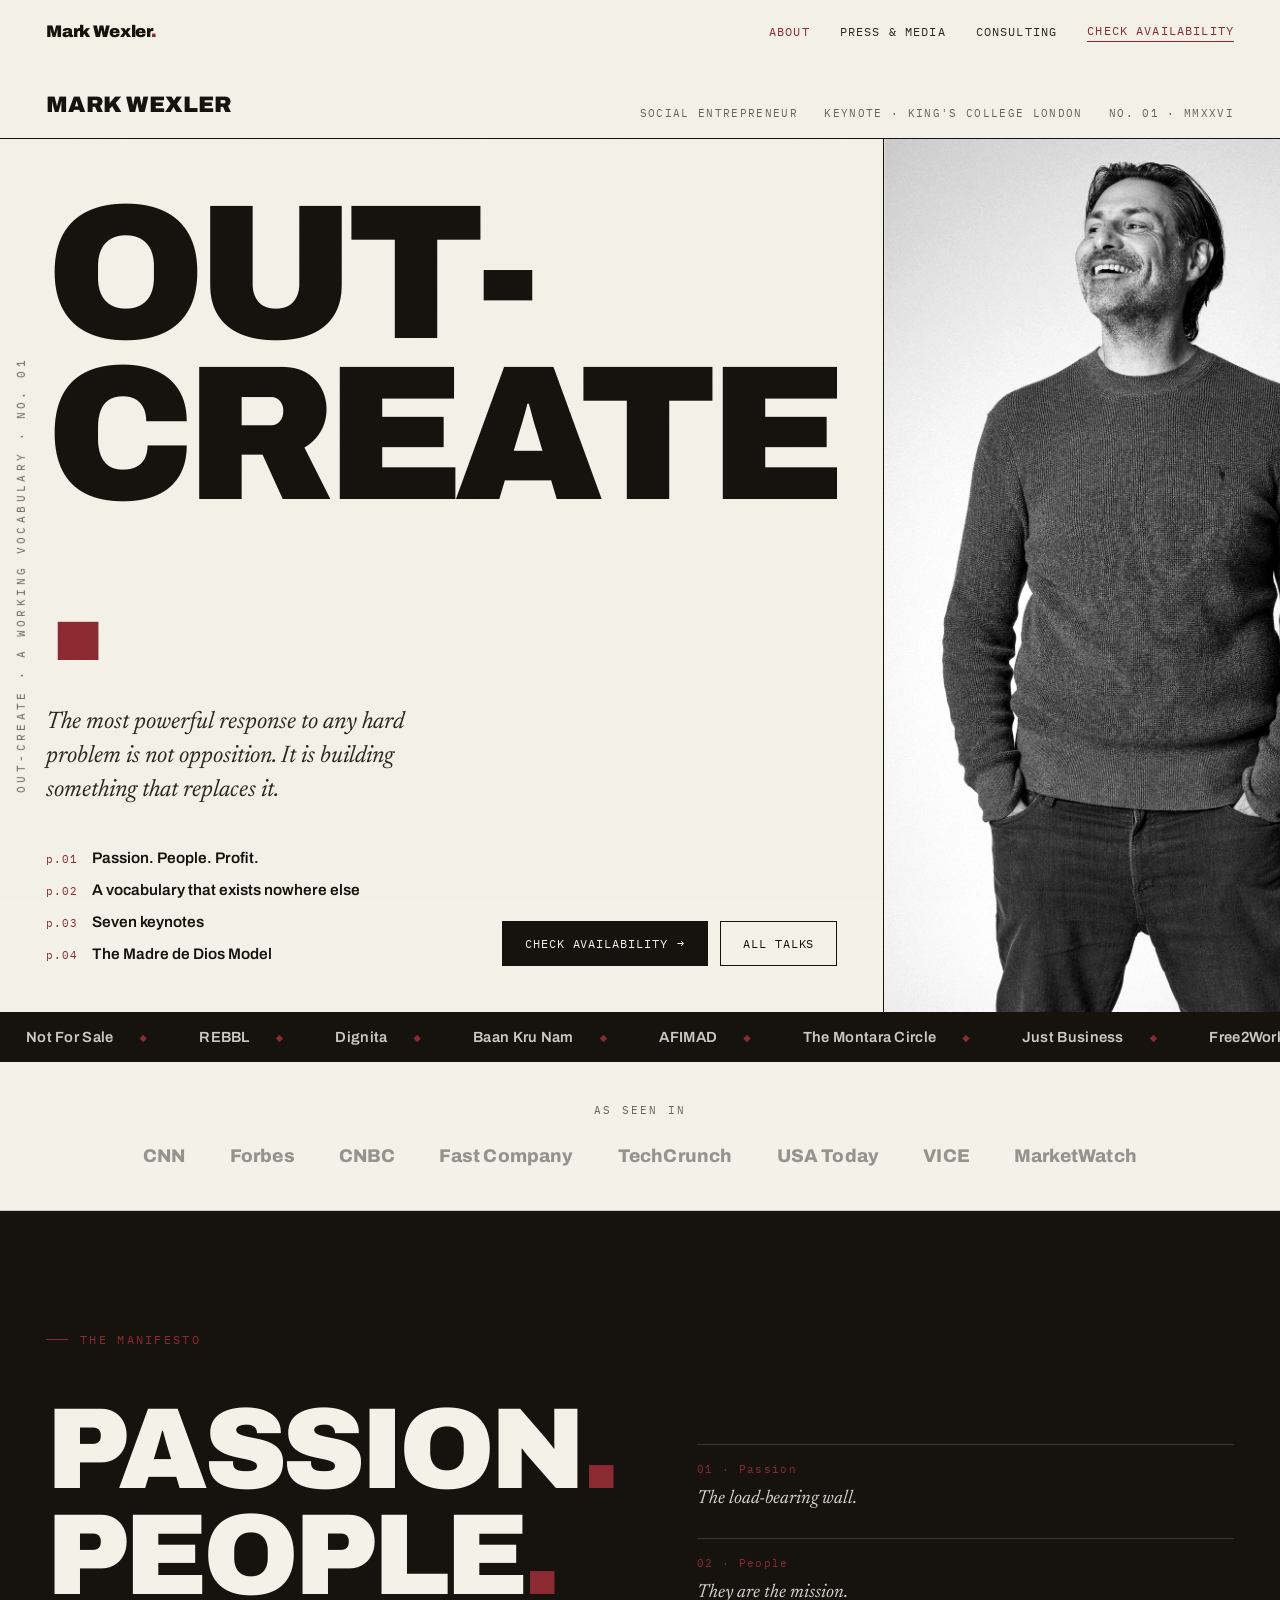
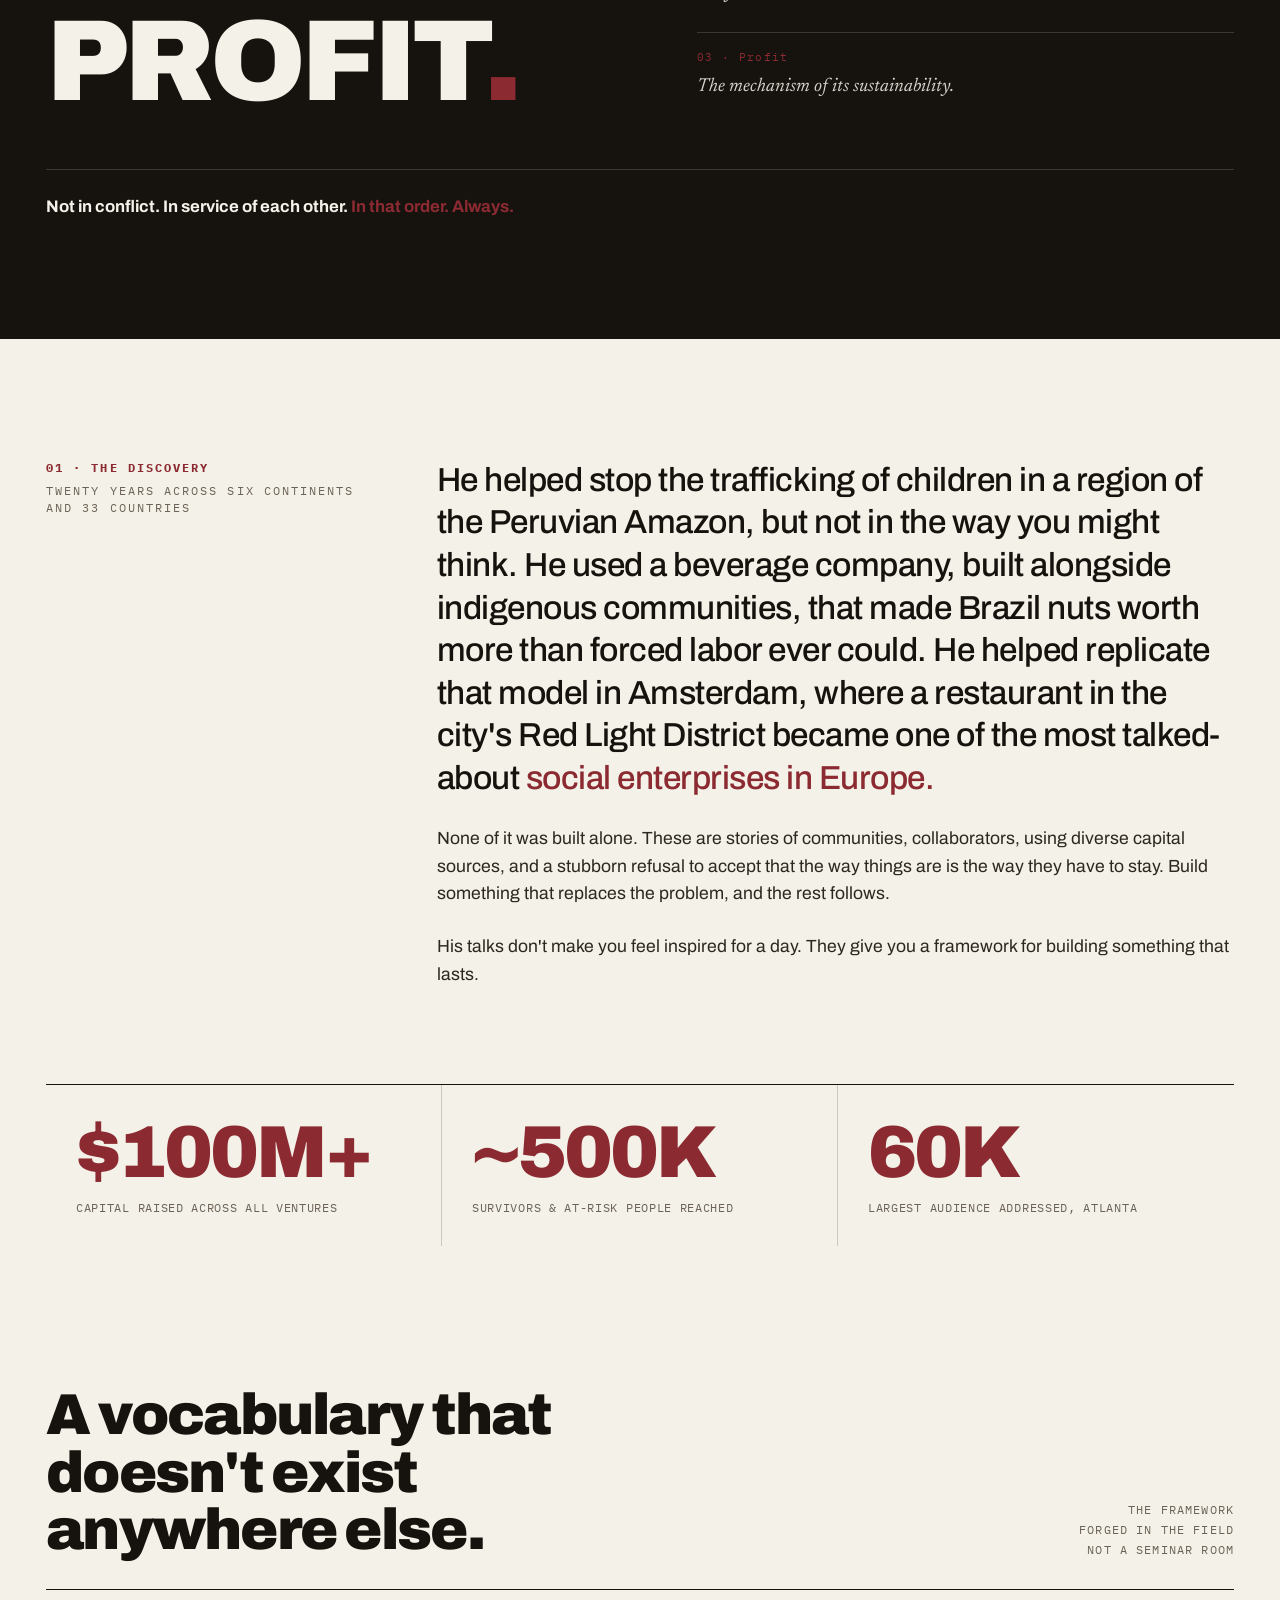
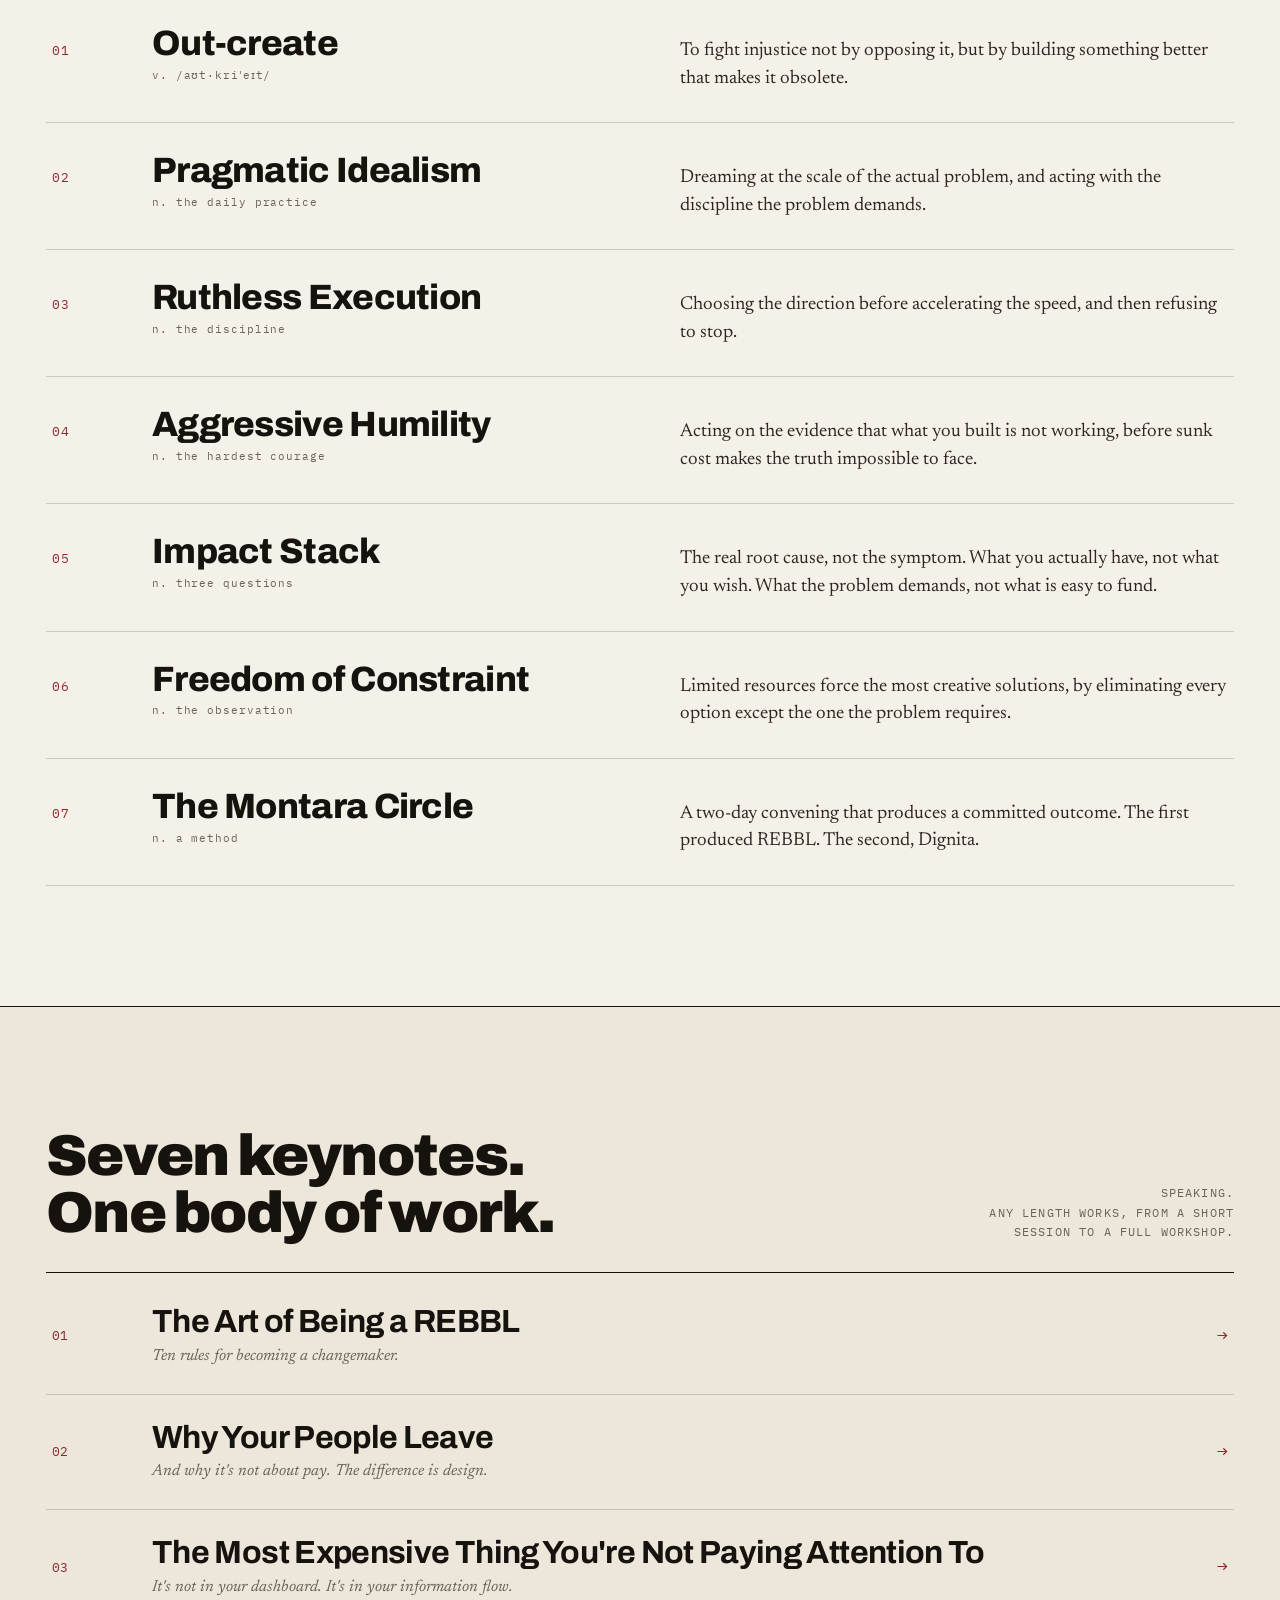
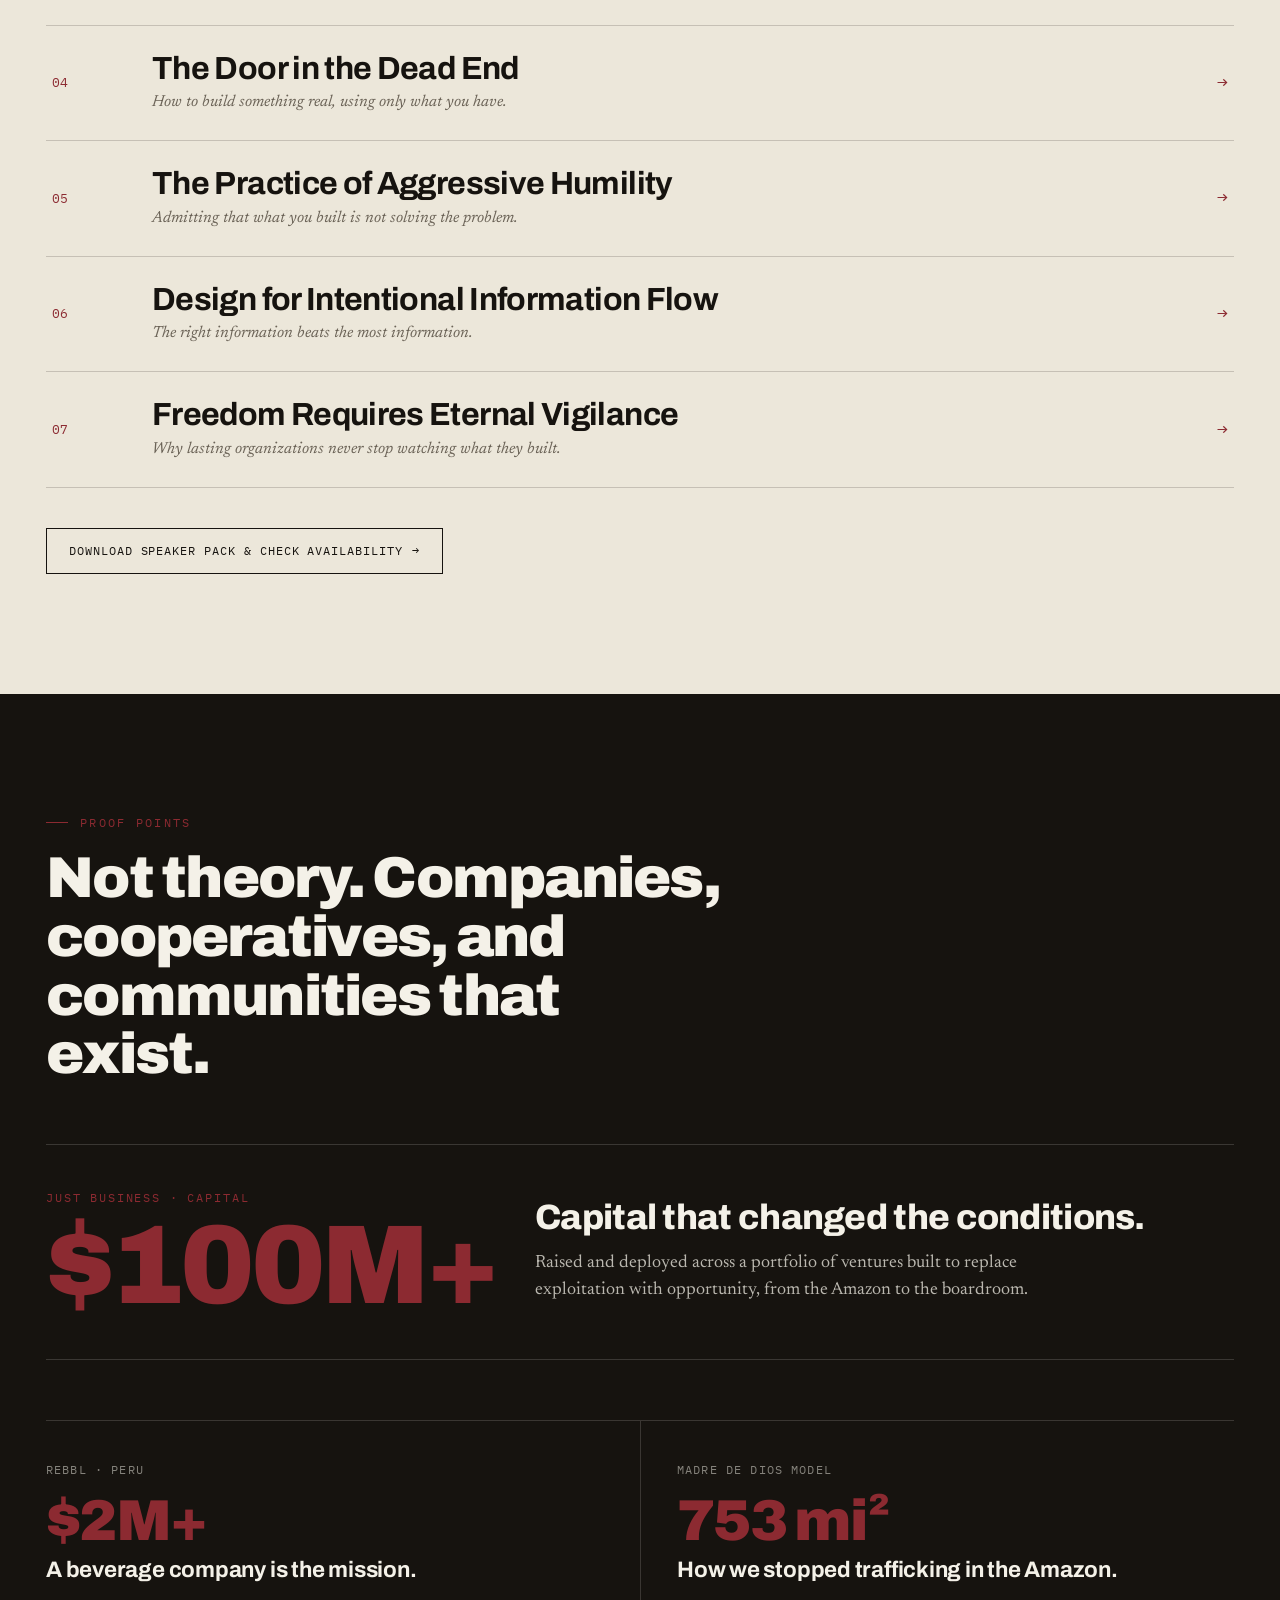
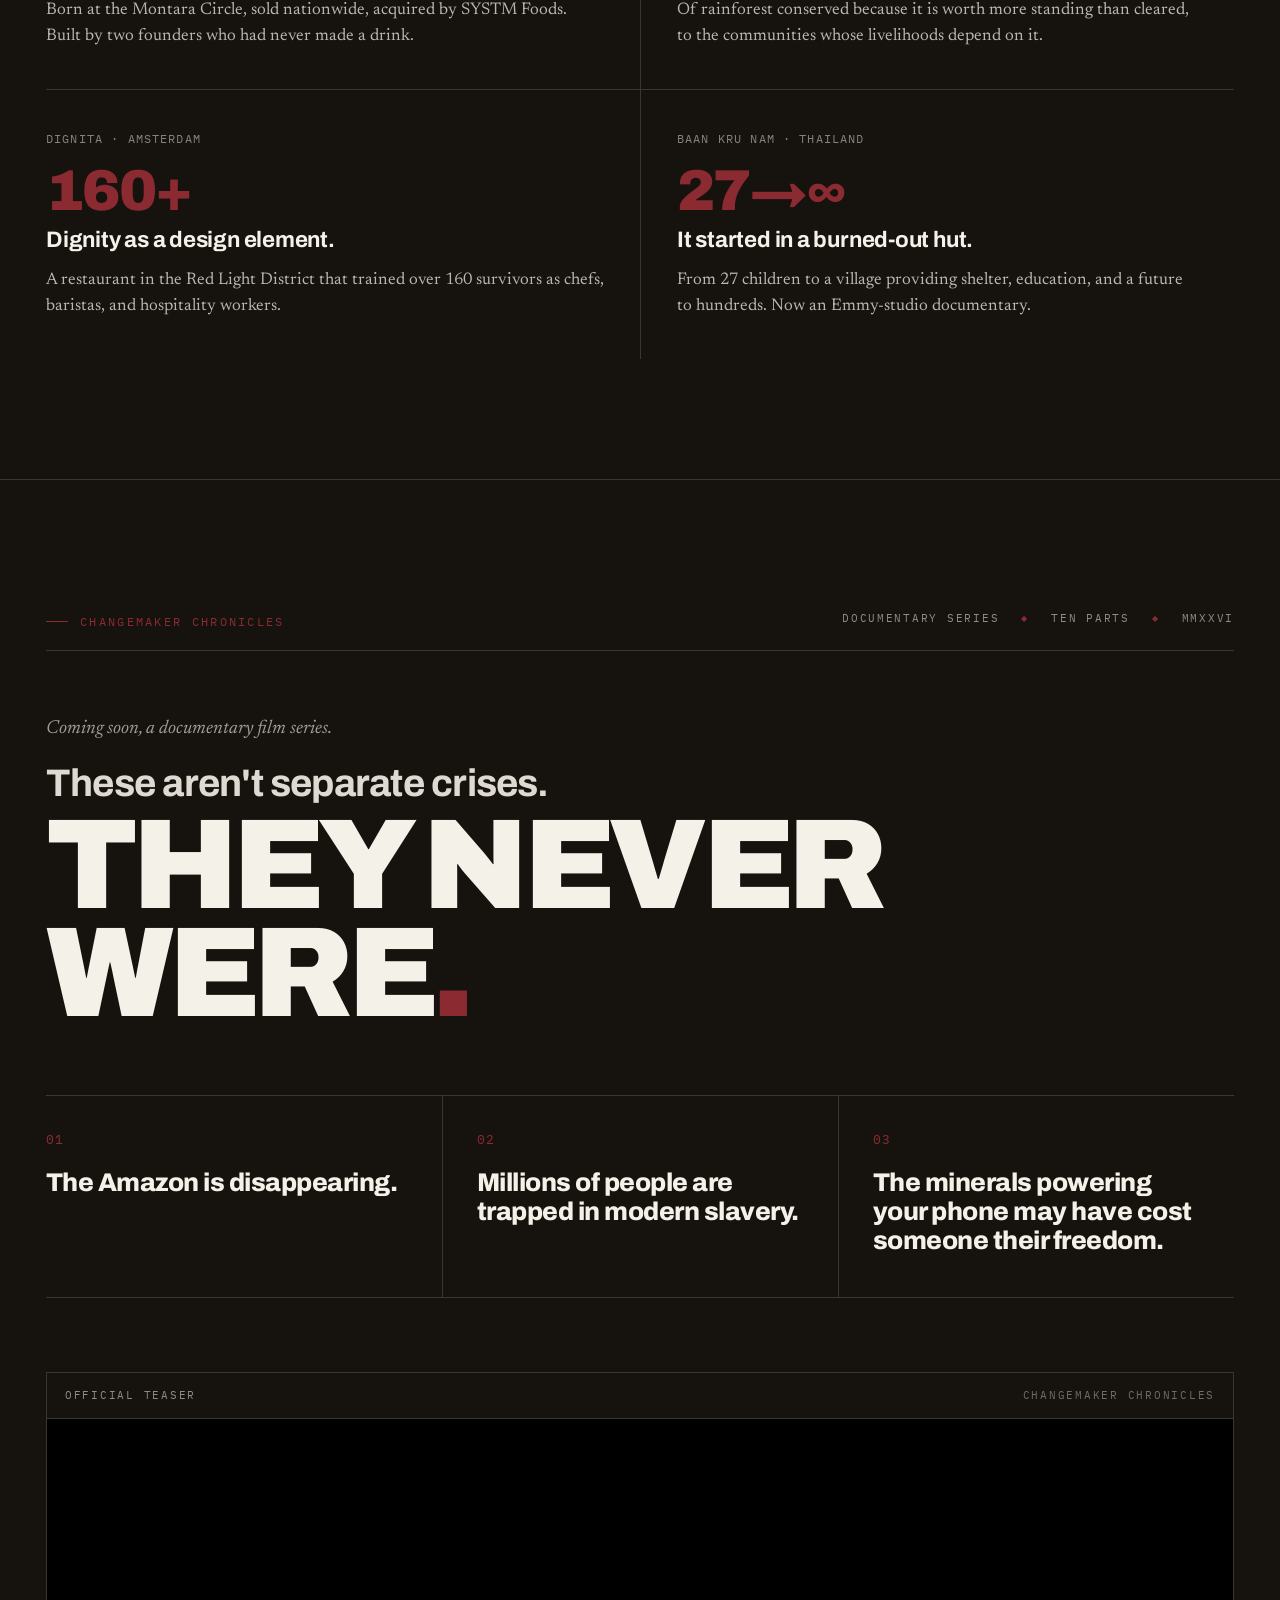
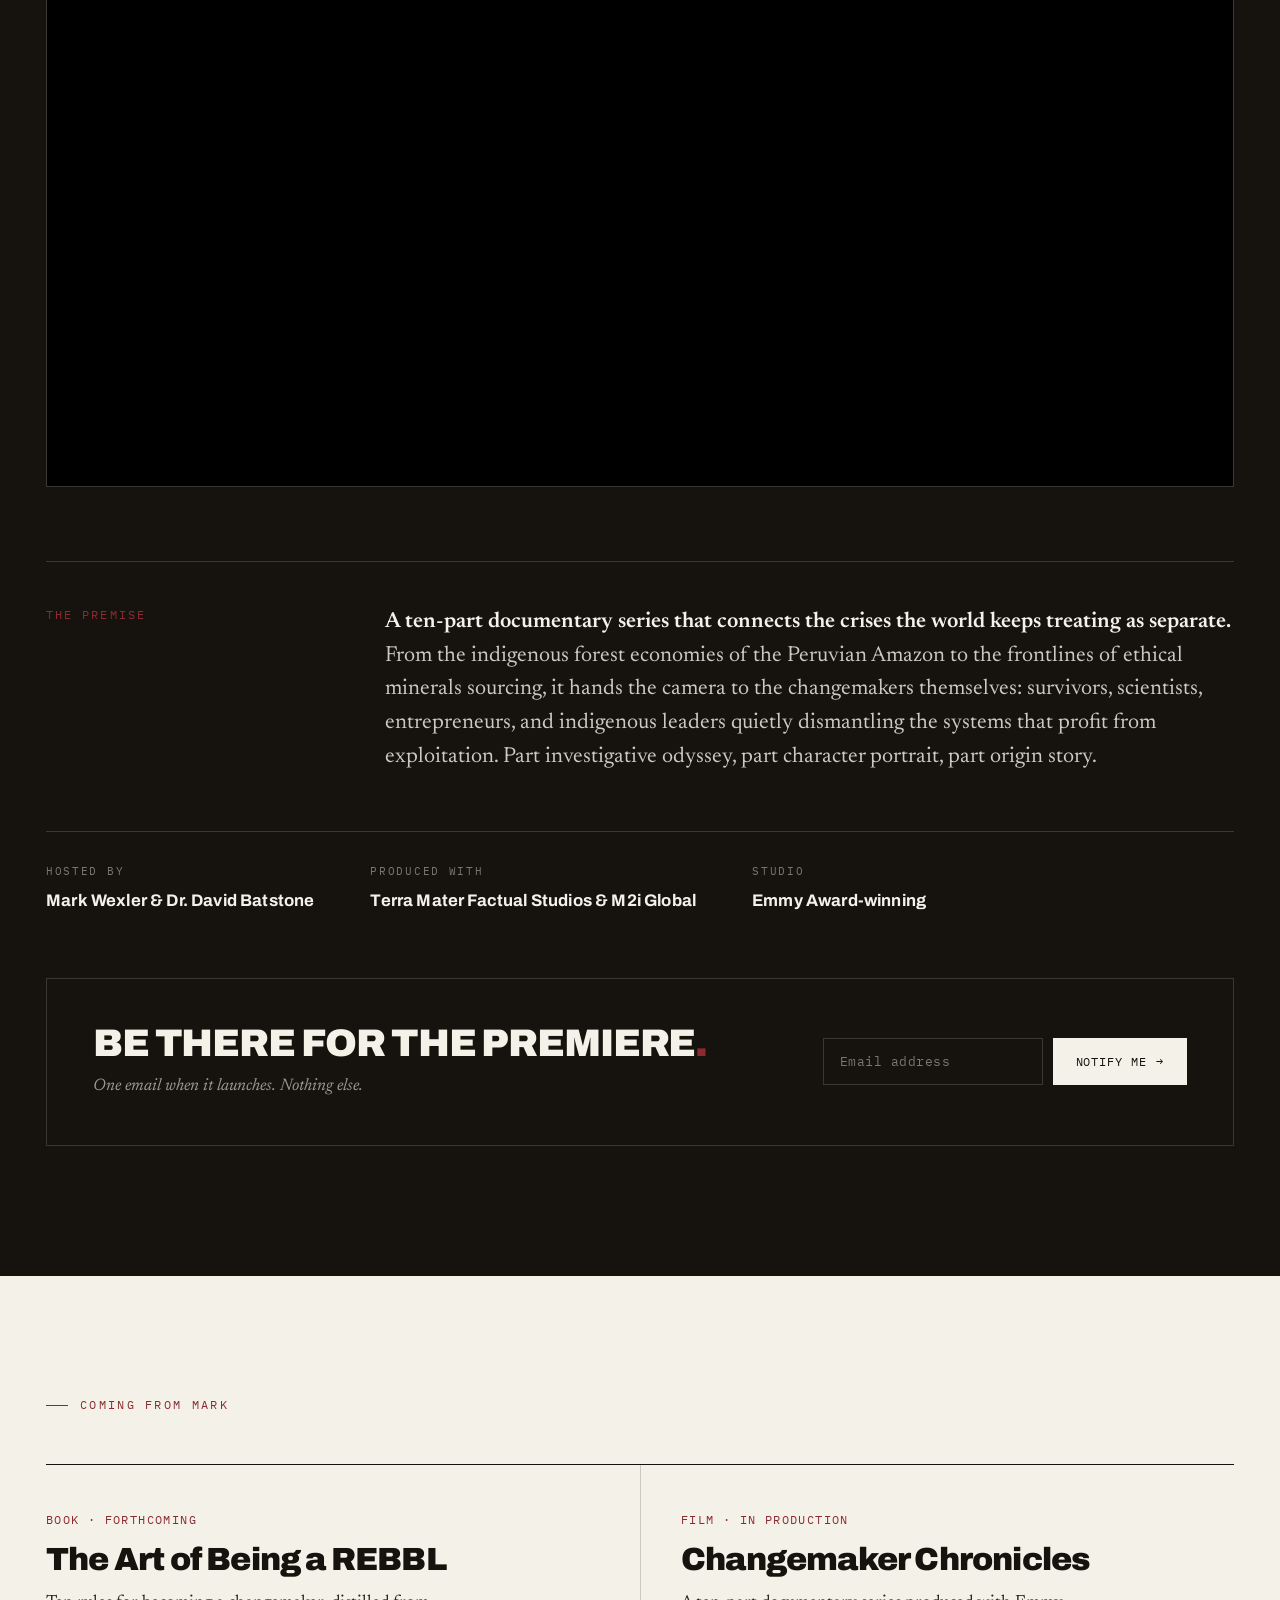
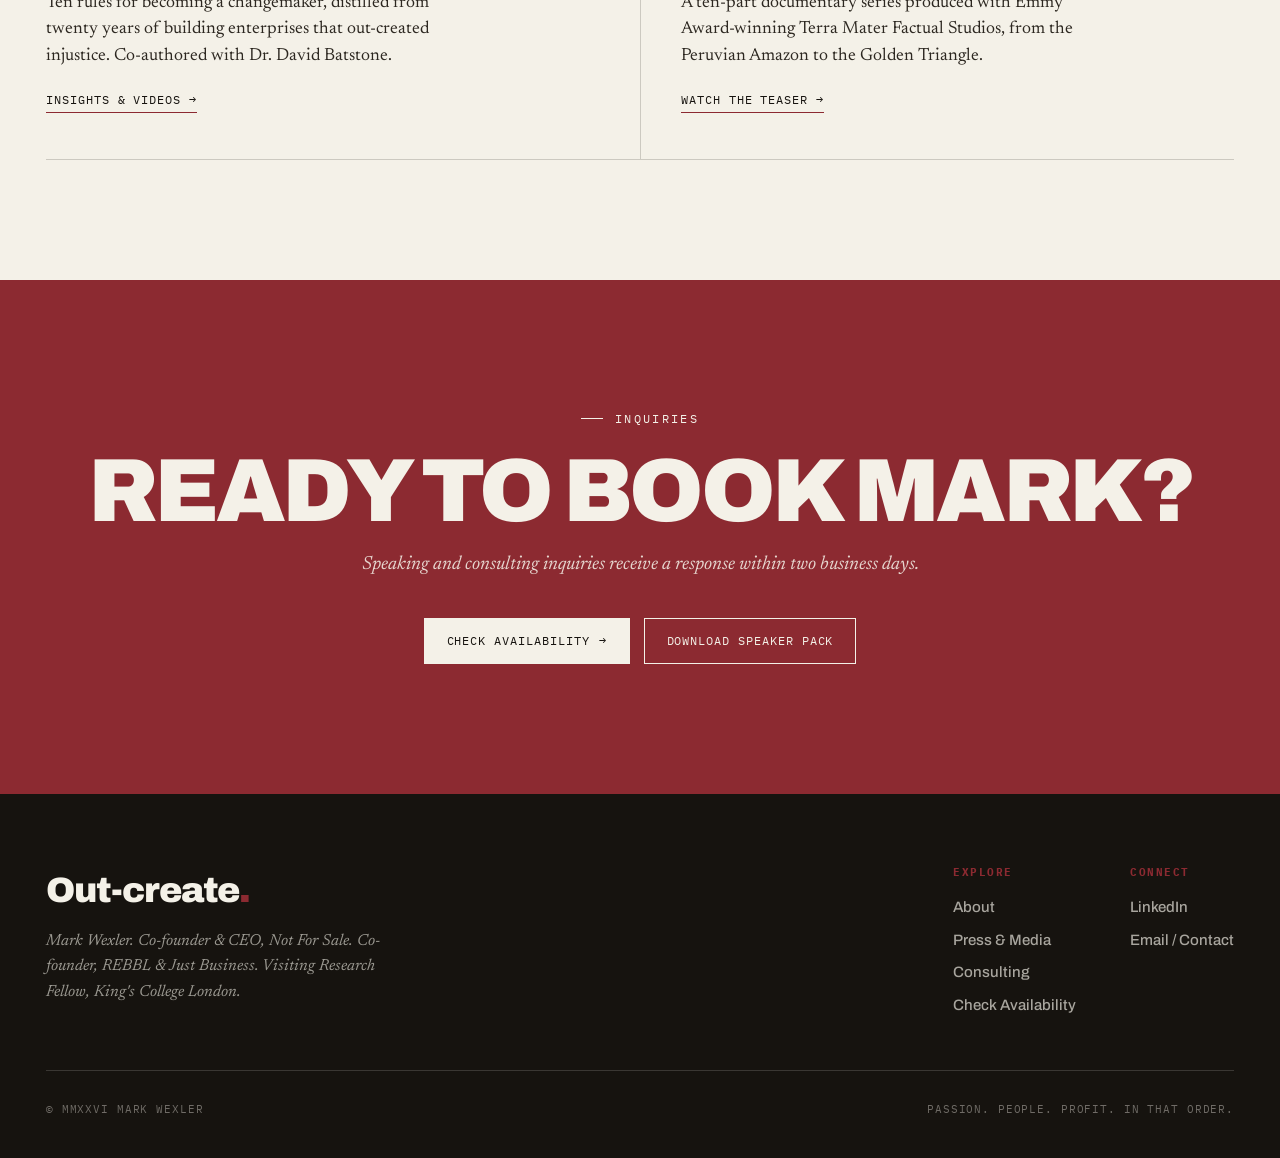
==== index.html @ 6dd274fd "Hover polish, cinematic Changemaker Chronicles redesign, remove em dashes - Lexicon entries + Speaki" ====
<!doctype html>
<html lang="en">
<head>
<meta charset="utf-8" />
<meta name="viewport" content="width=device-width, initial-scale=1" />
<title>Mark Wexler · Out-create. / No. 01</title>
<meta name="description" content="Mark Wexler, social entrepreneur, keynote speaker, and Visiting Research Fellow at King's College London. Not just opposing what's broken. Building what replaces it." />
<link rel="preconnect" href="https://fonts.googleapis.com">
<link rel="preconnect" href="https://fonts.gstatic.com" crossorigin>
<link href="https://fonts.googleapis.com/css2?family=Archivo:ital,wght@0,400;0,500;0,600;0,700;0,800;0,900;1,600&family=Newsreader:ital,opsz,wght@1,6..72,300;1,6..72,400;0,6..72,400;0,6..72,500&family=IBM+Plex+Mono:wght@400;500&display=swap" rel="stylesheet">
<link rel="stylesheet" href="assets/site.css">
</head>
<body>

<header id="hdr">
  <div class="wrap nav">
    <a class="brand" href="index.html">Mark Wexler<span class="d">.</span></a>
    <nav class="nav-links">
      <a href="index.html" class="active">About</a>
      <a href="press.html">Press &amp; Media</a>
      <a href="consulting.html">Consulting</a>
      <a href="contact.html" class="nav-cta">Check availability</a>
    </nav>
  </div>
</header>

<!-- COVER -->
<section class="cover">
  <div class="masthead">
    <div class="title-mast">MARK WEXLER</div>
    <div class="meta">
      <span>Social Entrepreneur</span>
      <span>Keynote · King's College London</span>
      <span>No. 01 · MMXXVI</span>
    </div>
  </div>
  <div class="cover-body">
    <div class="cover-left">
      <div class="spine">Out-create · A Working Vocabulary · No. 01</div>
      <div>
        <h1 class="cover-title">
          <span class="ln"><span>Out-</span></span>
          <span class="ln"><span>create<span class="dot">.</span></span></span>
        </h1>
        <p class="cover-dek">The most powerful response to any hard problem is not opposition. It is building something that replaces it.</p>
      </div>
      <div class="cover-foot">
        <div class="issue-list">
          <a class="il" href="#manifesto"><span class="p">p.01</span><span class="t">Passion. People. Profit.</span></a>
          <a class="il" href="#lexicon"><span class="p">p.02</span><span class="t">A vocabulary that exists nowhere else</span></a>
          <a class="il" href="#speaking"><span class="p">p.03</span><span class="t">Seven keynotes</span></a>
          <a class="il" href="#proof"><span class="p">p.04</span><span class="t">The Madre de Dios Model</span></a>
        </div>
        <div class="cover-cta">
          <a href="contact.html" class="btn btn-fill">Check availability <span class="ar">→</span></a>
          <a href="#speaking" class="btn btn-line">All talks</a>
        </div>
      </div>
    </div>
    <div class="cover-photo">
      <img src="assets/mark.jpg" alt="Mark Wexler" />
    </div>
  </div>
</section>

<!-- TICKER -->
<div class="ticker">
  <div class="ticker-row">
    <span>Not For Sale</span><span>REBBL</span><span>Dignita</span><span>Baan Kru Nam</span><span>AFIMAD</span><span>The Montara Circle</span><span>Just Business</span><span>Free2Work</span><span>Changemaker Chronicles</span>
    <span>Not For Sale</span><span>REBBL</span><span>Dignita</span><span>Baan Kru Nam</span><span>AFIMAD</span><span>The Montara Circle</span><span>Just Business</span><span>Free2Work</span><span>Changemaker Chronicles</span>
  </div>
</div>

<!-- AS SEEN IN -->
<section class="seenin">
  <div class="wrap">
    <div class="lab">As seen in</div>
    <div class="logo-bar">
      <a href="press.html">CNN</a>
      <a href="press.html">Forbes</a>
      <a href="press.html">CNBC</a>
      <a href="press.html">Fast Company</a>
      <a href="press.html">TechCrunch</a>
      <a href="press.html">USA Today</a>
      <a href="press.html">VICE</a>
      <a href="press.html">MarketWatch</a>
    </div>
  </div>
</section>

<!-- MANIFESTO -->
<section class="manifesto" id="manifesto">
  <div class="wrap">
    <div class="kick">The Manifesto</div>
    <div class="mani-grid">
      <div class="mani-words">
        <div class="w">Passion<span class="dot">.</span></div>
        <div class="w">People<span class="dot">.</span></div>
        <div class="w">Profit<span class="dot">.</span></div>
      </div>
      <div class="mani-defs">
        <div class="d"><div class="n">01 · Passion</div><p>The load-bearing wall.</p></div>
        <div class="d"><div class="n">02 · People</div><p>They are the mission.</p></div>
        <div class="d"><div class="n">03 · Profit</div><p>The mechanism of its sustainability.</p></div>
      </div>
    </div>
    <p class="mani-close"><b>Not in conflict. In service of each other.</b> <span class="red">In that order. Always.</span></p>
  </div>
</section>

<!-- LEDE + STATS -->
<section class="lede">
  <div class="wrap">
    <div class="lede-grid">
      <div class="lab"><b>01 · The Discovery</b>Twenty years across six continents and 33 countries</div>
      <div class="lede-body reveal">
        <p>He helped stop the trafficking of children in a region of the Peruvian Amazon, but not in the way you might think. He used a beverage company, built alongside indigenous communities, that made Brazil nuts worth more than forced labor ever could. He helped replicate that model in Amsterdam, where a restaurant in the city's Red Light District became one of the most talked-about <span class="ox">social enterprises in Europe.</span></p>
        <p class="small">None of it was built alone. These are stories of communities, collaborators, using diverse capital sources, and a stubborn refusal to accept that the way things are is the way they have to stay. Build something that replaces the problem, and the rest follows.</p>
        <p class="small">His talks don't make you feel inspired for a day. They give you a framework for building something that lasts.</p>
      </div>
    </div>
    <div class="stats">
      <div class="stat"><div class="n" data-to="100" data-suffix="M+" data-prefix="$">$0</div><div class="l">Capital raised across all ventures</div></div>
      <div class="stat"><div class="n" data-to="500" data-suffix="K" data-prefix="~">0</div><div class="l">Survivors &amp; at-risk people reached</div></div>
      <div class="stat"><div class="n" data-to="60" data-suffix="K">0</div><div class="l">Largest audience addressed, Atlanta</div></div>
    </div>
  </div>
</section>

<!-- LEXICON -->
<section class="lexicon" id="lexicon">
  <div class="wrap">
    <div class="lex-head reveal">
      <h2>A vocabulary that doesn't exist anywhere else.</h2>
      <div class="r">The Framework<br>Forged in the field<br>Not a seminar room</div>
    </div>
    <div class="entry reveal"><div class="num">01</div><div class="term">Out-create<span class="pos">v. /aʊt·kriˈeɪt/</span></div><div class="def">To fight injustice not by opposing it, but by building something better that makes it obsolete.</div></div>
    <div class="entry reveal"><div class="num">02</div><div class="term">Pragmatic Idealism<span class="pos">n. the daily practice</span></div><div class="def">Dreaming at the scale of the actual problem, and acting with the discipline the problem demands.</div></div>
    <div class="entry reveal"><div class="num">03</div><div class="term">Ruthless Execution<span class="pos">n. the discipline</span></div><div class="def">Choosing the direction before accelerating the speed, and then refusing to stop.</div></div>
    <div class="entry reveal"><div class="num">04</div><div class="term">Aggressive Humility<span class="pos">n. the hardest courage</span></div><div class="def">Acting on the evidence that what you built is not working, before sunk cost makes the truth impossible to face.</div></div>
    <div class="entry reveal"><div class="num">05</div><div class="term">Impact Stack<span class="pos">n. three questions</span></div><div class="def">The real root cause, not the symptom. What you actually have, not what you wish. What the problem demands, not what is easy to fund.</div></div>
    <div class="entry reveal"><div class="num">06</div><div class="term">Freedom of Constraint<span class="pos">n. the observation</span></div><div class="def">Limited resources force the most creative solutions, by eliminating every option except the one the problem requires.</div></div>
    <div class="entry reveal"><div class="num">07</div><div class="term">The Montara Circle<span class="pos">n. a method</span></div><div class="def">A two-day convening that produces a committed outcome. The first produced REBBL. The second, Dignita.</div></div>
  </div>
</section>

<!-- SPEAKING -->
<section class="speaking" id="speaking">
  <div class="wrap">
    <div class="lex-head reveal" style="border-color:var(--ink)">
      <h2>Seven keynotes.<br>One body of work.</h2>
      <div class="r">Speaking.<br>Any length works, from a short<br>session to a full workshop.</div>
    </div>
    <div class="talk reveal"><span class="num">01</span><div><h3>The Art of Being a REBBL</h3><div class="dk">Ten rules for becoming a changemaker.</div></div><span class="go">→</span></div>
    <div class="talk reveal"><span class="num">02</span><div><h3>Why Your People Leave</h3><div class="dk">And why it's not about pay. The difference is design.</div></div><span class="go">→</span></div>
    <div class="talk reveal"><span class="num">03</span><div><h3>The Most Expensive Thing You're Not Paying Attention To</h3><div class="dk">It's not in your dashboard. It's in your information flow.</div></div><span class="go">→</span></div>
    <div class="talk reveal"><span class="num">04</span><div><h3>The Door in the Dead End</h3><div class="dk">How to build something real, using only what you have.</div></div><span class="go">→</span></div>
    <div class="talk reveal"><span class="num">05</span><div><h3>The Practice of Aggressive Humility</h3><div class="dk">Admitting that what you built is not solving the problem.</div></div><span class="go">→</span></div>
    <div class="talk reveal"><span class="num">06</span><div><h3>Design for Intentional Information Flow</h3><div class="dk">The right information beats the most information.</div></div><span class="go">→</span></div>
    <div class="talk reveal"><span class="num">07</span><div><h3>Freedom Requires Eternal Vigilance</h3><div class="dk">Why lasting organizations never stop watching what they built.</div></div><span class="go">→</span></div>
    <div style="margin-top:40px"><a href="contact.html" class="btn btn-line">Download speaker pack &amp; check availability <span class="ar">→</span></a></div>
  </div>
</section>

<!-- PROOF POINTS -->
<section class="stories" id="proof">
  <div class="wrap">
    <div class="kick">Proof Points</div>
    <h2>Not theory. Companies, cooperatives, and communities that exist.</h2>

    <div class="capital reveal">
      <div>
        <div class="sn">Just Business · Capital</div>
        <div class="fig">$100M+</div>
      </div>
      <div>
        <h3>Capital that changed the conditions.</h3>
        <p>Raised and deployed across a portfolio of ventures built to replace exploitation with opportunity, from the Amazon to the boardroom.</p>
      </div>
    </div>

    <div class="story-grid">
      <div class="story reveal"><div class="sn">REBBL · Peru</div><div class="big">$2M+</div><h3>A beverage company is the mission.</h3><p>Born at the Montara Circle, sold nationwide, acquired by SYSTM Foods. Built by two founders who had never made a drink.</p></div>
      <div class="story reveal"><div class="sn">Madre de Dios Model</div><div class="big">753 mi²</div><h3>How we stopped trafficking in the Amazon.</h3><p>Of rainforest conserved because it is worth more standing than cleared, to the communities whose livelihoods depend on it.</p></div>
      <div class="story reveal"><div class="sn">Dignita · Amsterdam</div><div class="big">160+</div><h3>Dignity as a design element.</h3><p>A restaurant in the Red Light District that trained over 160 survivors as chefs, baristas, and hospitality workers.</p></div>
      <div class="story reveal"><div class="sn">Baan Kru Nam · Thailand</div><div class="big">27→∞</div><h3>It started in a burned-out hut.</h3><p>From 27 children to a village providing shelter, education, and a future to hundreds. Now an Emmy-studio documentary.</p></div>
    </div>
  </div>
</section>

<!-- CHANGEMAKER CHRONICLES -->
<section class="chronicles" id="chronicles">
  <div class="wrap">
    <div class="chron-mast">
      <div class="kick">Changemaker Chronicles</div>
      <div class="chron-bill"><span>Documentary series</span><span>Ten parts</span><span>MMXXVI</span></div>
    </div>

    <div class="chron-hero reveal">
      <div class="chron-eye">Coming soon, a documentary film series.</div>
      <div class="chron-lead">These aren't separate crises.</div>
      <h2 class="chron-title">They never were<span class="ox">.</span></h2>
    </div>

    <div class="chron-tri">
      <div class="chron-crisis reveal"><span class="cn">01</span><p>The Amazon is disappearing.</p></div>
      <div class="chron-crisis reveal"><span class="cn">02</span><p>Millions of people are trapped in modern slavery.</p></div>
      <div class="chron-crisis reveal"><span class="cn">03</span><p>The minerals powering your phone may have cost someone their freedom.</p></div>
    </div>

    <div class="chron-feature reveal">
      <div class="chron-flabel"><span>Official teaser</span><span class="r">Changemaker Chronicles</span></div>
      <div class="chron-frame">
        <div class="video">
          <iframe src="https://www.youtube.com/embed/AP_944IYNvU" title="Changemaker Chronicles, official teaser" loading="lazy" allow="accelerometer; autoplay; clipboard-write; encrypted-media; gyroscope; picture-in-picture; web-share" allowfullscreen></iframe>
        </div>
      </div>
    </div>

    <div class="chron-syn reveal">
      <div class="lab">The premise</div>
      <p><b>A ten-part documentary series that connects the crises the world keeps treating as separate.</b> From the indigenous forest economies of the Peruvian Amazon to the frontlines of ethical minerals sourcing, it hands the camera to the changemakers themselves: survivors, scientists, entrepreneurs, and indigenous leaders quietly dismantling the systems that profit from exploitation. Part investigative odyssey, part character portrait, part origin story.</p>
    </div>

    <div class="chron-sign reveal">
      <div class="blk"><div class="l">Hosted by</div><div class="v">Mark Wexler &amp; Dr. David Batstone</div></div>
      <div class="blk"><div class="l">Produced with</div><div class="v">Terra Mater Factual Studios &amp; M2i Global</div></div>
      <div class="blk"><div class="l">Studio</div><div class="v">Emmy Award-winning</div></div>
    </div>

    <div class="chron-cap reveal">
      <div class="row">
        <div>
          <h3>Be there for the premiere<span class="ox">.</span></h3>
          <div class="subline">One email when it launches. Nothing else.</div>
        </div>
        <form class="capture" novalidate>
          <input type="email" name="email" placeholder="Email address" aria-label="Email address" required>
          <button type="submit" class="btn btn-fill">Notify me <span class="ar">→</span></button>
        </form>
      </div>
    </div>
  </div>
</section>

<!-- COMING -->
<section class="coming">
  <div class="wrap">
    <div class="kick">Coming from Mark</div>
    <div class="coming-grid">
      <div class="ccard reveal">
        <div class="k">Book · Forthcoming</div>
        <h3>The Art of Being a REBBL</h3>
        <p>Ten rules for becoming a changemaker, distilled from twenty years of building enterprises that out-created injustice. Co-authored with Dr. David Batstone.</p>
        <a href="insights.html">Insights &amp; videos →</a>
      </div>
      <div class="ccard reveal">
        <div class="k">Film · In production</div>
        <h3>Changemaker Chronicles</h3>
        <p>A ten-part documentary series produced with Emmy Award-winning Terra Mater Factual Studios, from the Peruvian Amazon to the Golden Triangle.</p>
        <a href="#chronicles">Watch the teaser →</a>
      </div>
    </div>
  </div>
</section>

<!-- CTA -->
<section class="cta" id="cta">
  <div class="wrap">
    <div class="kick">Inquiries</div>
    <h2>Ready to book Mark?</h2>
    <p>Speaking and consulting inquiries receive a response within two business days.</p>
    <div class="cta-row">
      <a href="contact.html" class="btn btn-fill">Check availability <span class="ar">→</span></a>
      <a href="assets/Mark_Wexler_Speaker_Pack.pdf" class="btn btn-line" download>Download speaker pack</a>
    </div>
  </div>
</section>

<!-- FOOTER -->
<footer>
  <div class="wrap">
    <div class="colophon">
      <div>
        <div class="b">Out-create<span class="d">.</span></div>
        <p class="ident">Mark Wexler. Co-founder &amp; CEO, Not For Sale. Co-founder, REBBL &amp; Just Business. Visiting Research Fellow, King's College London.</p>
      </div>
      <div class="foot-links">
        <div class="foot-col"><h4>Explore</h4><a href="index.html">About</a><a href="press.html">Press &amp; Media</a><a href="consulting.html">Consulting</a><a href="contact.html">Check Availability</a></div>
        <div class="foot-col"><h4>Connect</h4><a href="https://www.linkedin.com/in/mark-wexler" target="_blank" rel="noopener">LinkedIn</a><a href="contact.html">Email / Contact</a></div>
      </div>
    </div>
    <div class="foot-bot">
      <p>© MMXXVI Mark Wexler</p>
      <p>Passion. People. Profit. In that order.</p>
    </div>
  </div>
</footer>

<script src="assets/app.js"></script>
</body>
</html>
---- assets/site.css ----
/* ============================================================
   Mark Wexler, Out-create.  |  Shared site styles
   Editorial (Lexicon) direction. Paper, ink, oxblood.
   ============================================================ */

:root{
  --paper:#f4f1e8;
  --paper-2:#ece7da;
  --ink:#16130f;
  --ink-2:#2c2720;
  --grey:#6b6357;
  --ox:#8c2a31;
  --ox-2:#6f1e24;
  --line:rgba(22,19,15,.18);
  --line-soft:rgba(22,19,15,.10);
  --line-d:rgba(244,241,232,.16);
  --disp:"Archivo",system-ui,sans-serif;
  --serif:"Newsreader",Georgia,serif;
  --mono:"IBM Plex Mono",monospace;
  --body:"Archivo",system-ui,sans-serif;
}
*{box-sizing:border-box;margin:0;padding:0}
html{scroll-behavior:smooth}
body{background:var(--paper);color:var(--ink);font-family:var(--body);line-height:1.5;-webkit-font-smoothing:antialiased;overflow-x:hidden}
body::after{content:"";position:fixed;inset:0;z-index:9000;pointer-events:none;opacity:.03;mix-blend-mode:multiply;
  background-image:url("data:image/svg+xml,%3Csvg xmlns='http://www.w3.org/2000/svg' width='180' height='180'%3E%3Cfilter id='n'%3E%3CfeTurbulence type='fractalNoise' baseFrequency='.8' numOctaves='3'/%3E%3C/filter%3E%3Crect width='100%25' height='100%25' filter='url(%23n)'/%3E%3C/svg%3E")}
::selection{background:var(--ox);color:var(--paper)}
img{max-width:100%;display:block}
a{color:inherit}

.wrap{max-width:1340px;margin:0 auto;padding:0 46px}
@media(max-width:640px){.wrap{padding:0 22px}}
.mono{font-family:var(--mono);font-size:.72rem;letter-spacing:.14em;text-transform:uppercase}
.kick{font-family:var(--mono);font-size:.72rem;letter-spacing:.2em;text-transform:uppercase;color:var(--ox);display:flex;align-items:center;gap:12px}
.kick::before{content:"";width:22px;height:1px;background:var(--ox)}

/* ---------- NAV / MASTHEAD ---------- */
header{position:fixed;top:0;left:0;right:0;z-index:1000;transition:.4s;border-bottom:1px solid transparent}
header.scrolled{background:rgba(244,241,232,.92);backdrop-filter:blur(12px);border-bottom:1px solid var(--line)}
header.solid{background:rgba(244,241,232,.92);backdrop-filter:blur(12px);border-bottom:1px solid var(--line)}
.nav{display:flex;align-items:center;justify-content:space-between;height:64px}
.nav .brand{font-family:var(--disp);font-weight:900;font-size:1.05rem;letter-spacing:-.01em;text-decoration:none;color:var(--ink);opacity:0;transition:opacity .4s}
header.scrolled .nav .brand,header.solid .nav .brand{opacity:1}
.nav .brand .d{color:var(--ox)}
.nav-links{display:flex;gap:30px;align-items:center}
.nav-links a{font-family:var(--mono);font-size:.72rem;letter-spacing:.1em;text-transform:uppercase;color:var(--ink-2);text-decoration:none;transition:color .3s}
.nav-links a:hover,.nav-links a.active{color:var(--ox)}
.nav-cta{color:var(--ox)!important;border-bottom:1px solid var(--ox);padding-bottom:2px}
@media(max-width:880px){.nav-links a:not(.nav-cta){display:none}}

/* ---------- BUTTONS ---------- */
.btn{display:inline-flex;align-items:center;gap:9px;font-family:var(--mono);font-size:.74rem;letter-spacing:.08em;text-transform:uppercase;
  text-decoration:none;padding:13px 22px;transition:.25s;border:1px solid var(--ink);cursor:pointer;background:none}
.btn-fill{background:var(--ink);color:var(--paper)}
.btn-fill:hover{background:var(--ox);border-color:var(--ox)}
.btn-line{color:var(--ink)}
.btn-line:hover{background:var(--ink);color:var(--paper)}
.btn .ar{transition:transform .25s}.btn:hover .ar{transform:translateX(4px)}

/* ---------- HERO COVER (homepage) ---------- */
.cover{position:relative;min-height:100vh;display:flex;flex-direction:column;border-bottom:1px solid var(--ink)}
.masthead{display:flex;justify-content:space-between;align-items:flex-end;padding:88px 46px 16px;border-bottom:1px solid var(--ink);position:relative;z-index:5}
.masthead .title-mast{font-family:var(--disp);font-weight:900;font-size:clamp(1.1rem,2vw,1.4rem);letter-spacing:.02em}
.masthead .meta{display:flex;gap:26px}
.masthead .meta span{font-family:var(--mono);font-size:.7rem;letter-spacing:.12em;text-transform:uppercase;color:var(--grey)}
@media(max-width:640px){.masthead{padding:80px 22px 14px}.masthead .meta span:nth-child(2){display:none}}
.cover-body{flex:1;position:relative;display:grid;grid-template-columns:1fr 40%;align-items:stretch}
.cover-photo{position:relative;border-left:1px solid var(--ink);overflow:hidden}
.cover-photo img{position:absolute;inset:0;width:100%;height:100%;object-fit:cover;object-position:50% 18%;
  filter:grayscale(1) contrast(1.05);clip-path:inset(0 0 100% 0);animation:reveal 1.2s .5s cubic-bezier(.7,0,.2,1) forwards}
.cover-left{padding:54px 46px 46px;display:flex;flex-direction:column;justify-content:space-between;position:relative}
.cover-title{font-family:var(--disp);font-weight:900;line-height:.84;letter-spacing:-.05em;font-size:clamp(4.6rem,15vw,14rem);text-transform:uppercase}
.cover-title .ln{display:block;overflow:hidden}
.cover-title .ln span{display:block;transform:translateY(105%);animation:rise 1s forwards cubic-bezier(.2,.8,.2,1)}
.cover-title .ln:nth-child(2) span{animation-delay:.12s}
.cover-title .dot{color:var(--ox)}
.cover-dek{font-family:var(--serif);font-style:italic;font-weight:400;font-size:clamp(1.15rem,1.9vw,1.5rem);line-height:1.4;max-width:30ch;margin-top:30px;color:var(--ink-2);opacity:0;animation:fade 1s .55s forwards}
.cover-foot{display:flex;justify-content:space-between;align-items:flex-end;gap:30px;margin-top:40px;opacity:0;animation:fade 1s .8s forwards}
.issue-list{display:flex;flex-direction:column;gap:9px}
.issue-list .il{display:flex;gap:14px;align-items:baseline;text-decoration:none;color:var(--ink);transition:color .3s}
.issue-list .il:hover{color:var(--ox)}
.issue-list .il .p{font-family:var(--mono);font-size:.68rem;color:var(--ox);letter-spacing:.1em}
.issue-list .il .t{font-family:var(--disp);font-weight:600;font-size:.96rem}
.cover-cta{display:flex;gap:12px;flex-wrap:wrap}
.spine{position:absolute;left:14px;top:50%;transform:translateY(-50%) rotate(180deg);writing-mode:vertical-rl;font-family:var(--mono);font-size:.66rem;letter-spacing:.32em;text-transform:uppercase;color:var(--grey);z-index:6}
@media(max-width:880px){
  .cover-body{grid-template-columns:1fr}
  .cover-photo{order:-1;border-left:0;border-bottom:1px solid var(--ink);height:54vh}
  .cover-photo img{position:relative}
  .spine{display:none}
  .cover-foot{flex-direction:column;align-items:flex-start}
}

/* ---------- SUB-PAGE HEAD ---------- */
.pagehead{border-bottom:1px solid var(--ink);padding:150px 0 60px;position:relative}
.pagehead .kick{margin-bottom:26px}
.pagehead h1{font-family:var(--disp);font-weight:900;font-size:clamp(3rem,8vw,7rem);line-height:.9;letter-spacing:-.04em;text-transform:uppercase;max-width:16ch}
.pagehead h1 .dot{color:var(--ox)}
.pagehead .lead{font-family:var(--serif);font-style:italic;font-size:clamp(1.2rem,2vw,1.6rem);line-height:1.42;color:var(--ink-2);max-width:52ch;margin-top:28px}
.pagehead .meta{display:flex;gap:26px;margin-top:34px;flex-wrap:wrap}
.pagehead .meta span{font-family:var(--mono);font-size:.7rem;letter-spacing:.12em;text-transform:uppercase;color:var(--grey)}

.prose{max-width:64ch}
.prose p{font-family:var(--serif);font-size:1.16rem;line-height:1.62;color:var(--ink-2);margin-bottom:22px}
.prose p .ox{color:var(--ox)}
.section{padding:100px 0}
.section-tight{padding:70px 0}
.divide{border-top:1px solid var(--ink)}

/* ---------- TICKER ---------- */
.ticker{background:var(--ink);color:var(--paper);overflow:hidden;padding:13px 0;border-bottom:1px solid var(--ink)}
.ticker-row{display:flex;width:max-content;animation:scroll 34s linear infinite}
.ticker-row:hover{animation-play-state:paused}
.ticker-row span{font-family:var(--disp);font-weight:600;font-size:.92rem;letter-spacing:.02em;padding:0 26px;white-space:nowrap;color:rgba(244,241,232,.82)}
.ticker-row span::after{content:"◆";color:var(--ox);margin-left:26px;font-size:.6rem;vertical-align:middle}

/* ---------- AS SEEN IN (press logo bar) ---------- */
.seenin{border-bottom:1px solid var(--line);padding:40px 0}
.seenin .lab{font-family:var(--mono);font-size:.68rem;letter-spacing:.2em;text-transform:uppercase;color:var(--grey);text-align:center;margin-bottom:24px}
.logo-bar{display:flex;flex-wrap:wrap;align-items:center;justify-content:center;gap:18px 44px}
.logo-bar a{font-family:var(--disp);font-weight:800;font-size:1.15rem;letter-spacing:.01em;color:var(--ink);text-decoration:none;opacity:.42;filter:grayscale(1);transition:opacity .3s,color .3s}
.logo-bar a:hover{opacity:1;color:var(--ox)}
@media(max-width:640px){.logo-bar{gap:14px 26px}.logo-bar a{font-size:1rem}}

/* ---------- MANIFESTO (dark) ---------- */
.manifesto{background:var(--ink);color:var(--paper);padding:120px 0}
.manifesto .kick{margin-bottom:48px}
.mani-grid{display:grid;grid-template-columns:1.1fr 1fr;gap:60px;align-items:end}
@media(max-width:880px){.mani-grid{grid-template-columns:1fr;gap:40px}}
.mani-words .w{font-family:var(--disp);font-weight:900;font-size:clamp(3.2rem,9vw,8rem);line-height:.92;letter-spacing:-.04em;text-transform:uppercase}
.mani-words .w .dot{color:var(--ox)}
.mani-defs{display:flex;flex-direction:column;gap:26px;padding-bottom:14px}
.mani-defs .d{border-top:1px solid var(--line-d);padding-top:16px}
.mani-defs .d .n{font-family:var(--mono);font-size:.7rem;color:var(--ox);letter-spacing:.12em}
.mani-defs .d p{font-family:var(--serif);font-style:italic;font-size:1.18rem;line-height:1.4;color:rgba(244,241,232,.86);margin-top:8px}
.mani-close{margin-top:54px;font-family:var(--disp);font-weight:500;font-size:1.05rem;color:rgba(244,241,232,.6);border-top:1px solid var(--line-d);padding-top:24px}
.mani-close b{color:var(--paper);font-weight:700}
.mani-close .red{color:var(--ox);font-weight:700}

/* ---------- LEDE + STATS ---------- */
.lede{padding:120px 0 110px}
.lede-grid{display:grid;grid-template-columns:0.42fr 1fr;gap:56px}
@media(max-width:880px){.lede-grid{grid-template-columns:1fr;gap:30px}}
.lede-grid .lab{font-family:var(--mono);font-size:.72rem;letter-spacing:.18em;text-transform:uppercase;color:var(--grey);position:sticky;top:100px;height:fit-content}
.lede-grid .lab b{color:var(--ox);display:block;margin-bottom:6px}
.lede-body p{font-family:var(--disp);font-weight:500;font-size:clamp(1.5rem,2.6vw,2.15rem);line-height:1.28;letter-spacing:-.015em;margin-bottom:26px}
.lede-body p .ox{color:var(--ox)}
.lede-body .small{font-family:var(--body);font-weight:400;font-size:1.1rem;line-height:1.55;color:var(--ink-2);letter-spacing:0}
.stats{display:grid;grid-template-columns:repeat(3,1fr);border-top:1px solid var(--ink);margin-top:70px}
@media(max-width:680px){.stats{grid-template-columns:1fr}}
.stat{padding:34px 30px 30px;border-right:1px solid var(--line)}
.stat:last-child{border-right:0}
@media(max-width:680px){.stat{border-right:0;border-bottom:1px solid var(--line)}}
.stat .n{font-family:var(--disp);font-weight:900;font-size:clamp(3rem,6vw,4.6rem);line-height:.9;letter-spacing:-.04em;color:var(--ox)}
.stat .l{font-family:var(--mono);font-size:.72rem;letter-spacing:.06em;text-transform:uppercase;color:var(--grey);margin-top:14px;line-height:1.5}

/* ---------- LEXICON ---------- */
.lexicon{padding:30px 0 120px}
.lex-head{display:flex;justify-content:space-between;align-items:flex-end;gap:30px;border-bottom:1px solid var(--ink);padding-bottom:30px;margin-bottom:6px}
.lex-head h2{font-family:var(--disp);font-weight:900;font-size:clamp(2.2rem,4.6vw,3.6rem);line-height:1;letter-spacing:-.03em;max-width:16ch}
.lex-head .r{font-family:var(--mono);font-size:.72rem;letter-spacing:.1em;text-transform:uppercase;color:var(--grey);text-align:right;line-height:1.7}
.entry{display:grid;grid-template-columns:70px 1fr 1.1fr;gap:30px;padding:30px 6px;border-bottom:1px solid var(--line);align-items:baseline;text-decoration:none;color:var(--ink);transition:background .35s}
.entry:hover{background:var(--paper-2)}
.entry .num{font-family:var(--mono);font-size:.82rem;color:var(--ox);letter-spacing:.06em}
.entry .term{font-family:var(--disp);font-weight:800;font-size:clamp(1.5rem,2.8vw,2.2rem);letter-spacing:-.02em;line-height:1.02}
.entry .term .pos{display:block;font-family:var(--mono);font-weight:400;font-size:.7rem;letter-spacing:.08em;color:var(--grey);text-transform:none;margin-top:8px}
.entry .def{font-family:var(--serif);font-size:1.18rem;line-height:1.46;color:var(--ink-2)}
.entry:hover .term{color:var(--ox)}
@media(max-width:780px){.entry{grid-template-columns:40px 1fr;gap:14px}.entry .def{grid-column:1/-1;padding-left:54px}}

/* ---------- SPEAKING INDEX ---------- */
.speaking{background:var(--paper-2);padding:120px 0;border-top:1px solid var(--ink)}
.talk{display:grid;grid-template-columns:70px 1fr auto;gap:30px;align-items:center;padding:26px 6px;border-bottom:1px solid var(--line);text-decoration:none;color:var(--ink)}
.talk:first-of-type{border-top:1px solid var(--ink)}
.talk .num{font-family:var(--mono);font-size:.82rem;color:var(--ox)}
.talk h3{font-family:var(--disp);font-weight:700;font-size:clamp(1.3rem,2.6vw,2rem);letter-spacing:-.02em;line-height:1.05;transition:color .3s}
.talk:hover h3{color:var(--ox)}
.talk .dk{font-family:var(--serif);font-style:italic;font-size:1rem;color:var(--grey);margin-top:5px}
.talk .go{font-family:var(--mono);font-size:1.1rem;color:var(--ox);transition:transform .3s}
.talk:hover .go{transform:translateX(6px)}
@media(max-width:680px){.talk{grid-template-columns:40px 1fr auto;gap:14px}.talk .dk{display:none}}

/* ---------- PROOF POINTS (dark) ---------- */
.stories{background:var(--ink);color:var(--paper);padding:120px 0}
.stories .kick{margin-bottom:18px}
.stories h2{font-family:var(--disp);font-weight:900;font-size:clamp(2.2rem,4.6vw,3.6rem);letter-spacing:-.03em;margin-bottom:60px;max-width:18ch;line-height:1.02}
/* Just Business capital feature */
.capital{display:grid;grid-template-columns:auto 1fr;gap:40px;align-items:center;border-top:1px solid var(--line-d);border-bottom:1px solid var(--line-d);padding:44px 0;margin-bottom:60px}
.capital .sn{font-family:var(--mono);font-size:.72rem;letter-spacing:.16em;text-transform:uppercase;color:var(--ox);margin-bottom:12px}
.capital .fig{font-family:var(--disp);font-weight:900;font-size:clamp(3.6rem,10vw,7rem);line-height:.86;letter-spacing:-.04em;color:var(--ox)}
.capital h3{font-family:var(--disp);font-weight:800;font-size:clamp(1.5rem,3vw,2.2rem);letter-spacing:-.02em;margin-bottom:14px;line-height:1.05}
.capital p{font-family:var(--serif);font-size:1.12rem;line-height:1.5;color:rgba(244,241,232,.74);max-width:52ch}
@media(max-width:780px){.capital{grid-template-columns:1fr;gap:22px}}
.story-grid{display:grid;grid-template-columns:1fr 1fr;gap:0}
@media(max-width:780px){.story-grid{grid-template-columns:1fr}}
.story{border-top:1px solid var(--line-d);padding:40px 36px 40px 0;position:relative;transition:padding .35s}
.story:nth-child(even){padding-left:36px;border-left:1px solid var(--line-d)}
.story:hover{padding-top:30px}
.story .sn{font-family:var(--mono);font-size:.72rem;letter-spacing:.1em;text-transform:uppercase;color:rgba(244,241,232,.5)}
.story .big{font-family:var(--disp);font-weight:900;font-size:clamp(2.4rem,5vw,3.6rem);color:var(--ox);letter-spacing:-.03em;margin:16px 0 6px;line-height:.92}
.story h3{font-family:var(--disp);font-weight:700;font-size:1.4rem;letter-spacing:-.01em;margin-bottom:12px}
.story p{font-family:var(--serif);font-size:1.06rem;line-height:1.5;color:rgba(244,241,232,.74)}

/* ---------- CHANGEMAKER CHRONICLES MODULE ---------- */
.chronicles{background:var(--ink);color:var(--paper);padding:130px 0;border-top:1px solid var(--line-d);position:relative;overflow:hidden}
/* masthead / billing block */
.chron-mast{display:flex;justify-content:space-between;align-items:baseline;gap:20px;border-bottom:1px solid var(--line-d);padding-bottom:20px;flex-wrap:wrap}
.chron-mast .kick{color:var(--ox);margin:0}
.chron-bill{display:flex;gap:22px;font-family:var(--mono);font-size:.68rem;letter-spacing:.16em;text-transform:uppercase;color:rgba(244,241,232,.55)}
.chron-bill span{display:flex;align-items:center;gap:22px}
.chron-bill span:not(:first-child)::before{content:"\25C6";color:var(--ox);font-size:.5rem}
@media(max-width:640px){.chron-bill span:nth-child(n+2){display:none}}
/* hero title */
.chron-hero{padding:64px 0 24px}
.chron-eye{font-family:var(--serif);font-style:italic;font-size:1.18rem;color:rgba(244,241,232,.62);margin-bottom:20px}
.chron-lead{font-family:var(--disp);font-weight:700;font-size:clamp(1.4rem,3.2vw,2.4rem);letter-spacing:-.02em;color:rgba(244,241,232,.9);line-height:1.06}
.chron-title{font-family:var(--disp);font-weight:900;font-size:clamp(3.2rem,10vw,8.4rem);line-height:.84;letter-spacing:-.05em;text-transform:uppercase;margin-top:8px}
.chron-title .ox{color:var(--ox)}
/* three crises triptych */
.chron-tri{display:grid;grid-template-columns:repeat(3,1fr);gap:0;border-top:1px solid var(--line-d);margin-top:44px}
@media(max-width:780px){.chron-tri{grid-template-columns:1fr}}
.chron-crisis{padding:34px 34px 42px 0;border-bottom:1px solid var(--line-d)}
.chron-crisis:not(:first-child){border-left:1px solid var(--line-d);padding-left:34px}
@media(max-width:780px){.chron-crisis:not(:first-child){border-left:0;padding-left:0}}
.chron-crisis .cn{font-family:var(--mono);font-size:.82rem;letter-spacing:.1em;color:var(--ox);display:block;margin-bottom:18px}
.chron-crisis p{font-family:var(--disp);font-weight:800;font-size:clamp(1.3rem,2vw,1.7rem);line-height:1.14;letter-spacing:-.02em;color:var(--paper)}
/* framed feature video */
.chron-feature{margin-top:74px}
.chron-flabel{display:flex;justify-content:space-between;align-items:center;font-family:var(--mono);font-size:.68rem;letter-spacing:.16em;text-transform:uppercase;color:rgba(244,241,232,.55);border:1px solid var(--line-d);border-bottom:0;padding:14px 18px}
.chron-flabel .r{color:rgba(244,241,232,.4)}
.chron-frame{border:1px solid var(--line-d)}
.chron-frame .video{margin-top:0;border:0}
/* synopsis */
.chron-syn{display:grid;grid-template-columns:0.34fr 1fr;gap:50px;margin-top:74px;border-top:1px solid var(--line-d);padding-top:44px}
@media(max-width:780px){.chron-syn{grid-template-columns:1fr;gap:18px}}
.chron-syn .lab{font-family:var(--mono);font-size:.72rem;letter-spacing:.18em;text-transform:uppercase;color:var(--ox)}
.chron-syn p{font-family:var(--serif);font-size:clamp(1.15rem,1.7vw,1.42rem);line-height:1.55;color:rgba(244,241,232,.82)}
.chron-syn p b{color:var(--paper);font-weight:600}
/* billing / credits */
.chron-sign{display:flex;gap:56px;flex-wrap:wrap;margin-top:56px;border-top:1px solid var(--line-d);padding-top:32px}
.chron-sign .blk .l{font-family:var(--mono);font-size:.66rem;letter-spacing:.16em;text-transform:uppercase;color:rgba(244,241,232,.45);margin-bottom:9px}
.chron-sign .blk .v{font-family:var(--disp);font-weight:700;font-size:1.05rem;letter-spacing:.01em;color:var(--paper)}
/* subscribe strip */
.chron-cap{margin-top:64px;border:1px solid var(--line-d);padding:46px}
@media(max-width:780px){.chron-cap{padding:30px}}
.chron-cap .row{display:grid;grid-template-columns:1fr auto;gap:40px;align-items:center}
@media(max-width:820px){.chron-cap .row{grid-template-columns:1fr;gap:26px}}
.chron-cap h3{font-family:var(--disp);font-weight:900;font-size:clamp(1.7rem,3vw,2.6rem);letter-spacing:-.03em;line-height:.98;text-transform:uppercase}
.chron-cap h3 .ox{color:var(--ox)}
.chron-cap .subline{font-family:var(--serif);font-style:italic;font-size:1.05rem;color:rgba(244,241,232,.6);margin-top:12px}
.chron-cap .capture{margin-top:0}

/* Responsive video embed */
.video{position:relative;width:100%;aspect-ratio:16/9;background:#000;border:1px solid var(--line-d);overflow:hidden;margin-top:12px}
.video iframe{position:absolute;inset:0;width:100%;height:100%;border:0}

/* Email capture */
.capture{display:flex;gap:10px;flex-wrap:wrap;margin-top:34px;max-width:520px}
.capture input{flex:1;min-width:220px;font-family:var(--mono);font-size:.8rem;letter-spacing:.04em;padding:14px 16px;background:transparent;border:1px solid var(--line-d);color:var(--paper)}
.capture input::placeholder{color:rgba(244,241,232,.45)}
.capture input:focus{outline:none;border-color:var(--ox)}
.capture .btn{border-color:var(--paper)}
.capture .btn-fill{background:var(--paper);color:var(--ink)}
.capture .btn-fill:hover{background:var(--ox);color:var(--paper);border-color:var(--ox)}

/* ---------- COMING ---------- */
.coming{padding:120px 0}
.coming .kick{margin-bottom:50px}
.coming-grid{display:grid;grid-template-columns:1fr 1fr;gap:0;border-top:1px solid var(--ink)}
@media(max-width:780px){.coming-grid{grid-template-columns:1fr}}
.ccard{padding:46px 40px 46px 0;border-bottom:1px solid var(--line)}
.ccard:nth-child(2){padding-left:40px;border-left:1px solid var(--line)}
@media(max-width:780px){.ccard:nth-child(2){padding-left:0;border-left:0}}
.ccard .k{font-family:var(--mono);font-size:.72rem;letter-spacing:.12em;text-transform:uppercase;color:var(--ox)}
.ccard h3{font-family:var(--disp);font-weight:900;font-size:2rem;letter-spacing:-.025em;margin:16px 0 14px;line-height:1}
.ccard p{font-family:var(--serif);font-size:1.1rem;line-height:1.5;color:var(--ink-2);max-width:42ch}
.ccard a{font-family:var(--mono);font-size:.74rem;letter-spacing:.08em;text-transform:uppercase;color:var(--ink);text-decoration:none;border-bottom:1px solid var(--ox);padding-bottom:3px;display:inline-block;margin-top:22px;transition:color .3s}
.ccard a:hover{color:var(--ox)}

/* ---------- CTA ---------- */
.cta{background:var(--ox);color:var(--paper);text-align:center;padding:130px 0}
.cta .kick{justify-content:center;color:var(--paper)}
.cta .kick::before{background:var(--paper)}
.cta h2{font-family:var(--disp);font-weight:900;font-size:clamp(2.8rem,7vw,6rem);letter-spacing:-.04em;line-height:.94;margin:22px 0 18px;text-transform:uppercase}
.cta p{font-family:var(--serif);font-style:italic;font-size:1.2rem;color:rgba(244,241,232,.86);margin-bottom:38px}
.cta-row{display:flex;gap:14px;justify-content:center;flex-wrap:wrap}
.cta .btn{border-color:var(--paper)}
.cta .btn-fill{background:var(--paper);color:var(--ink)}
.cta .btn-fill:hover{background:var(--ink);color:var(--paper);border-color:var(--ink)}
.cta .btn-line{color:var(--paper)}
.cta .btn-line:hover{background:var(--paper);color:var(--ox)}

/* ---------- VIDEOS (insights) ---------- */
.videos-grid{display:grid;grid-template-columns:repeat(2,1fr);gap:56px 40px;margin-top:20px}
@media(max-width:780px){.videos-grid{grid-template-columns:1fr;gap:44px}}
.vcard .num{font-family:var(--mono);font-size:.72rem;letter-spacing:.1em;color:var(--ox)}
.vcard h3{font-family:var(--disp);font-weight:800;font-size:1.35rem;letter-spacing:-.02em;line-height:1.12;margin:16px 0 8px}
.vcard .dk{font-family:var(--serif);font-style:italic;font-size:1.02rem;color:var(--grey);margin-bottom:6px}

/* ---------- PRESS LIST ---------- */
.press-item{display:grid;grid-template-columns:180px 1fr auto;gap:30px;align-items:baseline;padding:30px 6px;border-bottom:1px solid var(--line);text-decoration:none;color:var(--ink);transition:background .35s}
.press-item:first-of-type{border-top:1px solid var(--ink)}
.press-item:hover{background:var(--paper-2)}
.press-item .outlet{font-family:var(--disp);font-weight:800;font-size:1.05rem;letter-spacing:.01em;color:var(--ink)}
.press-item .outlet .yr{display:block;font-family:var(--mono);font-weight:400;font-size:.68rem;letter-spacing:.1em;color:var(--grey);margin-top:6px}
.press-item h3{font-family:var(--serif);font-size:1.24rem;line-height:1.35;color:var(--ink-2);font-weight:400}
.press-item:hover .outlet{color:var(--ox)}
.press-item .go{font-family:var(--mono);font-size:1.1rem;color:var(--ox);transition:transform .3s;align-self:center}
.press-item:hover .go{transform:translateX(6px)}
@media(max-width:780px){.press-item{grid-template-columns:1fr;gap:8px}.press-item .go{display:none}}

.awards{display:grid;grid-template-columns:repeat(2,1fr);gap:0;border-top:1px solid var(--ink);margin-top:10px}
@media(max-width:640px){.awards{grid-template-columns:1fr}}
.award{padding:30px 24px 30px 0;border-bottom:1px solid var(--line)}
.award:nth-child(even){padding-left:24px;border-left:1px solid var(--line)}
@media(max-width:640px){.award:nth-child(even){padding-left:0;border-left:0}}
.award .yr{font-family:var(--mono);font-size:.72rem;letter-spacing:.1em;color:var(--ox)}
.award h3{font-family:var(--disp);font-weight:800;font-size:1.15rem;letter-spacing:-.01em;margin:10px 0 4px}
.award p{font-family:var(--serif);font-size:1rem;color:var(--grey)}

/* ---------- CONSULTING (montara circle) ---------- */
.step-grid{display:grid;grid-template-columns:repeat(3,1fr);gap:0;border-top:1px solid var(--ink);margin-top:20px}
@media(max-width:780px){.step-grid{grid-template-columns:1fr}}
.step{padding:38px 30px 34px 0;border-bottom:1px solid var(--line)}
.step:not(:first-child){border-left:1px solid var(--line);padding-left:30px}
@media(max-width:780px){.step:not(:first-child){border-left:0;padding-left:0}}
.step .n{font-family:var(--disp);font-weight:900;font-size:2.4rem;color:var(--ox);letter-spacing:-.03em;line-height:1}
.step h3{font-family:var(--disp);font-weight:700;font-size:1.2rem;letter-spacing:-.01em;margin:16px 0 10px}
.step p{font-family:var(--serif);font-size:1.04rem;line-height:1.5;color:var(--ink-2)}
.services{display:flex;flex-direction:column;border-top:1px solid var(--ink);margin-top:20px}
.service{display:grid;grid-template-columns:70px 1fr;gap:30px;padding:34px 6px;border-bottom:1px solid var(--line)}
.service .num{font-family:var(--mono);font-size:.82rem;color:var(--ox)}
.service h3{font-family:var(--disp);font-weight:800;font-size:1.5rem;letter-spacing:-.02em;margin-bottom:10px}
.service p{font-family:var(--serif);font-size:1.1rem;line-height:1.5;color:var(--ink-2);max-width:64ch}
@media(max-width:680px){.service{grid-template-columns:40px 1fr;gap:14px}}
.pullquote{font-family:var(--disp);font-weight:500;font-size:clamp(1.6rem,3.4vw,2.6rem);line-height:1.2;letter-spacing:-.02em;max-width:22ch;margin:0 auto;text-align:center}
.pullquote .ox{color:var(--ox)}

/* ---------- CONTACT FORM ---------- */
.contact-grid{display:grid;grid-template-columns:1fr 0.55fr;gap:64px;align-items:start}
@media(max-width:880px){.contact-grid{grid-template-columns:1fr;gap:44px}}
.form{display:grid;grid-template-columns:1fr 1fr;gap:22px}
.form .full{grid-column:1/-1}
.field label{display:block;font-family:var(--mono);font-size:.68rem;letter-spacing:.12em;text-transform:uppercase;color:var(--grey);margin-bottom:9px}
.field input,.field select,.field textarea{width:100%;font-family:var(--body);font-size:1rem;padding:13px 14px;background:var(--paper);border:1px solid var(--line);color:var(--ink);transition:border-color .25s}
.field input:focus,.field select:focus,.field textarea:focus{outline:none;border-color:var(--ox)}
.field textarea{min-height:130px;resize:vertical}
.form .btn{grid-column:1/-1;justify-content:center}
.form-note{font-family:var(--mono);font-size:.68rem;letter-spacing:.08em;text-transform:uppercase;color:var(--grey);margin-top:16px;grid-column:1/-1}
@media(max-width:520px){.form{grid-template-columns:1fr}}
.contact-side .block{border-top:1px solid var(--ink);padding:26px 0}
.contact-side h4{font-family:var(--mono);font-size:.7rem;letter-spacing:.14em;text-transform:uppercase;color:var(--ox);margin-bottom:12px}
.contact-side p{font-family:var(--serif);font-size:1.08rem;line-height:1.55;color:var(--ink-2)}
.contact-side a{color:var(--ink);text-decoration:none;border-bottom:1px solid var(--ox);transition:color .25s}
.contact-side a:hover{color:var(--ox)}
.form-success{background:var(--ink);color:var(--paper);padding:30px 34px;font-family:var(--serif);font-size:1.15rem;line-height:1.5;grid-column:1/-1;display:none}
.form-success.show{display:block}

/* ---------- FOOTER / COLOPHON ---------- */
footer{background:var(--ink);color:var(--paper);padding:70px 0 40px}
.colophon{display:flex;justify-content:space-between;gap:40px;flex-wrap:wrap;border-bottom:1px solid var(--line-d);padding-bottom:44px}
.colophon .b{font-family:var(--disp);font-weight:900;font-size:2.2rem;letter-spacing:-.03em}
.colophon .b .d{color:var(--ox)}
.colophon .ident{font-family:var(--serif);font-style:italic;color:rgba(244,241,232,.6);margin-top:12px;max-width:38ch;line-height:1.6}
.foot-links{display:flex;gap:54px;flex-wrap:wrap}
.foot-col h4{font-family:var(--mono);font-size:.68rem;letter-spacing:.14em;text-transform:uppercase;color:var(--ox);margin-bottom:16px}
.foot-col a{display:block;font-family:var(--disp);font-weight:500;color:rgba(244,241,232,.66);text-decoration:none;font-size:.94rem;margin-bottom:10px;transition:color .3s}
.foot-col a:hover{color:var(--paper)}
.foot-bot{display:flex;justify-content:space-between;flex-wrap:wrap;gap:10px;margin-top:30px}
.foot-bot p{font-family:var(--mono);font-size:.68rem;letter-spacing:.08em;text-transform:uppercase;color:rgba(244,241,232,.4)}

/* ---------- REVEAL / MOTION ---------- */
.reveal{opacity:0;transform:translateY(28px);transition:opacity .9s cubic-bezier(.2,.7,.2,1),transform .9s cubic-bezier(.2,.7,.2,1)}
.reveal.in{opacity:1;transform:none}
@keyframes rise{to{transform:translateY(0)}}
@keyframes fade{to{opacity:1}}
@keyframes reveal{to{clip-path:inset(0 0 0 0)}}
@keyframes scroll{to{transform:translateX(-50%)}}
@media(prefers-reduced-motion:reduce){
  *{animation-duration:.001s!important;animation-delay:0s!important}
  .reveal{opacity:1;transform:none}
  .cover-photo img{clip-path:none}
  .cover-title .ln span{transform:none}
  .cover-dek,.cover-foot{opacity:1}
}
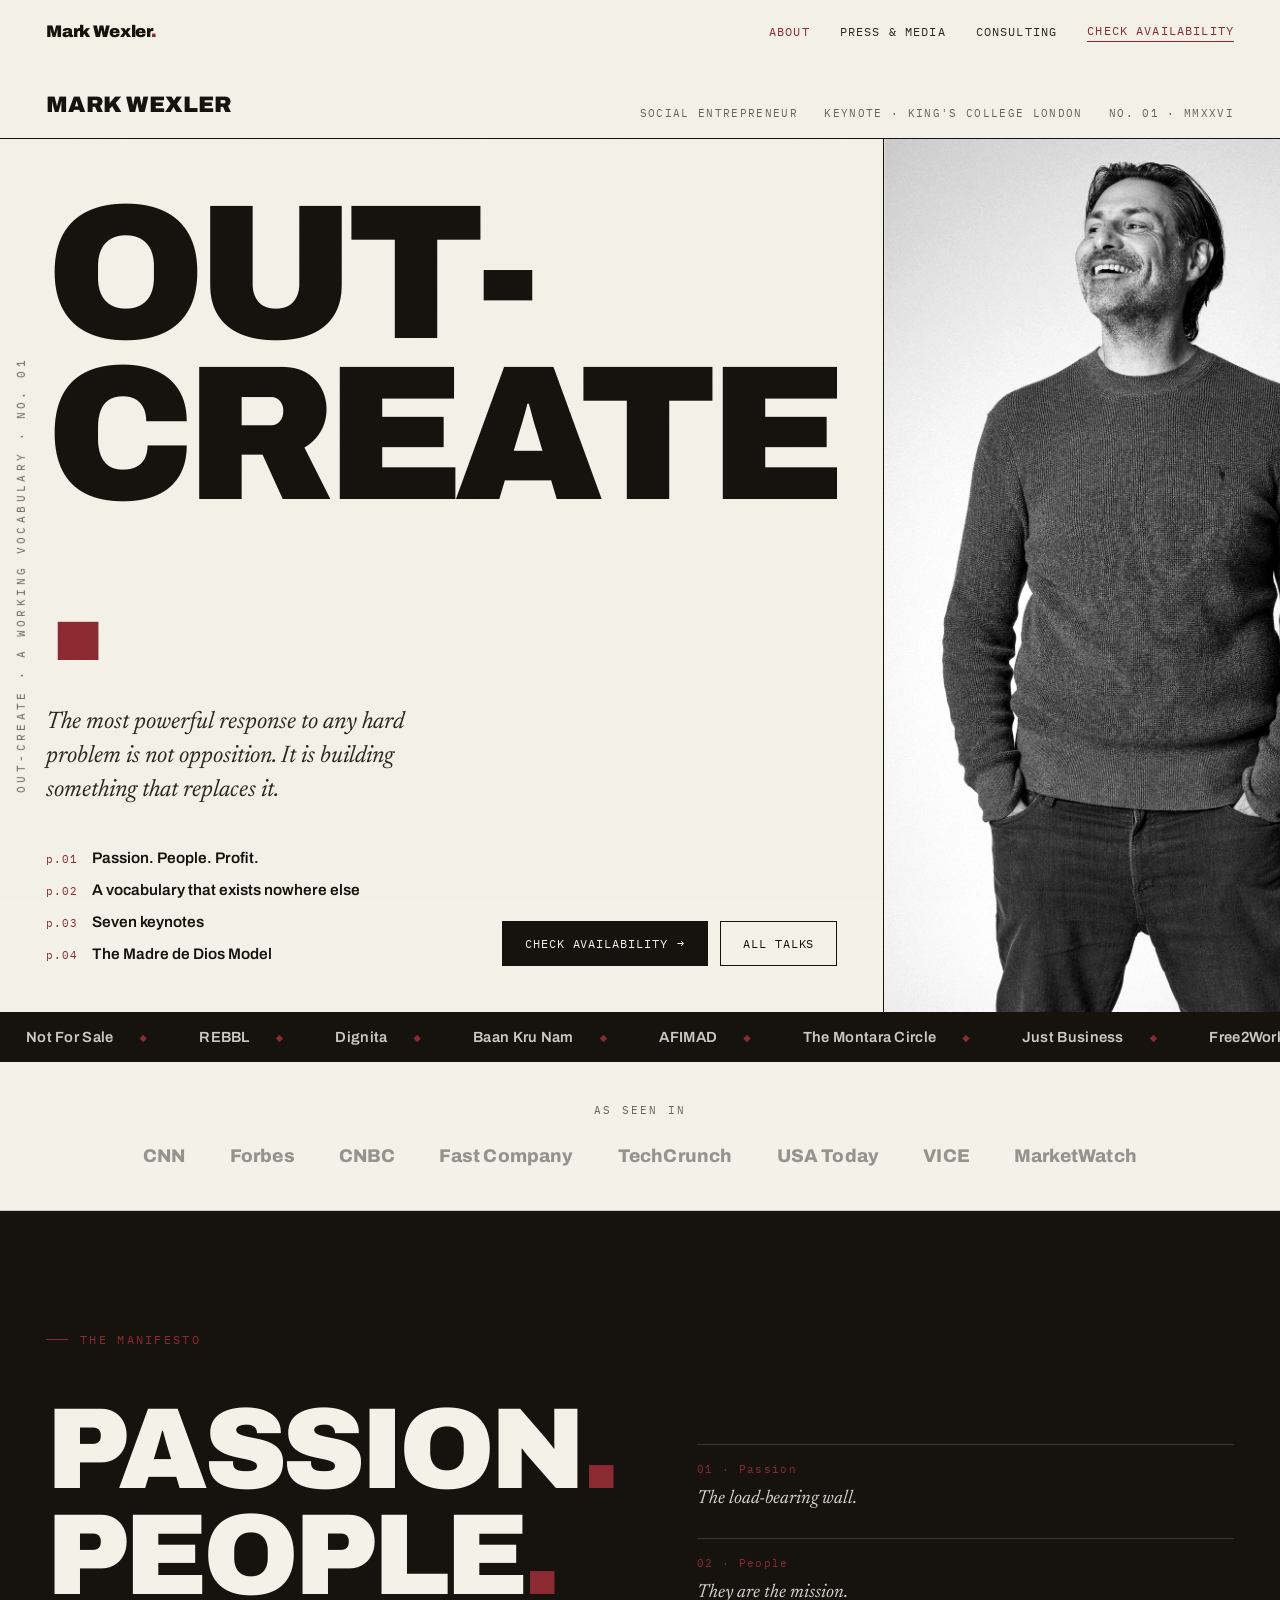
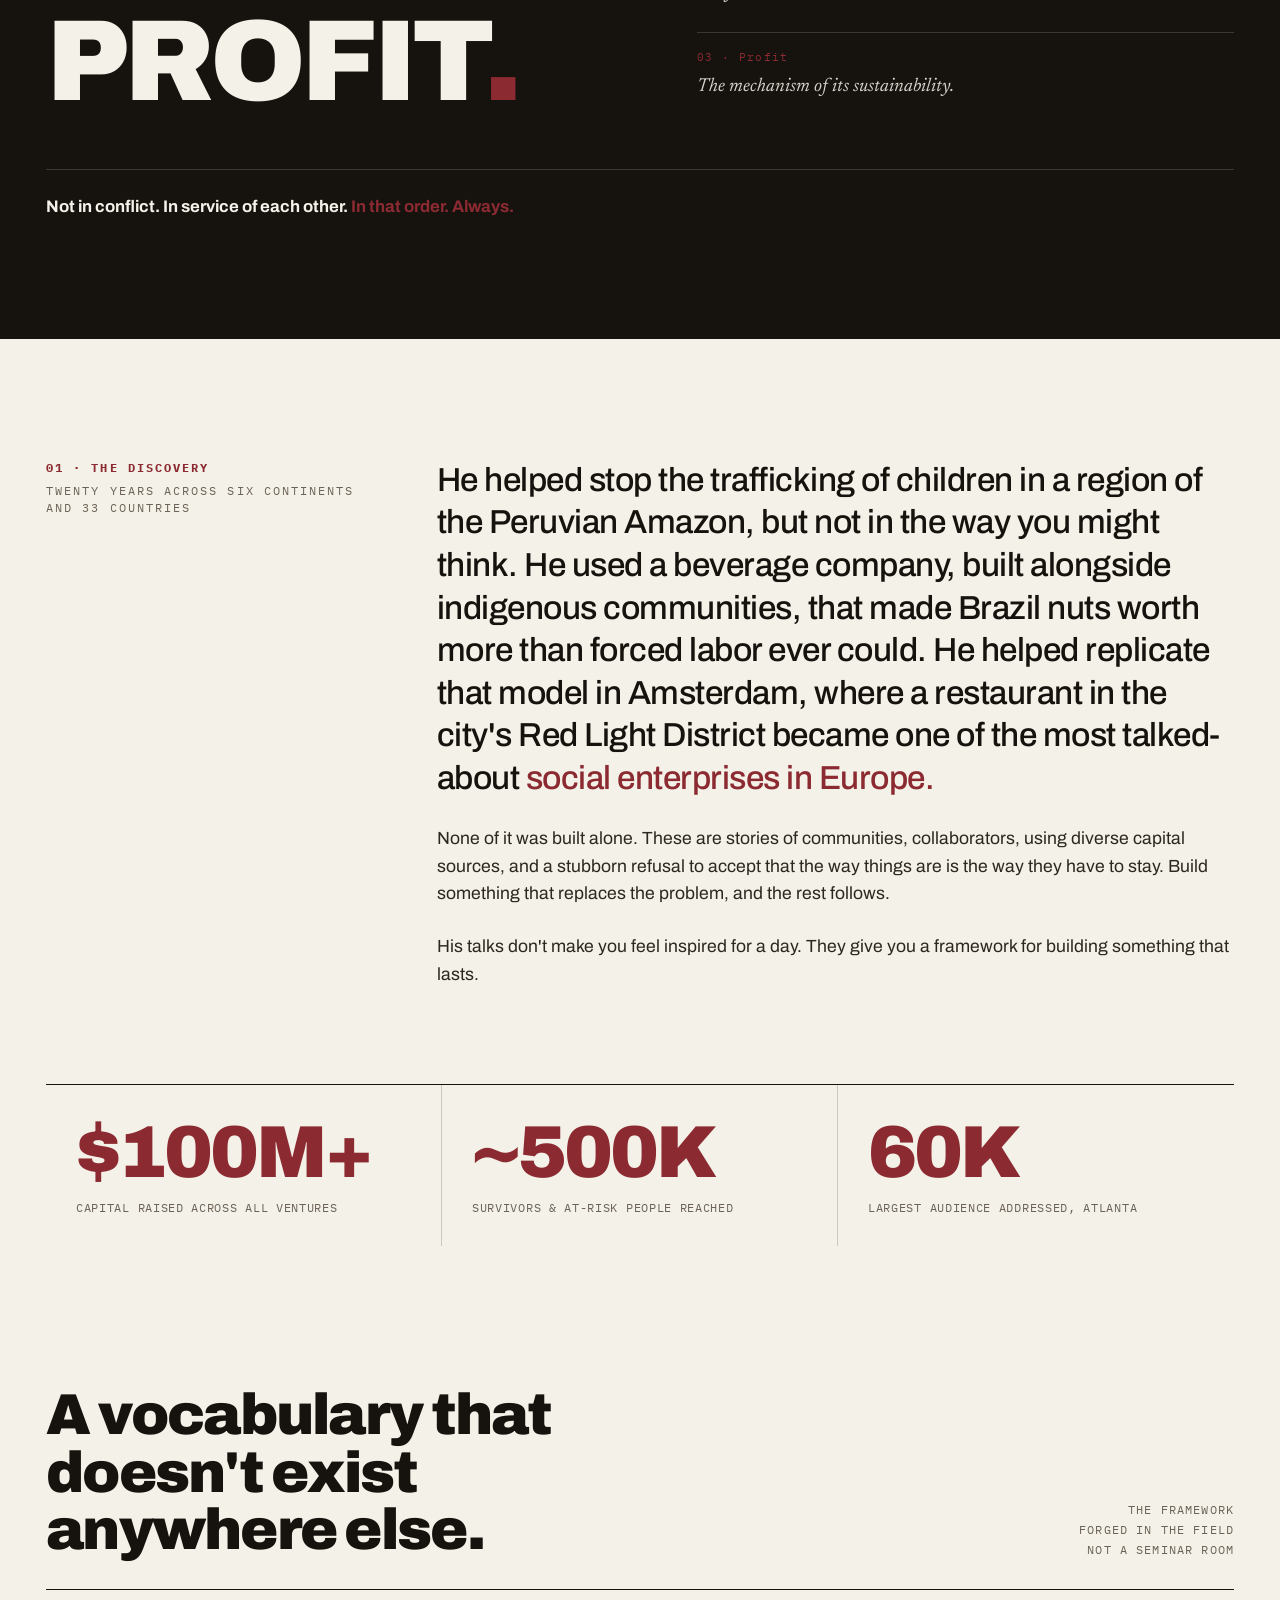
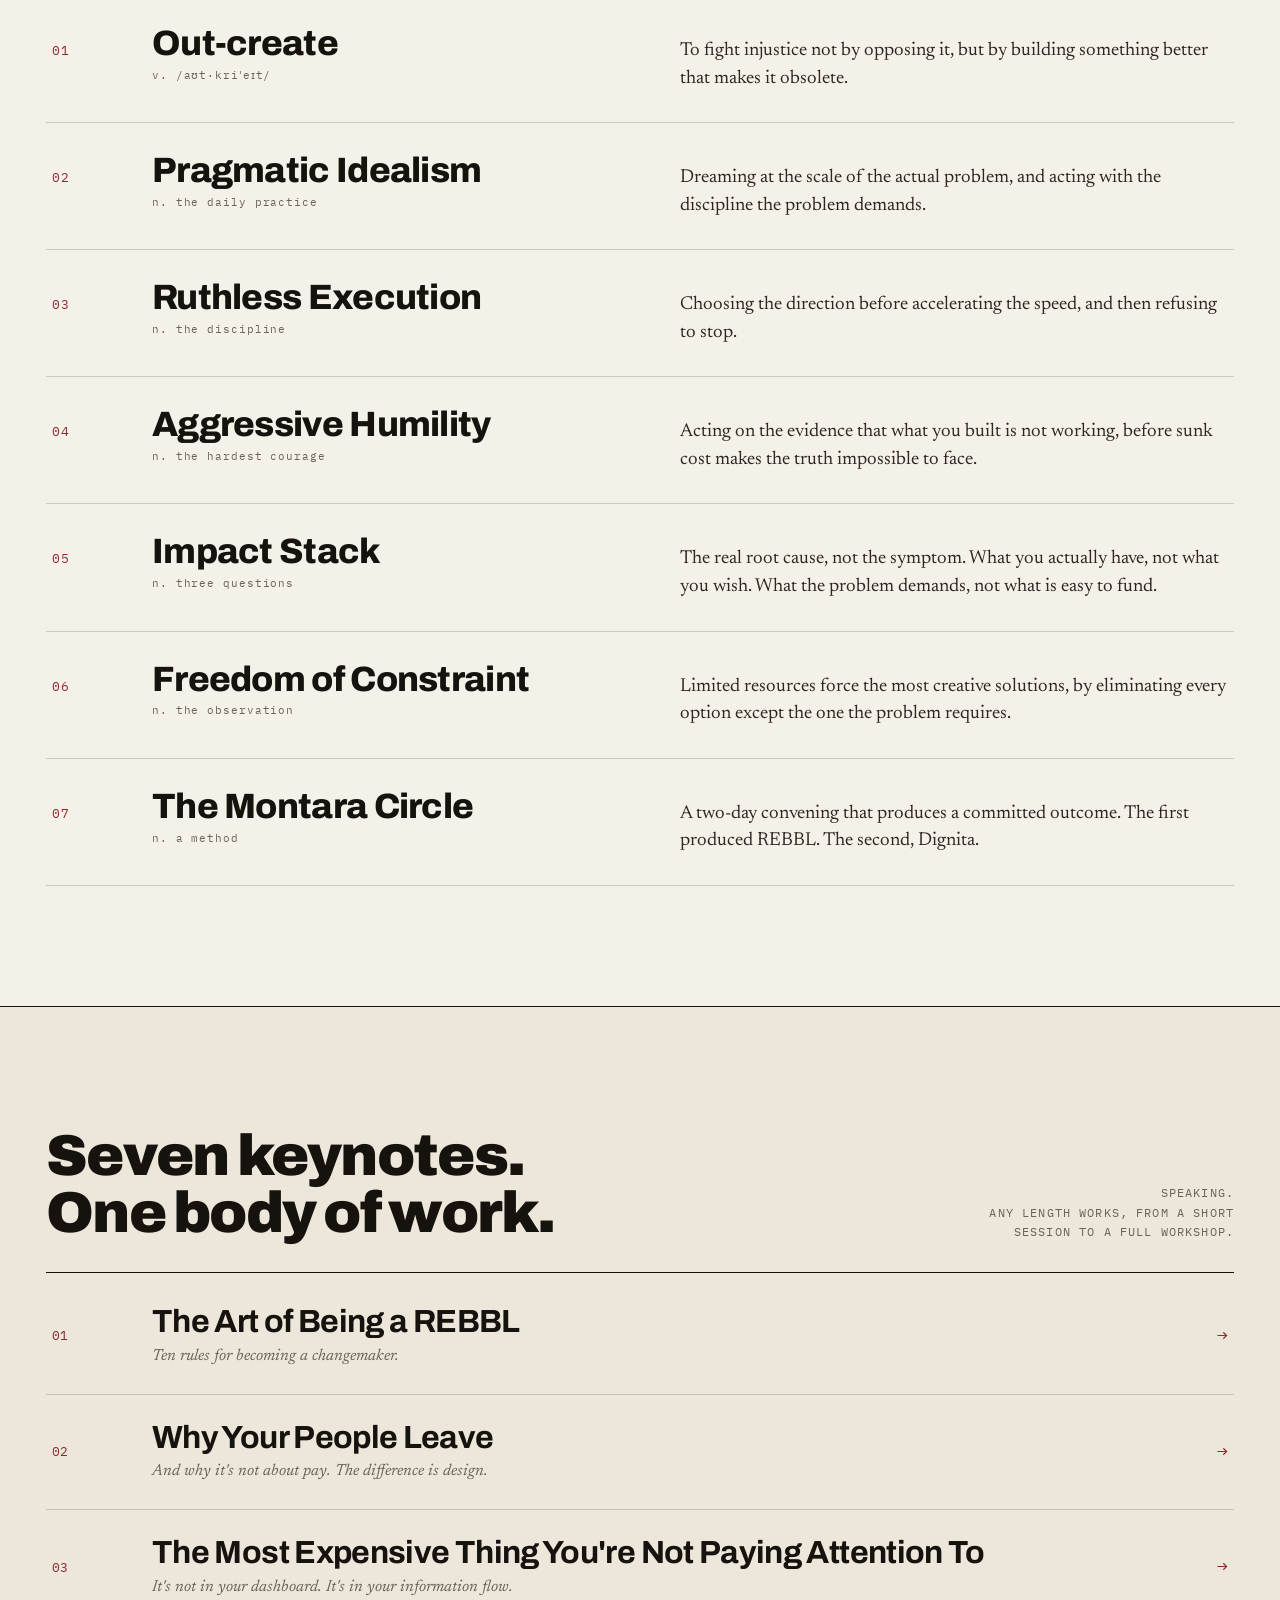
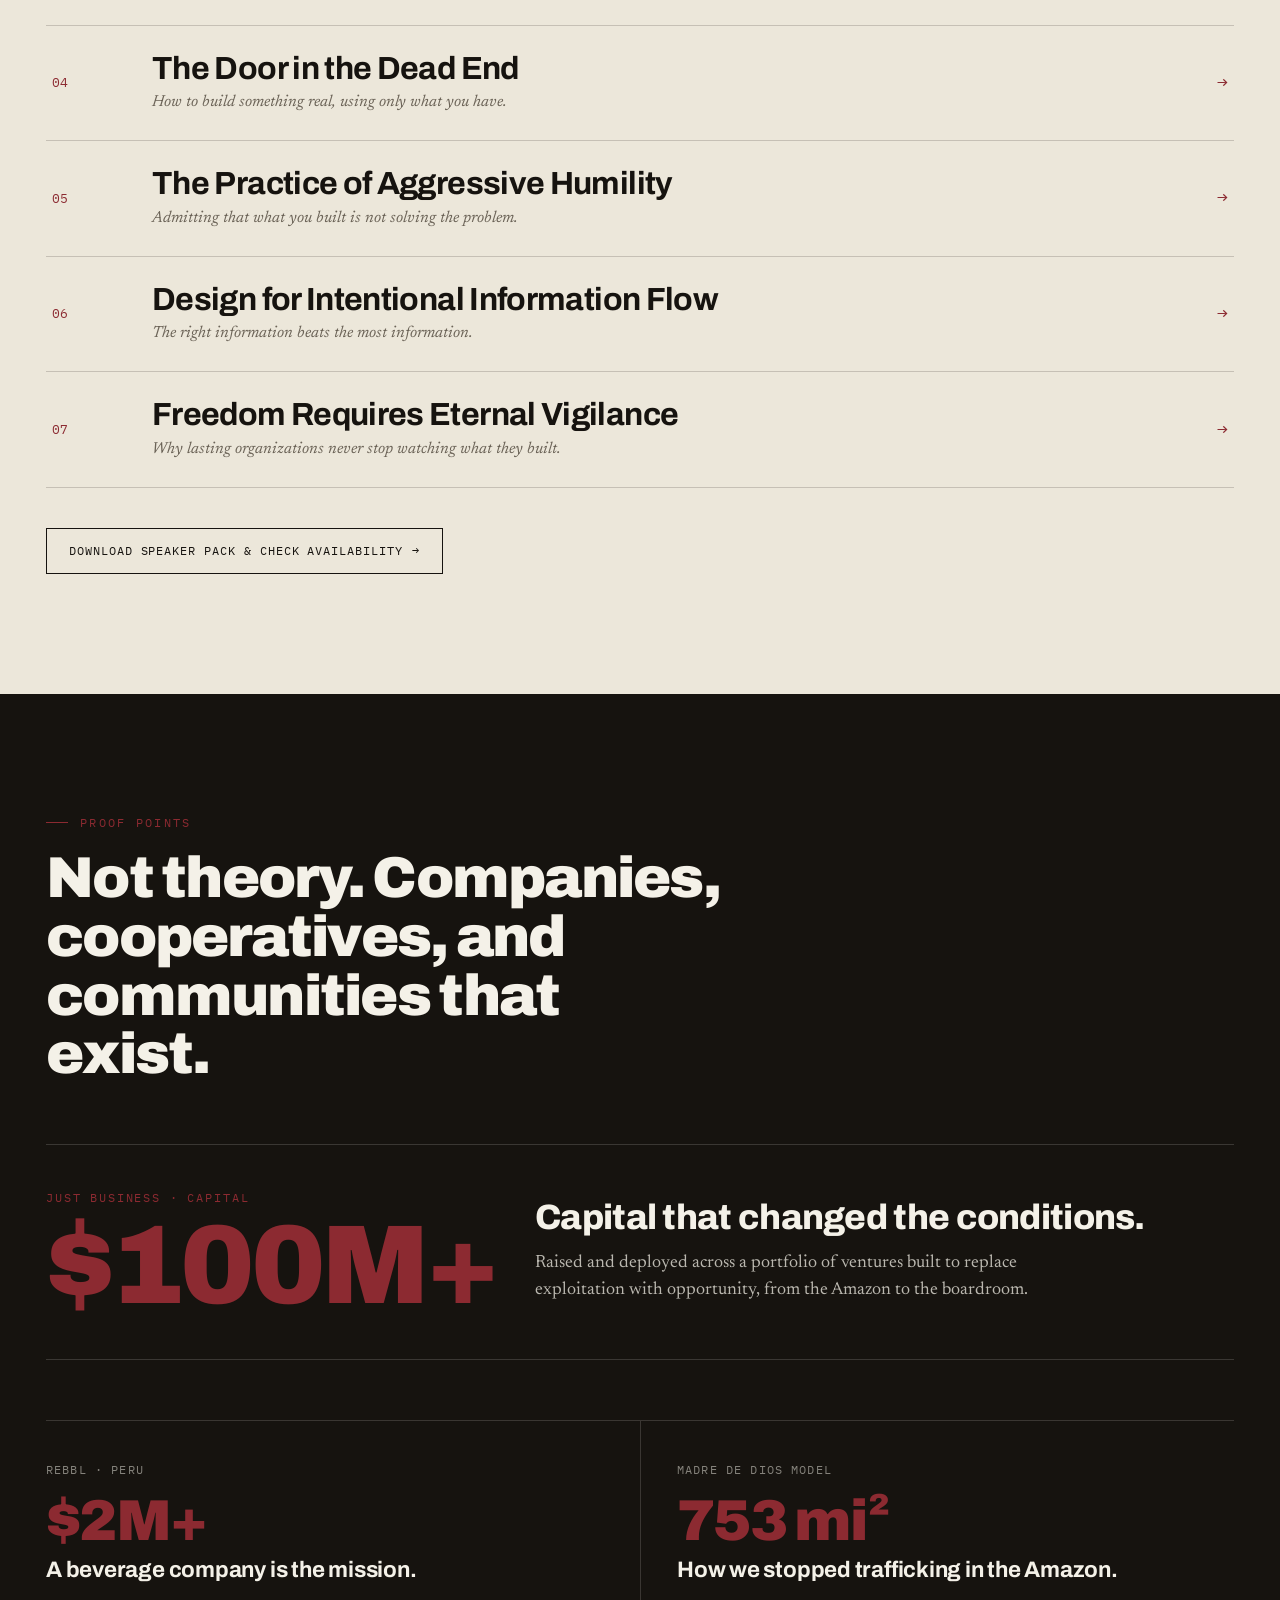
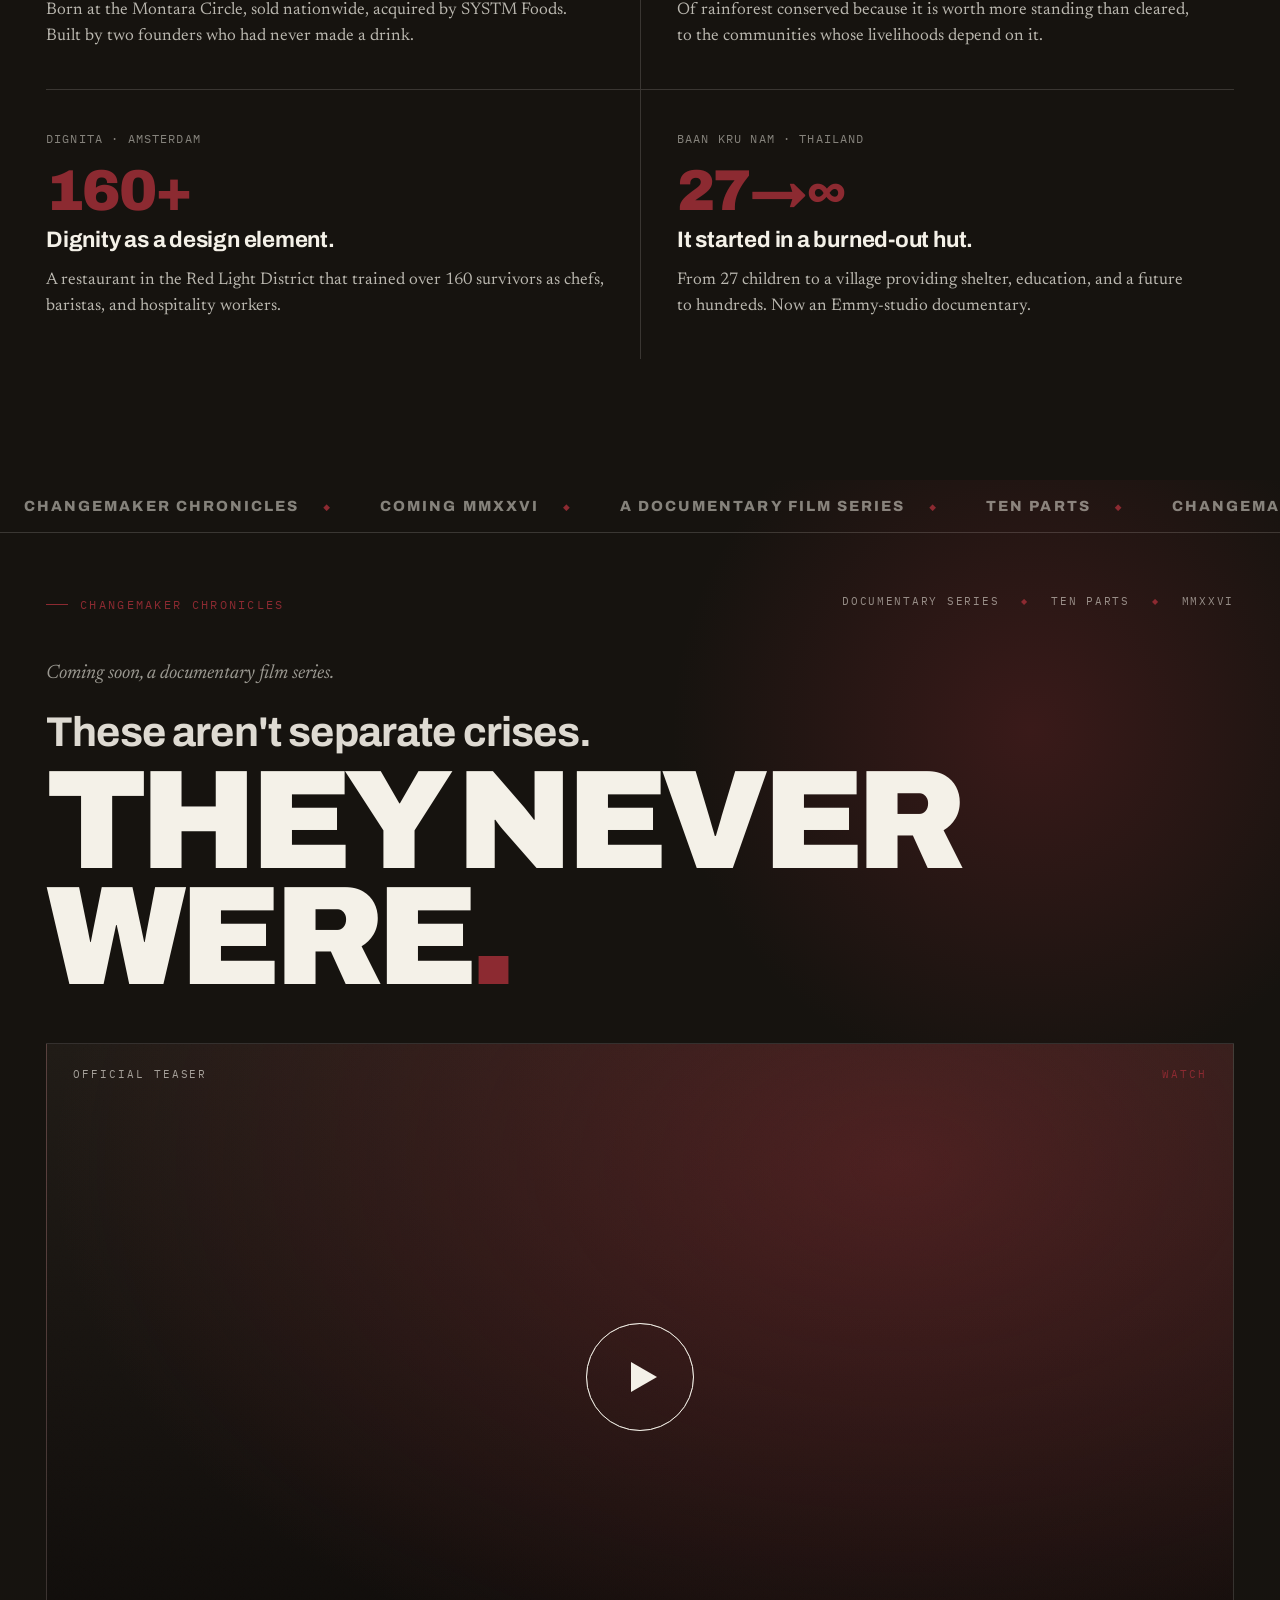
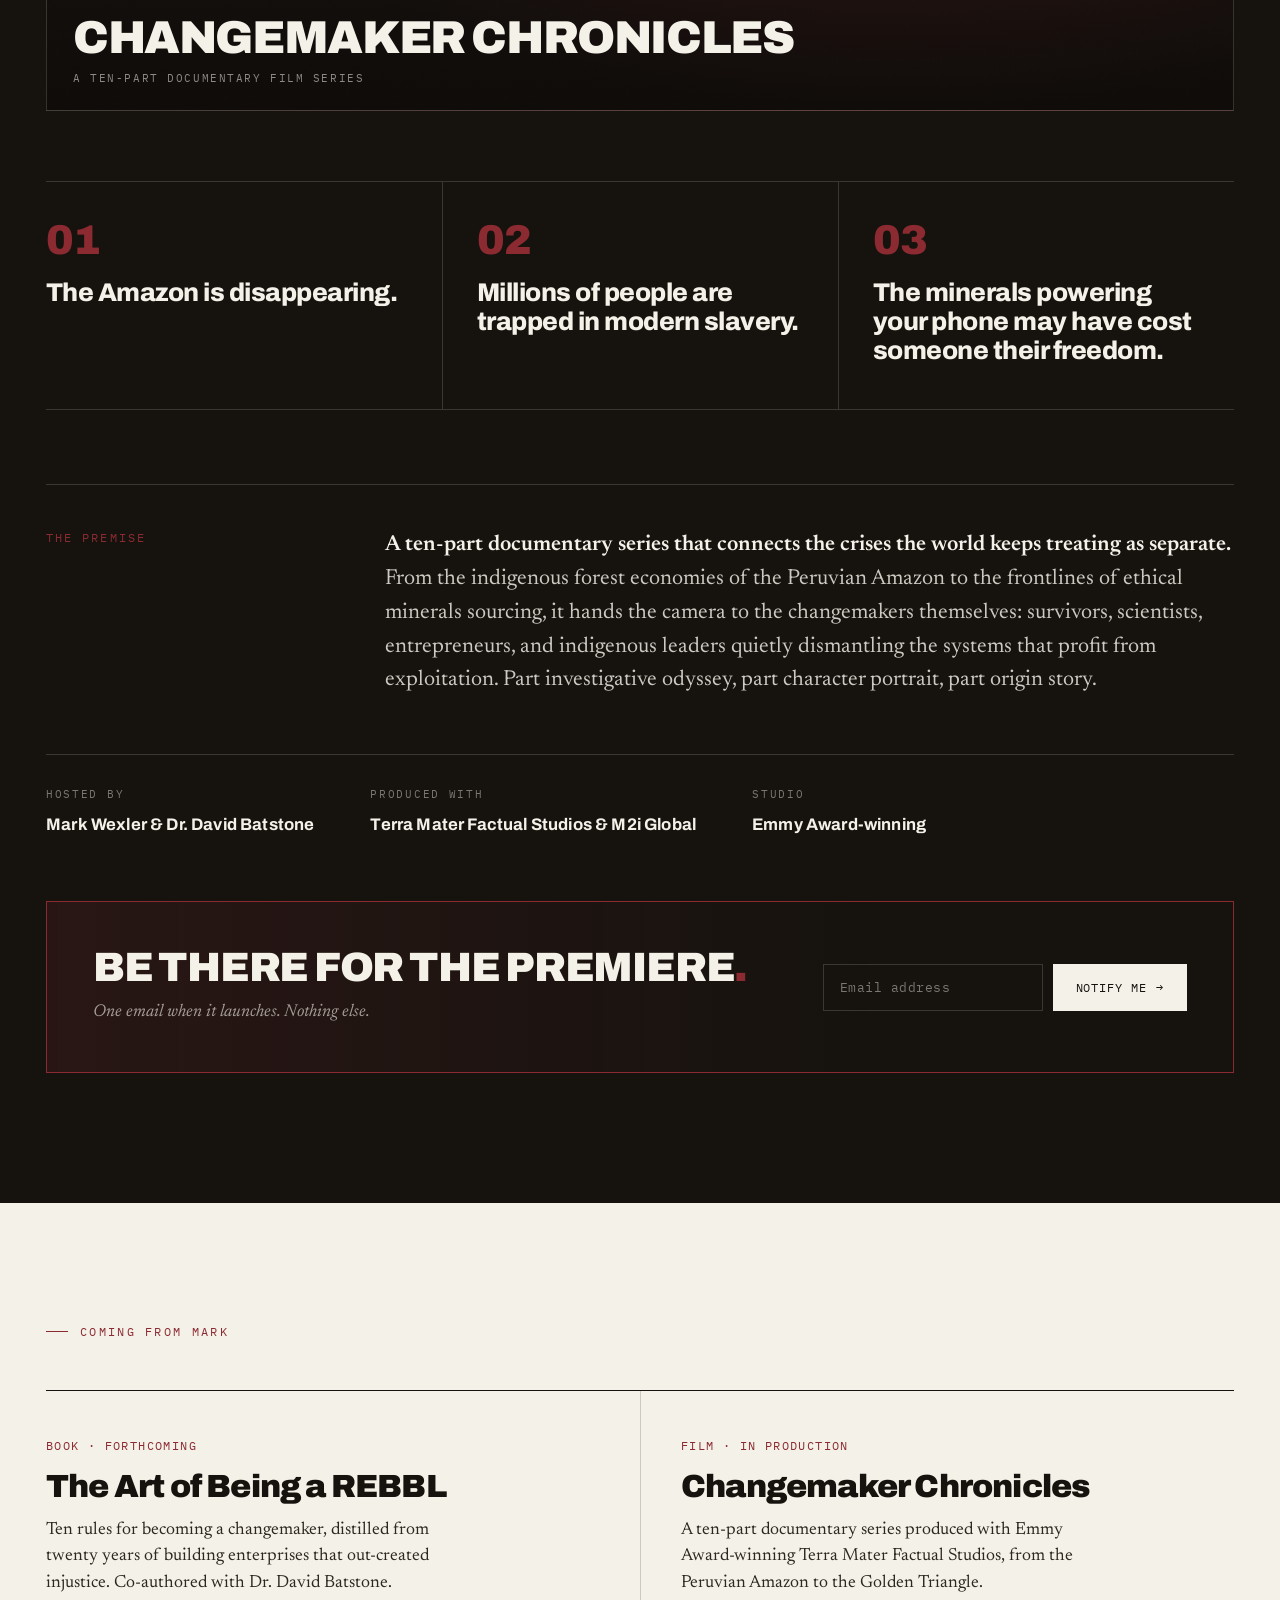
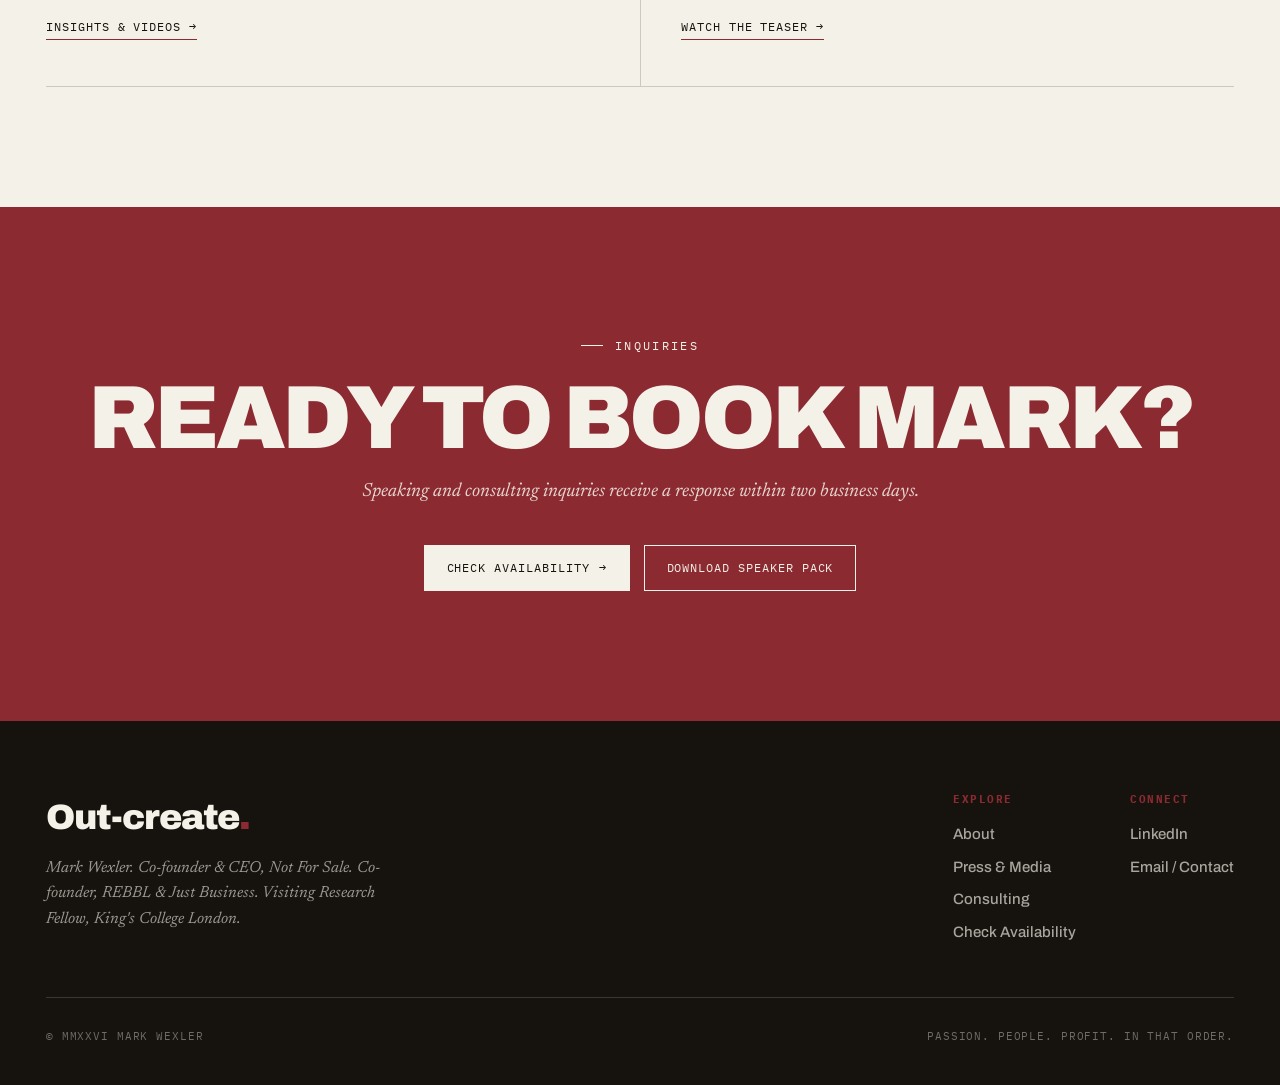
==== commit f3776976: "Changemaker Chronicles: cinematic redesign (marquee, film poster, glow) Reworked from stacked text i" ====
--- a/index.html
+++ b/index.html
@@ -190,6 +190,11 @@
 
 <!-- CHANGEMAKER CHRONICLES -->
 <section class="chronicles" id="chronicles">
+  <div class="chron-marquee">
+    <div class="row">
+      <span>Changemaker Chronicles</span><span>Coming MMXXVI</span><span>A documentary film series</span><span>Ten parts</span><span>Changemaker Chronicles</span><span>Coming MMXXVI</span><span>A documentary film series</span><span>Ten parts</span>
+    </div>
+  </div>
   <div class="wrap">
     <div class="chron-mast">
       <div class="kick">Changemaker Chronicles</div>
@@ -202,19 +207,22 @@
       <h2 class="chron-title">They never were<span class="ox">.</span></h2>
     </div>
 
+    <div class="chron-feature reveal">
+      <div class="chron-player" data-embed="https://www.youtube.com/embed/AP_944IYNvU?autoplay=1&amp;rel=0" role="button" tabindex="0" aria-label="Play the Changemaker Chronicles teaser">
+        <div class="chron-play-pulse"></div>
+        <div class="pcorner"><span>Official teaser</span><span class="r">Watch</span></div>
+        <div class="chron-play"></div>
+        <div class="pfoot">
+          <div class="pt">Changemaker Chronicles</div>
+          <div class="pm">A ten-part documentary film series</div>
+        </div>
+      </div>
+    </div>
+
     <div class="chron-tri">
       <div class="chron-crisis reveal"><span class="cn">01</span><p>The Amazon is disappearing.</p></div>
       <div class="chron-crisis reveal"><span class="cn">02</span><p>Millions of people are trapped in modern slavery.</p></div>
       <div class="chron-crisis reveal"><span class="cn">03</span><p>The minerals powering your phone may have cost someone their freedom.</p></div>
-    </div>
-
-    <div class="chron-feature reveal">
-      <div class="chron-flabel"><span>Official teaser</span><span class="r">Changemaker Chronicles</span></div>
-      <div class="chron-frame">
-        <div class="video">
-          <iframe src="https://www.youtube.com/embed/AP_944IYNvU" title="Changemaker Chronicles, official teaser" loading="lazy" allow="accelerometer; autoplay; clipboard-write; encrypted-media; gyroscope; picture-in-picture; web-share" allowfullscreen></iframe>
-        </div>
-      </div>
     </div>
 
     <div class="chron-syn reveal">
--- a/assets/site.css
+++ b/assets/site.css
@@ -201,35 +201,60 @@
 .story h3{font-family:var(--disp);font-weight:700;font-size:1.4rem;letter-spacing:-.01em;margin-bottom:12px}
 .story p{font-family:var(--serif);font-size:1.06rem;line-height:1.5;color:rgba(244,241,232,.74)}
 
-/* ---------- CHANGEMAKER CHRONICLES MODULE ---------- */
-.chronicles{background:var(--ink);color:var(--paper);padding:130px 0;border-top:1px solid var(--line-d);position:relative;overflow:hidden}
-/* masthead / billing block */
-.chron-mast{display:flex;justify-content:space-between;align-items:baseline;gap:20px;border-bottom:1px solid var(--line-d);padding-bottom:20px;flex-wrap:wrap}
+/* ---------- CHANGEMAKER CHRONICLES (cinematic) ---------- */
+.chronicles{background:var(--ink);color:var(--paper);padding:0 0 130px;border-top:1px solid var(--ink);position:relative;overflow:hidden}
+.chronicles::before{content:"";position:absolute;top:-160px;right:-160px;width:64vw;height:64vw;max-width:820px;max-height:820px;
+  background:radial-gradient(circle,rgba(140,42,49,.30),transparent 62%);pointer-events:none;z-index:0}
+.chronicles .wrap{position:relative;z-index:1}
+/* series marquee */
+.chron-marquee{border-bottom:1px solid var(--line-d);overflow:hidden;padding:15px 0;position:relative;z-index:1}
+.chron-marquee .row{display:flex;width:max-content;animation:scroll 32s linear infinite}
+.chron-marquee:hover .row{animation-play-state:paused}
+.chron-marquee span{font-family:var(--disp);font-weight:800;font-size:.92rem;letter-spacing:.14em;text-transform:uppercase;color:rgba(244,241,232,.5);padding:0 24px;white-space:nowrap}
+.chron-marquee span::after{content:"\25C6";color:var(--ox);margin-left:24px;font-size:.55rem;vertical-align:middle}
+/* masthead */
+.chron-mast{display:flex;justify-content:space-between;align-items:baseline;gap:20px;padding-top:60px;flex-wrap:wrap}
 .chron-mast .kick{color:var(--ox);margin:0}
 .chron-bill{display:flex;gap:22px;font-family:var(--mono);font-size:.68rem;letter-spacing:.16em;text-transform:uppercase;color:rgba(244,241,232,.55)}
 .chron-bill span{display:flex;align-items:center;gap:22px}
 .chron-bill span:not(:first-child)::before{content:"\25C6";color:var(--ox);font-size:.5rem}
 @media(max-width:640px){.chron-bill span:nth-child(n+2){display:none}}
 /* hero title */
-.chron-hero{padding:64px 0 24px}
-.chron-eye{font-family:var(--serif);font-style:italic;font-size:1.18rem;color:rgba(244,241,232,.62);margin-bottom:20px}
-.chron-lead{font-family:var(--disp);font-weight:700;font-size:clamp(1.4rem,3.2vw,2.4rem);letter-spacing:-.02em;color:rgba(244,241,232,.9);line-height:1.06}
-.chron-title{font-family:var(--disp);font-weight:900;font-size:clamp(3.2rem,10vw,8.4rem);line-height:.84;letter-spacing:-.05em;text-transform:uppercase;margin-top:8px}
+.chron-hero{padding:46px 0 36px}
+.chron-eye{font-family:var(--serif);font-style:italic;font-size:1.22rem;color:rgba(244,241,232,.6);margin-bottom:22px}
+.chron-lead{font-family:var(--disp);font-weight:700;font-size:clamp(1.5rem,3.4vw,2.6rem);letter-spacing:-.02em;color:rgba(244,241,232,.9);line-height:1.05}
+.chron-title{font-family:var(--disp);font-weight:900;font-size:clamp(3.4rem,11vw,9rem);line-height:.82;letter-spacing:-.055em;text-transform:uppercase;margin-top:10px}
 .chron-title .ox{color:var(--ox)}
+/* cinematic click-to-play poster */
+.chron-feature{margin-top:12px}
+.chron-player{position:relative;aspect-ratio:16/9;border:1px solid var(--line-d);overflow:hidden;cursor:pointer;
+  background:radial-gradient(130% 150% at 72% 18%,rgba(140,42,49,.42),rgba(22,19,15,0) 55%),linear-gradient(180deg,#201b16,#0e0b09)}
+.chron-player::after{content:"";position:absolute;inset:0;opacity:.05;mix-blend-mode:overlay;pointer-events:none;
+  background-image:url("data:image/svg+xml,%3Csvg xmlns='http://www.w3.org/2000/svg' width='140' height='140'%3E%3Cfilter id='n'%3E%3CfeTurbulence type='fractalNoise' baseFrequency='.9' numOctaves='2'/%3E%3C/filter%3E%3Crect width='100%25' height='100%25' filter='url(%23n)'/%3E%3C/svg%3E")}
+.chron-player .pcorner{position:absolute;top:22px;left:26px;right:26px;display:flex;justify-content:space-between;
+  font-family:var(--mono);font-size:.68rem;letter-spacing:.18em;text-transform:uppercase;color:rgba(244,241,232,.62);z-index:3}
+.chron-player .pcorner .r{color:var(--ox)}
+.chron-play-pulse{position:absolute;top:50%;left:50%;width:108px;height:108px;border-radius:50%;border:1px solid rgba(244,241,232,.35);
+  transform:translate(-50%,-50%);animation:cpulse 2.6s ease-out infinite;z-index:2}
+@keyframes cpulse{0%{opacity:.6;transform:translate(-50%,-50%) scale(1)}100%{opacity:0;transform:translate(-50%,-50%) scale(1.85)}}
+.chron-play{position:absolute;top:50%;left:50%;width:108px;height:108px;border-radius:50%;border:1.5px solid var(--paper);
+  transform:translate(-50%,-50%);display:flex;align-items:center;justify-content:center;transition:.3s;z-index:3}
+.chron-play::before{content:"";width:0;height:0;border-style:solid;border-width:15px 0 15px 26px;
+  border-color:transparent transparent transparent var(--paper);margin-left:7px;transition:.3s}
+.chron-player:hover .chron-play{background:var(--ox);border-color:var(--ox);transform:translate(-50%,-50%) scale(1.07)}
+.chron-player .pfoot{position:absolute;left:26px;right:26px;bottom:24px;z-index:3}
+.chron-player .pfoot .pt{font-family:var(--disp);font-weight:900;font-size:clamp(1.5rem,3.6vw,3rem);letter-spacing:-.03em;line-height:.92;text-transform:uppercase}
+.chron-player .pfoot .pm{font-family:var(--mono);font-size:.7rem;letter-spacing:.14em;text-transform:uppercase;color:rgba(244,241,232,.55);margin-top:10px}
+.chron-player iframe{position:absolute;inset:0;width:100%;height:100%;border:0;z-index:4}
+@media(max-width:520px){.chron-play,.chron-play-pulse{width:76px;height:76px}.chron-play::before{border-width:11px 0 11px 18px}}
 /* three crises triptych */
-.chron-tri{display:grid;grid-template-columns:repeat(3,1fr);gap:0;border-top:1px solid var(--line-d);margin-top:44px}
+.chron-tri{display:grid;grid-template-columns:repeat(3,1fr);gap:0;border-top:1px solid var(--line-d);margin-top:70px}
 @media(max-width:780px){.chron-tri{grid-template-columns:1fr}}
-.chron-crisis{padding:34px 34px 42px 0;border-bottom:1px solid var(--line-d)}
+.chron-crisis{position:relative;padding:38px 34px 44px 0;border-bottom:1px solid var(--line-d)}
 .chron-crisis:not(:first-child){border-left:1px solid var(--line-d);padding-left:34px}
 @media(max-width:780px){.chron-crisis:not(:first-child){border-left:0;padding-left:0}}
-.chron-crisis .cn{font-family:var(--mono);font-size:.82rem;letter-spacing:.1em;color:var(--ox);display:block;margin-bottom:18px}
-.chron-crisis p{font-family:var(--disp);font-weight:800;font-size:clamp(1.3rem,2vw,1.7rem);line-height:1.14;letter-spacing:-.02em;color:var(--paper)}
-/* framed feature video */
-.chron-feature{margin-top:74px}
-.chron-flabel{display:flex;justify-content:space-between;align-items:center;font-family:var(--mono);font-size:.68rem;letter-spacing:.16em;text-transform:uppercase;color:rgba(244,241,232,.55);border:1px solid var(--line-d);border-bottom:0;padding:14px 18px}
-.chron-flabel .r{color:rgba(244,241,232,.4)}
-.chron-frame{border:1px solid var(--line-d)}
-.chron-frame .video{margin-top:0;border:0}
+.chron-crisis .cn{font-family:var(--disp);font-weight:900;font-size:2.6rem;color:var(--ox);line-height:1;letter-spacing:-.03em;display:block;margin-bottom:16px}
+.chron-crisis p{font-family:var(--disp);font-weight:800;font-size:clamp(1.3rem,2vw,1.72rem);line-height:1.14;letter-spacing:-.02em;color:var(--paper)}
 /* synopsis */
 .chron-syn{display:grid;grid-template-columns:0.34fr 1fr;gap:50px;margin-top:74px;border-top:1px solid var(--line-d);padding-top:44px}
 @media(max-width:780px){.chron-syn{grid-template-columns:1fr;gap:18px}}
@@ -241,13 +266,13 @@
 .chron-sign .blk .l{font-family:var(--mono);font-size:.66rem;letter-spacing:.16em;text-transform:uppercase;color:rgba(244,241,232,.45);margin-bottom:9px}
 .chron-sign .blk .v{font-family:var(--disp);font-weight:700;font-size:1.05rem;letter-spacing:.01em;color:var(--paper)}
 /* subscribe strip */
-.chron-cap{margin-top:64px;border:1px solid var(--line-d);padding:46px}
+.chron-cap{margin-top:64px;border:1px solid var(--ox);padding:46px;background:linear-gradient(90deg,rgba(140,42,49,.16),transparent 70%)}
 @media(max-width:780px){.chron-cap{padding:30px}}
 .chron-cap .row{display:grid;grid-template-columns:1fr auto;gap:40px;align-items:center}
 @media(max-width:820px){.chron-cap .row{grid-template-columns:1fr;gap:26px}}
-.chron-cap h3{font-family:var(--disp);font-weight:900;font-size:clamp(1.7rem,3vw,2.6rem);letter-spacing:-.03em;line-height:.98;text-transform:uppercase}
+.chron-cap h3{font-family:var(--disp);font-weight:900;font-size:clamp(1.8rem,3.2vw,2.8rem);letter-spacing:-.03em;line-height:.98;text-transform:uppercase}
 .chron-cap h3 .ox{color:var(--ox)}
-.chron-cap .subline{font-family:var(--serif);font-style:italic;font-size:1.05rem;color:rgba(244,241,232,.6);margin-top:12px}
+.chron-cap .subline{font-family:var(--serif);font-style:italic;font-size:1.08rem;color:rgba(244,241,232,.62);margin-top:12px}
 .chron-cap .capture{margin-top:0}
 
 /* Responsive video embed */
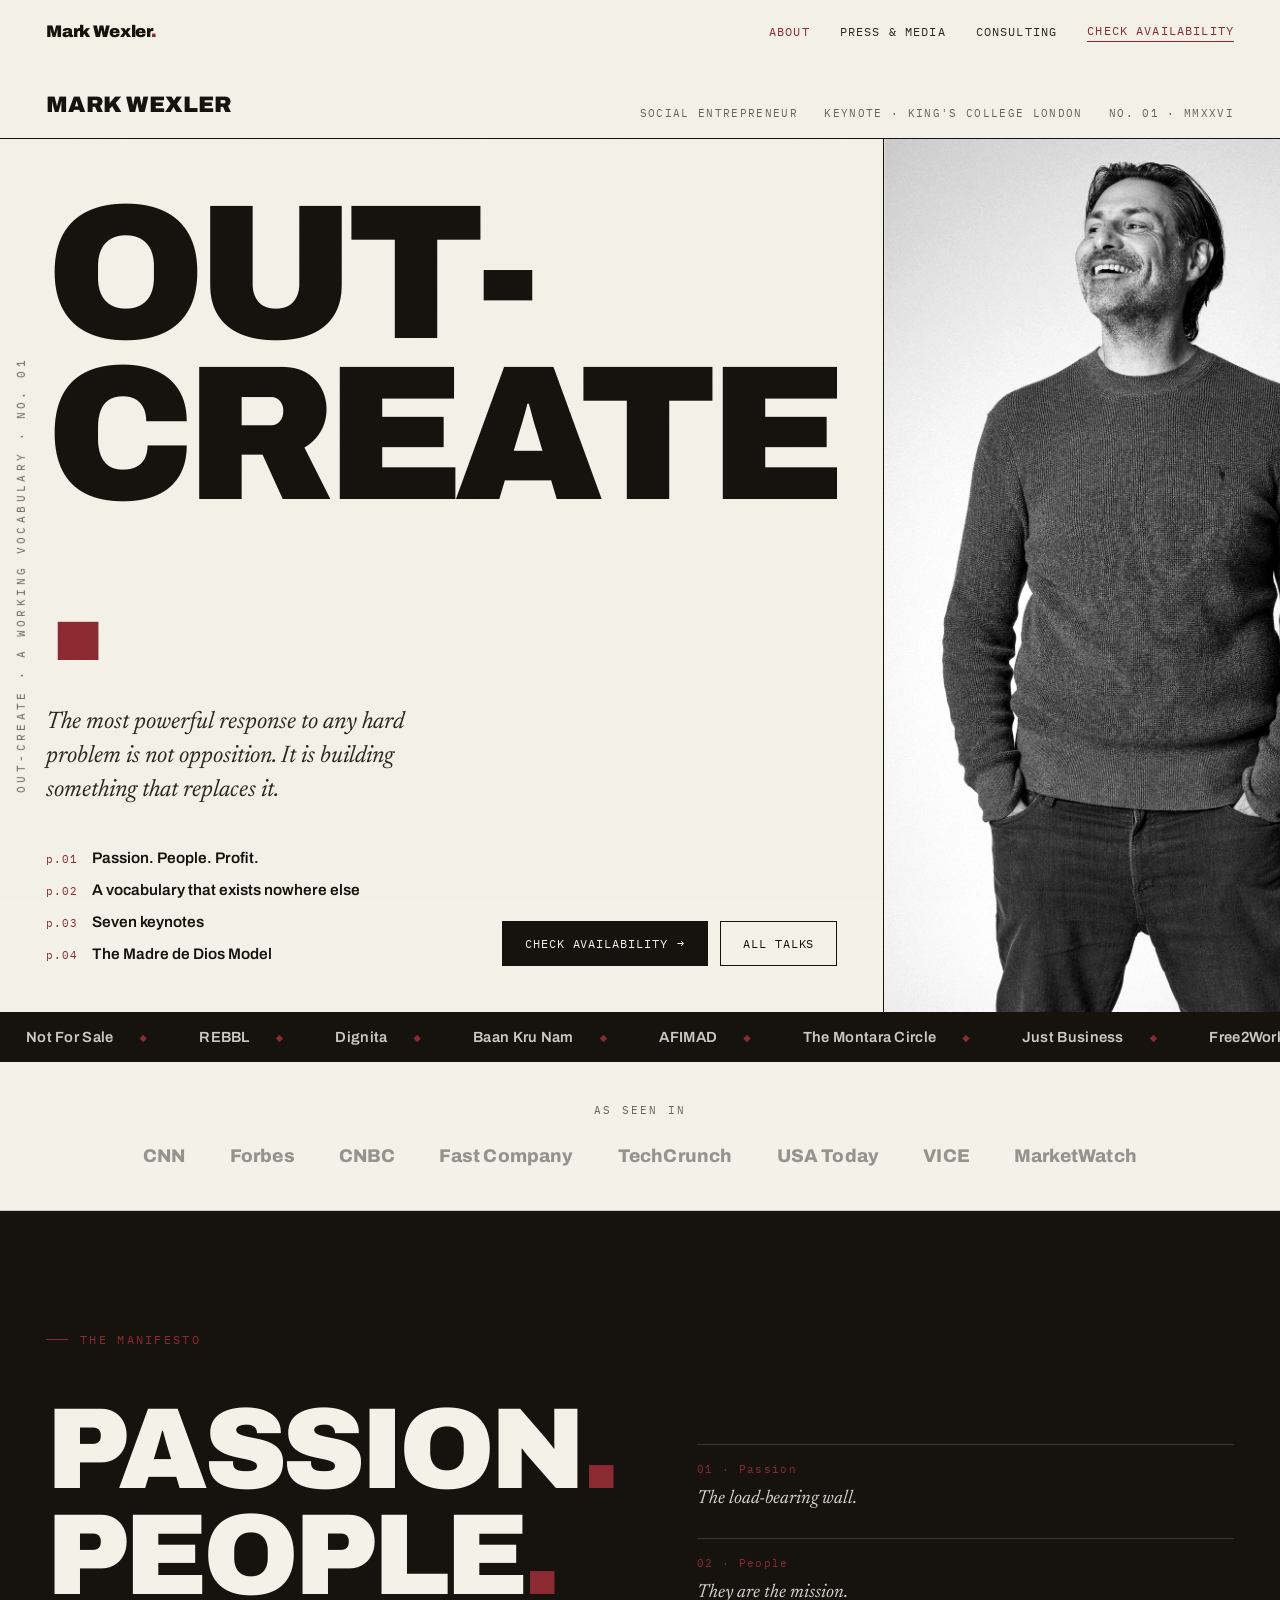
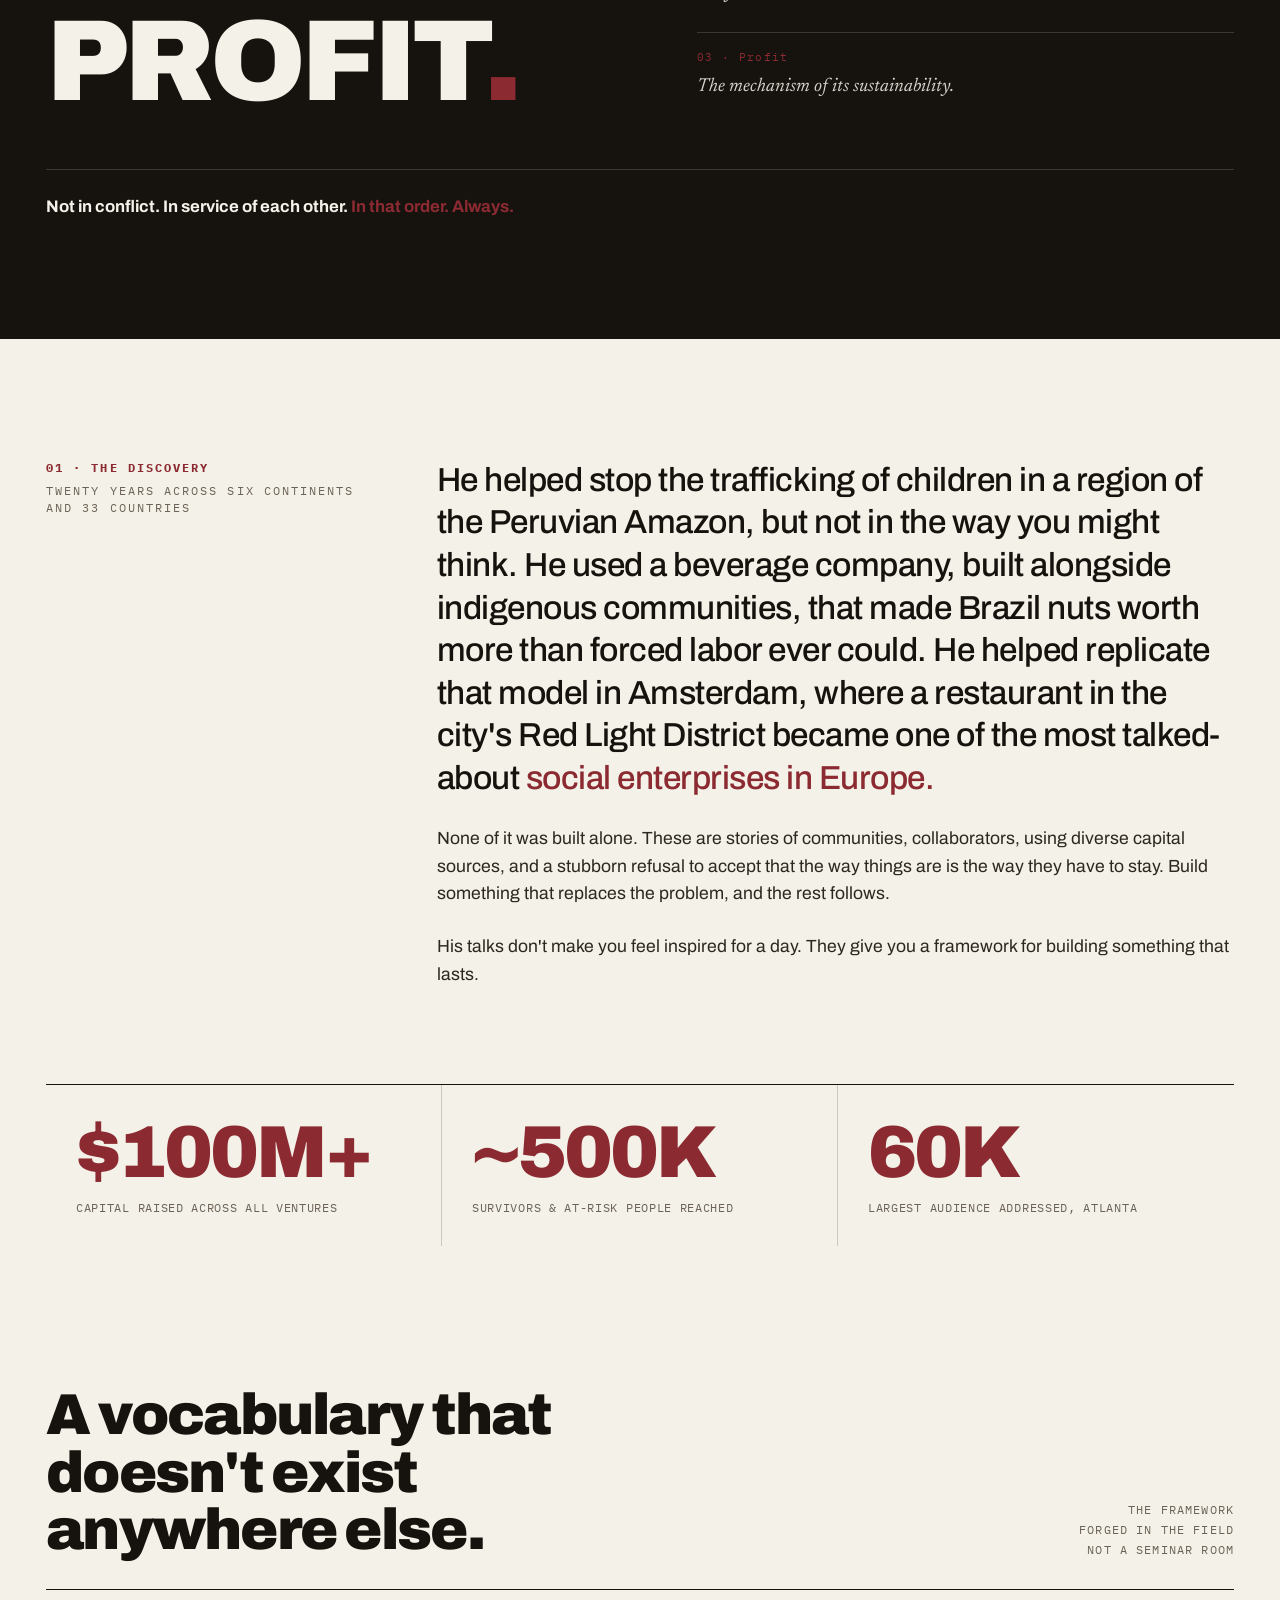
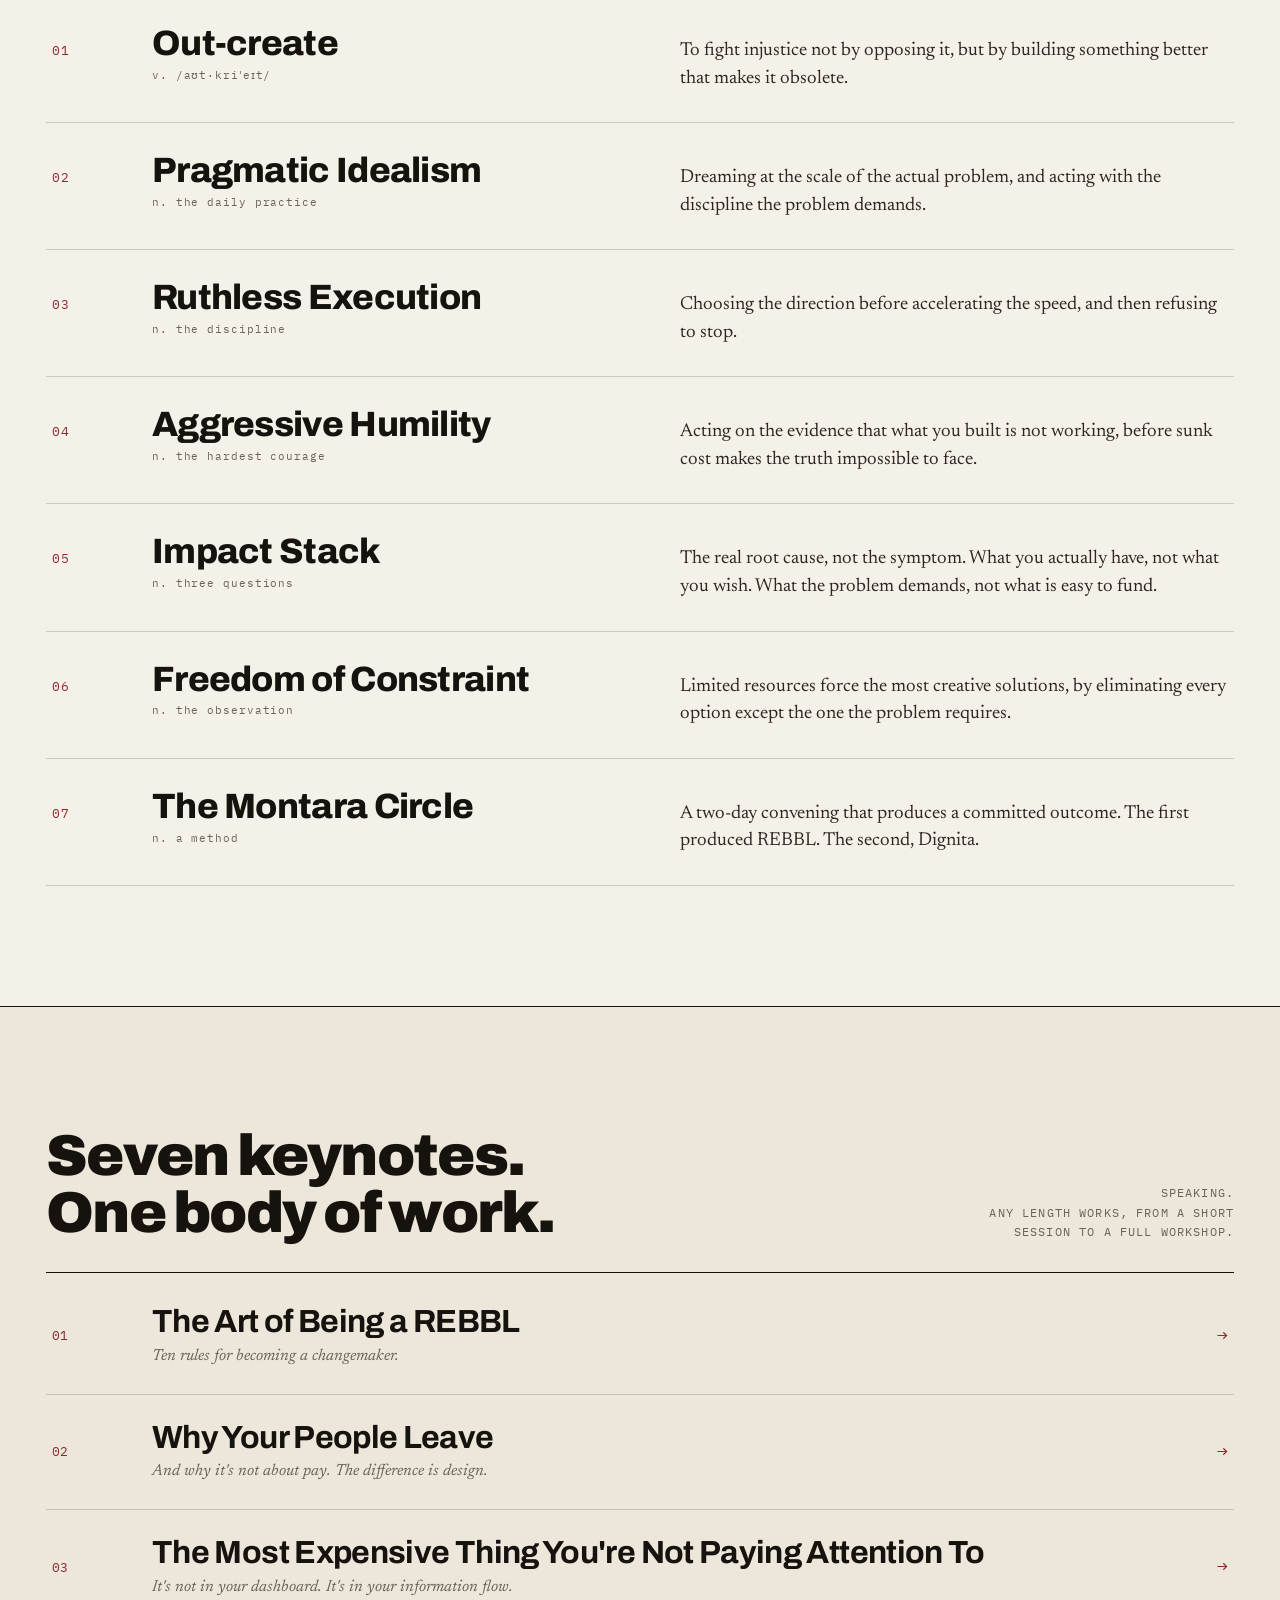
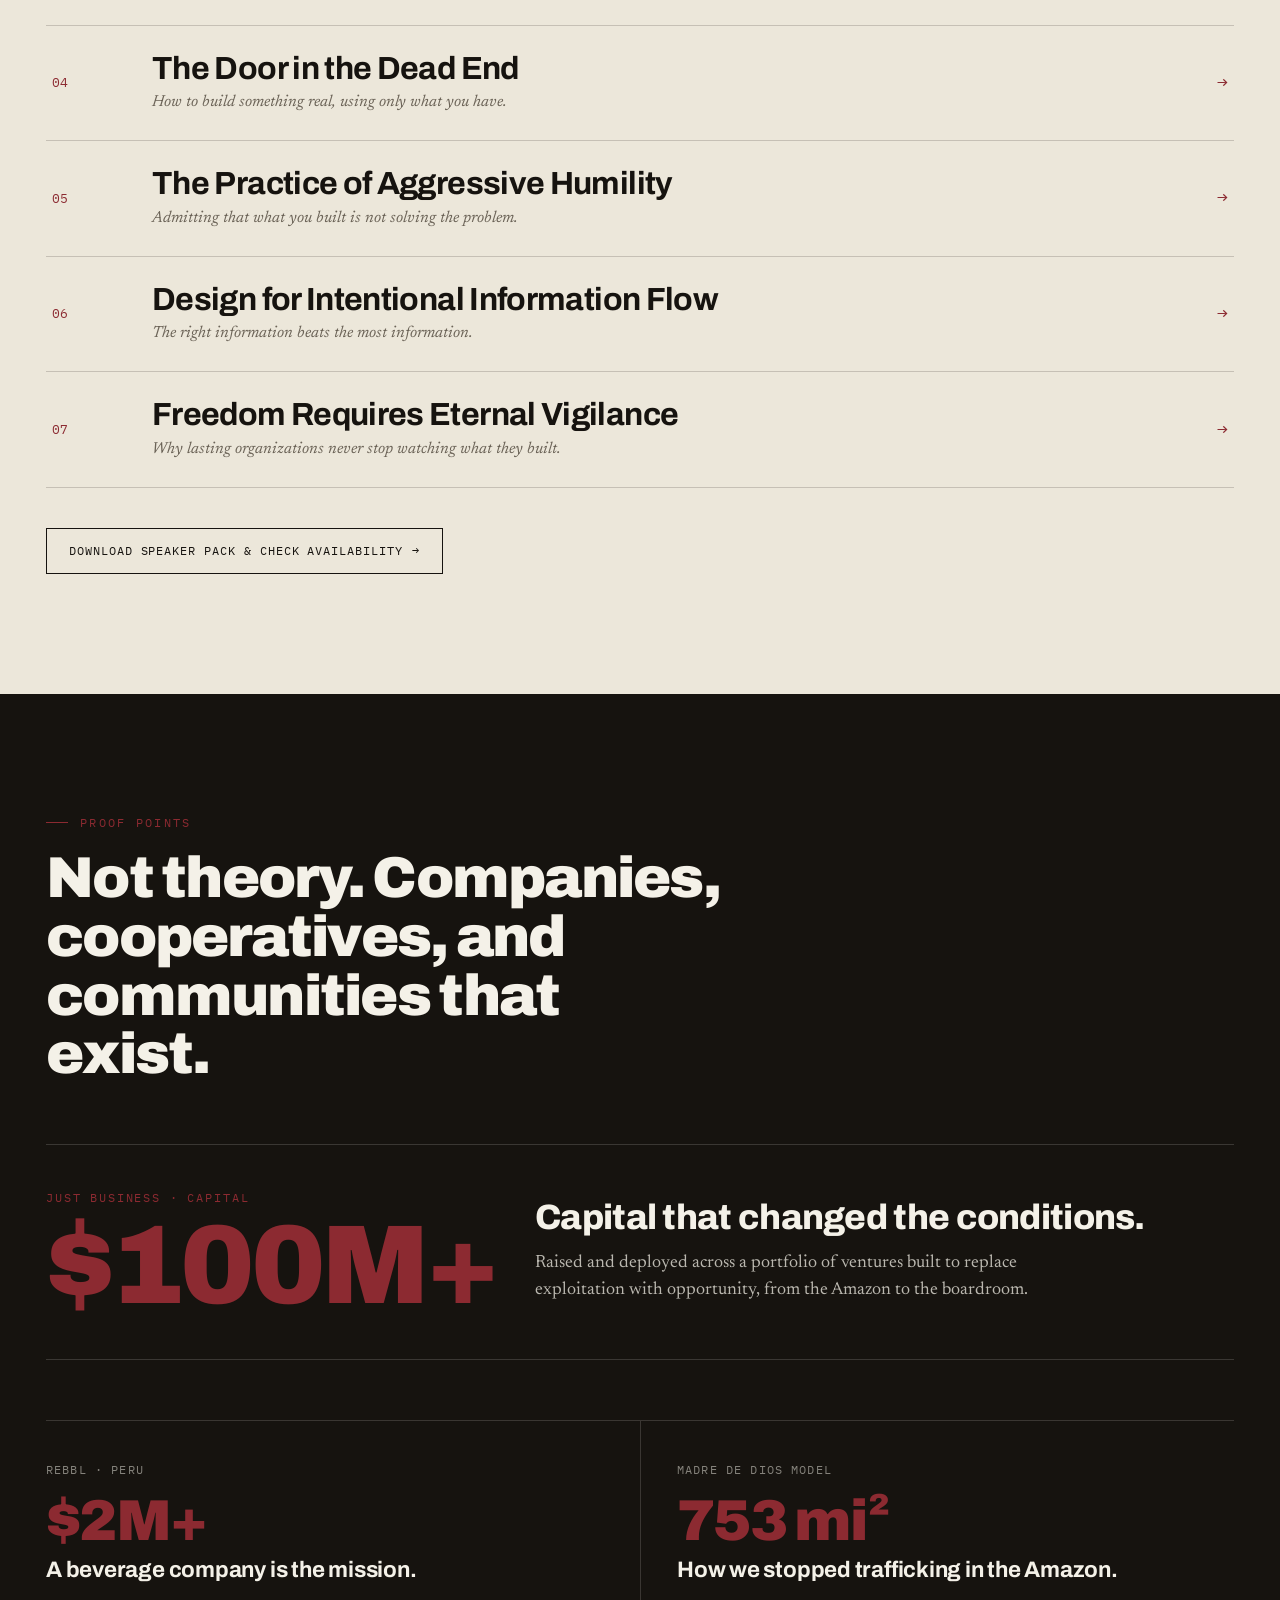
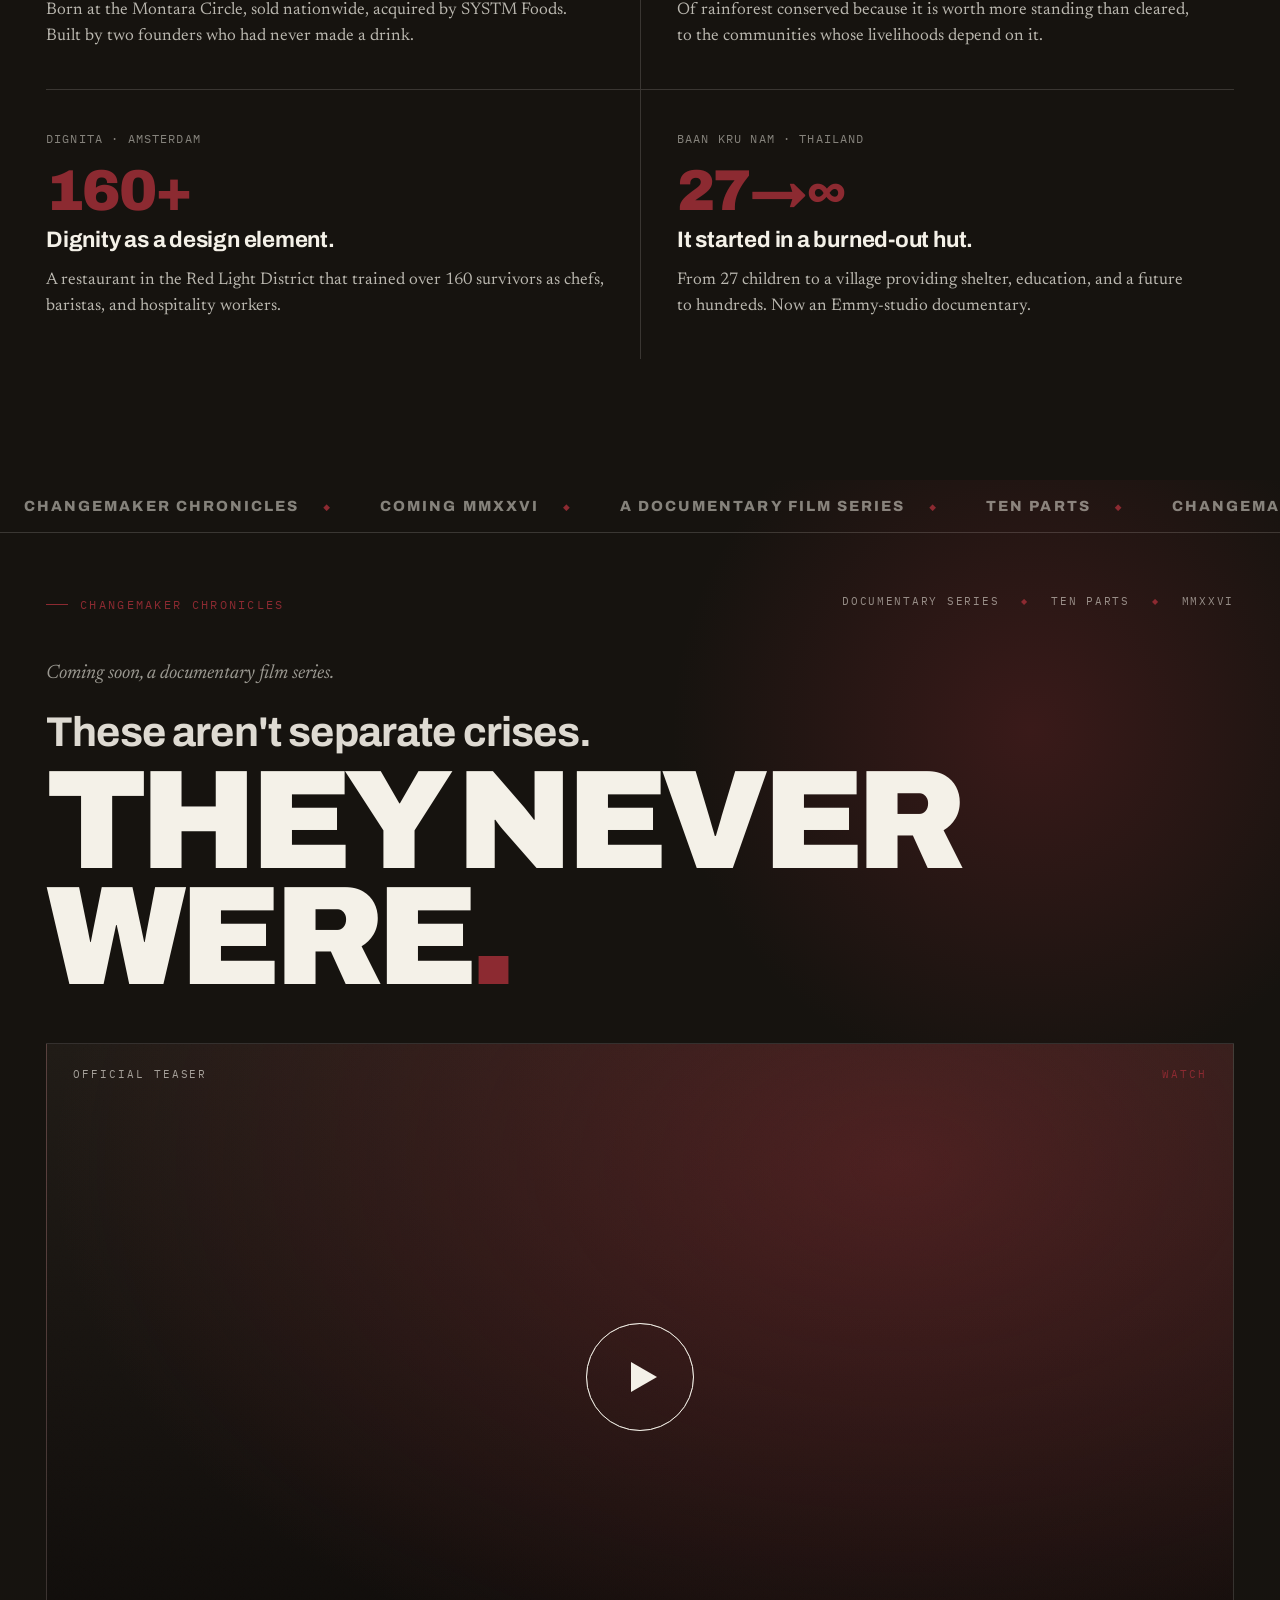
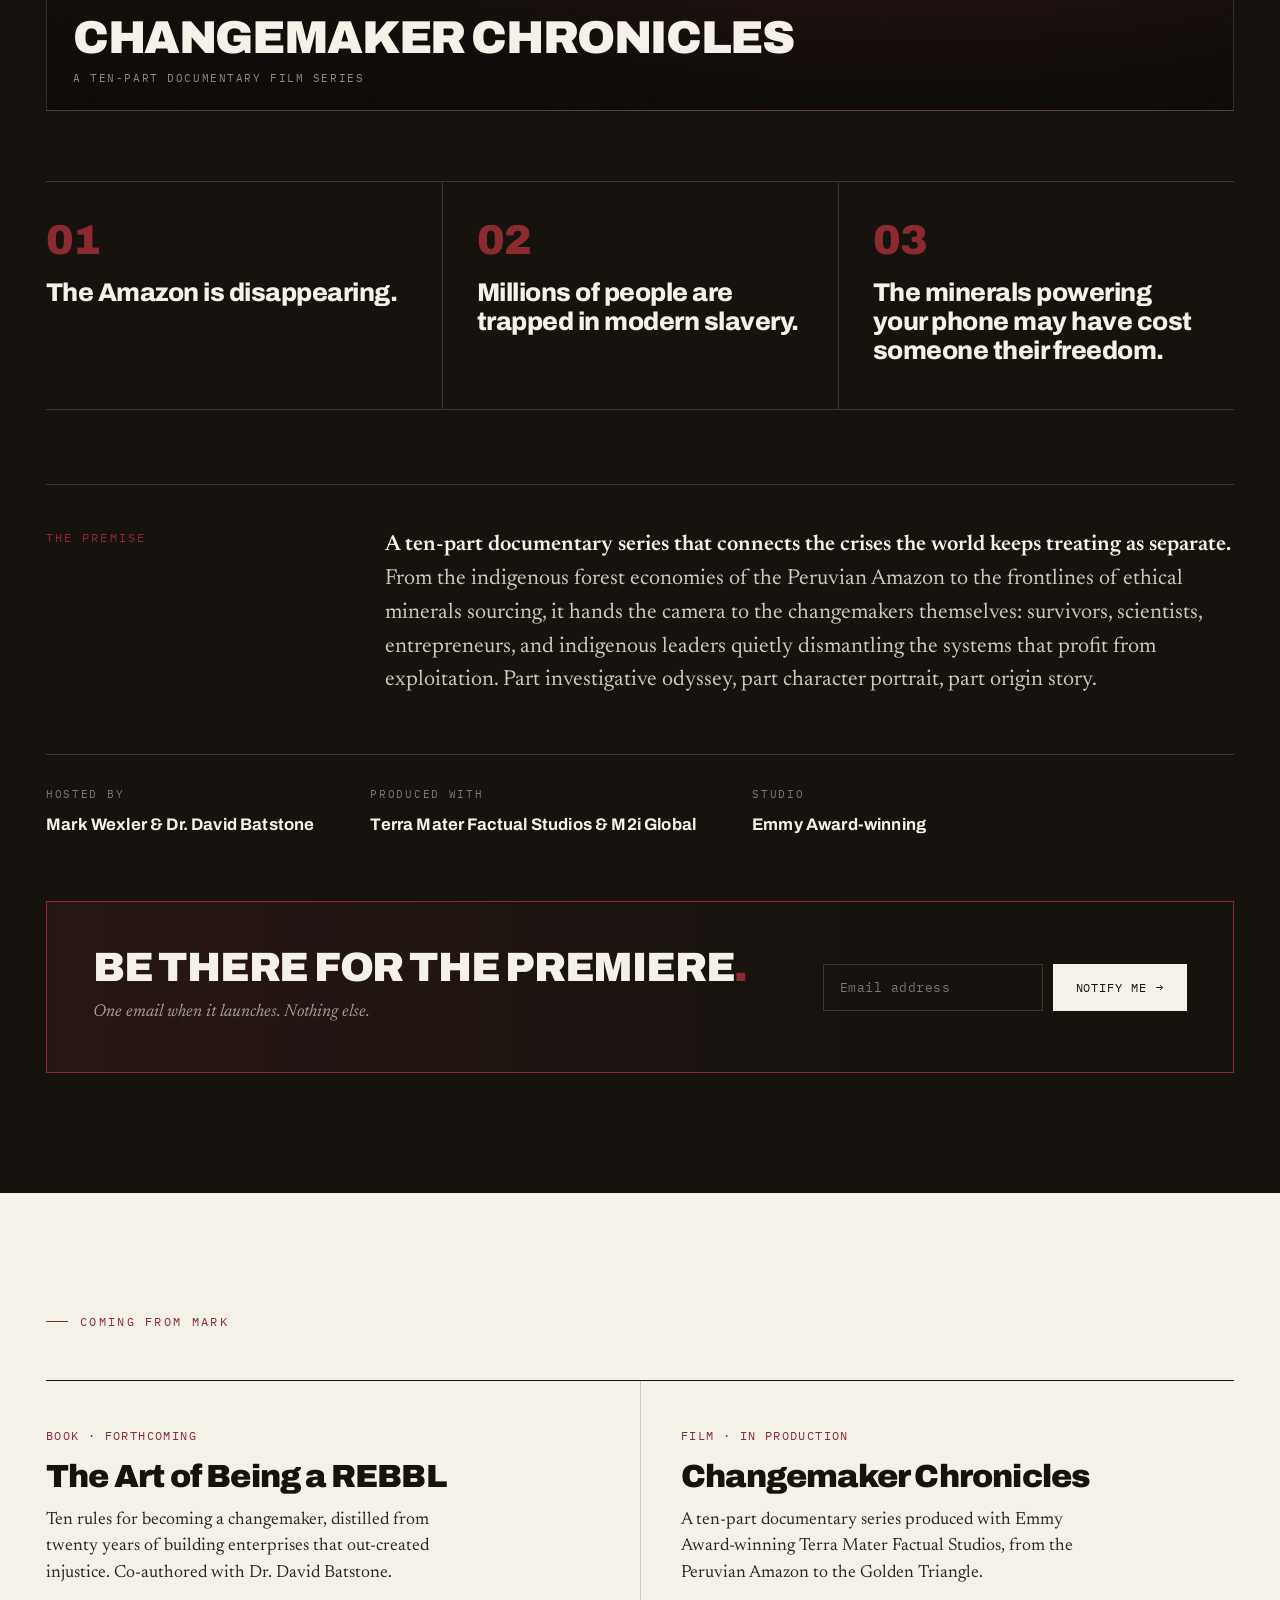
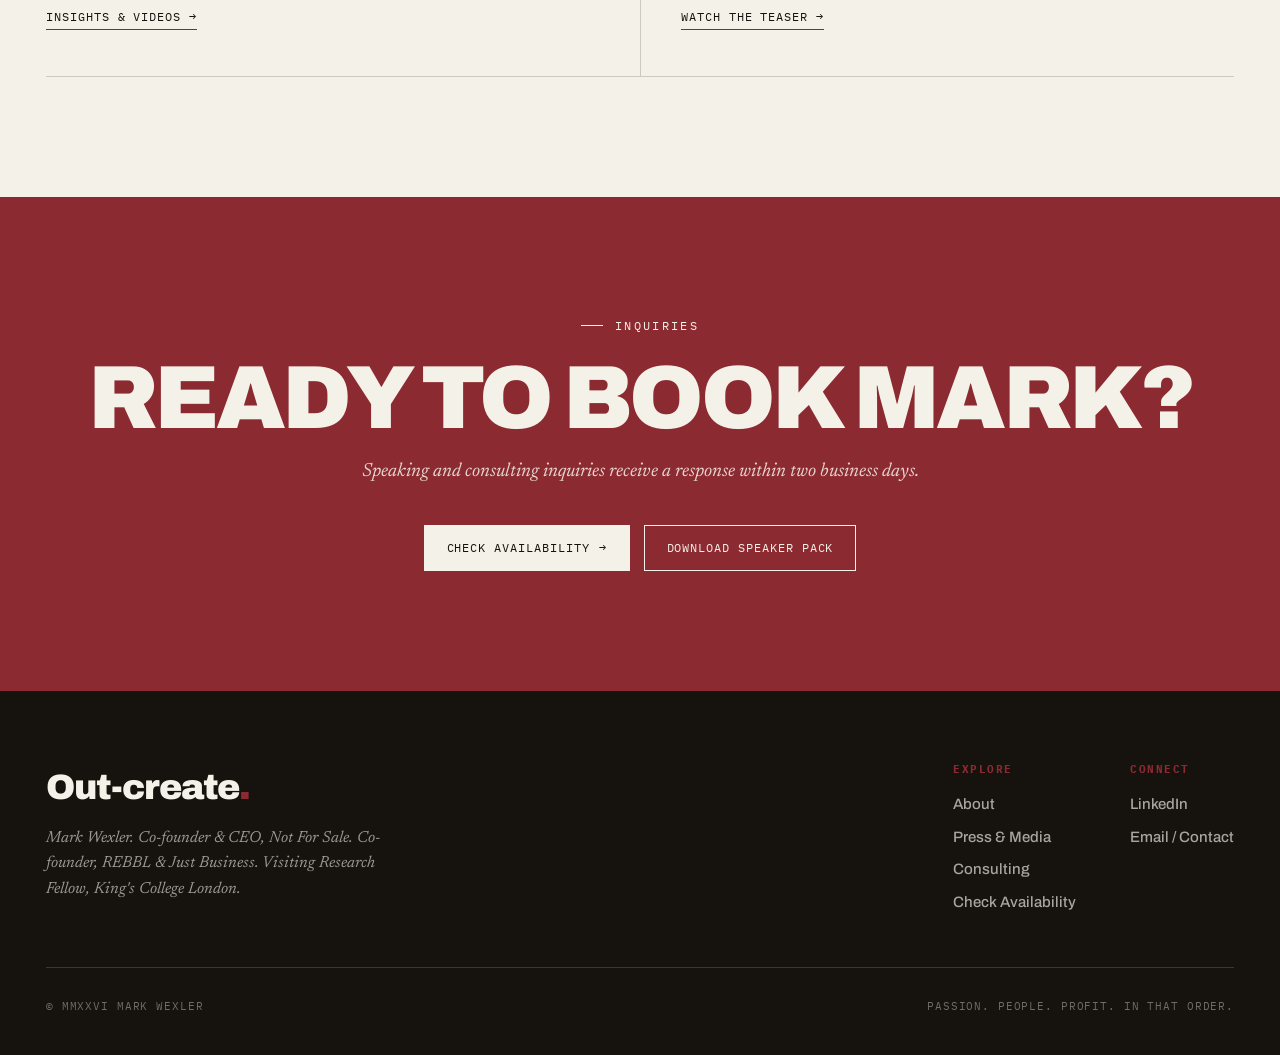
==== commit 3cdfc2f1: "Back-to-top button, accessible focus states, spacing consistency pass - Back-to-top button on all pa" ====
--- a/index.html
+++ b/index.html
@@ -305,6 +305,7 @@
   </div>
 </footer>
 
+<button class="totop" id="totop" aria-label="Back to top" title="Back to top"><svg viewBox="0 0 24 24" fill="none" stroke="currentColor" stroke-width="2" stroke-linecap="round" stroke-linejoin="round" aria-hidden="true"><path d="M12 19V5M5 12l7-7 7 7"/></svg></button>
 <script src="assets/app.js"></script>
 </body>
 </html>
--- a/assets/site.css
+++ b/assets/site.css
@@ -202,7 +202,7 @@
 .story p{font-family:var(--serif);font-size:1.06rem;line-height:1.5;color:rgba(244,241,232,.74)}
 
 /* ---------- CHANGEMAKER CHRONICLES (cinematic) ---------- */
-.chronicles{background:var(--ink);color:var(--paper);padding:0 0 130px;border-top:1px solid var(--ink);position:relative;overflow:hidden}
+.chronicles{background:var(--ink);color:var(--paper);padding:0 0 120px;border-top:1px solid var(--ink);position:relative;overflow:hidden}
 .chronicles::before{content:"";position:absolute;top:-160px;right:-160px;width:64vw;height:64vw;max-width:820px;max-height:820px;
   background:radial-gradient(circle,rgba(140,42,49,.30),transparent 62%);pointer-events:none;z-index:0}
 .chronicles .wrap{position:relative;z-index:1}
@@ -303,7 +303,7 @@
 .ccard a:hover{color:var(--ox)}
 
 /* ---------- CTA ---------- */
-.cta{background:var(--ox);color:var(--paper);text-align:center;padding:130px 0}
+.cta{background:var(--ox);color:var(--paper);text-align:center;padding:120px 0}
 .cta .kick{justify-content:center;color:var(--paper)}
 .cta .kick::before{background:var(--paper)}
 .cta h2{font-family:var(--disp);font-weight:900;font-size:clamp(2.8rem,7vw,6rem);letter-spacing:-.04em;line-height:.94;margin:22px 0 18px;text-transform:uppercase}
@@ -394,6 +394,27 @@
 .foot-bot{display:flex;justify-content:space-between;flex-wrap:wrap;gap:10px;margin-top:30px}
 .foot-bot p{font-family:var(--mono);font-size:.68rem;letter-spacing:.08em;text-transform:uppercase;color:rgba(244,241,232,.4)}
 
+/* ---------- BACK TO TOP ---------- */
+.totop{position:fixed;right:24px;bottom:24px;z-index:900;width:48px;height:48px;display:flex;align-items:center;justify-content:center;
+  background:var(--paper);color:var(--ink);border:1px solid var(--ink);cursor:pointer;opacity:0;transform:translateY(10px);pointer-events:none;
+  transition:opacity .3s,transform .3s,background .25s,color .25s,border-color .25s}
+.totop.show{opacity:1;transform:none;pointer-events:auto}
+.totop:hover{background:var(--ox);color:var(--paper);border-color:var(--ox)}
+.totop svg{width:17px;height:17px;display:block}
+@media(max-width:640px){.totop{right:16px;bottom:16px;width:44px;height:44px}}
+
+/* ---------- reCAPTCHA attribution (badge hidden per Google terms) ---------- */
+.grecaptcha-badge{visibility:hidden!important}
+.mw-recaptcha-note{font-family:var(--mono);font-size:.62rem;letter-spacing:.06em;line-height:1.7;color:var(--grey);margin-top:18px;max-width:56ch}
+.mw-recaptcha-note a{color:var(--ox);text-decoration:none;border-bottom:1px solid var(--line)}
+.mw-recaptcha-note a:hover{color:var(--ink)}
+.chronicles .mw-recaptcha-note{color:rgba(244,241,232,.45)}
+.chronicles .mw-recaptcha-note a{color:var(--paper);border-bottom-color:var(--line-d)}
+
+/* ---------- FOCUS (accessibility, on-brand) ---------- */
+a:focus-visible,button:focus-visible,input:focus-visible,select:focus-visible,textarea:focus-visible,.entry:focus-visible,.chron-player:focus-visible,[tabindex]:focus-visible{
+  outline:2px solid var(--ox);outline-offset:3px}
+
 /* ---------- REVEAL / MOTION ---------- */
 .reveal{opacity:0;transform:translateY(28px);transition:opacity .9s cubic-bezier(.2,.7,.2,1),transform .9s cubic-bezier(.2,.7,.2,1)}
 .reveal.in{opacity:1;transform:none}
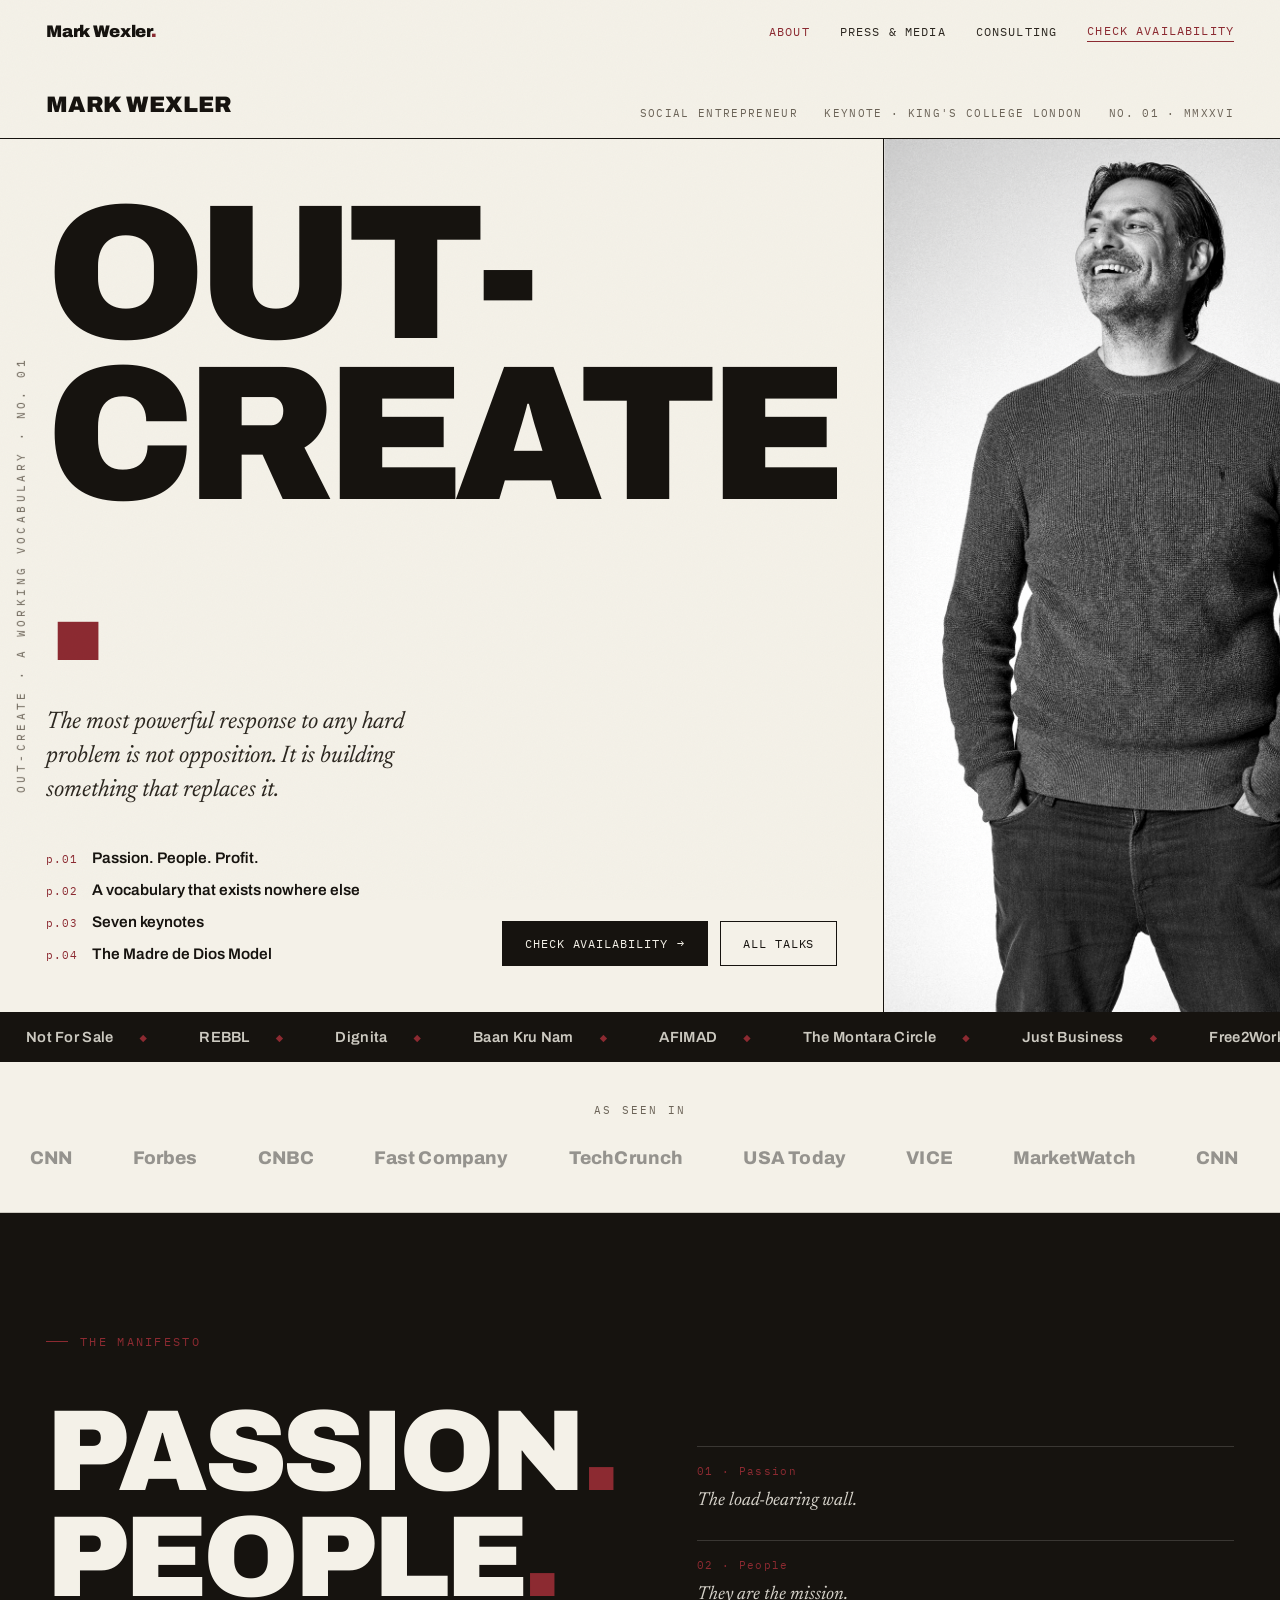
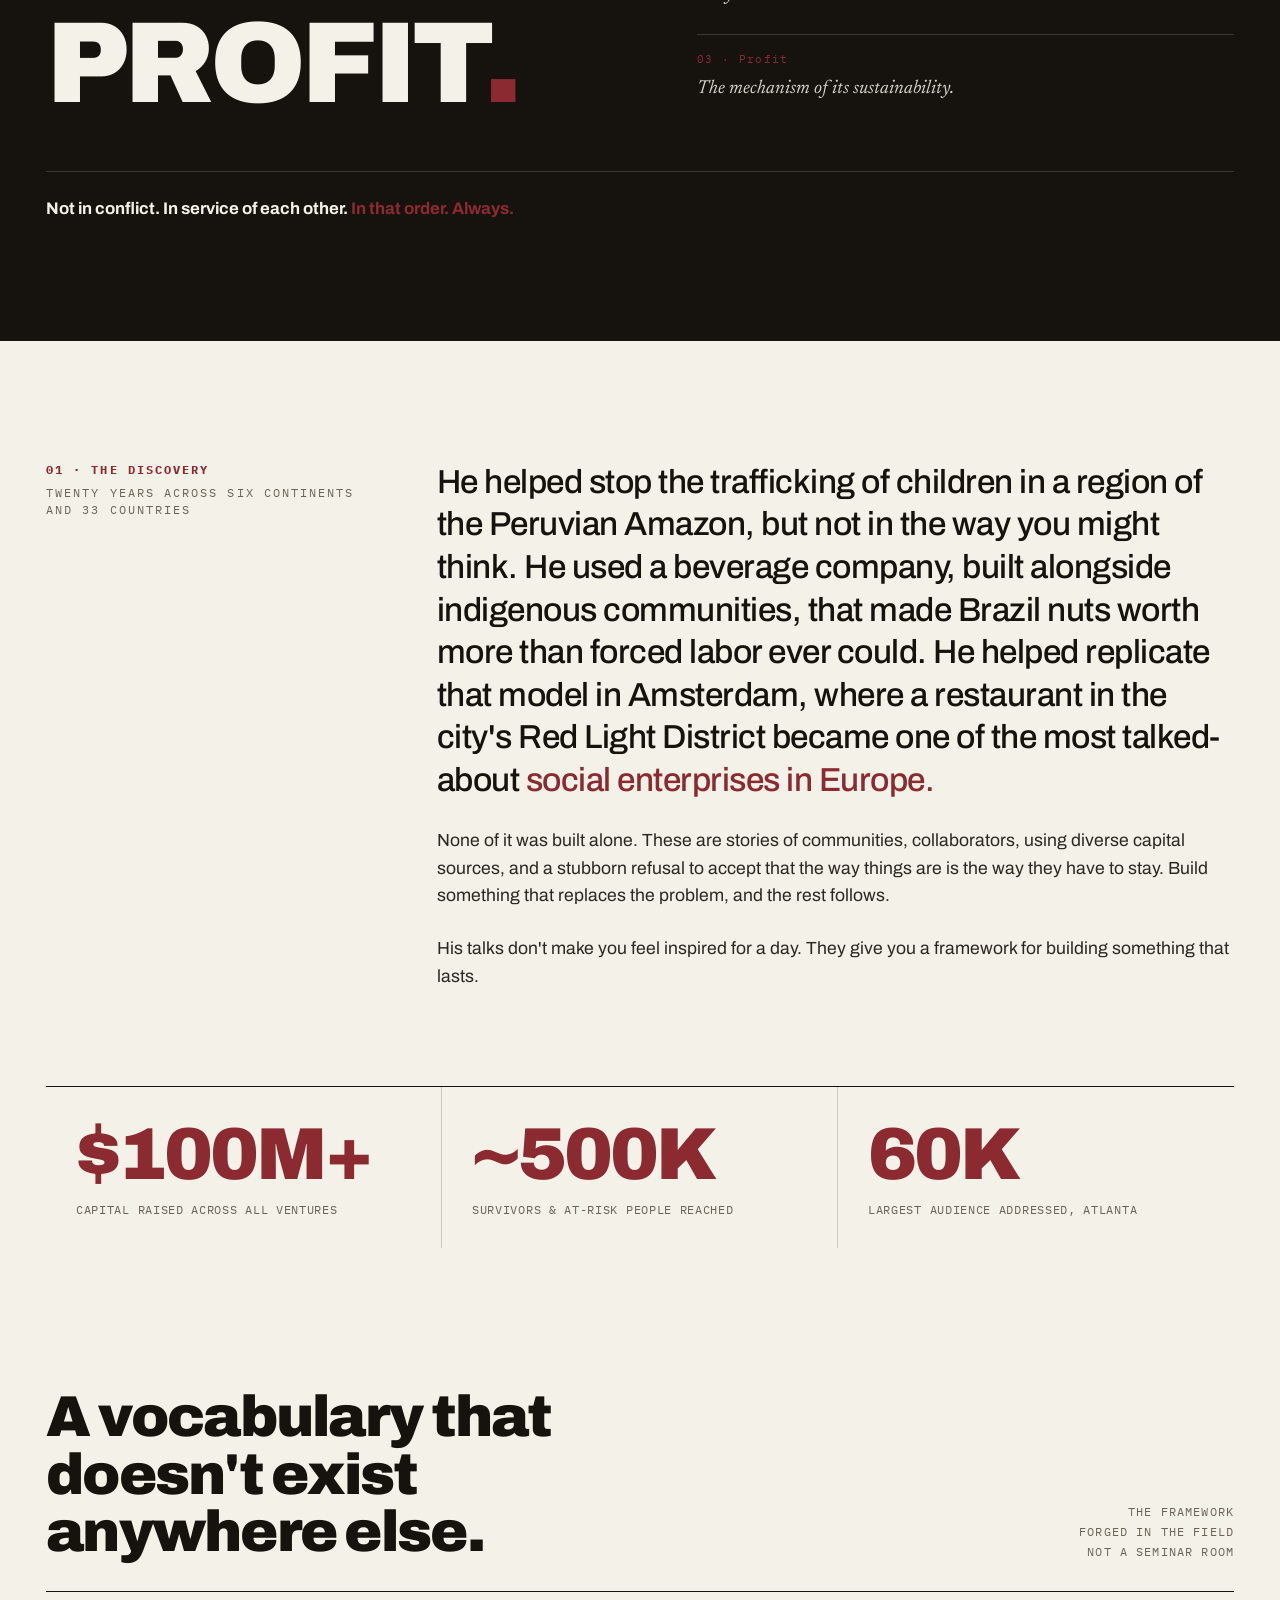
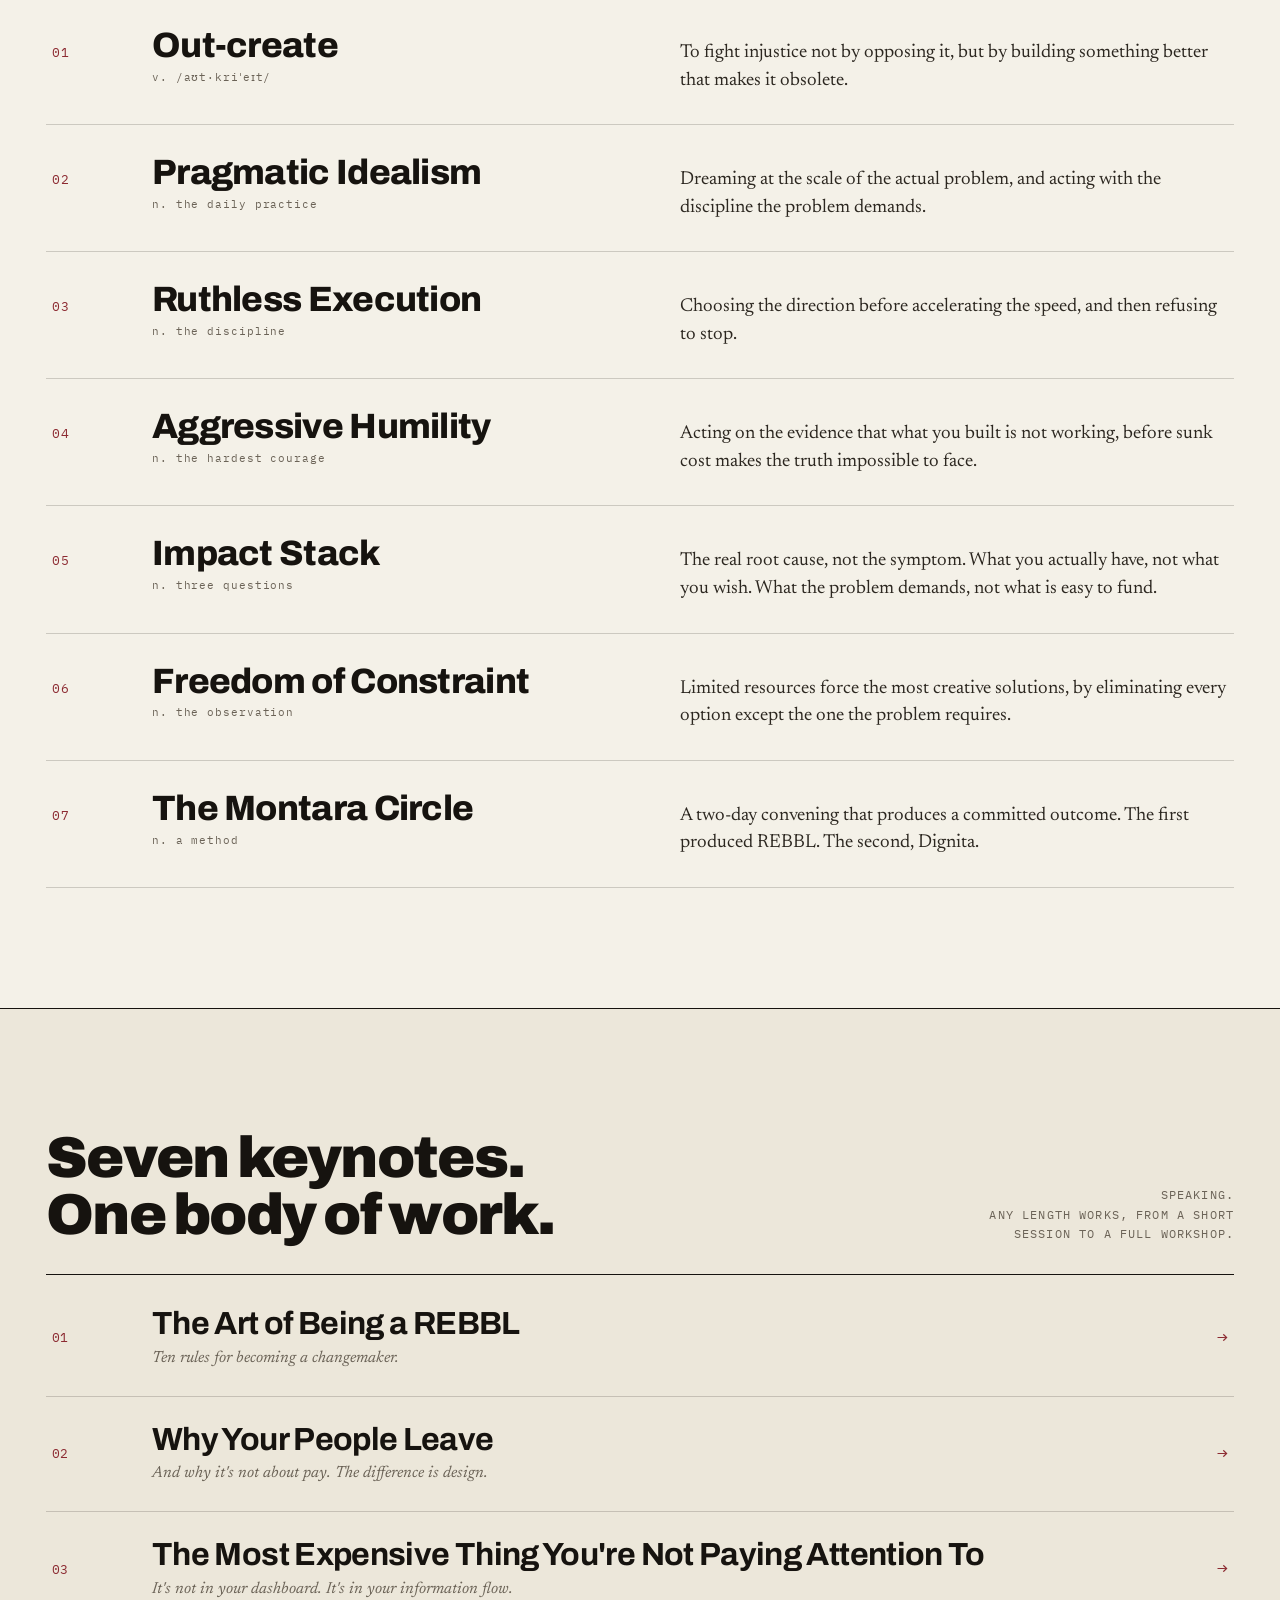
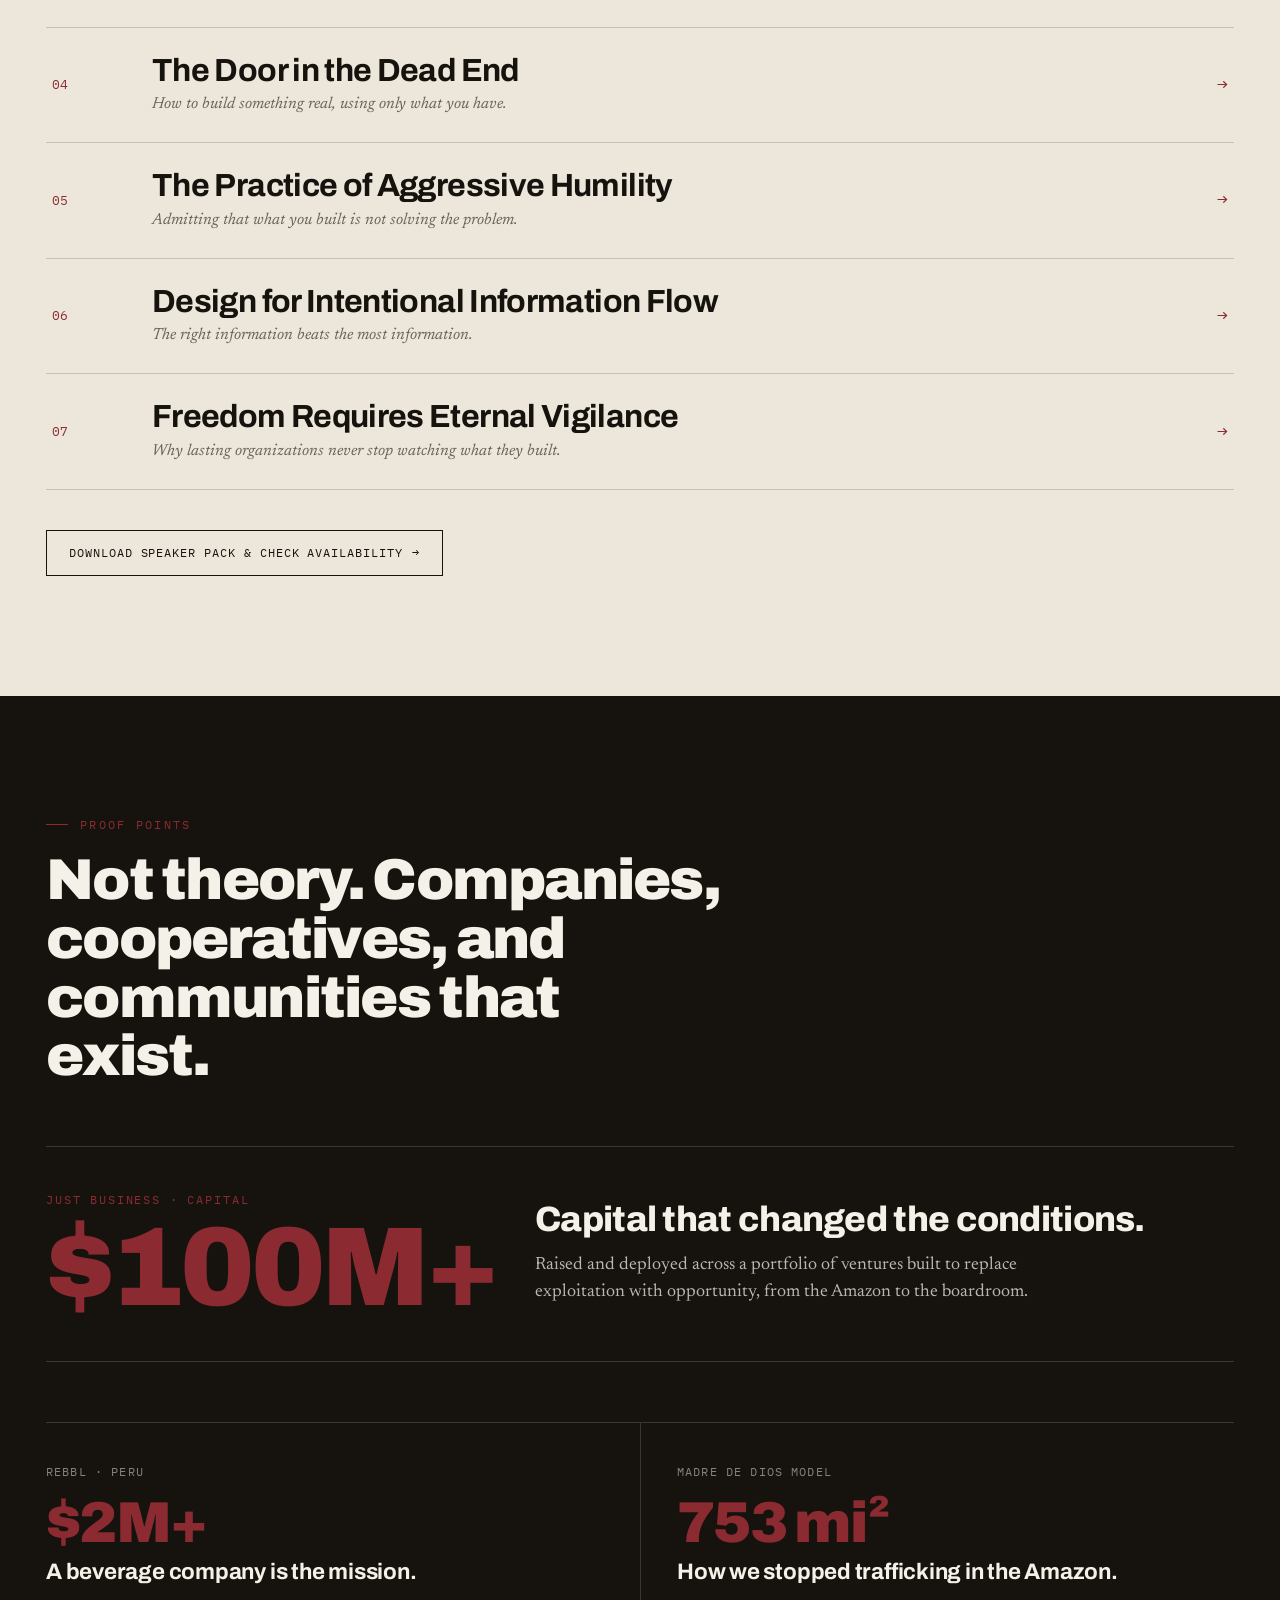
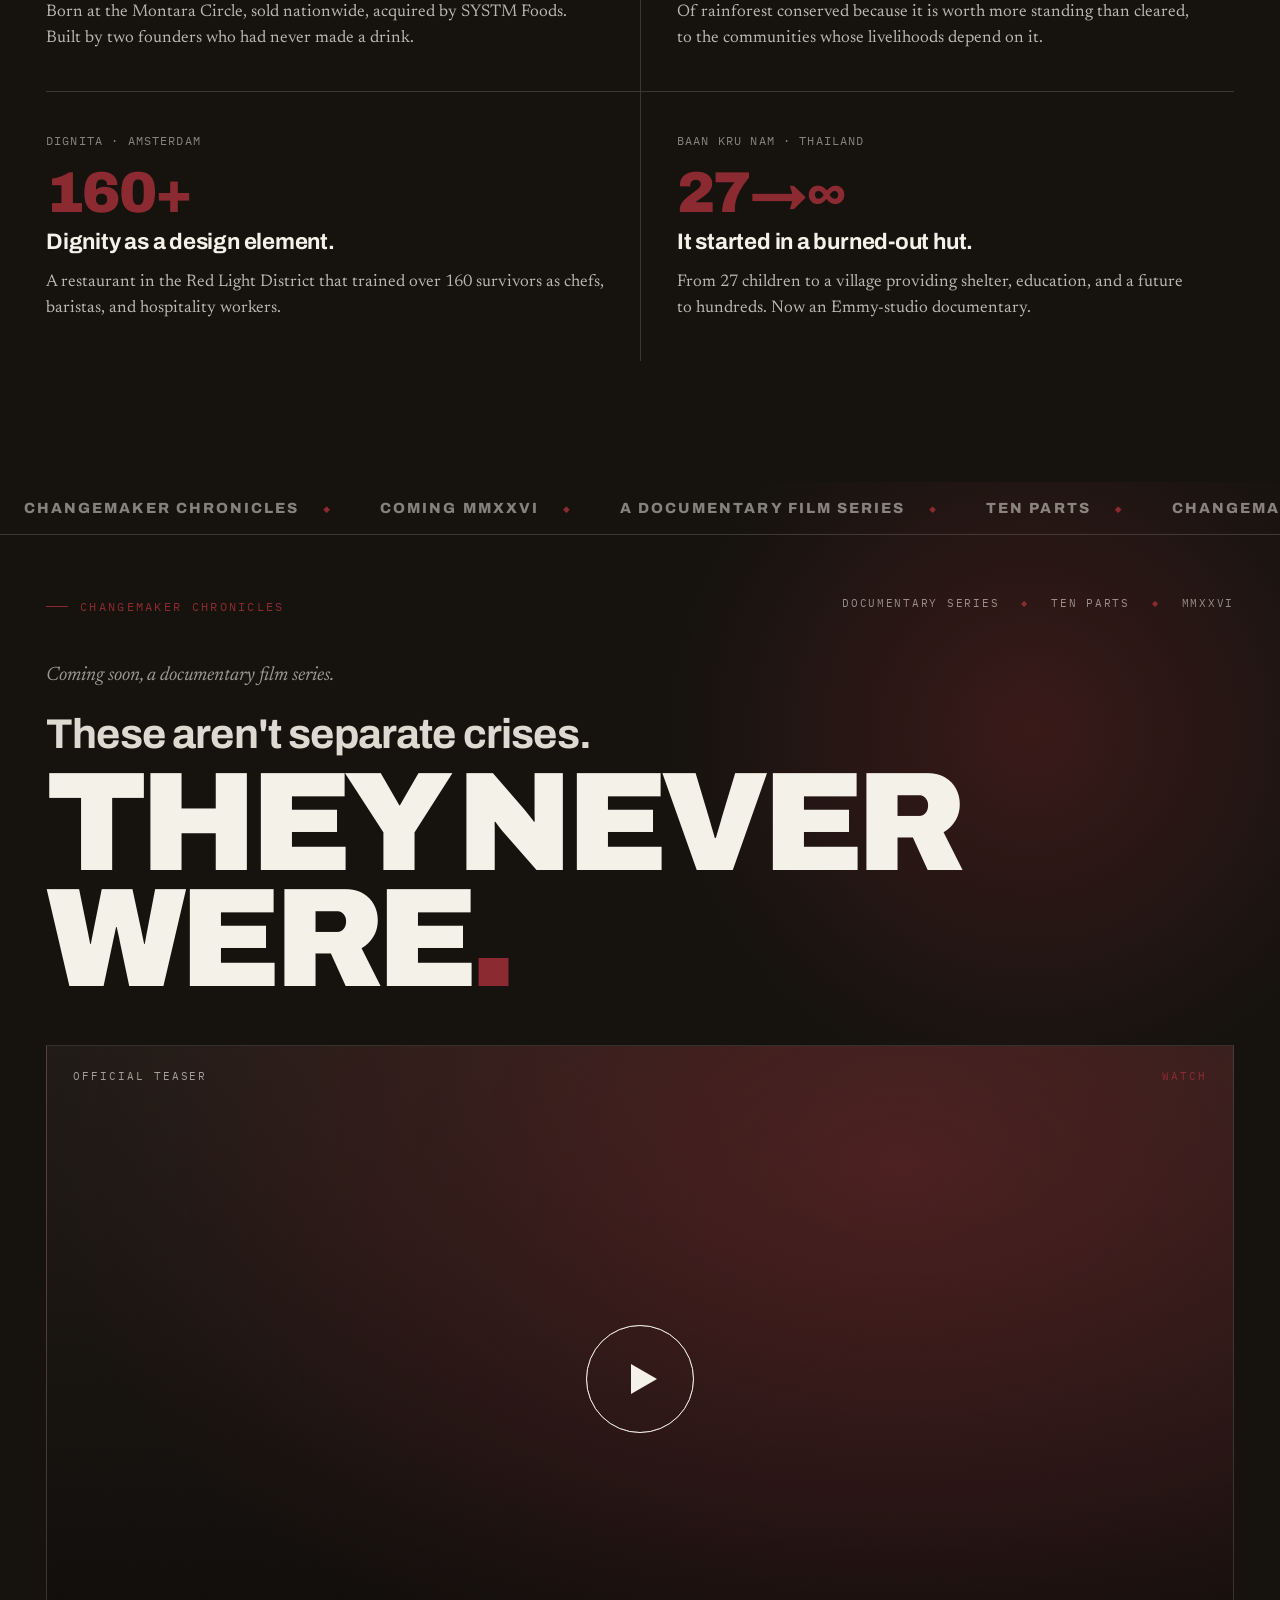
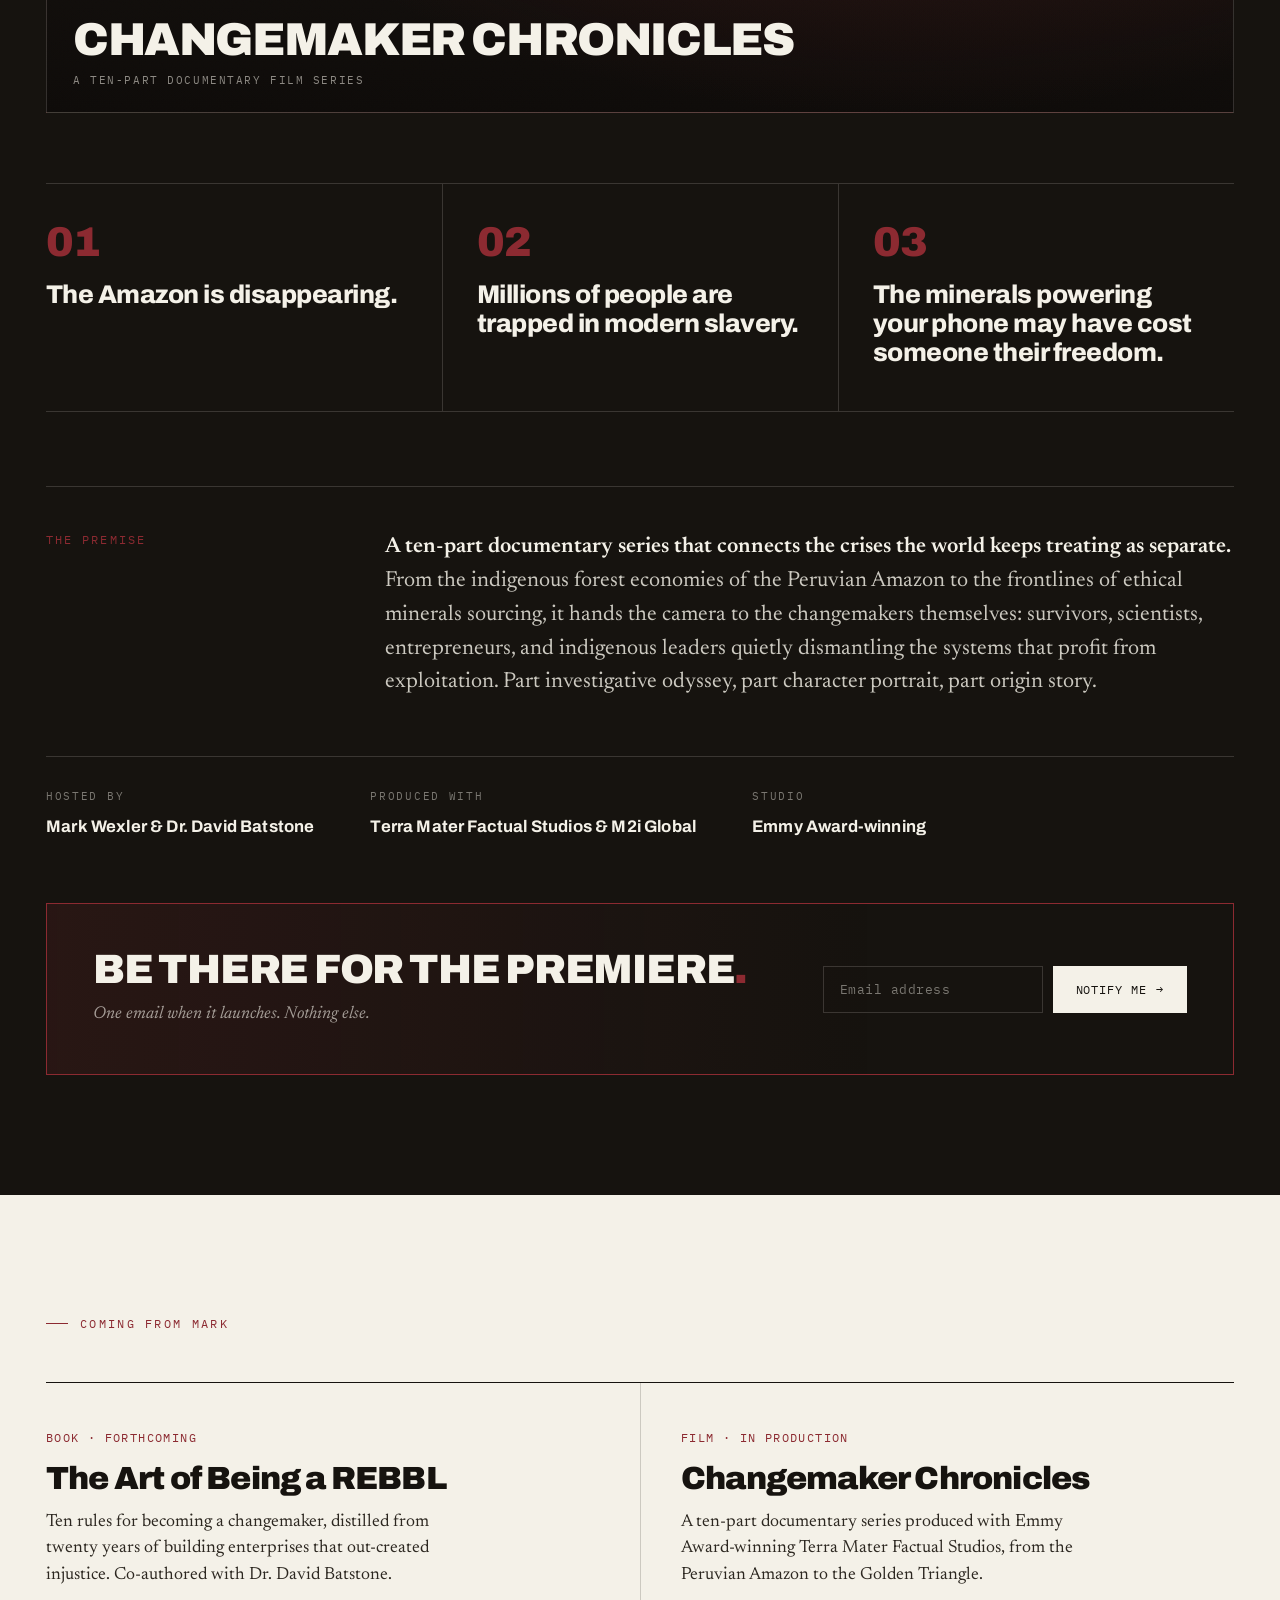
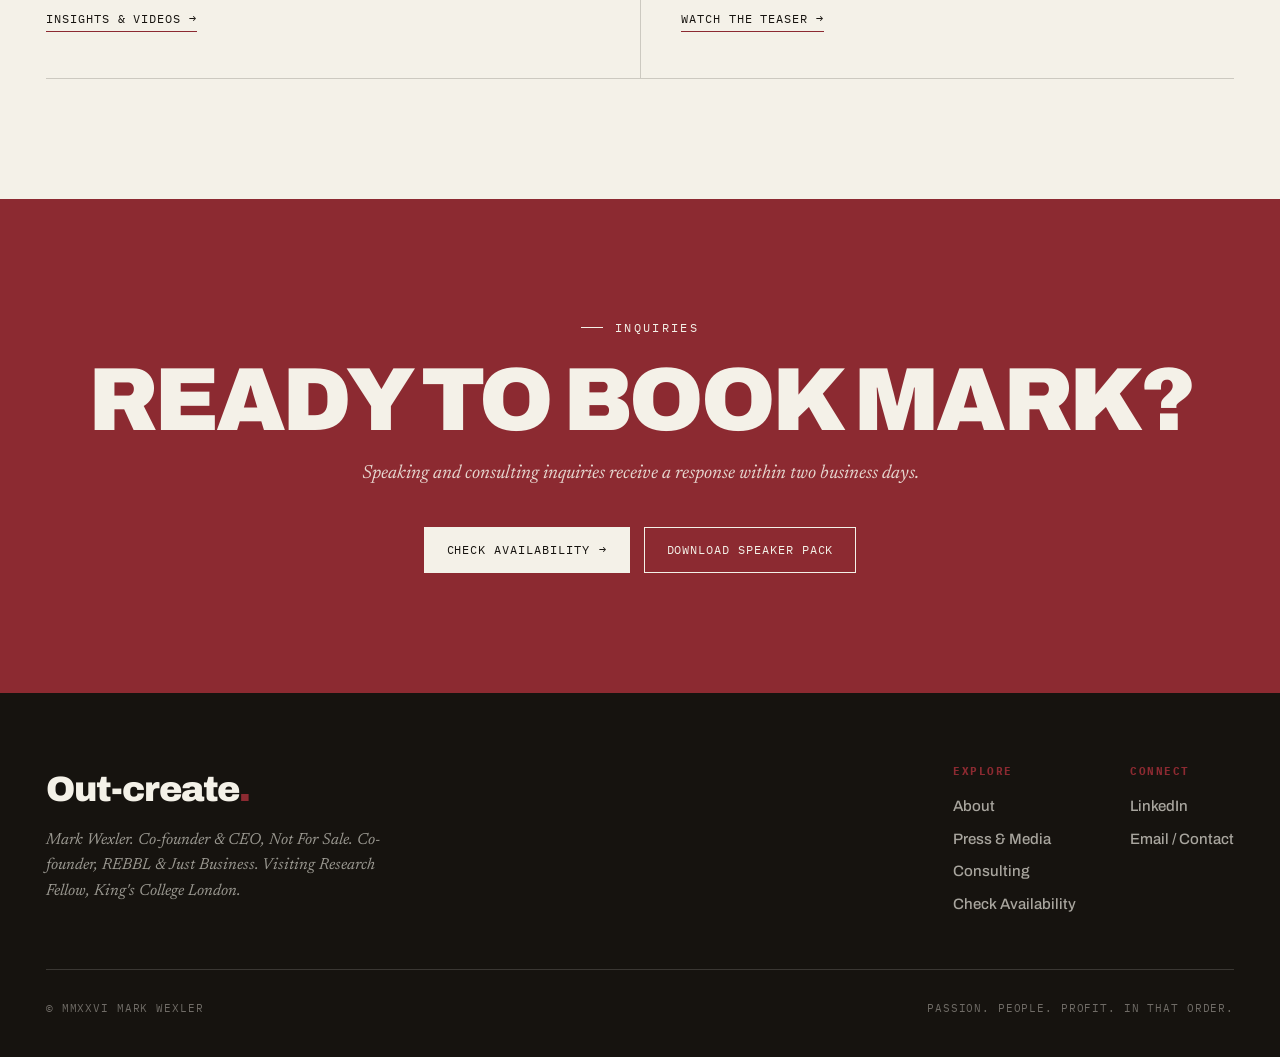
==== commit d0f78b2e: "Favicon, mobile hamburger menu, logo marquee, click-to-play video posters - Favicon 'MW.' in all pag" ====
--- a/index.html
+++ b/index.html
@@ -3,6 +3,7 @@
 <head>
 <meta charset="utf-8" />
 <meta name="viewport" content="width=device-width, initial-scale=1" />
+<link rel="icon" href="data:image/svg+xml,<svg xmlns='http://www.w3.org/2000/svg' viewBox='0 0 100 100'><rect width='100' height='100' fill='%2316130f'/><text x='9' y='70' font-family='Archivo,Helvetica,Arial,sans-serif' font-weight='900' font-size='44' fill='%23f4f1e8'>MW<tspan fill='%238c2a31'>.</tspan></text></svg>" />
 <title>Mark Wexler · Out-create. / No. 01</title>
 <meta name="description" content="Mark Wexler, social entrepreneur, keynote speaker, and Visiting Research Fellow at King's College London. Not just opposing what's broken. Building what replaces it." />
 <link rel="preconnect" href="https://fonts.googleapis.com">
@@ -21,6 +22,7 @@
       <a href="consulting.html">Consulting</a>
       <a href="contact.html" class="nav-cta">Check availability</a>
     </nav>
+    <button class="navtoggle" aria-label="Menu" aria-expanded="false"><i></i></button>
   </div>
 </header>
 
@@ -75,16 +77,24 @@
 <section class="seenin">
   <div class="wrap">
     <div class="lab">As seen in</div>
-    <div class="logo-bar">
-      <a href="press.html">CNN</a>
-      <a href="press.html">Forbes</a>
-      <a href="press.html">CNBC</a>
-      <a href="press.html">Fast Company</a>
-      <a href="press.html">TechCrunch</a>
-      <a href="press.html">USA Today</a>
-      <a href="press.html">VICE</a>
-      <a href="press.html">MarketWatch</a>
-    </div>
+  </div>
+  <div class="logo-track">
+    <a href="press.html">CNN</a>
+    <a href="press.html">Forbes</a>
+    <a href="press.html">CNBC</a>
+    <a href="press.html">Fast Company</a>
+    <a href="press.html">TechCrunch</a>
+    <a href="press.html">USA Today</a>
+    <a href="press.html">VICE</a>
+    <a href="press.html">MarketWatch</a>
+    <a href="press.html">CNN</a>
+    <a href="press.html">Forbes</a>
+    <a href="press.html">CNBC</a>
+    <a href="press.html">Fast Company</a>
+    <a href="press.html">TechCrunch</a>
+    <a href="press.html">USA Today</a>
+    <a href="press.html">VICE</a>
+    <a href="press.html">MarketWatch</a>
   </div>
 </section>
 
--- a/assets/site.css
+++ b/assets/site.css
@@ -46,7 +46,24 @@
 .nav-links a{font-family:var(--mono);font-size:.72rem;letter-spacing:.1em;text-transform:uppercase;color:var(--ink-2);text-decoration:none;transition:color .3s}
 .nav-links a:hover,.nav-links a.active{color:var(--ox)}
 .nav-cta{color:var(--ox)!important;border-bottom:1px solid var(--ox);padding-bottom:2px}
-@media(max-width:880px){.nav-links a:not(.nav-cta){display:none}}
+/* hamburger + mobile menu */
+.navtoggle{display:none;width:44px;height:44px;background:none;border:0;cursor:pointer;padding:0;color:var(--ink);align-items:center;justify-content:center;z-index:1002}
+.navtoggle i{position:relative;display:block;width:24px;height:2px;background:currentColor;transition:background .2s}
+.navtoggle i::before,.navtoggle i::after{content:"";position:absolute;left:0;width:24px;height:2px;background:currentColor;transition:transform .3s,top .3s}
+.navtoggle i::before{top:-7px}
+.navtoggle i::after{top:7px}
+header.nav-open .navtoggle i{background:transparent}
+header.nav-open .navtoggle i::before{top:0;transform:rotate(45deg)}
+header.nav-open .navtoggle i::after{top:0;transform:rotate(-45deg)}
+@media(max-width:880px){
+  .navtoggle{display:flex}
+  header.nav-open{background:rgba(244,241,232,.98);backdrop-filter:blur(12px);border-bottom:1px solid var(--line)}
+  .nav-links{position:fixed;top:64px;left:0;right:0;background:var(--paper);border-bottom:1px solid var(--ink);flex-direction:column;align-items:stretch;gap:0;padding:6px 0 10px;
+    transform:translateY(-14px);opacity:0;pointer-events:none;transition:opacity .3s,transform .3s;max-height:calc(100vh - 64px);overflow:auto}
+  header.nav-open .nav-links{opacity:1;transform:none;pointer-events:auto}
+  .nav-links a{display:block;padding:18px 22px;font-size:.84rem;border-top:1px solid var(--line-soft)}
+  .nav-cta{border-bottom:0}
+}
 
 /* ---------- BUTTONS ---------- */
 .btn{display:inline-flex;align-items:center;gap:9px;font-family:var(--mono);font-size:.74rem;letter-spacing:.08em;text-transform:uppercase;
@@ -115,12 +132,19 @@
 .ticker-row span::after{content:"◆";color:var(--ox);margin-left:26px;font-size:.6rem;vertical-align:middle}
 
 /* ---------- AS SEEN IN (press logo bar) ---------- */
-.seenin{border-bottom:1px solid var(--line);padding:40px 0}
-.seenin .lab{font-family:var(--mono);font-size:.68rem;letter-spacing:.2em;text-transform:uppercase;color:var(--grey);text-align:center;margin-bottom:24px}
+.seenin{border-bottom:1px solid var(--line);padding:40px 0;overflow:hidden}
+.seenin .lab{font-family:var(--mono);font-size:.68rem;letter-spacing:.2em;text-transform:uppercase;color:var(--grey);text-align:center;margin-bottom:26px}
+/* homepage: smooth infinite marquee */
+.logo-track{display:flex;width:max-content;align-items:center;animation:scroll 42s linear infinite}
+.seenin:hover .logo-track{animation-play-state:paused}
+.logo-track a{font-family:var(--disp);font-weight:800;font-size:1.15rem;letter-spacing:.01em;color:var(--ink);text-decoration:none;opacity:.42;filter:grayscale(1);transition:opacity .3s,color .3s;padding:0 30px;white-space:nowrap;flex:none}
+.logo-track a:hover{opacity:1;color:var(--ox)}
+@media(max-width:640px){.logo-track a{font-size:1rem;padding:0 20px}}
+/* press page: static wordmark bar */
 .logo-bar{display:flex;flex-wrap:wrap;align-items:center;justify-content:center;gap:18px 44px}
-.logo-bar a{font-family:var(--disp);font-weight:800;font-size:1.15rem;letter-spacing:.01em;color:var(--ink);text-decoration:none;opacity:.42;filter:grayscale(1);transition:opacity .3s,color .3s}
+.logo-bar a,.logo-bar span{font-family:var(--disp);font-weight:800;font-size:1.15rem;letter-spacing:.01em;color:var(--ink);text-decoration:none;opacity:.42;filter:grayscale(1);transition:opacity .3s,color .3s}
 .logo-bar a:hover{opacity:1;color:var(--ox)}
-@media(max-width:640px){.logo-bar{gap:14px 26px}.logo-bar a{font-size:1rem}}
+@media(max-width:640px){.logo-bar{gap:14px 26px}.logo-bar a,.logo-bar span{font-size:1rem}}
 
 /* ---------- MANIFESTO (dark) ---------- */
 .manifesto{background:var(--ink);color:var(--paper);padding:120px 0}
@@ -277,6 +301,15 @@
 
 /* Responsive video embed */
 .video{position:relative;width:100%;aspect-ratio:16/9;background:#000;border:1px solid var(--line-d);overflow:hidden;margin-top:12px}
+/* click-to-play video facade (poster + play button, loads the embed on demand) */
+.vfacade{cursor:pointer;background:linear-gradient(180deg,#201b16,#0e0b09)}
+.vfacade .vposter{position:absolute;inset:0;width:100%;height:100%;object-fit:cover;filter:grayscale(.12) contrast(1.02) brightness(.82);transition:filter .3s,transform .4s}
+.vfacade:hover .vposter{filter:grayscale(0) brightness(.92);transform:scale(1.03)}
+.vfacade .vplay{position:absolute;top:50%;left:50%;transform:translate(-50%,-50%);width:74px;height:74px;border-radius:50%;border:1.5px solid var(--paper);display:flex;align-items:center;justify-content:center;background:rgba(22,19,15,.28);transition:.3s;z-index:2}
+.vfacade .vplay::before{content:"";border-style:solid;border-width:10px 0 10px 17px;border-color:transparent transparent transparent var(--paper);margin-left:5px;transition:.3s}
+.vfacade:hover .vplay{background:var(--ox);border-color:var(--ox);transform:translate(-50%,-50%) scale(1.06)}
+.vfacade iframe{position:absolute;inset:0;width:100%;height:100%;border:0;z-index:3}
+@media(max-width:520px){.vfacade .vplay{width:58px;height:58px}.vfacade .vplay::before{border-width:8px 0 8px 13px}}
 .video iframe{position:absolute;inset:0;width:100%;height:100%;border:0}
 
 /* Email capture */
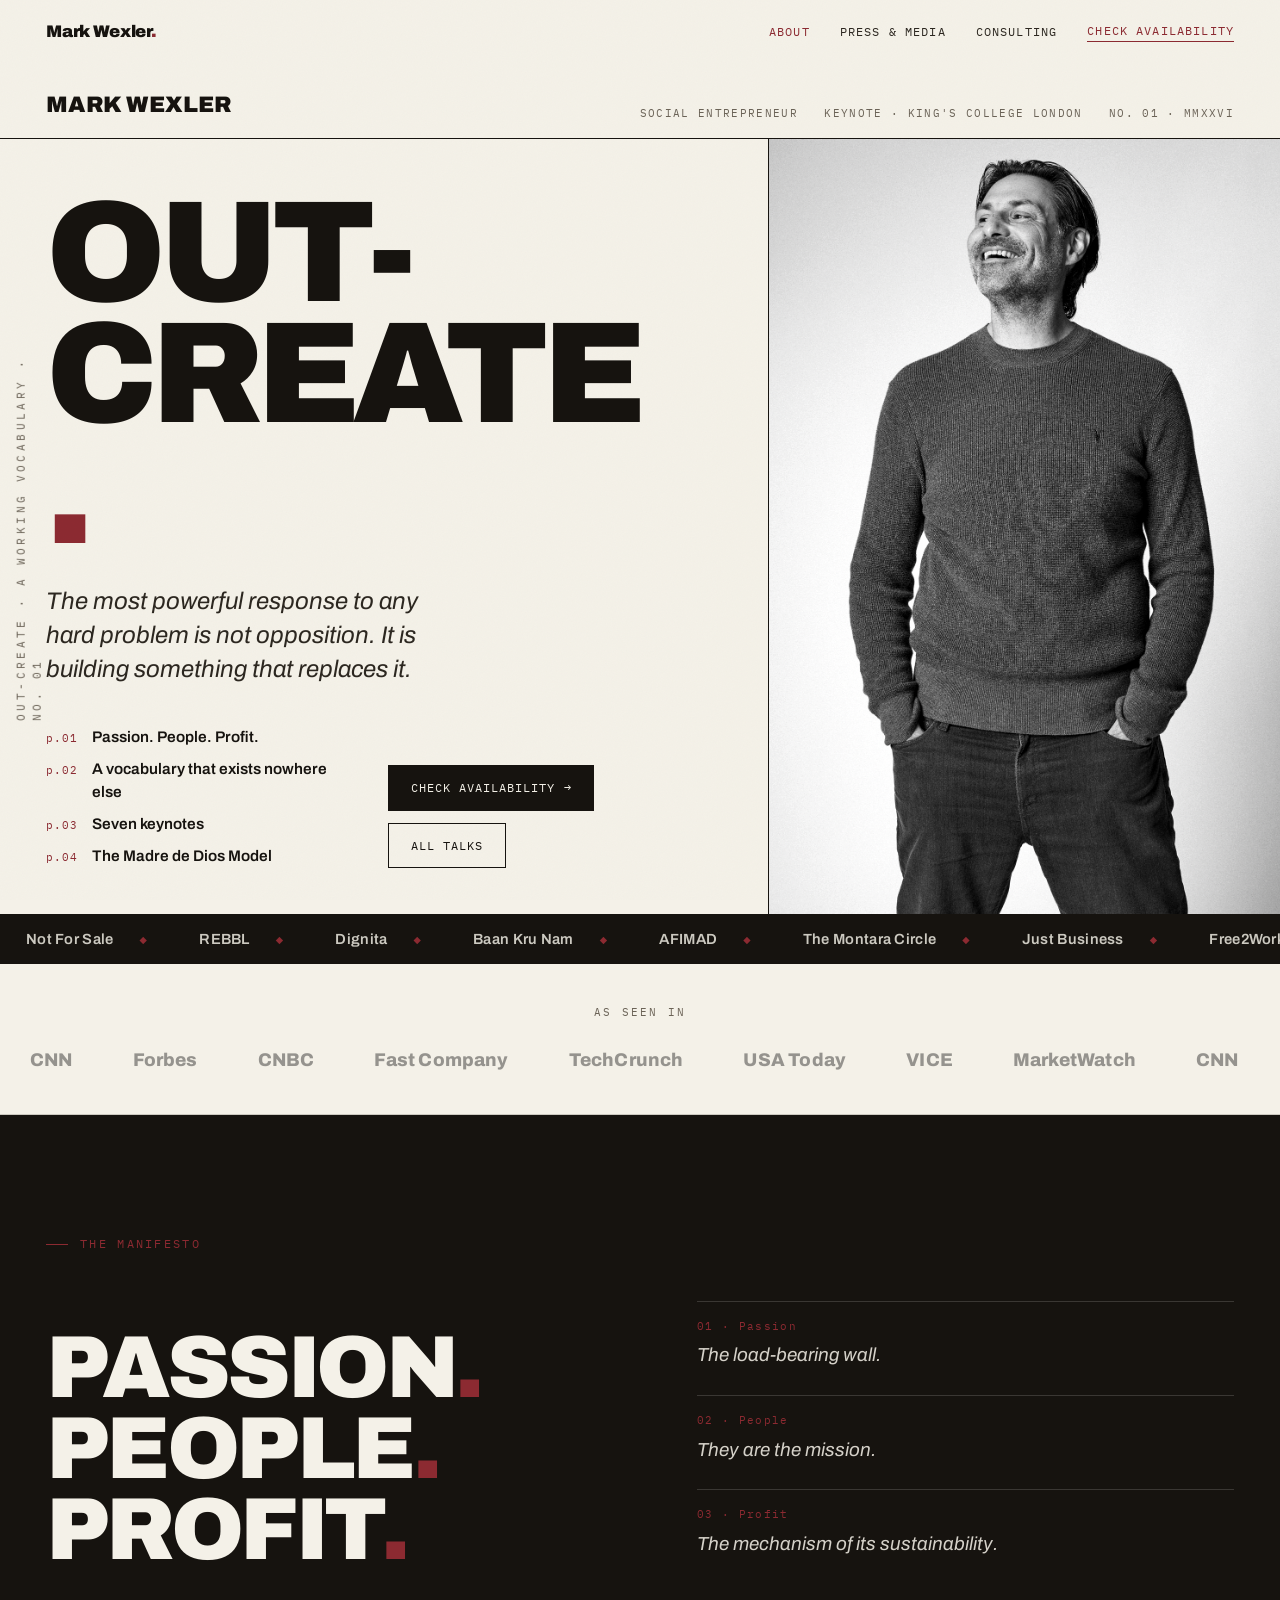
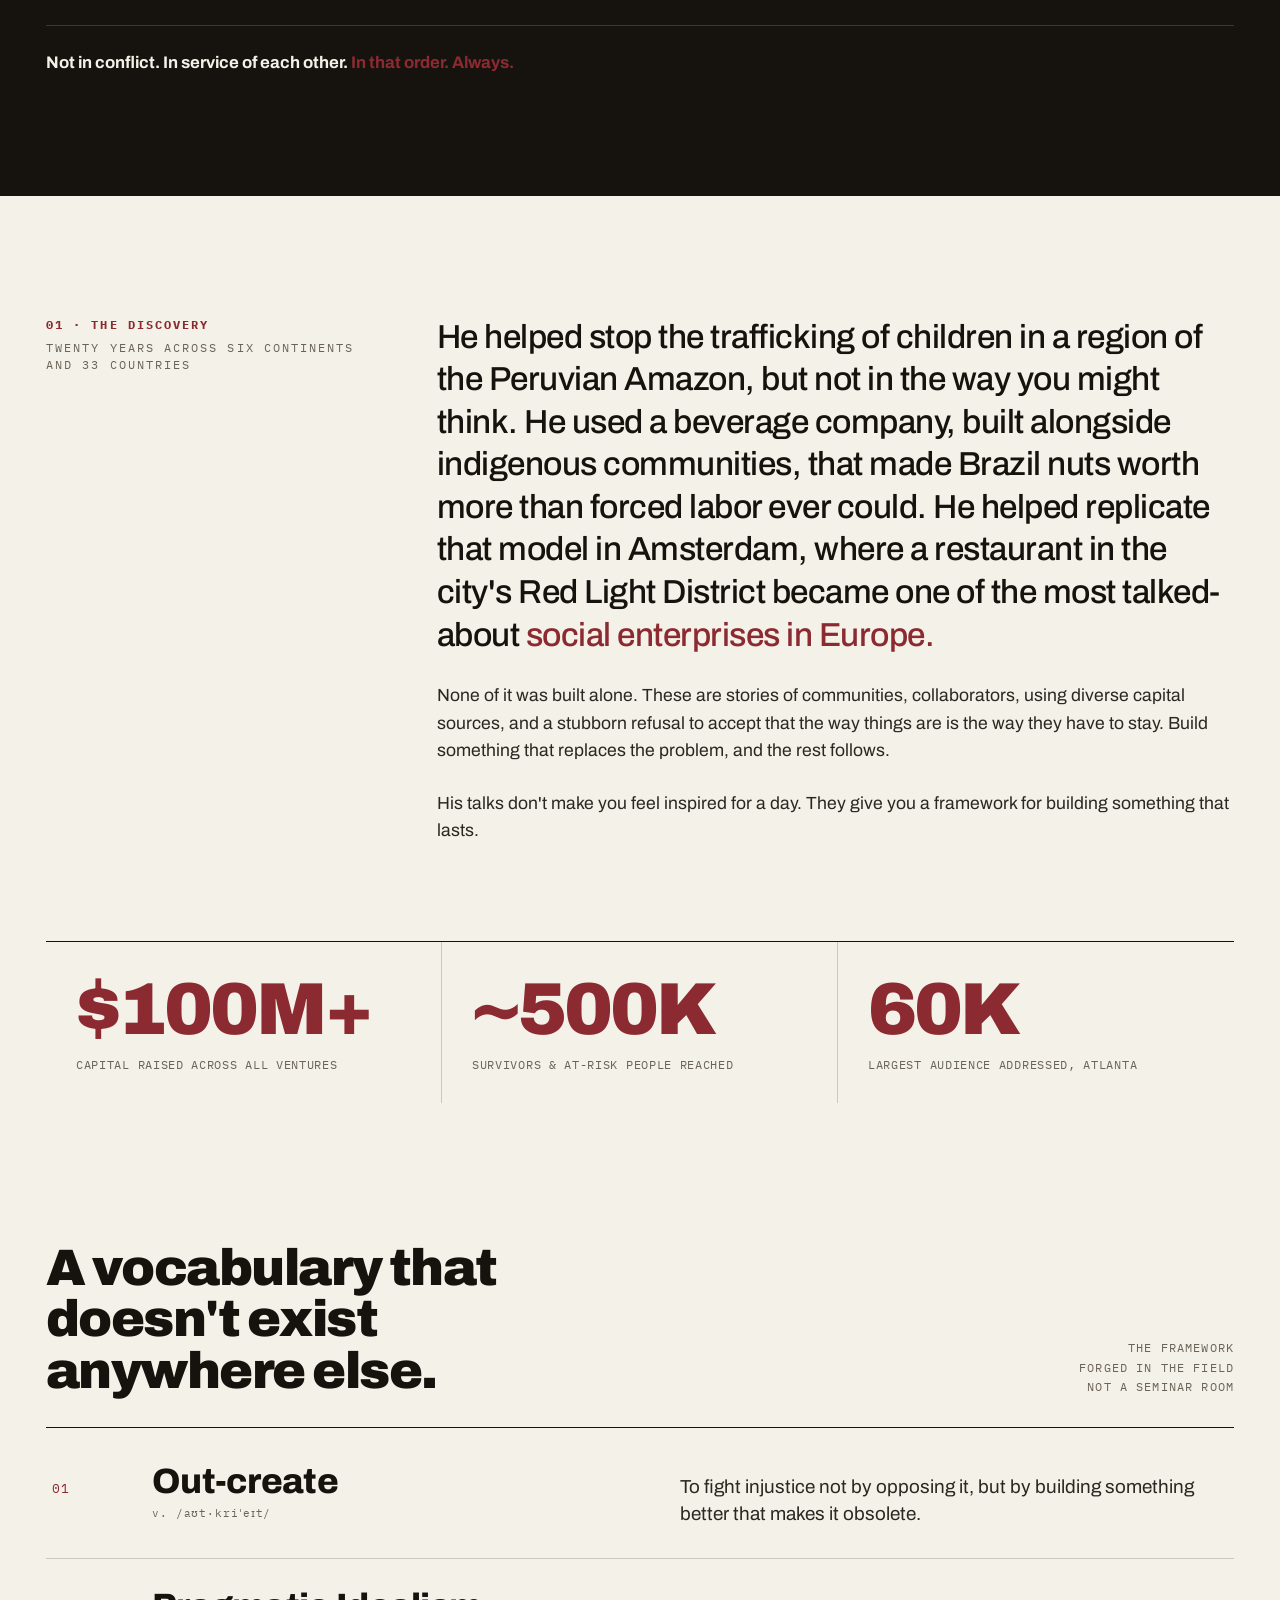
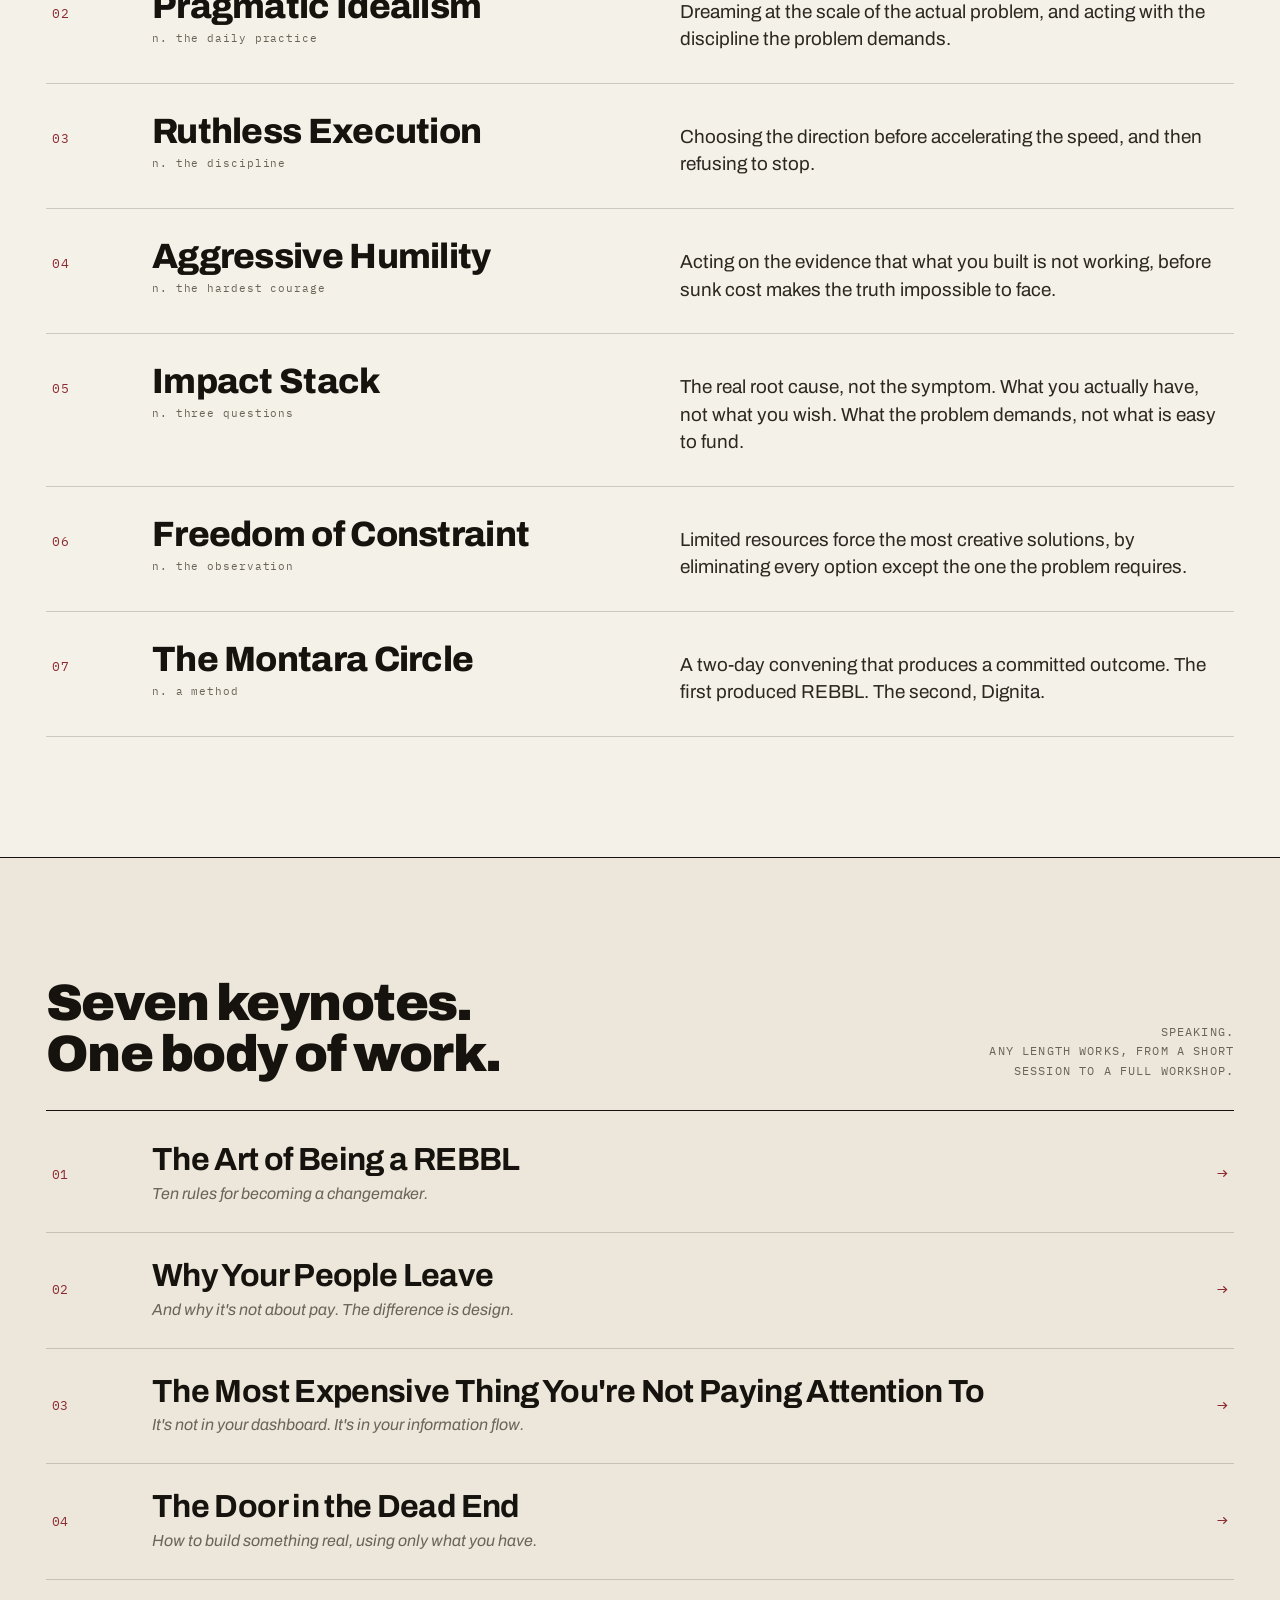
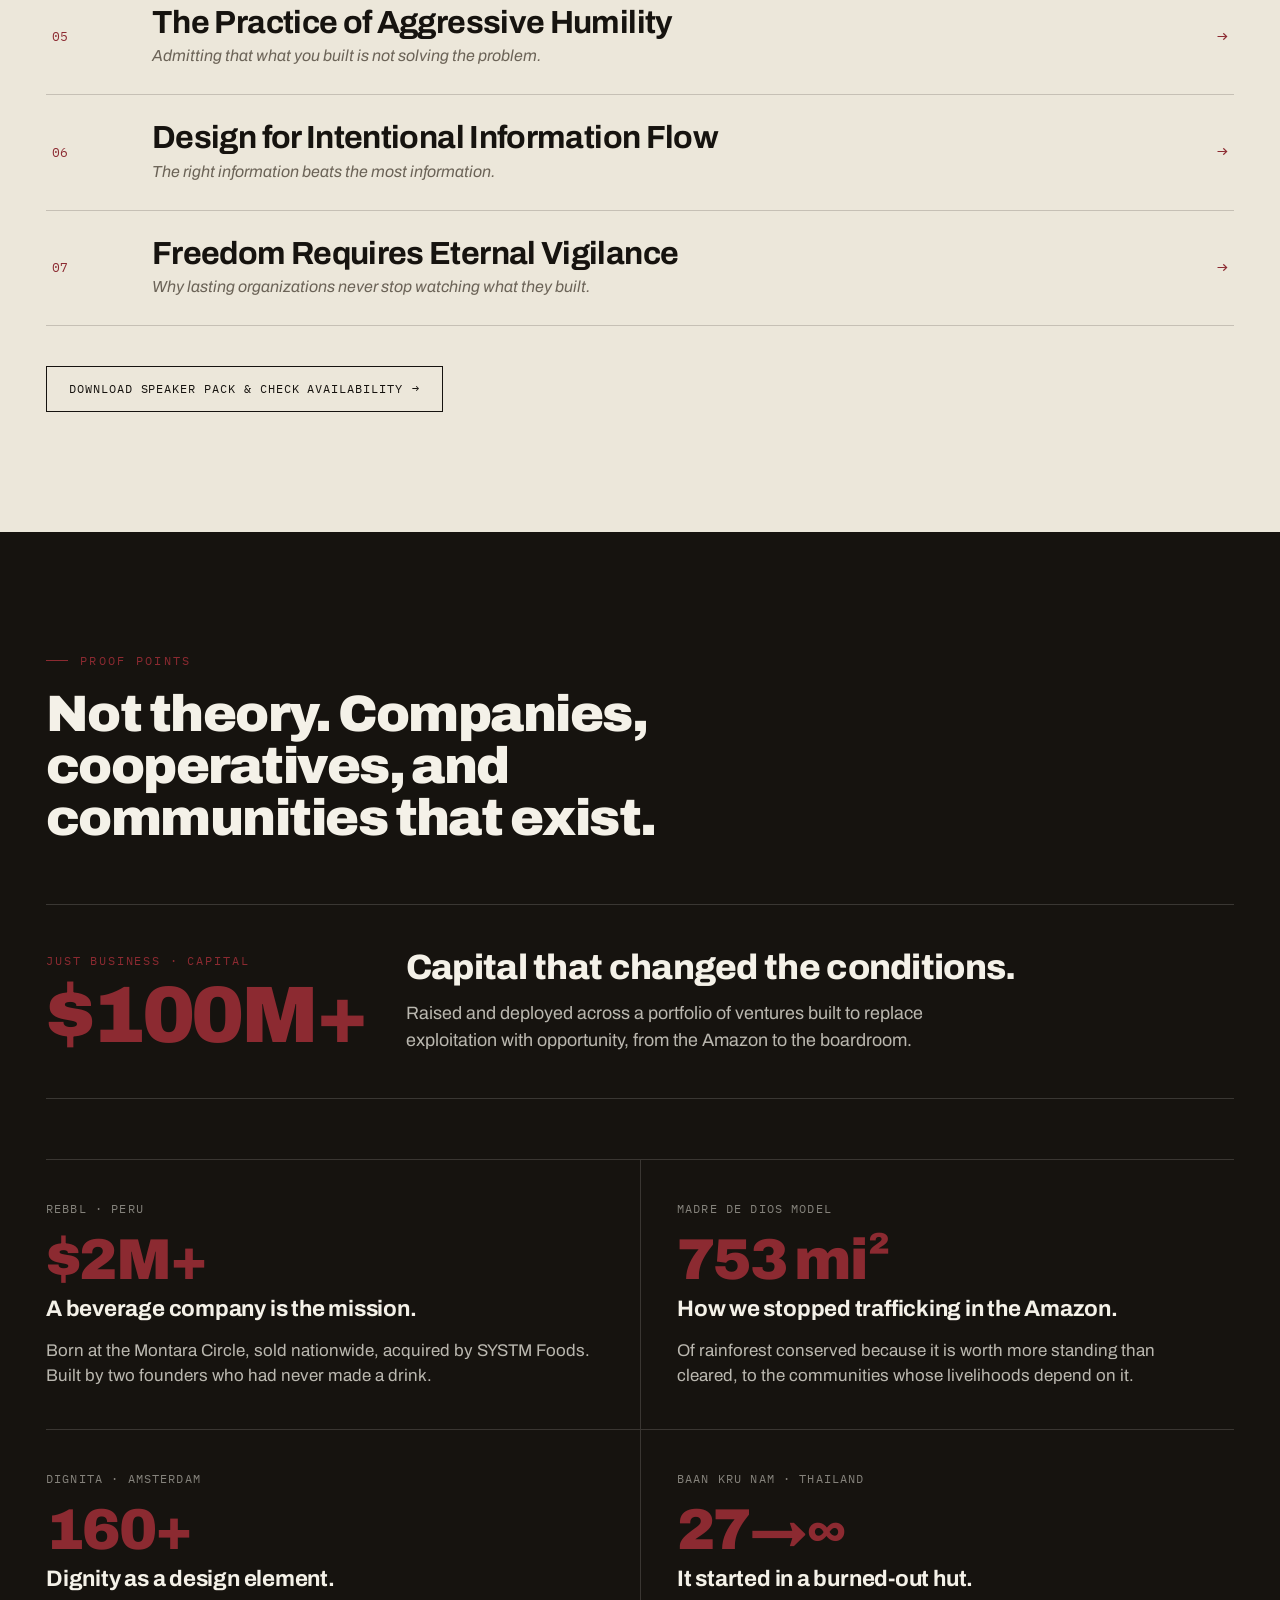
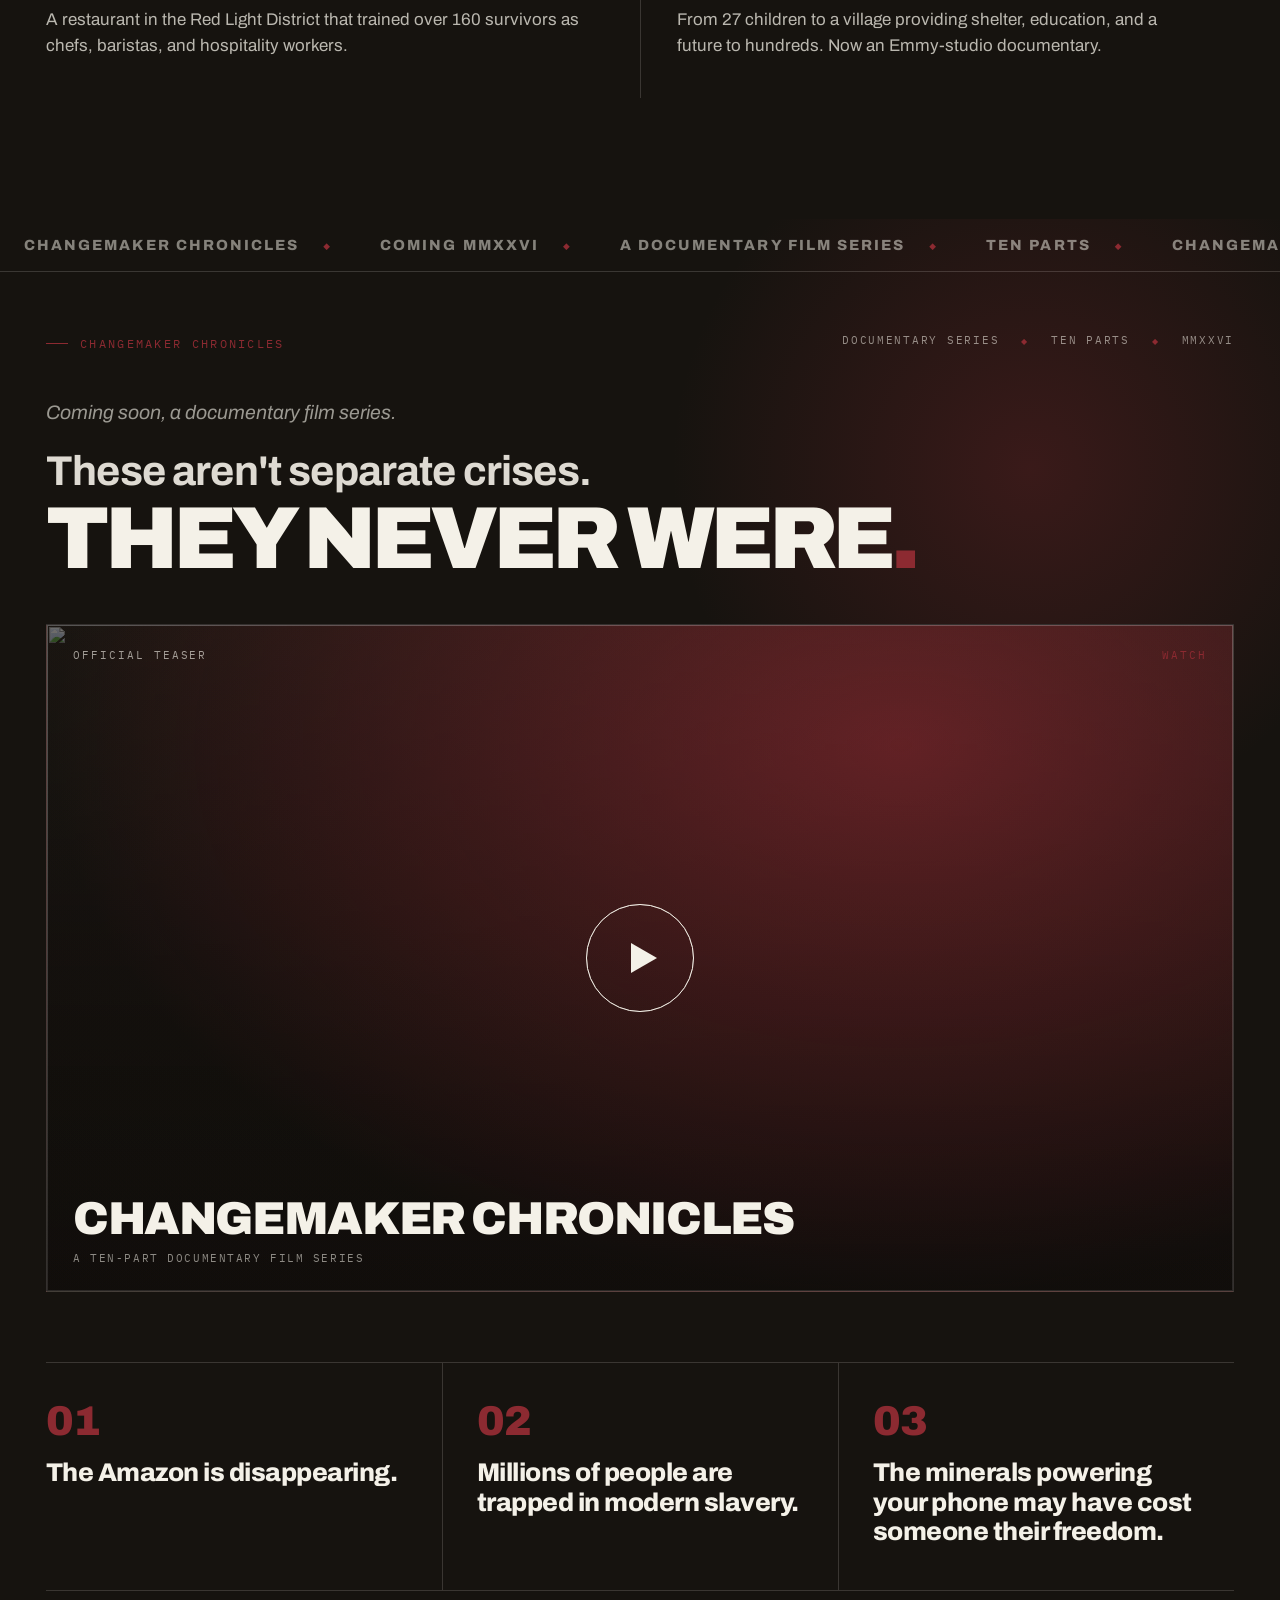
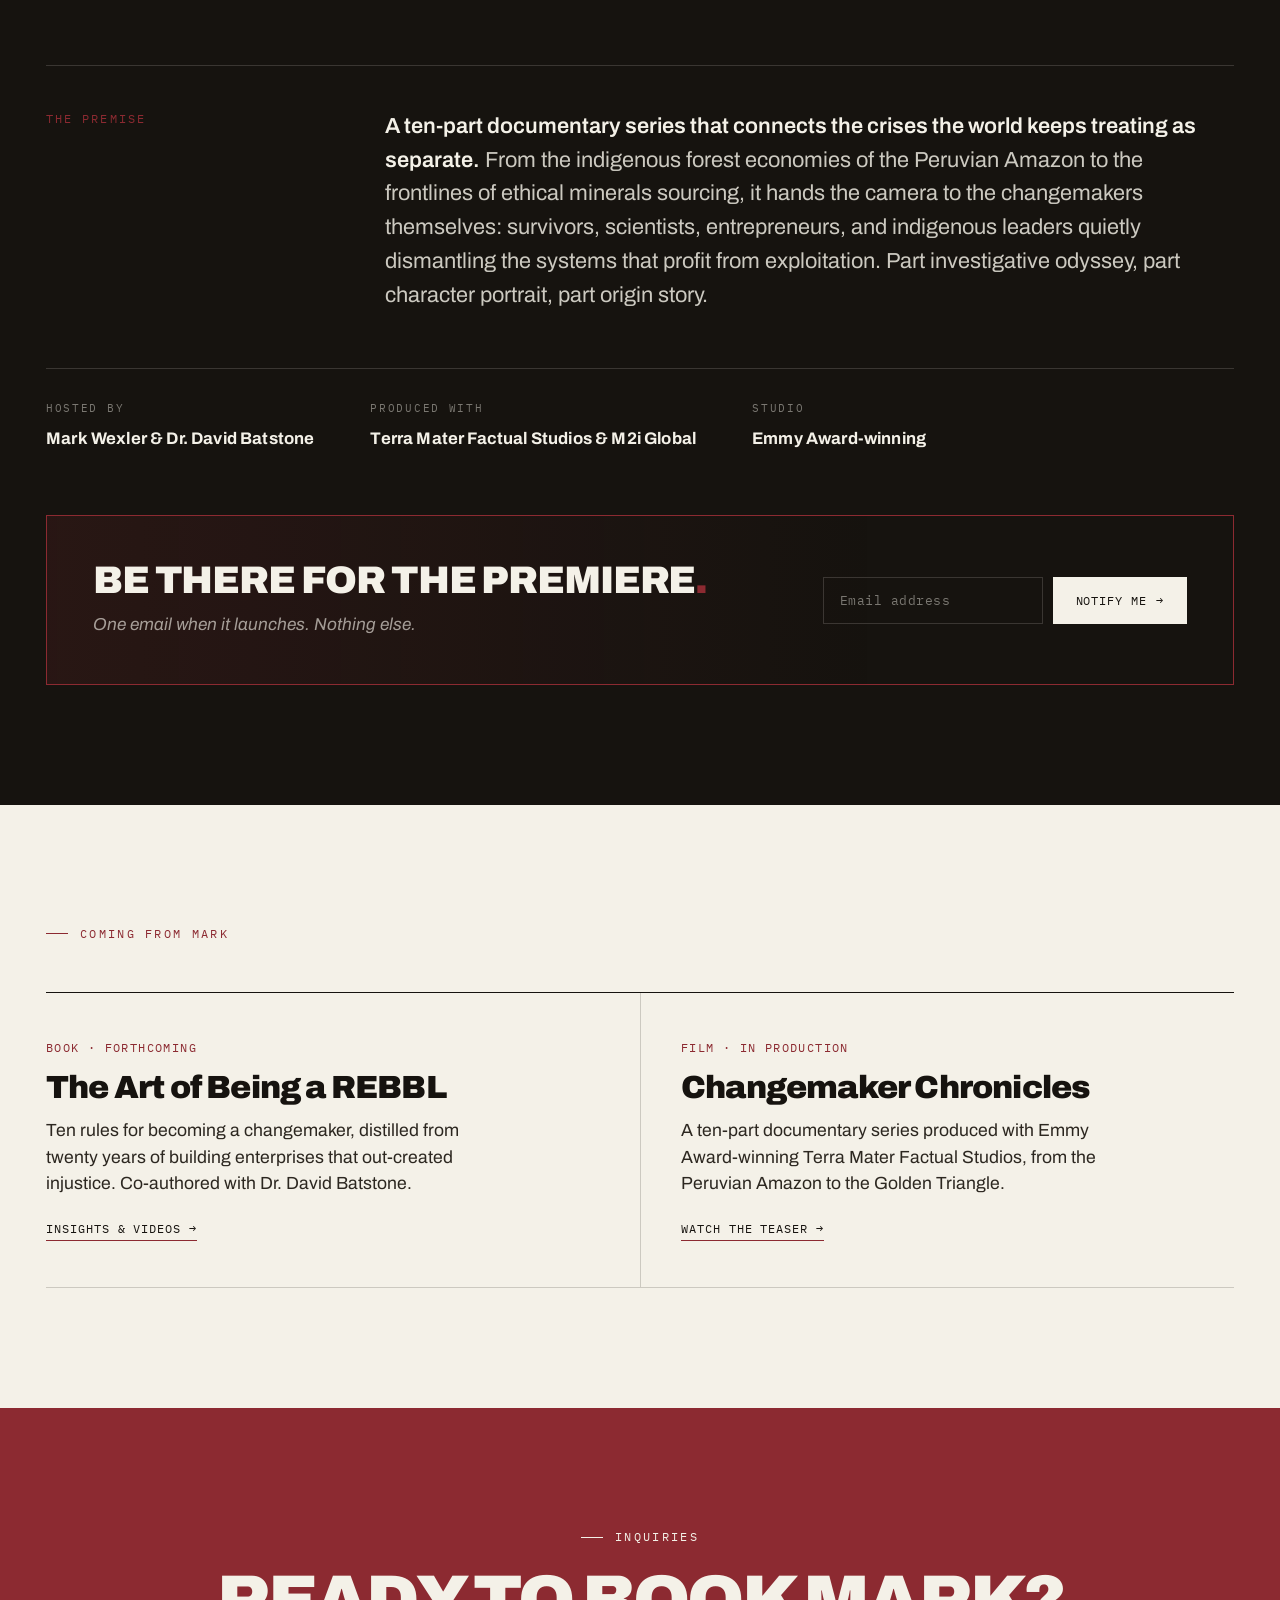
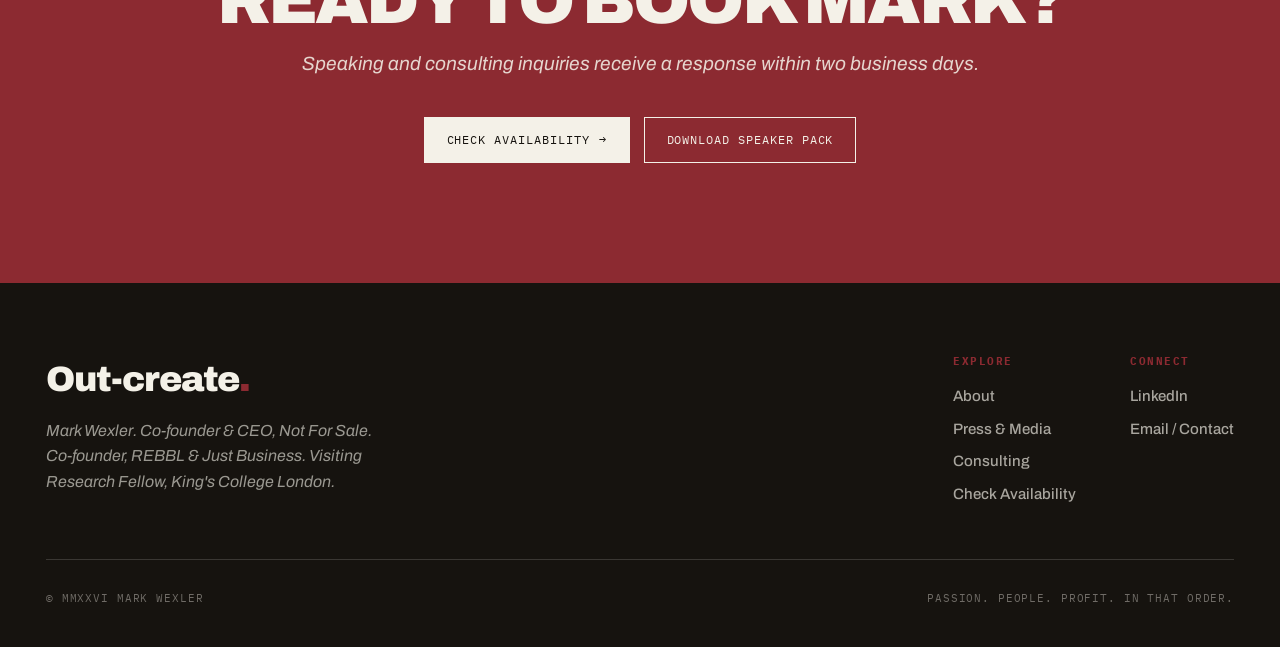
==== commit a1cc525f: "Type system: one family (Archivo + italic), standardized heading scale, Chronicles featured image - " ====
--- a/index.html
+++ b/index.html
@@ -8,7 +8,7 @@
 <meta name="description" content="Mark Wexler, social entrepreneur, keynote speaker, and Visiting Research Fellow at King's College London. Not just opposing what's broken. Building what replaces it." />
 <link rel="preconnect" href="https://fonts.googleapis.com">
 <link rel="preconnect" href="https://fonts.gstatic.com" crossorigin>
-<link href="https://fonts.googleapis.com/css2?family=Archivo:ital,wght@0,400;0,500;0,600;0,700;0,800;0,900;1,600&family=Newsreader:ital,opsz,wght@1,6..72,300;1,6..72,400;0,6..72,400;0,6..72,500&family=IBM+Plex+Mono:wght@400;500&display=swap" rel="stylesheet">
+<link href="https://fonts.googleapis.com/css2?family=Archivo:ital,wght@0,400;0,500;0,600;0,700;0,800;0,900;1,400;1,500;1,600&family=IBM+Plex+Mono:wght@400;500&display=swap" rel="stylesheet">
 <link rel="stylesheet" href="assets/site.css">
 </head>
 <body>
@@ -219,6 +219,7 @@
 
     <div class="chron-feature reveal">
       <div class="chron-player" data-embed="https://www.youtube.com/embed/AP_944IYNvU?autoplay=1&amp;rel=0" role="button" tabindex="0" aria-label="Play the Changemaker Chronicles teaser">
+        <img class="chron-poster" src="https://i.ytimg.com/vi/AP_944IYNvU/maxresdefault.jpg" onerror="this.onerror=null;this.src='https://i.ytimg.com/vi/AP_944IYNvU/hqdefault.jpg'" alt="" loading="lazy">
         <div class="chron-play-pulse"></div>
         <div class="pcorner"><span>Official teaser</span><span class="r">Watch</span></div>
         <div class="chron-play"></div>
--- a/assets/site.css
+++ b/assets/site.css
@@ -15,7 +15,7 @@
   --line-soft:rgba(22,19,15,.10);
   --line-d:rgba(244,241,232,.16);
   --disp:"Archivo",system-ui,sans-serif;
-  --serif:"Newsreader",Georgia,serif;
+  --serif:"Archivo",system-ui,sans-serif;
   --mono:"IBM Plex Mono",monospace;
   --body:"Archivo",system-ui,sans-serif;
 }
@@ -86,7 +86,7 @@
 .cover-photo img{position:absolute;inset:0;width:100%;height:100%;object-fit:cover;object-position:50% 18%;
   filter:grayscale(1) contrast(1.05);clip-path:inset(0 0 100% 0);animation:reveal 1.2s .5s cubic-bezier(.7,0,.2,1) forwards}
 .cover-left{padding:54px 46px 46px;display:flex;flex-direction:column;justify-content:space-between;position:relative}
-.cover-title{font-family:var(--disp);font-weight:900;line-height:.84;letter-spacing:-.05em;font-size:clamp(4.6rem,15vw,14rem);text-transform:uppercase}
+.cover-title{font-family:var(--disp);font-weight:900;line-height:.84;letter-spacing:-.05em;font-size:clamp(3.4rem,12vw,9rem);text-transform:uppercase}
 .cover-title .ln{display:block;overflow:hidden}
 .cover-title .ln span{display:block;transform:translateY(105%);animation:rise 1s forwards cubic-bezier(.2,.8,.2,1)}
 .cover-title .ln:nth-child(2) span{animation-delay:.12s}
@@ -111,7 +111,7 @@
 /* ---------- SUB-PAGE HEAD ---------- */
 .pagehead{border-bottom:1px solid var(--ink);padding:150px 0 60px;position:relative}
 .pagehead .kick{margin-bottom:26px}
-.pagehead h1{font-family:var(--disp);font-weight:900;font-size:clamp(3rem,8vw,7rem);line-height:.9;letter-spacing:-.04em;text-transform:uppercase;max-width:16ch}
+.pagehead h1{font-family:var(--disp);font-weight:900;font-size:clamp(2.6rem,6.5vw,5rem);line-height:.9;letter-spacing:-.04em;text-transform:uppercase;max-width:16ch}
 .pagehead h1 .dot{color:var(--ox)}
 .pagehead .lead{font-family:var(--serif);font-style:italic;font-size:clamp(1.2rem,2vw,1.6rem);line-height:1.42;color:var(--ink-2);max-width:52ch;margin-top:28px}
 .pagehead .meta{display:flex;gap:26px;margin-top:34px;flex-wrap:wrap}
@@ -151,7 +151,7 @@
 .manifesto .kick{margin-bottom:48px}
 .mani-grid{display:grid;grid-template-columns:1.1fr 1fr;gap:60px;align-items:end}
 @media(max-width:880px){.mani-grid{grid-template-columns:1fr;gap:40px}}
-.mani-words .w{font-family:var(--disp);font-weight:900;font-size:clamp(3.2rem,9vw,8rem);line-height:.92;letter-spacing:-.04em;text-transform:uppercase}
+.mani-words .w{font-family:var(--disp);font-weight:900;font-size:clamp(2.8rem,7vw,5.5rem);line-height:.92;letter-spacing:-.04em;text-transform:uppercase}
 .mani-words .w .dot{color:var(--ox)}
 .mani-defs{display:flex;flex-direction:column;gap:26px;padding-bottom:14px}
 .mani-defs .d{border-top:1px solid var(--line-d);padding-top:16px}
@@ -167,6 +167,7 @@
 @media(max-width:880px){.lede-grid{grid-template-columns:1fr;gap:30px}}
 .lede-grid .lab{font-family:var(--mono);font-size:.72rem;letter-spacing:.18em;text-transform:uppercase;color:var(--grey);position:sticky;top:100px;height:fit-content}
 .lede-grid .lab b{color:var(--ox);display:block;margin-bottom:6px}
+@media(max-width:880px){.lede-grid .lab{position:static;top:auto}}
 .lede-body p{font-family:var(--disp);font-weight:500;font-size:clamp(1.5rem,2.6vw,2.15rem);line-height:1.28;letter-spacing:-.015em;margin-bottom:26px}
 .lede-body p .ox{color:var(--ox)}
 .lede-body .small{font-family:var(--body);font-weight:400;font-size:1.1rem;line-height:1.55;color:var(--ink-2);letter-spacing:0}
@@ -181,7 +182,7 @@
 /* ---------- LEXICON ---------- */
 .lexicon{padding:30px 0 120px}
 .lex-head{display:flex;justify-content:space-between;align-items:flex-end;gap:30px;border-bottom:1px solid var(--ink);padding-bottom:30px;margin-bottom:6px}
-.lex-head h2{font-family:var(--disp);font-weight:900;font-size:clamp(2.2rem,4.6vw,3.6rem);line-height:1;letter-spacing:-.03em;max-width:16ch}
+.lex-head h2{font-family:var(--disp);font-weight:900;font-size:clamp(2rem,4vw,3.2rem);line-height:1;letter-spacing:-.03em;max-width:16ch}
 .lex-head .r{font-family:var(--mono);font-size:.72rem;letter-spacing:.1em;text-transform:uppercase;color:var(--grey);text-align:right;line-height:1.7}
 .entry{display:grid;grid-template-columns:70px 1fr 1.1fr;gap:30px;padding:30px 6px;border-bottom:1px solid var(--line);align-items:baseline;text-decoration:none;color:var(--ink);transition:background .35s}
 .entry:hover{background:var(--paper-2)}
@@ -207,11 +208,11 @@
 /* ---------- PROOF POINTS (dark) ---------- */
 .stories{background:var(--ink);color:var(--paper);padding:120px 0}
 .stories .kick{margin-bottom:18px}
-.stories h2{font-family:var(--disp);font-weight:900;font-size:clamp(2.2rem,4.6vw,3.6rem);letter-spacing:-.03em;margin-bottom:60px;max-width:18ch;line-height:1.02}
+.stories h2{font-family:var(--disp);font-weight:900;font-size:clamp(2rem,4vw,3.2rem);letter-spacing:-.03em;margin-bottom:60px;max-width:18ch;line-height:1.02}
 /* Just Business capital feature */
 .capital{display:grid;grid-template-columns:auto 1fr;gap:40px;align-items:center;border-top:1px solid var(--line-d);border-bottom:1px solid var(--line-d);padding:44px 0;margin-bottom:60px}
 .capital .sn{font-family:var(--mono);font-size:.72rem;letter-spacing:.16em;text-transform:uppercase;color:var(--ox);margin-bottom:12px}
-.capital .fig{font-family:var(--disp);font-weight:900;font-size:clamp(3.6rem,10vw,7rem);line-height:.86;letter-spacing:-.04em;color:var(--ox)}
+.capital .fig{font-family:var(--disp);font-weight:900;font-size:clamp(2.8rem,7vw,5rem);line-height:.86;letter-spacing:-.04em;color:var(--ox)}
 .capital h3{font-family:var(--disp);font-weight:800;font-size:clamp(1.5rem,3vw,2.2rem);letter-spacing:-.02em;margin-bottom:14px;line-height:1.05}
 .capital p{font-family:var(--serif);font-size:1.12rem;line-height:1.5;color:rgba(244,241,232,.74);max-width:52ch}
 @media(max-width:780px){.capital{grid-template-columns:1fr;gap:22px}}
@@ -247,7 +248,7 @@
 .chron-hero{padding:46px 0 36px}
 .chron-eye{font-family:var(--serif);font-style:italic;font-size:1.22rem;color:rgba(244,241,232,.6);margin-bottom:22px}
 .chron-lead{font-family:var(--disp);font-weight:700;font-size:clamp(1.5rem,3.4vw,2.6rem);letter-spacing:-.02em;color:rgba(244,241,232,.9);line-height:1.05}
-.chron-title{font-family:var(--disp);font-weight:900;font-size:clamp(3.4rem,11vw,9rem);line-height:.82;letter-spacing:-.055em;text-transform:uppercase;margin-top:10px}
+.chron-title{font-family:var(--disp);font-weight:900;font-size:clamp(2.8rem,7vw,5.5rem);line-height:.82;letter-spacing:-.055em;text-transform:uppercase;margin-top:10px}
 .chron-title .ox{color:var(--ox)}
 /* cinematic click-to-play poster */
 .chron-feature{margin-top:12px}
@@ -270,6 +271,8 @@
 .chron-player .pfoot .pt{font-family:var(--disp);font-weight:900;font-size:clamp(1.5rem,3.6vw,3rem);letter-spacing:-.03em;line-height:.92;text-transform:uppercase}
 .chron-player .pfoot .pm{font-family:var(--mono);font-size:.7rem;letter-spacing:.14em;text-transform:uppercase;color:rgba(244,241,232,.55);margin-top:10px}
 .chron-player iframe{position:absolute;inset:0;width:100%;height:100%;border:0;z-index:4}
+.chron-player .chron-poster{position:absolute;inset:0;width:100%;height:100%;object-fit:cover;z-index:0;filter:grayscale(.15) contrast(1.02) brightness(.8)}
+.chron-player::before{content:"";position:absolute;inset:0;z-index:1;background:radial-gradient(130% 150% at 72% 18%,rgba(140,42,49,.5),rgba(22,19,15,.35) 55%),linear-gradient(180deg,rgba(14,11,9,.25),rgba(14,11,9,.72))}
 @media(max-width:520px){.chron-play,.chron-play-pulse{width:76px;height:76px}.chron-play::before{border-width:11px 0 11px 18px}}
 /* three crises triptych */
 .chron-tri{display:grid;grid-template-columns:repeat(3,1fr);gap:0;border-top:1px solid var(--line-d);margin-top:70px}
@@ -294,7 +297,7 @@
 @media(max-width:780px){.chron-cap{padding:30px}}
 .chron-cap .row{display:grid;grid-template-columns:1fr auto;gap:40px;align-items:center}
 @media(max-width:820px){.chron-cap .row{grid-template-columns:1fr;gap:26px}}
-.chron-cap h3{font-family:var(--disp);font-weight:900;font-size:clamp(1.8rem,3.2vw,2.8rem);letter-spacing:-.03em;line-height:.98;text-transform:uppercase}
+.chron-cap h3{font-family:var(--disp);font-weight:900;font-size:clamp(1.6rem,3vw,2.4rem);letter-spacing:-.03em;line-height:.98;text-transform:uppercase}
 .chron-cap h3 .ox{color:var(--ox)}
 .chron-cap .subline{font-family:var(--serif);font-style:italic;font-size:1.08rem;color:rgba(244,241,232,.62);margin-top:12px}
 .chron-cap .capture{margin-top:0}
@@ -339,7 +342,7 @@
 .cta{background:var(--ox);color:var(--paper);text-align:center;padding:120px 0}
 .cta .kick{justify-content:center;color:var(--paper)}
 .cta .kick::before{background:var(--paper)}
-.cta h2{font-family:var(--disp);font-weight:900;font-size:clamp(2.8rem,7vw,6rem);letter-spacing:-.04em;line-height:.94;margin:22px 0 18px;text-transform:uppercase}
+.cta h2{font-family:var(--disp);font-weight:900;font-size:clamp(2.4rem,5.5vw,4.3rem);letter-spacing:-.04em;line-height:.94;margin:22px 0 18px;text-transform:uppercase}
 .cta p{font-family:var(--serif);font-style:italic;font-size:1.2rem;color:rgba(244,241,232,.86);margin-bottom:38px}
 .cta-row{display:flex;gap:14px;justify-content:center;flex-wrap:wrap}
 .cta .btn{border-color:var(--paper)}
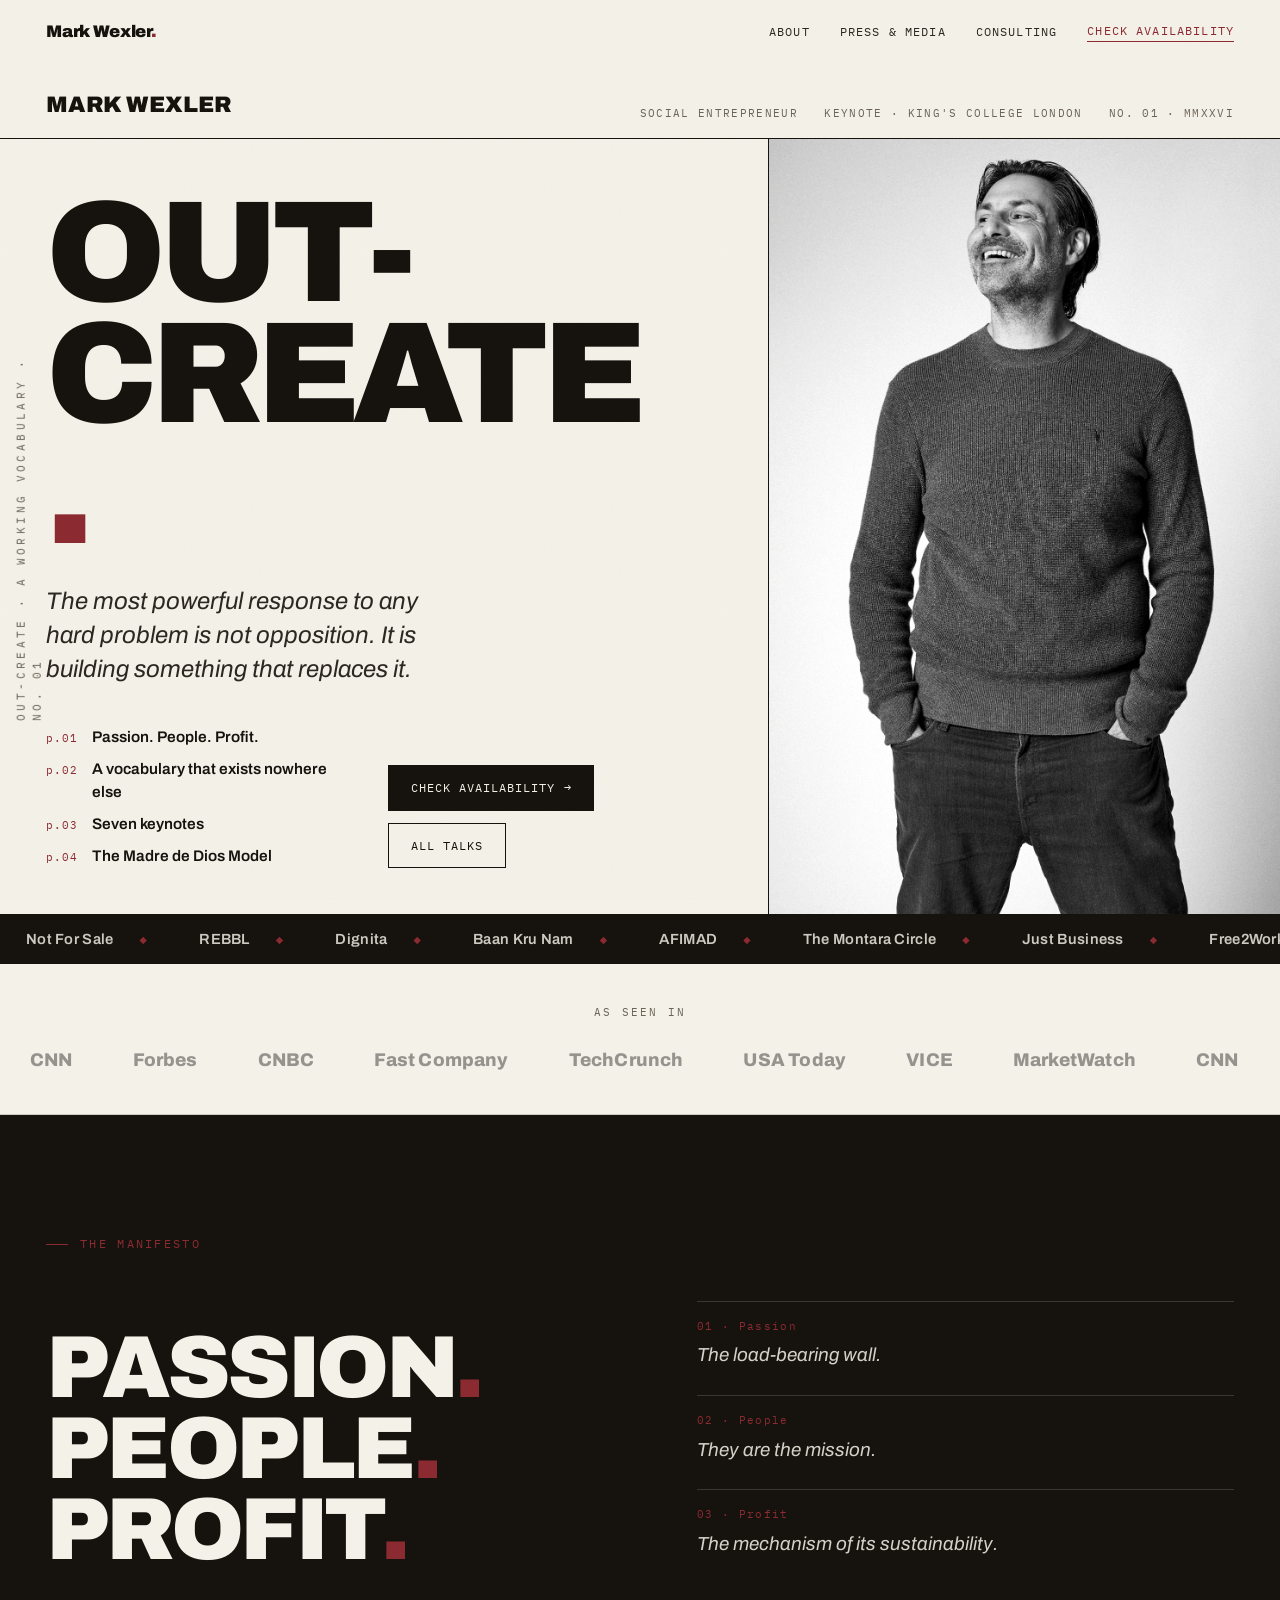
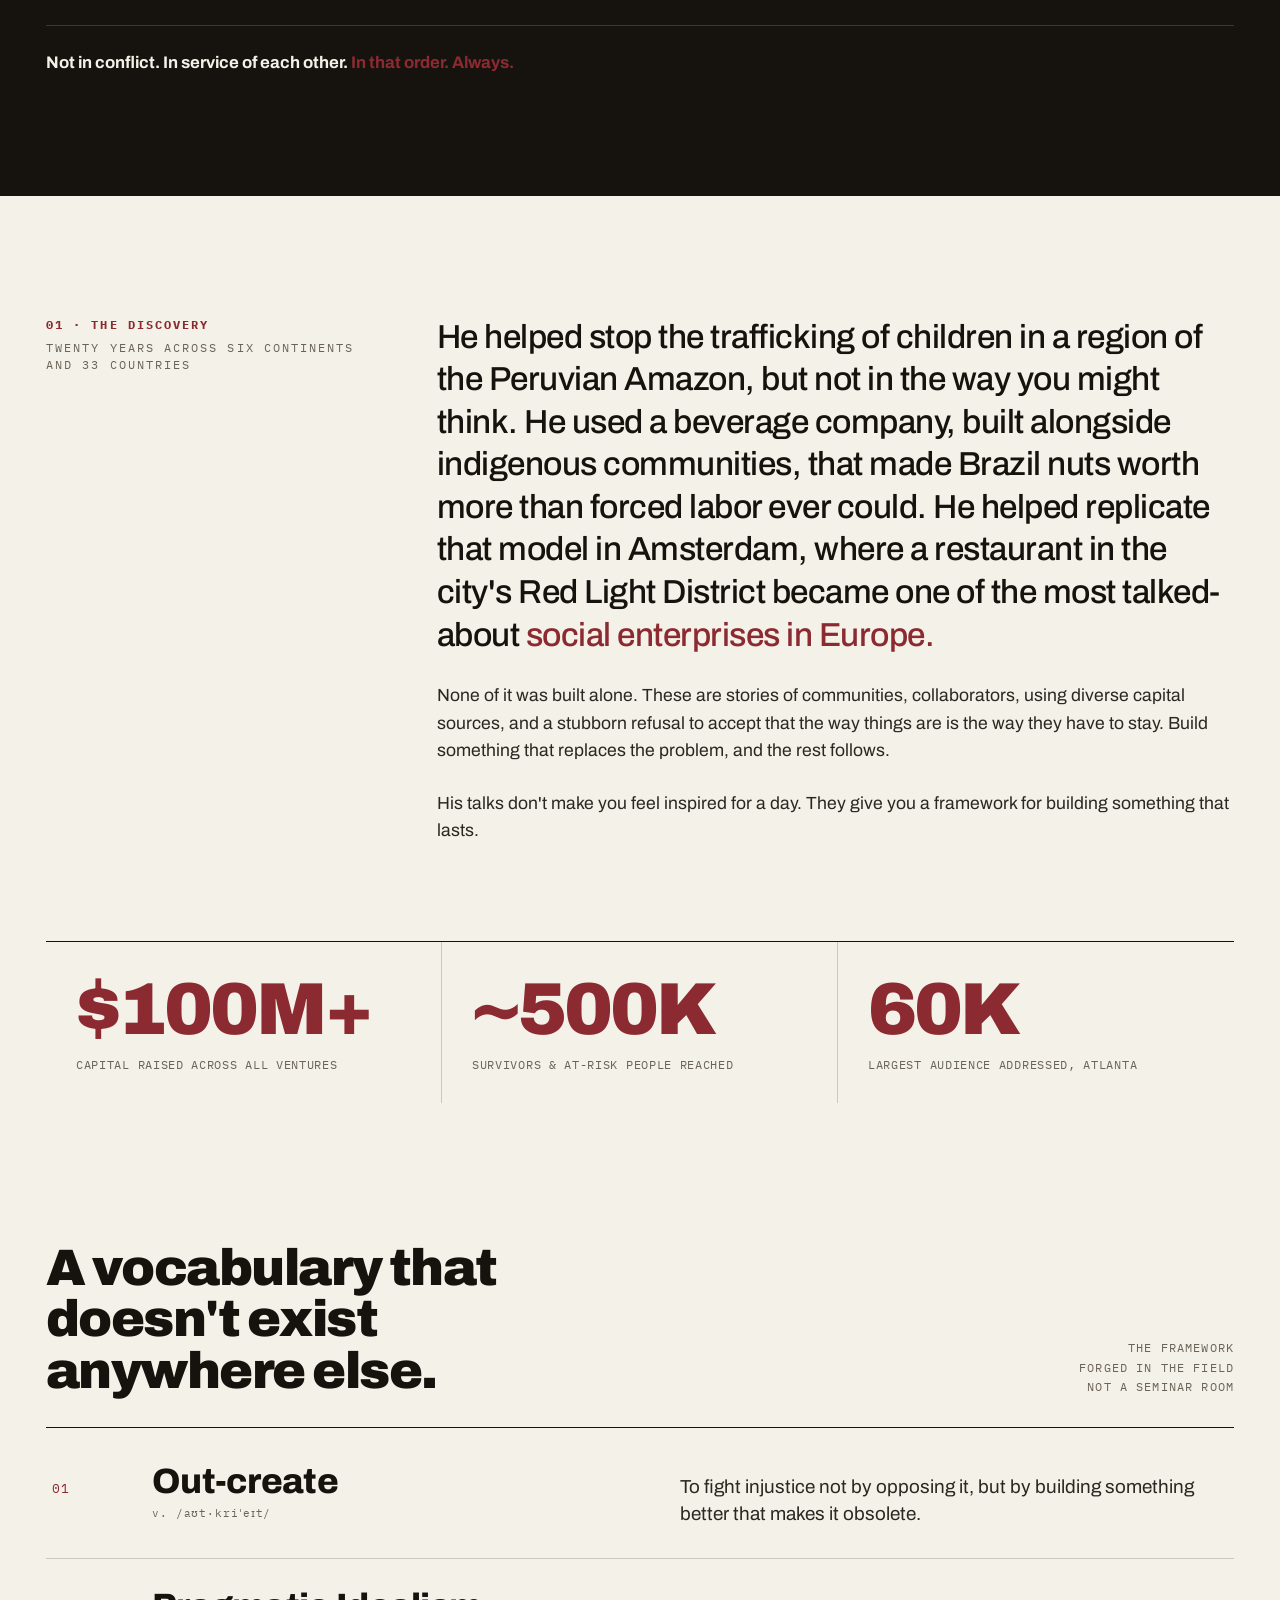
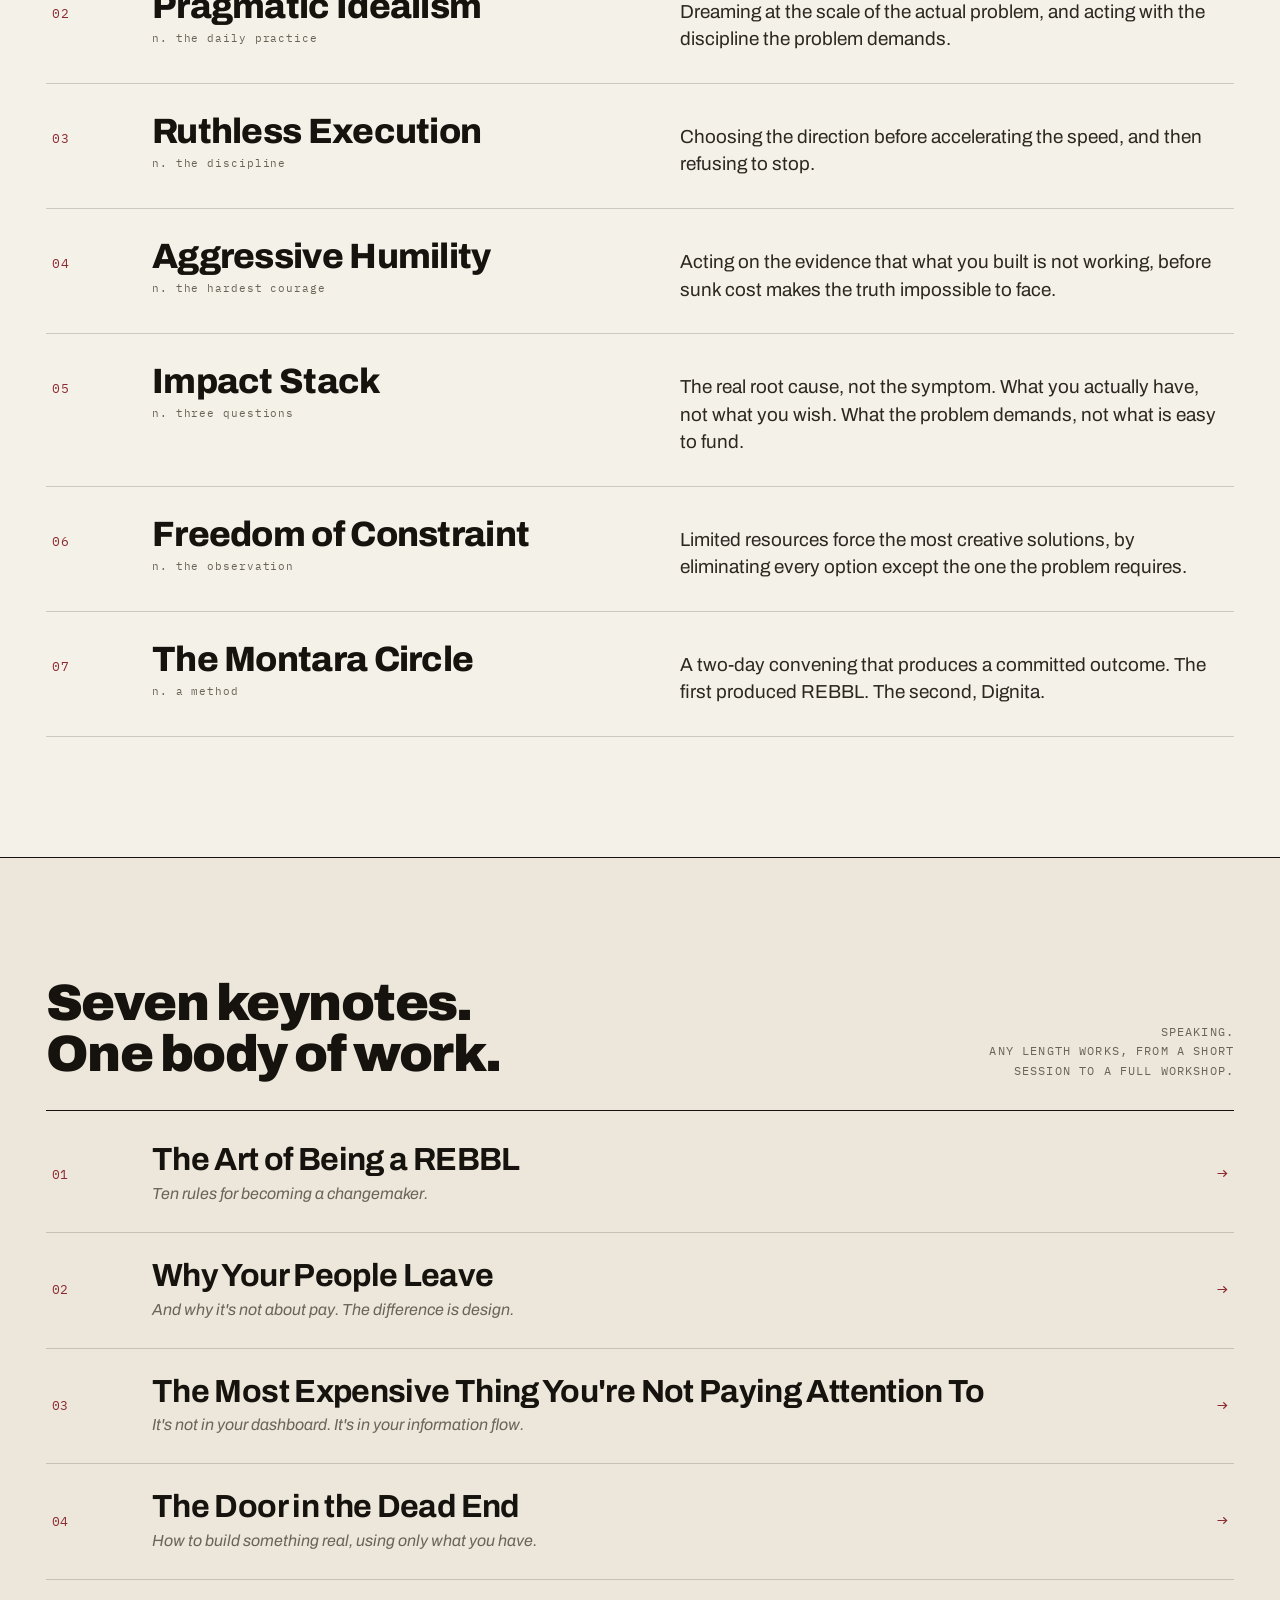
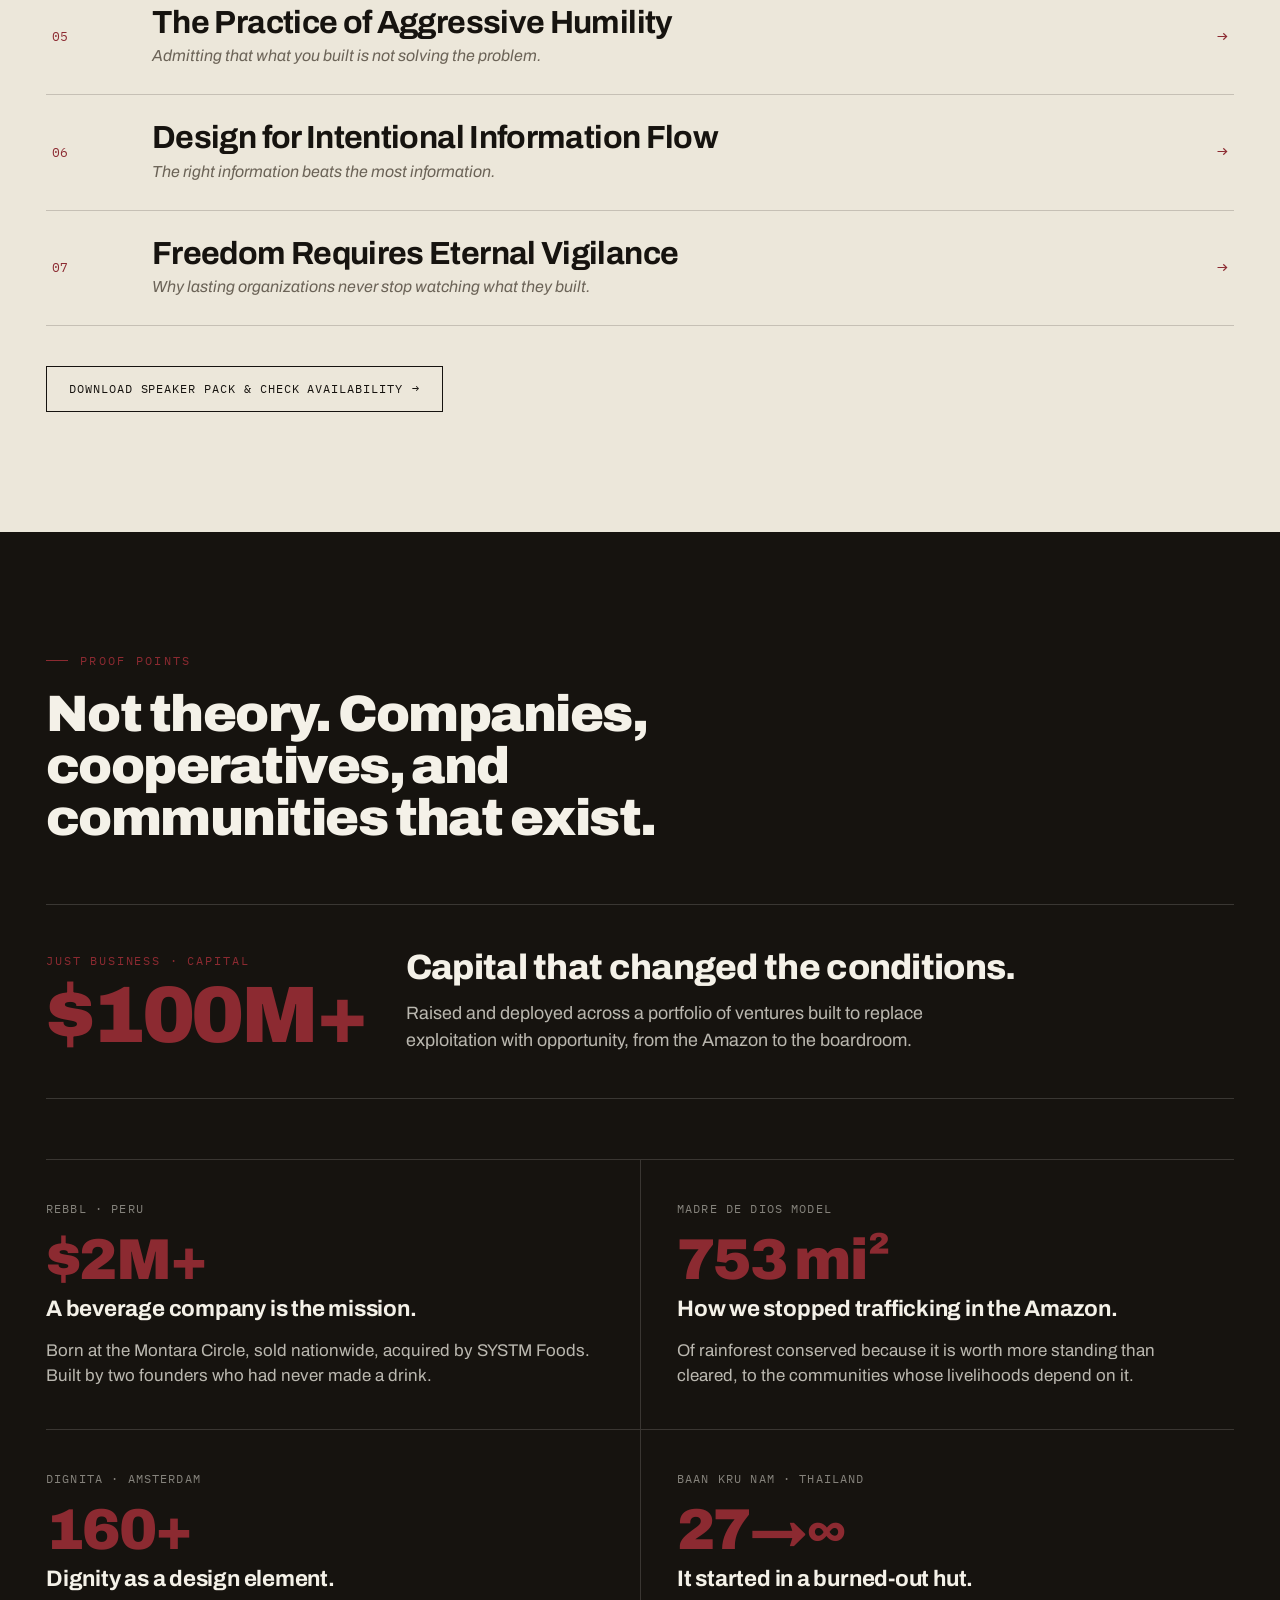
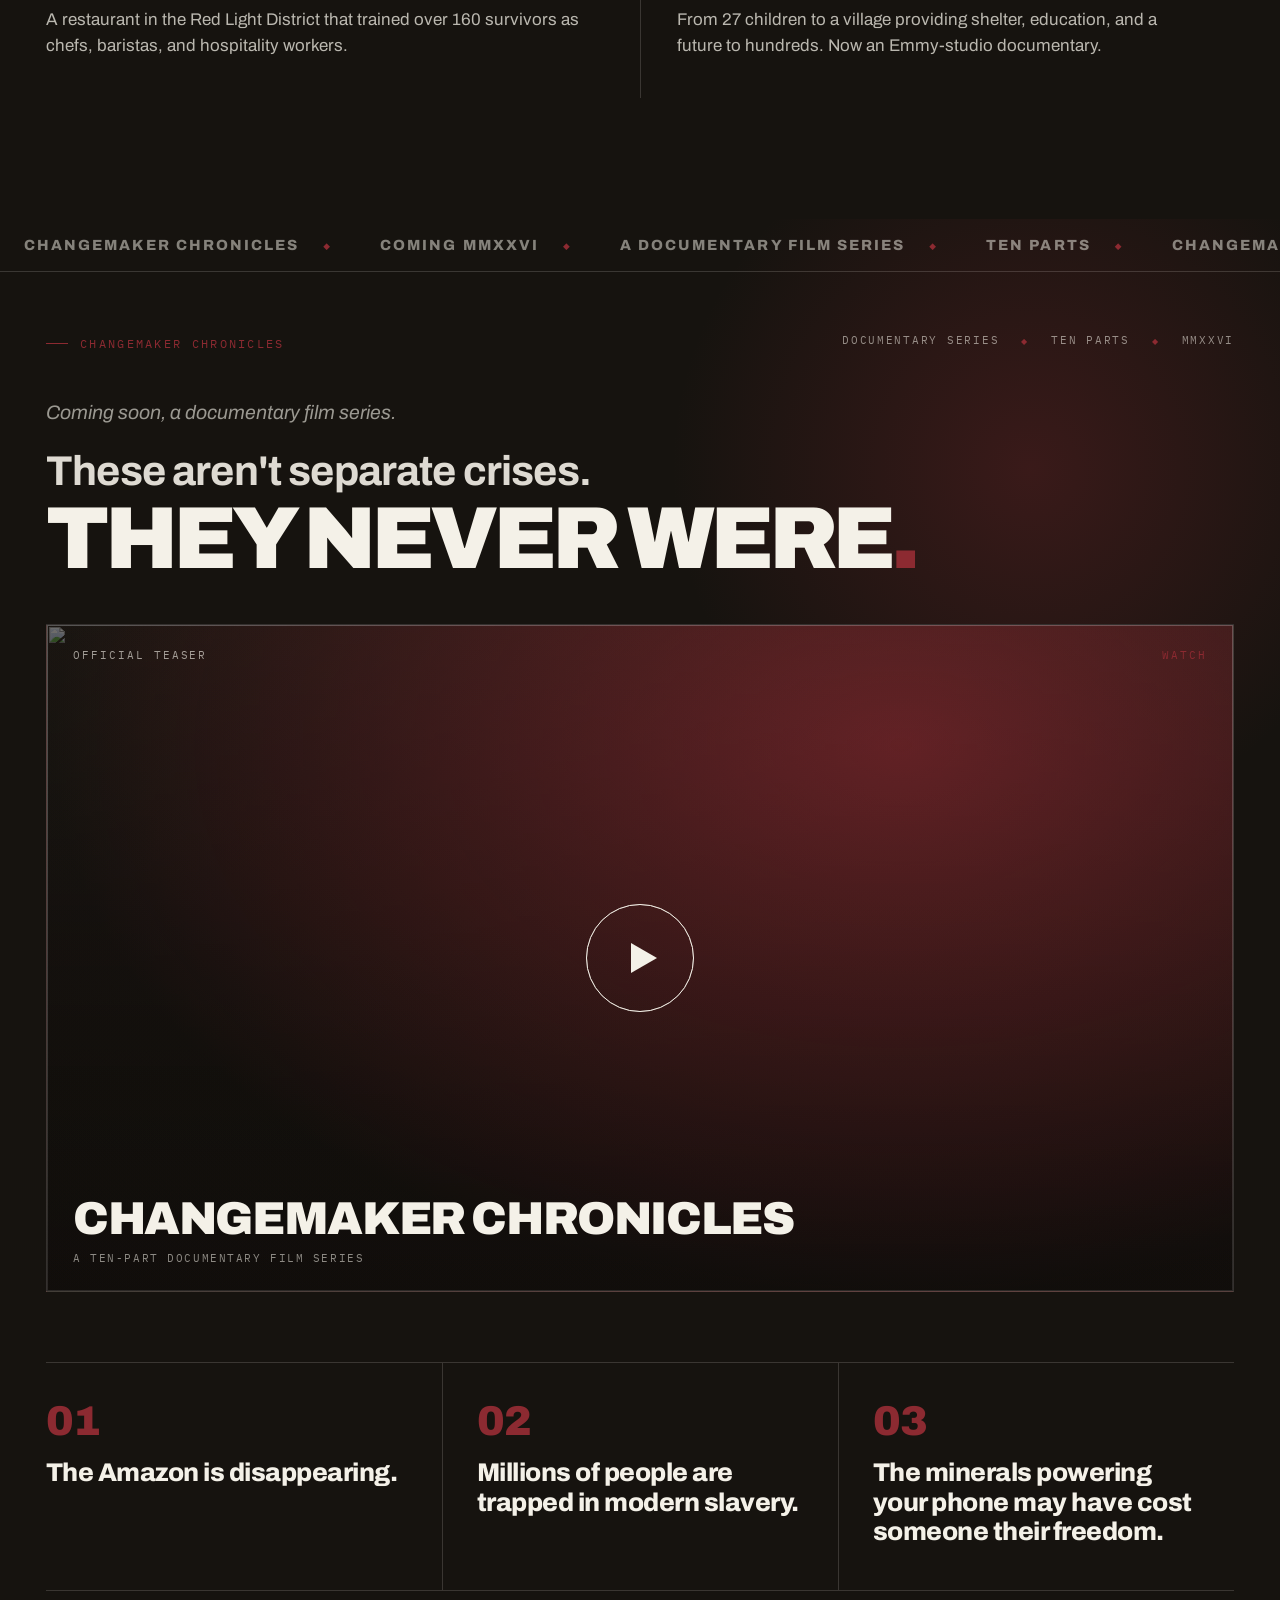
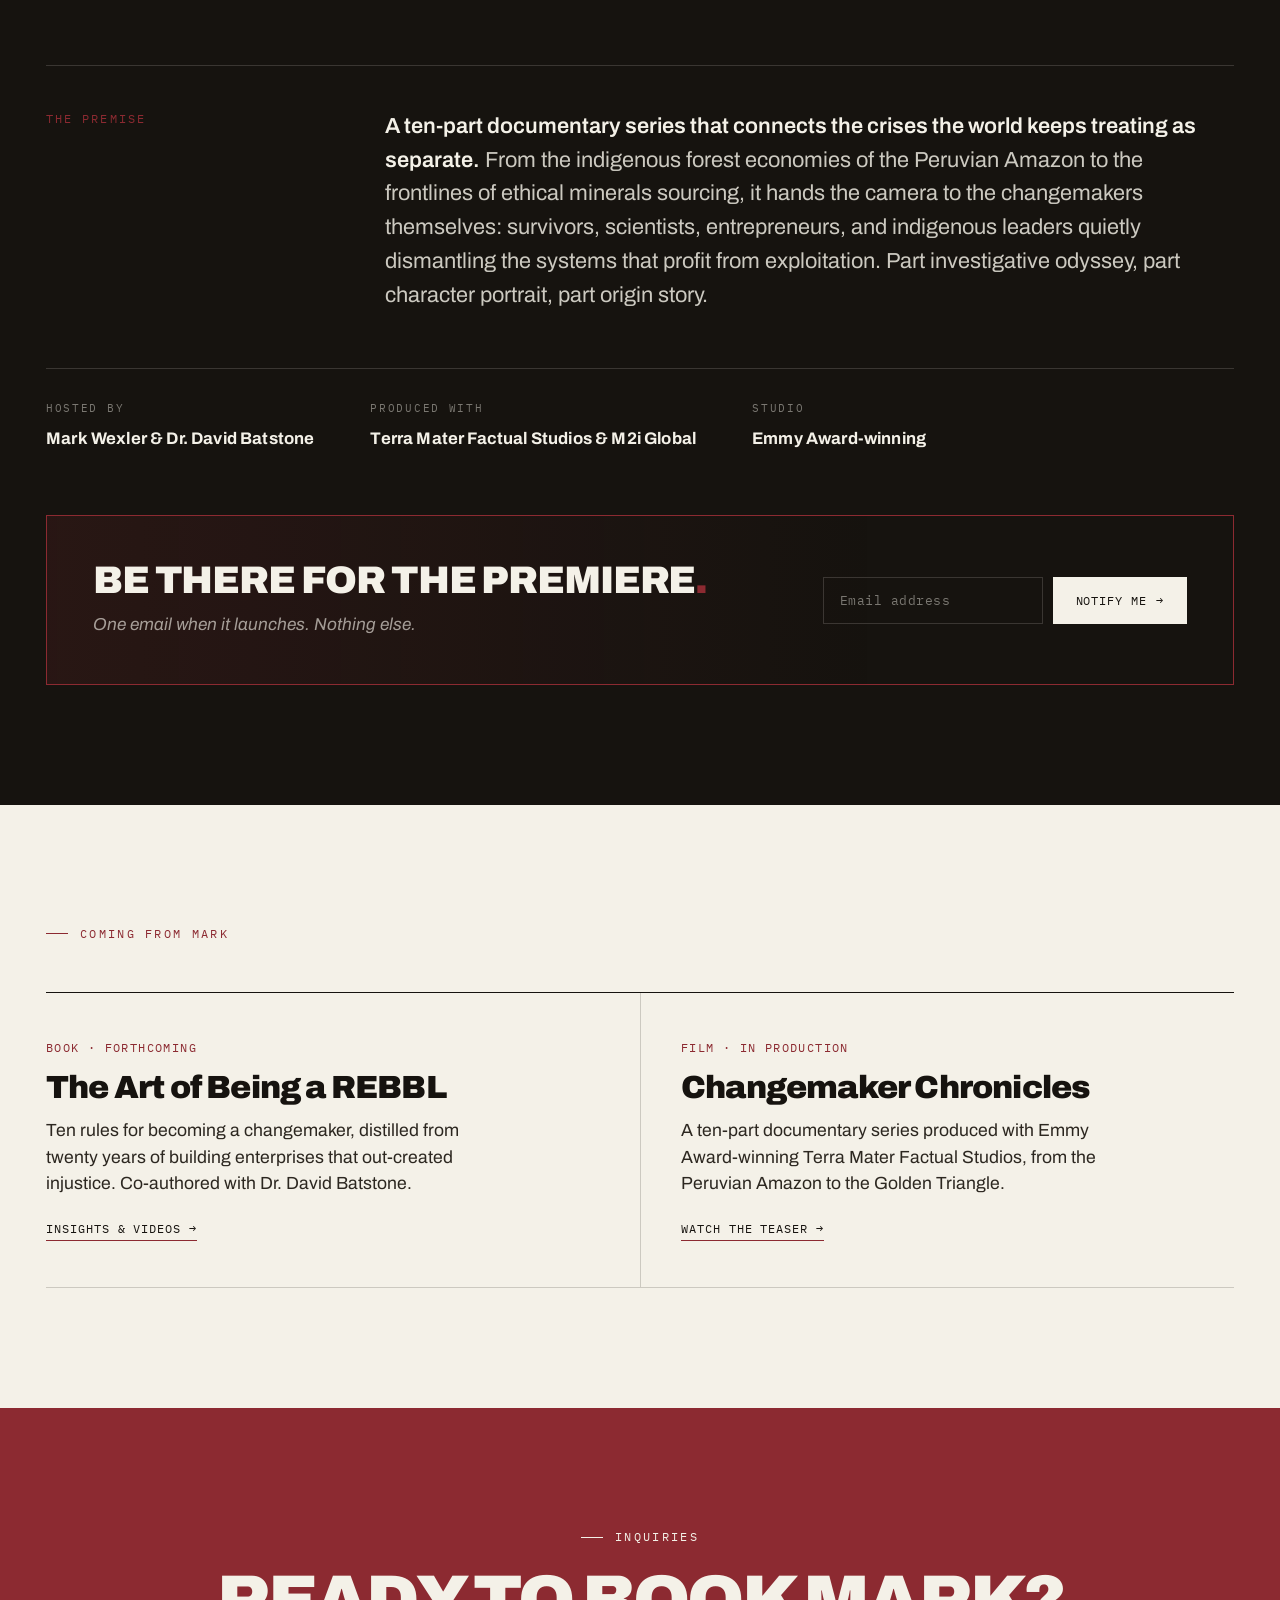
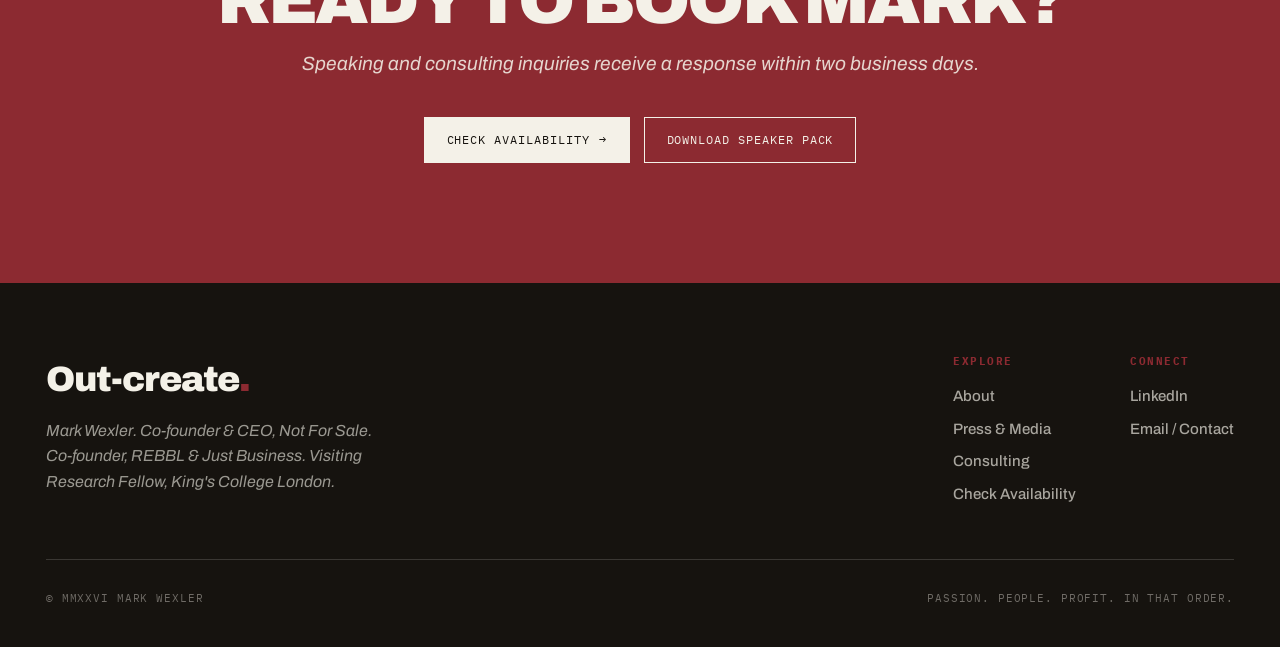
==== commit 83d106ef: "Add a real About page; nav 'About' points to it (not the homepage) Resolves the redundancy where 'Ab" ====
--- a/index.html
+++ b/index.html
@@ -17,7 +17,7 @@
   <div class="wrap nav">
     <a class="brand" href="index.html">Mark Wexler<span class="d">.</span></a>
     <nav class="nav-links">
-      <a href="index.html" class="active">About</a>
+      <a href="about.html">About</a>
       <a href="press.html">Press &amp; Media</a>
       <a href="consulting.html">Consulting</a>
       <a href="contact.html" class="nav-cta">Check availability</a>
@@ -305,7 +305,7 @@
         <p class="ident">Mark Wexler. Co-founder &amp; CEO, Not For Sale. Co-founder, REBBL &amp; Just Business. Visiting Research Fellow, King's College London.</p>
       </div>
       <div class="foot-links">
-        <div class="foot-col"><h4>Explore</h4><a href="index.html">About</a><a href="press.html">Press &amp; Media</a><a href="consulting.html">Consulting</a><a href="contact.html">Check Availability</a></div>
+        <div class="foot-col"><h4>Explore</h4><a href="about.html">About</a><a href="press.html">Press &amp; Media</a><a href="consulting.html">Consulting</a><a href="contact.html">Check Availability</a></div>
         <div class="foot-col"><h4>Connect</h4><a href="https://www.linkedin.com/in/mark-wexler" target="_blank" rel="noopener">LinkedIn</a><a href="contact.html">Email / Contact</a></div>
       </div>
     </div>
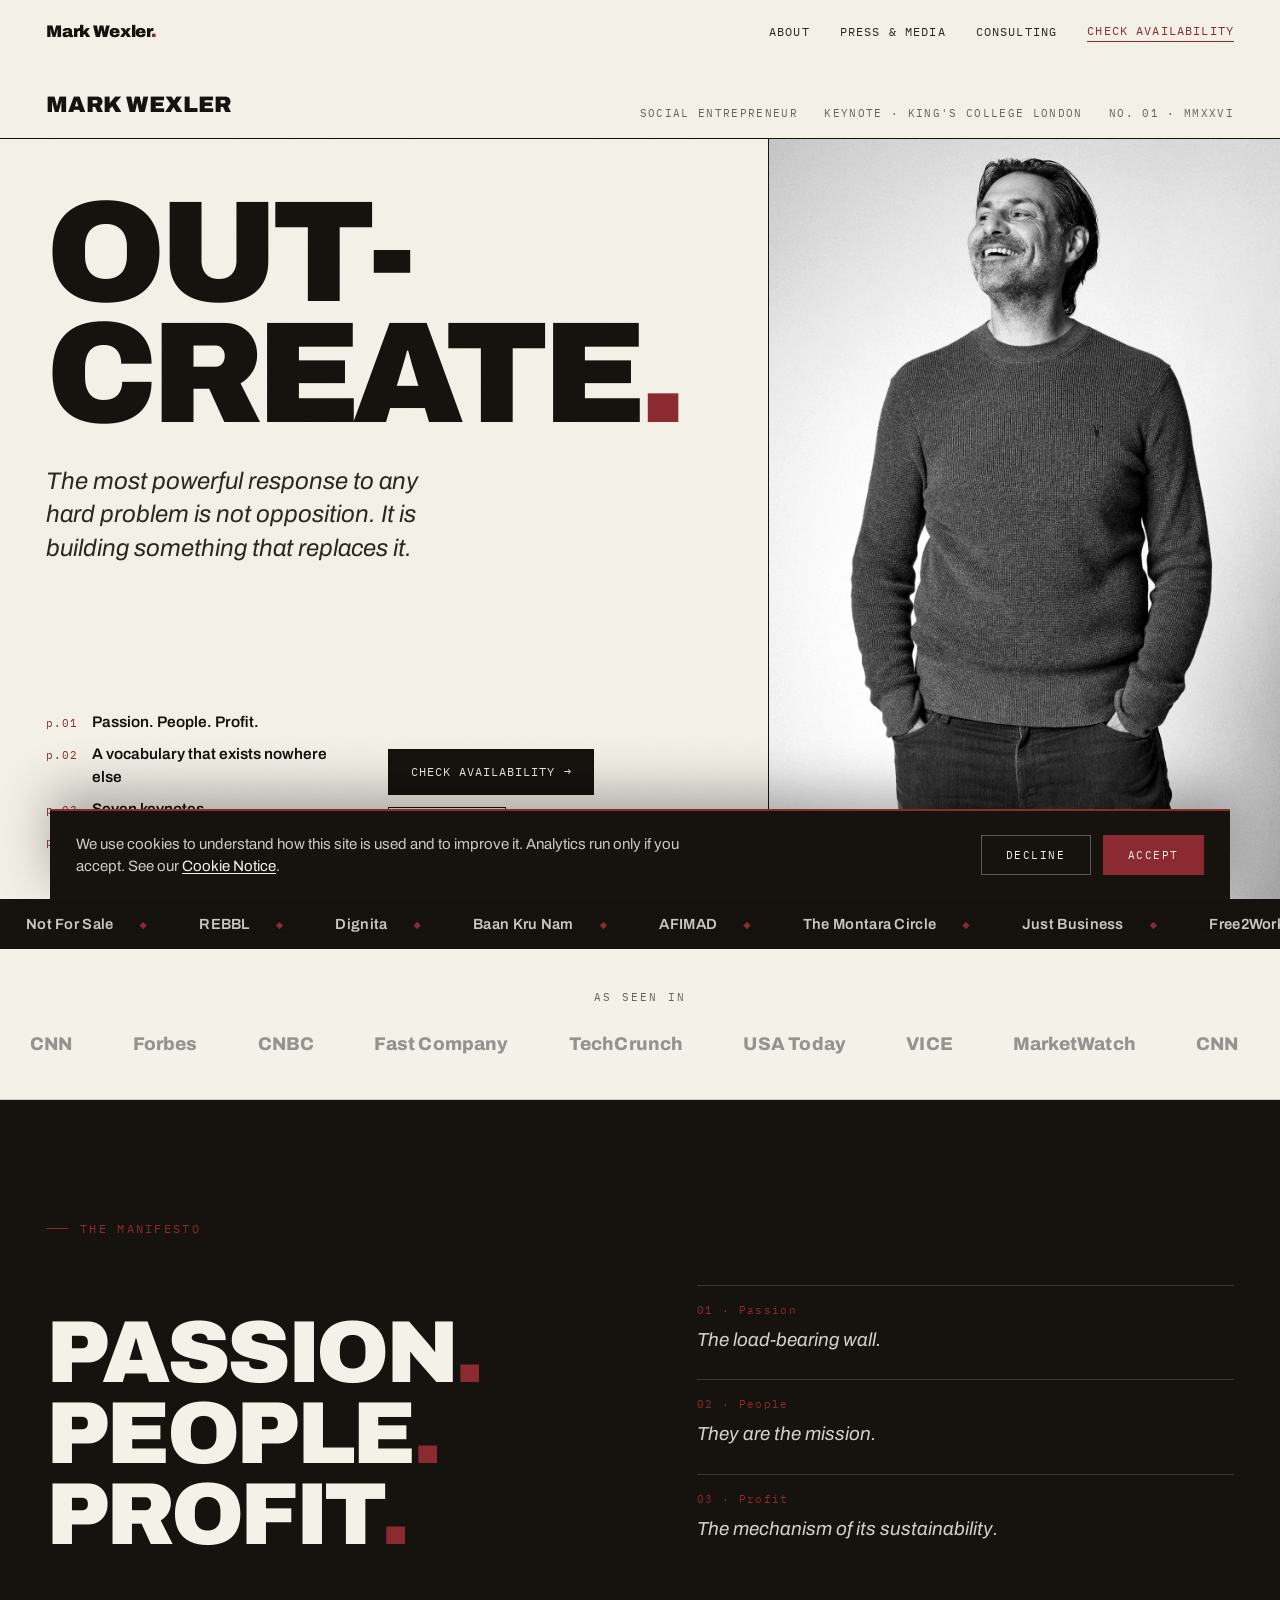
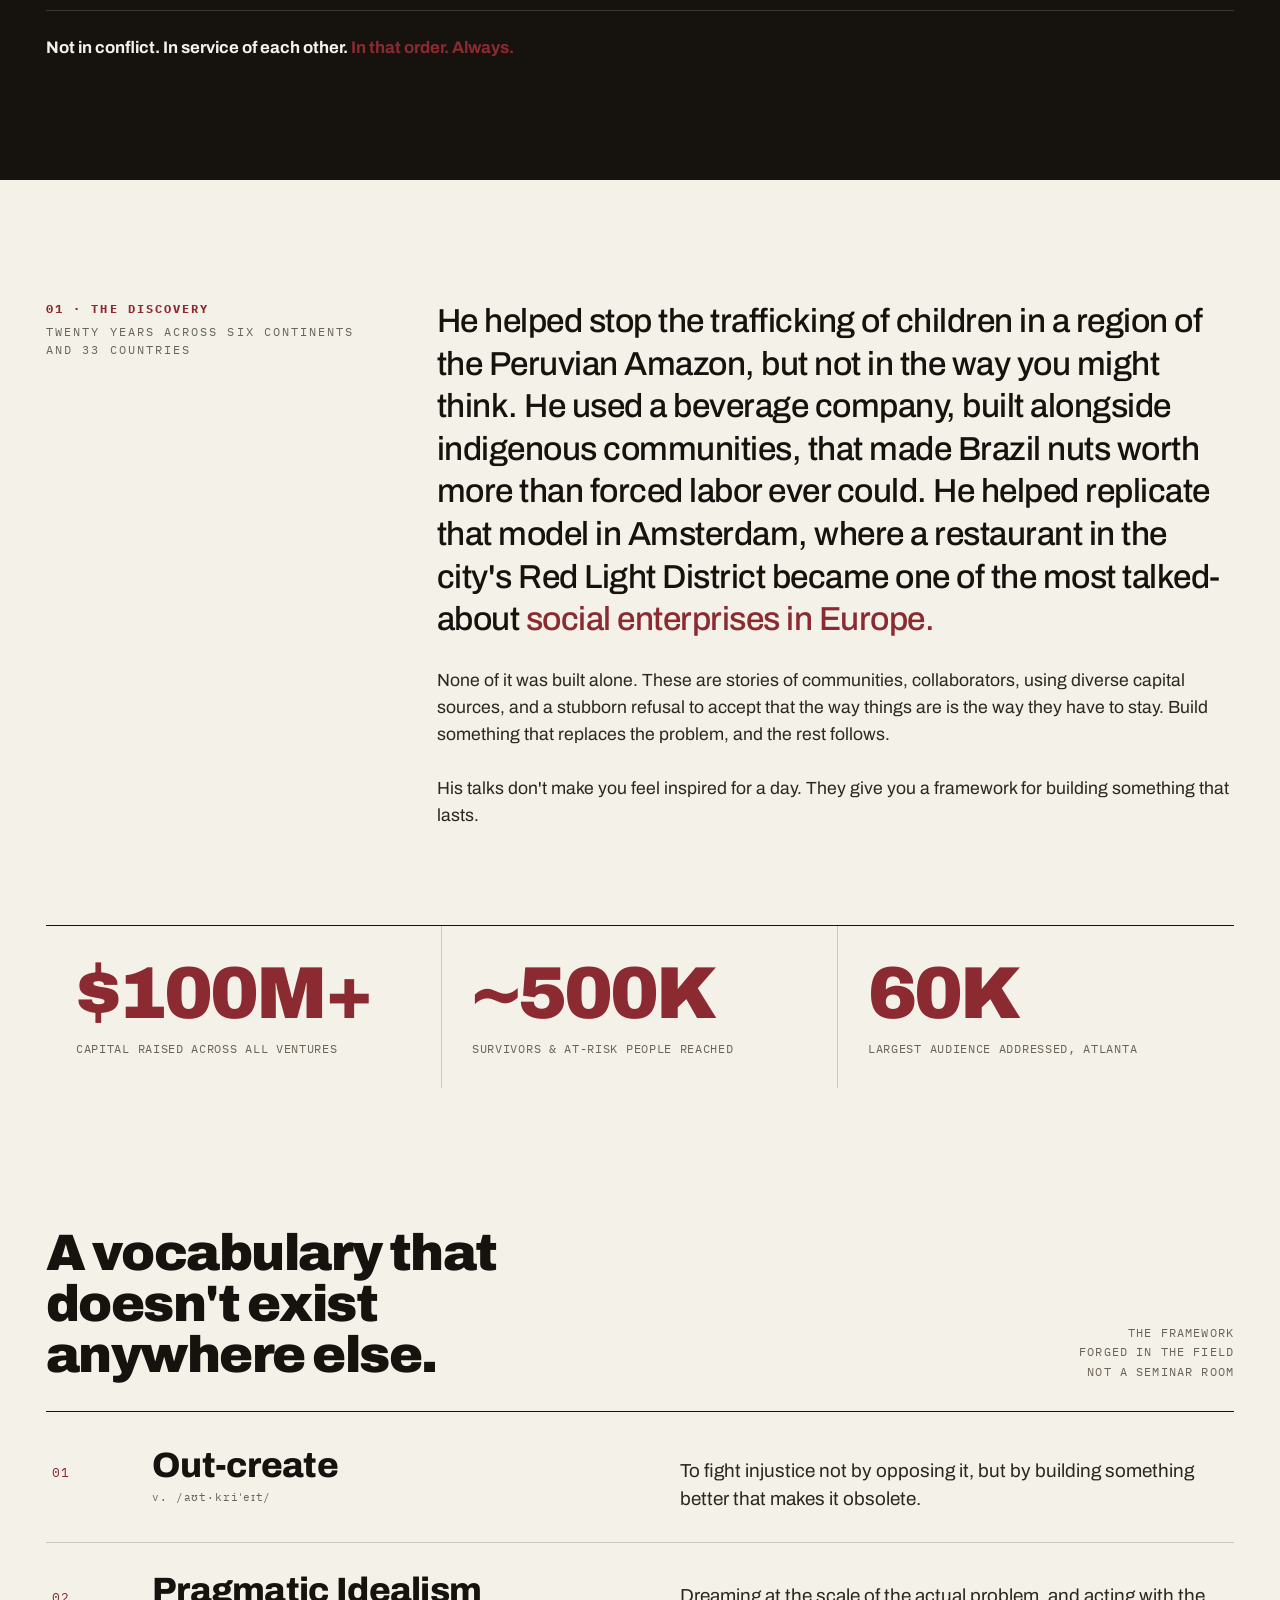
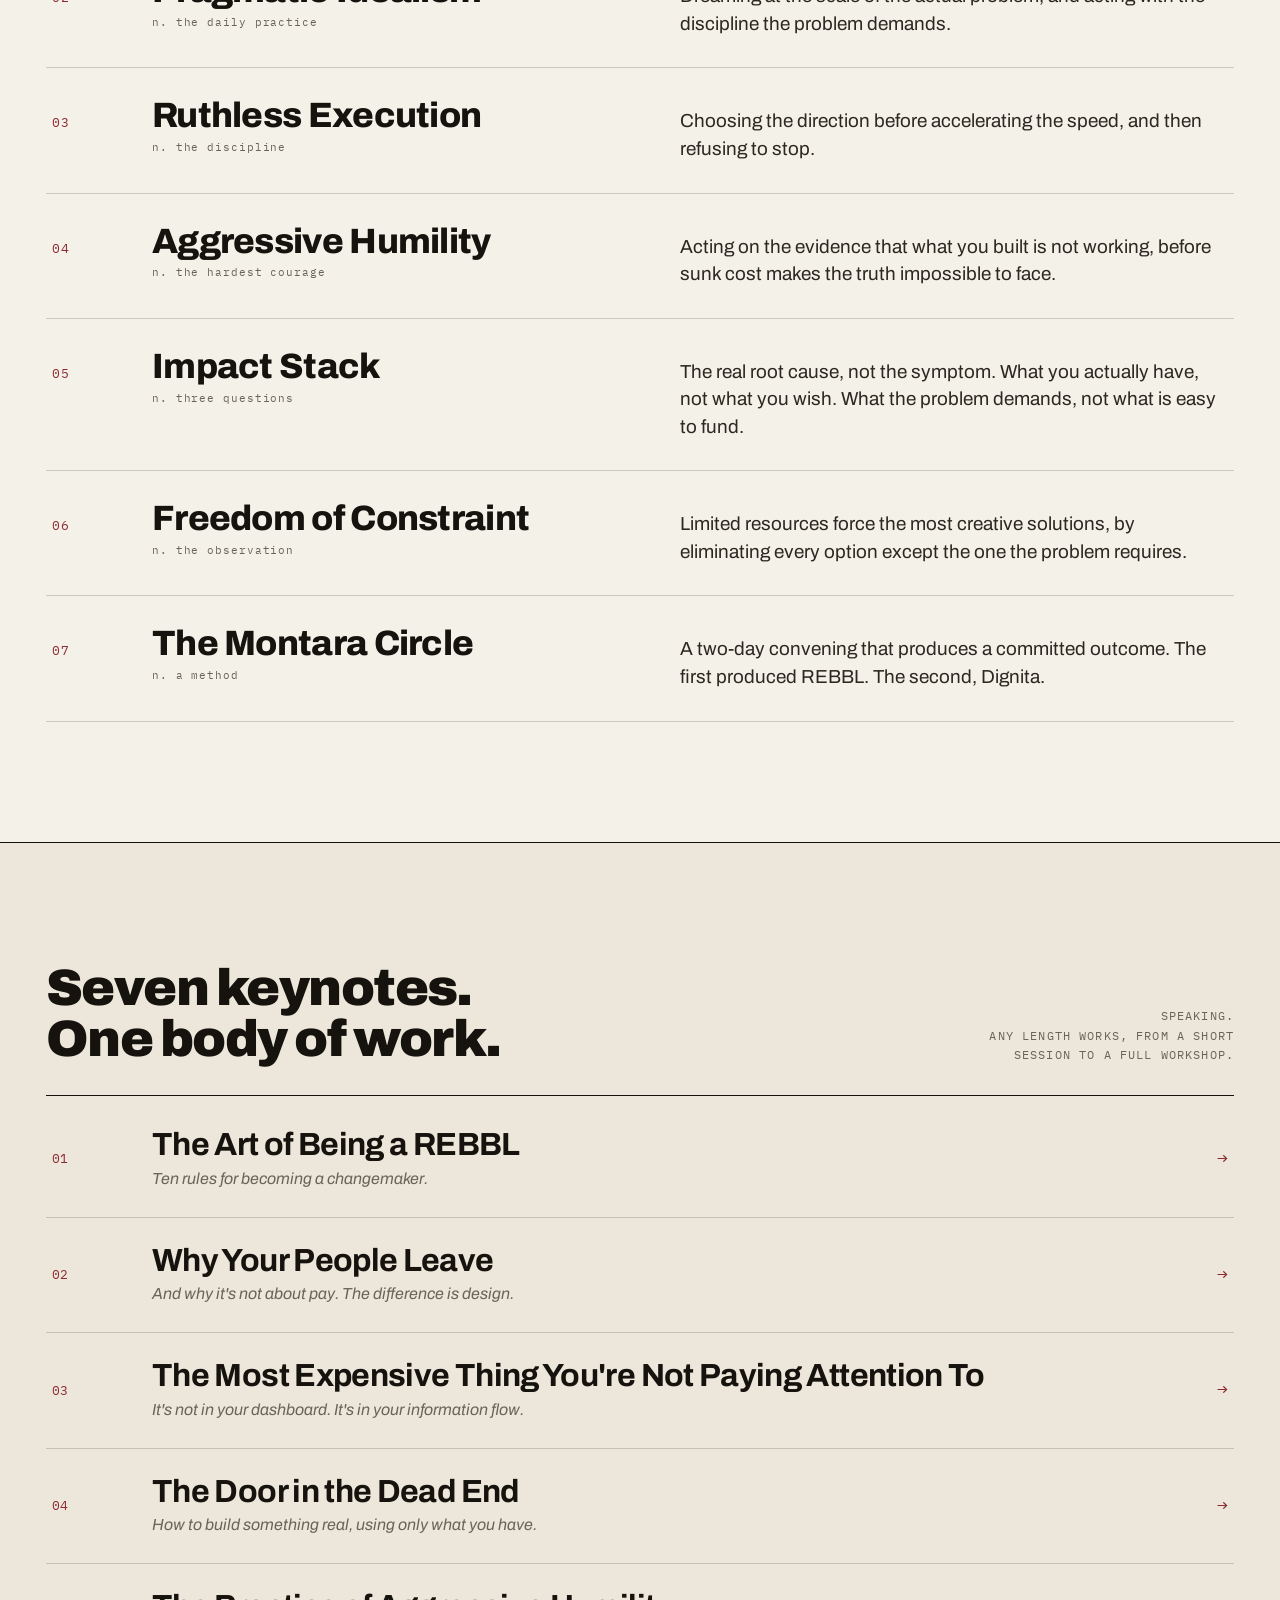
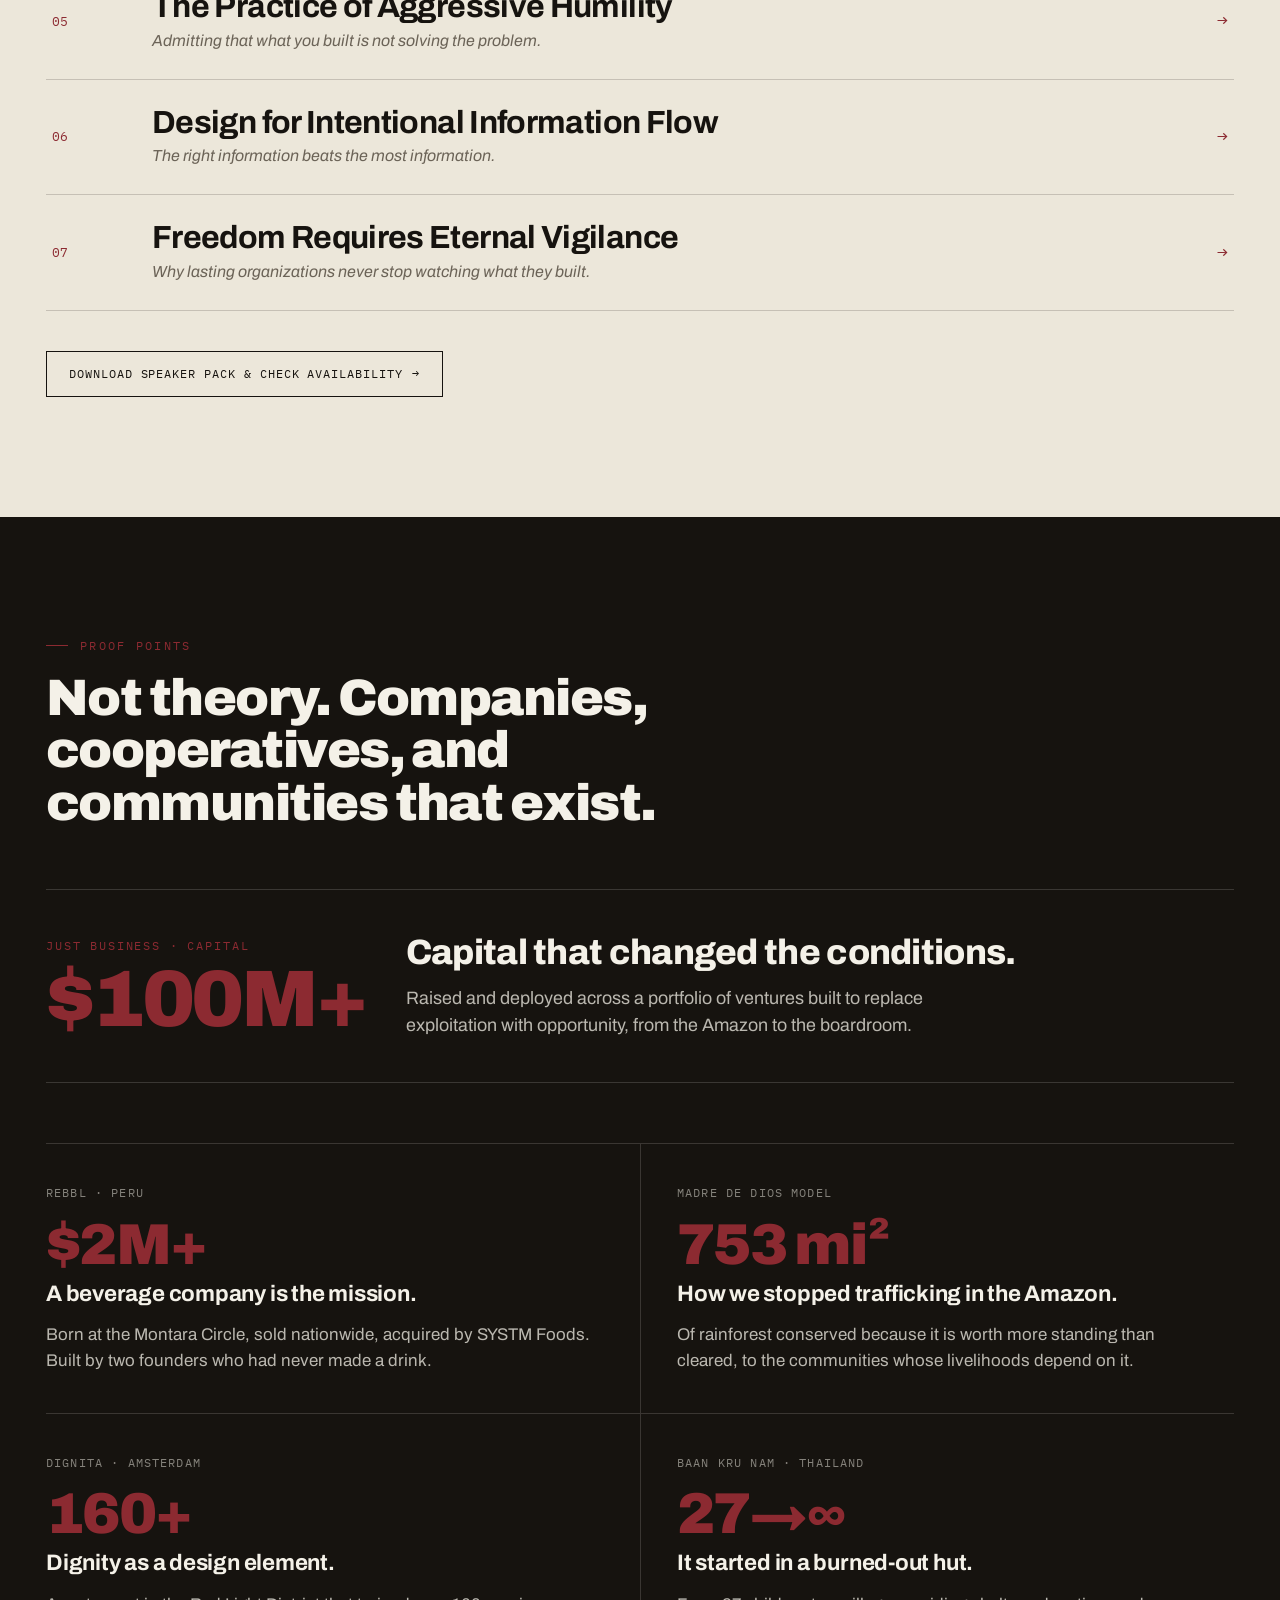
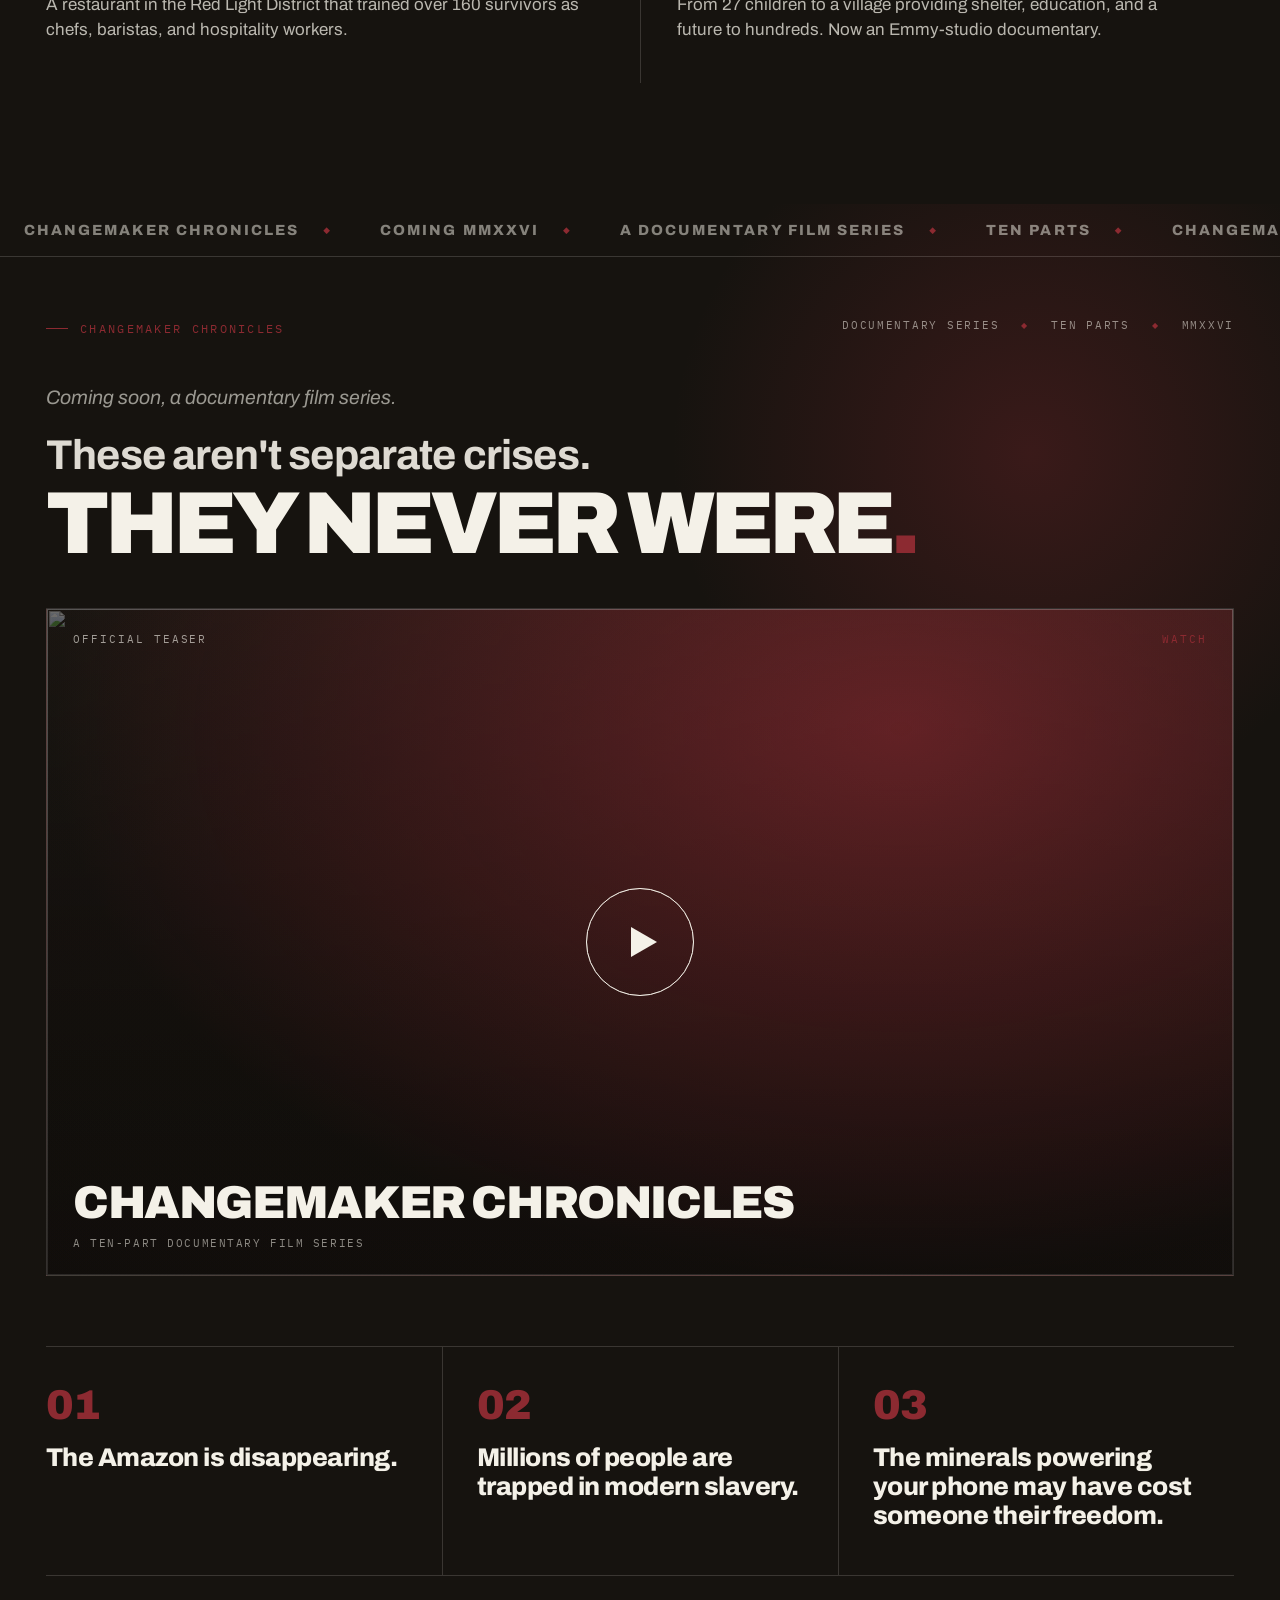
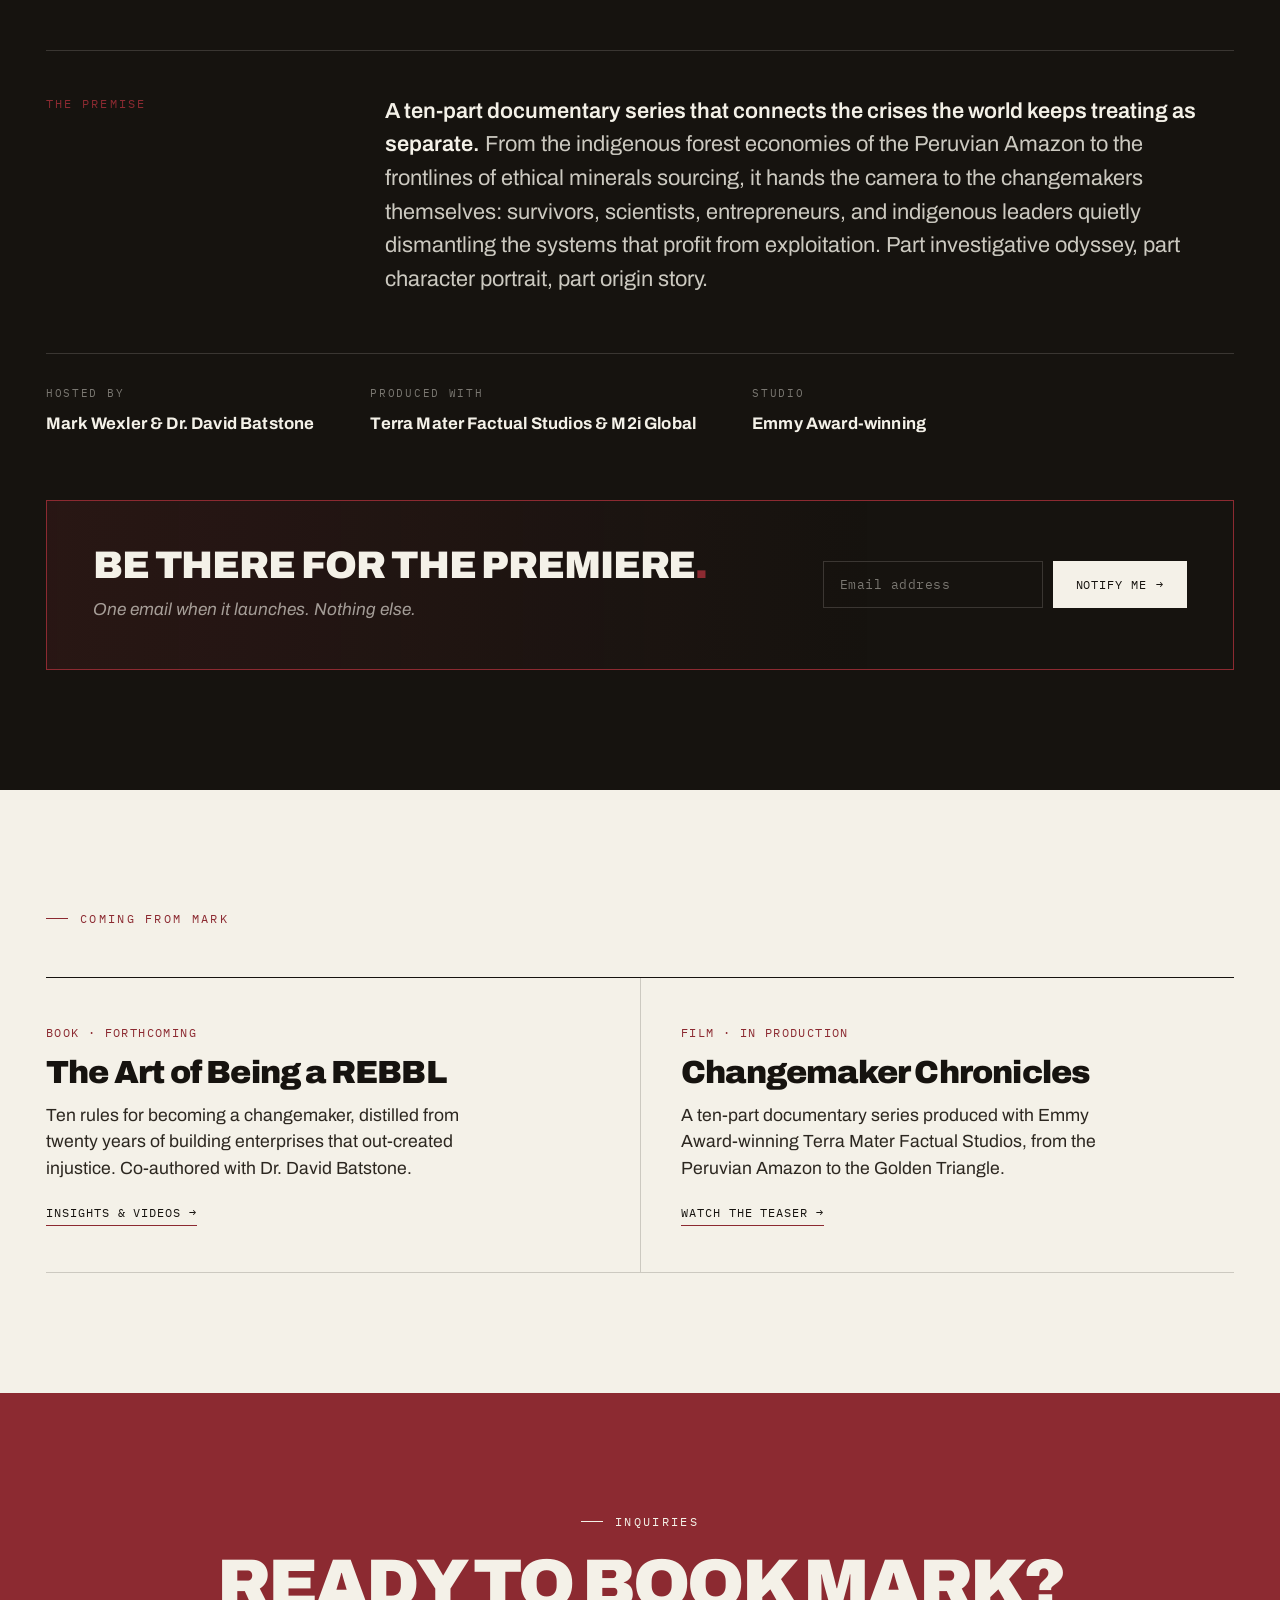
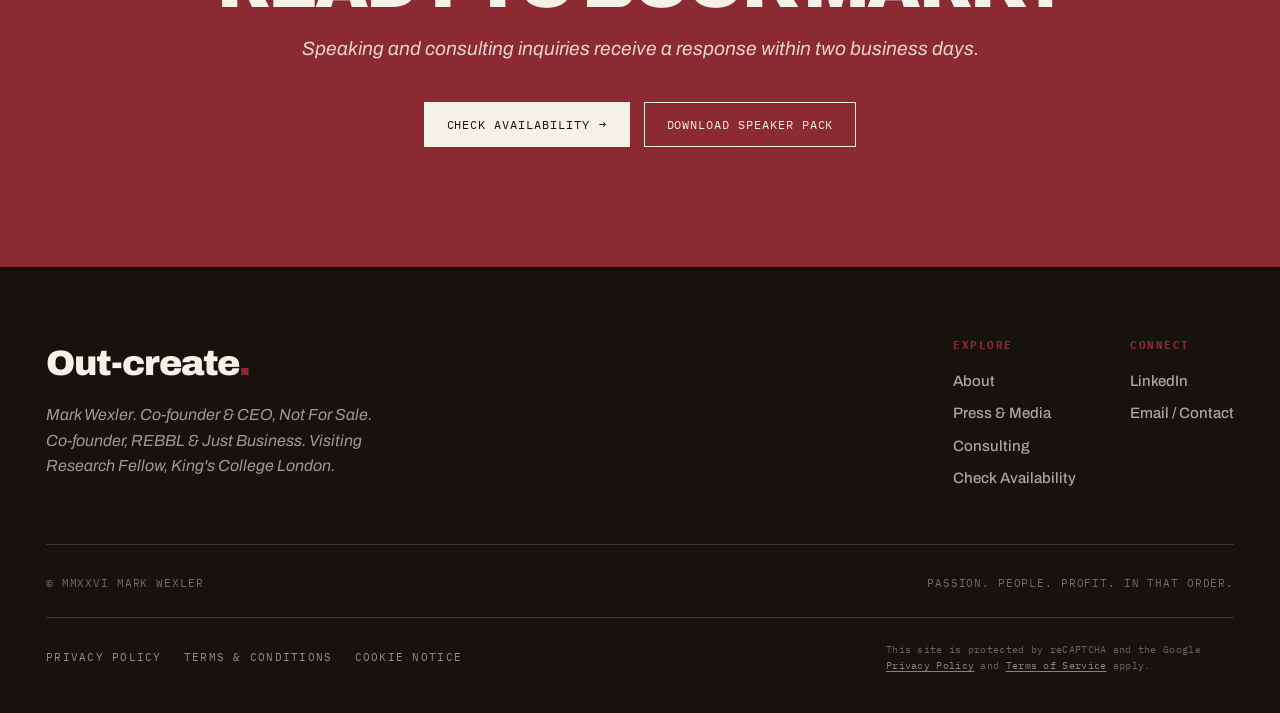
==== commit 6509d734: "Site updates: consulting redesign, legal pages, cookie consent, footer - Consulting: replace the fla" ====
--- a/index.html
+++ b/index.html
@@ -38,7 +38,6 @@
   </div>
   <div class="cover-body">
     <div class="cover-left">
-      <div class="spine">Out-create · A Working Vocabulary · No. 01</div>
       <div>
         <h1 class="cover-title">
           <span class="ln"><span>Out-</span></span>
@@ -313,10 +312,28 @@
       <p>© MMXXVI Mark Wexler</p>
       <p>Passion. People. Profit. In that order.</p>
     </div>
+    <div class="foot-legal">
+      <nav class="foot-legal-nav">
+        <a href="privacy.html">Privacy Policy</a>
+        <a href="terms.html">Terms &amp; Conditions</a>
+        <a href="cookies.html">Cookie Notice</a>
+      </nav>
+      <p class="foot-recaptcha">This site is protected by reCAPTCHA and the Google <a href="https://policies.google.com/privacy" target="_blank" rel="noopener">Privacy Policy</a> and <a href="https://policies.google.com/terms" target="_blank" rel="noopener">Terms of Service</a> apply.</p>
+    </div>
   </div>
 </footer>
 
 <button class="totop" id="totop" aria-label="Back to top" title="Back to top"><svg viewBox="0 0 24 24" fill="none" stroke="currentColor" stroke-width="2" stroke-linecap="round" stroke-linejoin="round" aria-hidden="true"><path d="M12 19V5M5 12l7-7 7 7"/></svg></button>
+<!-- COOKIE NOTICE -->
+<div id="mw-cookie" class="mw-cookie" role="dialog" aria-label="Cookie notice" hidden>
+  <div class="mw-cookie-in">
+    <p class="mw-cookie-txt">We use cookies to understand how this site is used and to improve it. Analytics run only if you accept. See our <a href="cookies.html">Cookie Notice</a>.</p>
+    <div class="mw-cookie-act">
+      <button type="button" class="mw-c-btn mw-c-decline" data-cc="decline">Decline</button>
+      <button type="button" class="mw-c-btn mw-c-accept" data-cc="accept">Accept</button>
+    </div>
+  </div>
+</div>
 <script src="assets/app.js"></script>
 </body>
 </html>
--- a/assets/site.css
+++ b/assets/site.css
@@ -88,8 +88,8 @@
 .cover-left{padding:54px 46px 46px;display:flex;flex-direction:column;justify-content:space-between;position:relative}
 .cover-title{font-family:var(--disp);font-weight:900;line-height:.84;letter-spacing:-.05em;font-size:clamp(3.4rem,12vw,9rem);text-transform:uppercase}
 .cover-title .ln{display:block;overflow:hidden}
-.cover-title .ln span{display:block;transform:translateY(105%);animation:rise 1s forwards cubic-bezier(.2,.8,.2,1)}
-.cover-title .ln:nth-child(2) span{animation-delay:.12s}
+.cover-title .ln>span{display:block;transform:translateY(105%);animation:rise 1s forwards cubic-bezier(.2,.8,.2,1)}
+.cover-title .ln:nth-child(2)>span{animation-delay:.12s}
 .cover-title .dot{color:var(--ox)}
 .cover-dek{font-family:var(--serif);font-style:italic;font-weight:400;font-size:clamp(1.15rem,1.9vw,1.5rem);line-height:1.4;max-width:30ch;margin-top:30px;color:var(--ink-2);opacity:0;animation:fade 1s .55s forwards}
 .cover-foot{display:flex;justify-content:space-between;align-items:flex-end;gap:30px;margin-top:40px;opacity:0;animation:fade 1s .8s forwards}
@@ -99,12 +99,10 @@
 .issue-list .il .p{font-family:var(--mono);font-size:.68rem;color:var(--ox);letter-spacing:.1em}
 .issue-list .il .t{font-family:var(--disp);font-weight:600;font-size:.96rem}
 .cover-cta{display:flex;gap:12px;flex-wrap:wrap}
-.spine{position:absolute;left:14px;top:50%;transform:translateY(-50%) rotate(180deg);writing-mode:vertical-rl;font-family:var(--mono);font-size:.66rem;letter-spacing:.32em;text-transform:uppercase;color:var(--grey);z-index:6}
 @media(max-width:880px){
   .cover-body{grid-template-columns:1fr}
   .cover-photo{order:-1;border-left:0;border-bottom:1px solid var(--ink);height:54vh}
   .cover-photo img{position:relative}
-  .spine{display:none}
   .cover-foot{flex-direction:column;align-items:flex-start}
 }
 
@@ -397,6 +395,33 @@
 .pullquote{font-family:var(--disp);font-weight:500;font-size:clamp(1.6rem,3.4vw,2.6rem);line-height:1.2;letter-spacing:-.02em;max-width:22ch;margin:0 auto;text-align:center}
 .pullquote .ox{color:var(--ox)}
 
+/* ---------- CONSULTING · Montara Circle redesign ---------- */
+.montara-def{padding-top:88px}
+.def-grid{display:grid;grid-template-columns:.34fr 1fr;gap:56px;align-items:start}
+.def-side{position:sticky;top:100px}
+.def-pron{font-family:var(--mono);font-size:.74rem;letter-spacing:.1em;color:var(--grey);margin-top:18px}
+.def-statement{font-family:var(--disp);font-weight:500;font-size:clamp(1.5rem,3vw,2.35rem);line-height:1.24;letter-spacing:-.02em;color:var(--ink);max-width:26ch}
+.def-statement .ox{color:var(--ox)}
+@media(max-width:820px){.def-grid{grid-template-columns:1fr;gap:22px}.def-side{position:static}}
+/* framing film poster (reuses .chron-player) */
+.montara-film .pfoot .pt{font-size:clamp(1.4rem,3.2vw,2.6rem)}
+/* origin proof */
+.origin-head{max-width:60ch}
+.origin-title{font-family:var(--disp);font-weight:900;font-size:clamp(1.9rem,4.6vw,3.4rem);line-height:.98;letter-spacing:-.035em;text-transform:uppercase;margin-top:26px}
+.origin-cards{display:grid;grid-template-columns:1fr 1fr;margin-top:56px;border-top:1px solid var(--ink)}
+.origin-card{padding:44px 46px 46px 0;border-bottom:1px solid var(--line);position:relative}
+.origin-card:nth-child(2){border-left:1px solid var(--line);padding-left:46px}
+@media(max-width:780px){.origin-cards{grid-template-columns:1fr}.origin-card{padding:38px 0}.origin-card:nth-child(2){border-left:0;padding-left:0}}
+.oc-ord{font-family:var(--mono);font-size:.7rem;letter-spacing:.18em;text-transform:uppercase;color:var(--ox)}
+.oc-place{font-family:var(--mono);font-size:.7rem;letter-spacing:.1em;text-transform:uppercase;color:var(--grey);margin-top:8px}
+.origin-card h3{font-family:var(--disp);font-weight:900;font-size:clamp(2.4rem,5.5vw,3.6rem);line-height:.9;letter-spacing:-.04em;text-transform:uppercase;margin:22px 0 16px}
+.origin-card>p{font-family:var(--serif);font-size:1.08rem;line-height:1.55;color:var(--ink-2);max-width:36ch}
+.oc-stats{list-style:none;margin:30px 0 0;padding:0}
+.oc-stats li{display:flex;flex-direction:column;padding:15px 0;border-top:1px solid var(--line)}
+.oc-stats li b{font-family:var(--disp);font-weight:800;font-size:1.45rem;letter-spacing:-.02em;color:var(--ink)}
+.oc-stats li span{font-family:var(--mono);font-size:.66rem;letter-spacing:.1em;text-transform:uppercase;color:var(--grey);margin-top:4px}
+.oc-note{font-family:var(--serif);font-style:italic;font-size:1.05rem;line-height:1.5;color:var(--ox);margin-top:28px;max-width:34ch}
+
 /* ---------- CONTACT FORM ---------- */
 .contact-grid{display:grid;grid-template-columns:1fr 0.55fr;gap:64px;align-items:start}
 @media(max-width:880px){.contact-grid{grid-template-columns:1fr;gap:44px}}
@@ -429,6 +454,39 @@
 .foot-col a:hover{color:var(--paper)}
 .foot-bot{display:flex;justify-content:space-between;flex-wrap:wrap;gap:10px;margin-top:30px}
 .foot-bot p{font-family:var(--mono);font-size:.68rem;letter-spacing:.08em;text-transform:uppercase;color:rgba(244,241,232,.4)}
+.foot-legal{display:flex;justify-content:space-between;align-items:center;gap:24px;flex-wrap:wrap;margin-top:26px;padding-top:24px;border-top:1px solid var(--line-d)}
+.foot-legal-nav{display:flex;gap:22px;flex-wrap:wrap}
+.foot-legal-nav a{font-family:var(--mono);font-size:.66rem;letter-spacing:.12em;text-transform:uppercase;color:rgba(244,241,232,.55);text-decoration:none;transition:color .25s}
+.foot-legal-nav a:hover{color:var(--ox)}
+.foot-recaptcha{font-family:var(--mono);font-size:.62rem;letter-spacing:.03em;color:rgba(244,241,232,.36);max-width:58ch;line-height:1.55}
+.foot-recaptcha a{color:rgba(244,241,232,.5);text-decoration:underline;text-underline-offset:2px}
+.foot-recaptcha a:hover{color:var(--ox)}
+@media(max-width:700px){.foot-legal{flex-direction:column;align-items:flex-start;gap:16px}}
+
+/* ---------- LEGAL PAGES (terms / privacy / cookies) ---------- */
+.legal{max-width:66ch}
+.legal .upd{font-family:var(--mono);font-size:.7rem;letter-spacing:.1em;text-transform:uppercase;color:var(--grey);margin-bottom:44px}
+.legal h2{font-family:var(--disp);font-weight:800;font-size:clamp(1.3rem,2.4vw,1.7rem);letter-spacing:-.02em;text-transform:uppercase;margin:50px 0 16px}
+.legal h2:first-of-type{margin-top:0}
+.legal h3{font-family:var(--disp);font-weight:700;font-size:1.05rem;margin:26px 0 10px;color:var(--ink)}
+.legal p{font-family:var(--serif);font-size:1.1rem;line-height:1.62;color:var(--ink-2);margin-bottom:18px}
+.legal ul{list-style:none;margin:0 0 20px;padding:0}
+.legal li{font-family:var(--serif);font-size:1.06rem;line-height:1.55;color:var(--ink-2);padding-left:22px;position:relative;margin-bottom:10px}
+.legal li::before{content:"\25C6";position:absolute;left:0;top:.4em;font-size:.5rem;color:var(--ox)}
+.legal a{color:var(--ox);text-decoration:underline;text-underline-offset:2px}
+
+/* ---------- COOKIE NOTICE BANNER ---------- */
+.mw-cookie{position:fixed;left:0;right:0;bottom:0;z-index:9999;transform:translateY(115%);transition:transform .55s cubic-bezier(.2,.8,.2,1);pointer-events:none}
+.mw-cookie.show{transform:none;pointer-events:auto}
+.mw-cookie-in{max-width:1180px;margin:0 auto;background:var(--ink);color:var(--paper);border-top:2px solid var(--ox);padding:22px 26px;display:flex;align-items:center;justify-content:space-between;gap:28px;flex-wrap:wrap;box-shadow:0 -18px 50px rgba(0,0,0,.3)}
+.mw-cookie-txt{font-family:var(--serif);font-size:.94rem;line-height:1.5;color:rgba(244,241,232,.82);max-width:72ch;margin:0}
+.mw-cookie-txt a{color:var(--paper);text-decoration:underline;text-underline-offset:2px}
+.mw-cookie-act{display:flex;gap:12px;flex-shrink:0}
+.mw-c-btn{font-family:var(--mono);font-size:.7rem;letter-spacing:.14em;text-transform:uppercase;padding:12px 24px;cursor:pointer;border:1px solid rgba(244,241,232,.32);background:transparent;color:var(--paper);transition:.25s}
+.mw-c-accept{background:var(--ox);border-color:var(--ox)}
+.mw-c-accept:hover{background:#a5323a;border-color:#a5323a}
+.mw-c-decline:hover{border-color:var(--paper)}
+@media(max-width:640px){.mw-cookie-in{flex-direction:column;align-items:flex-start;gap:16px}.mw-cookie-act{width:100%}.mw-c-btn{flex:1;text-align:center}}
 
 /* ---------- BACK TO TOP ---------- */
 .totop{position:fixed;right:24px;bottom:24px;z-index:900;width:48px;height:48px;display:flex;align-items:center;justify-content:center;
@@ -462,6 +520,6 @@
   *{animation-duration:.001s!important;animation-delay:0s!important}
   .reveal{opacity:1;transform:none}
   .cover-photo img{clip-path:none}
-  .cover-title .ln span{transform:none}
+  .cover-title .ln>span{transform:none}
   .cover-dek,.cover-foot{opacity:1}
 }
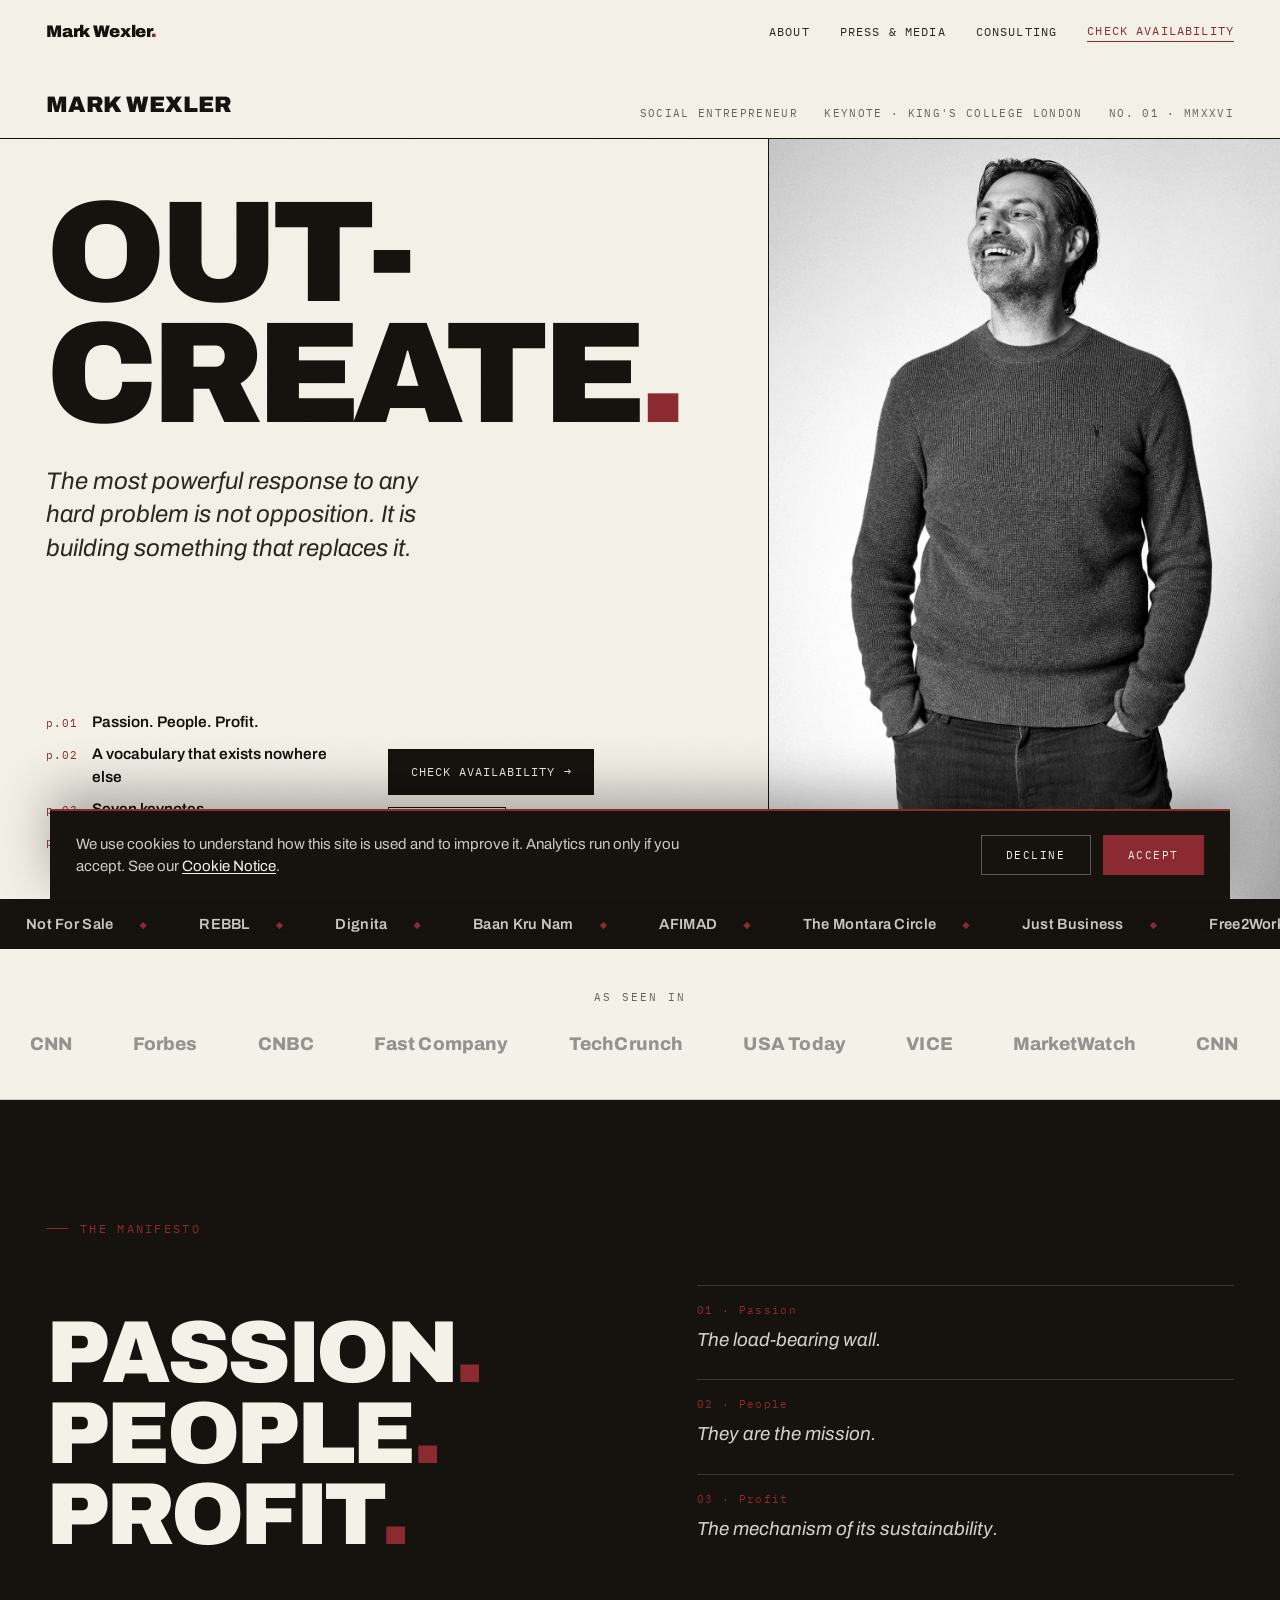
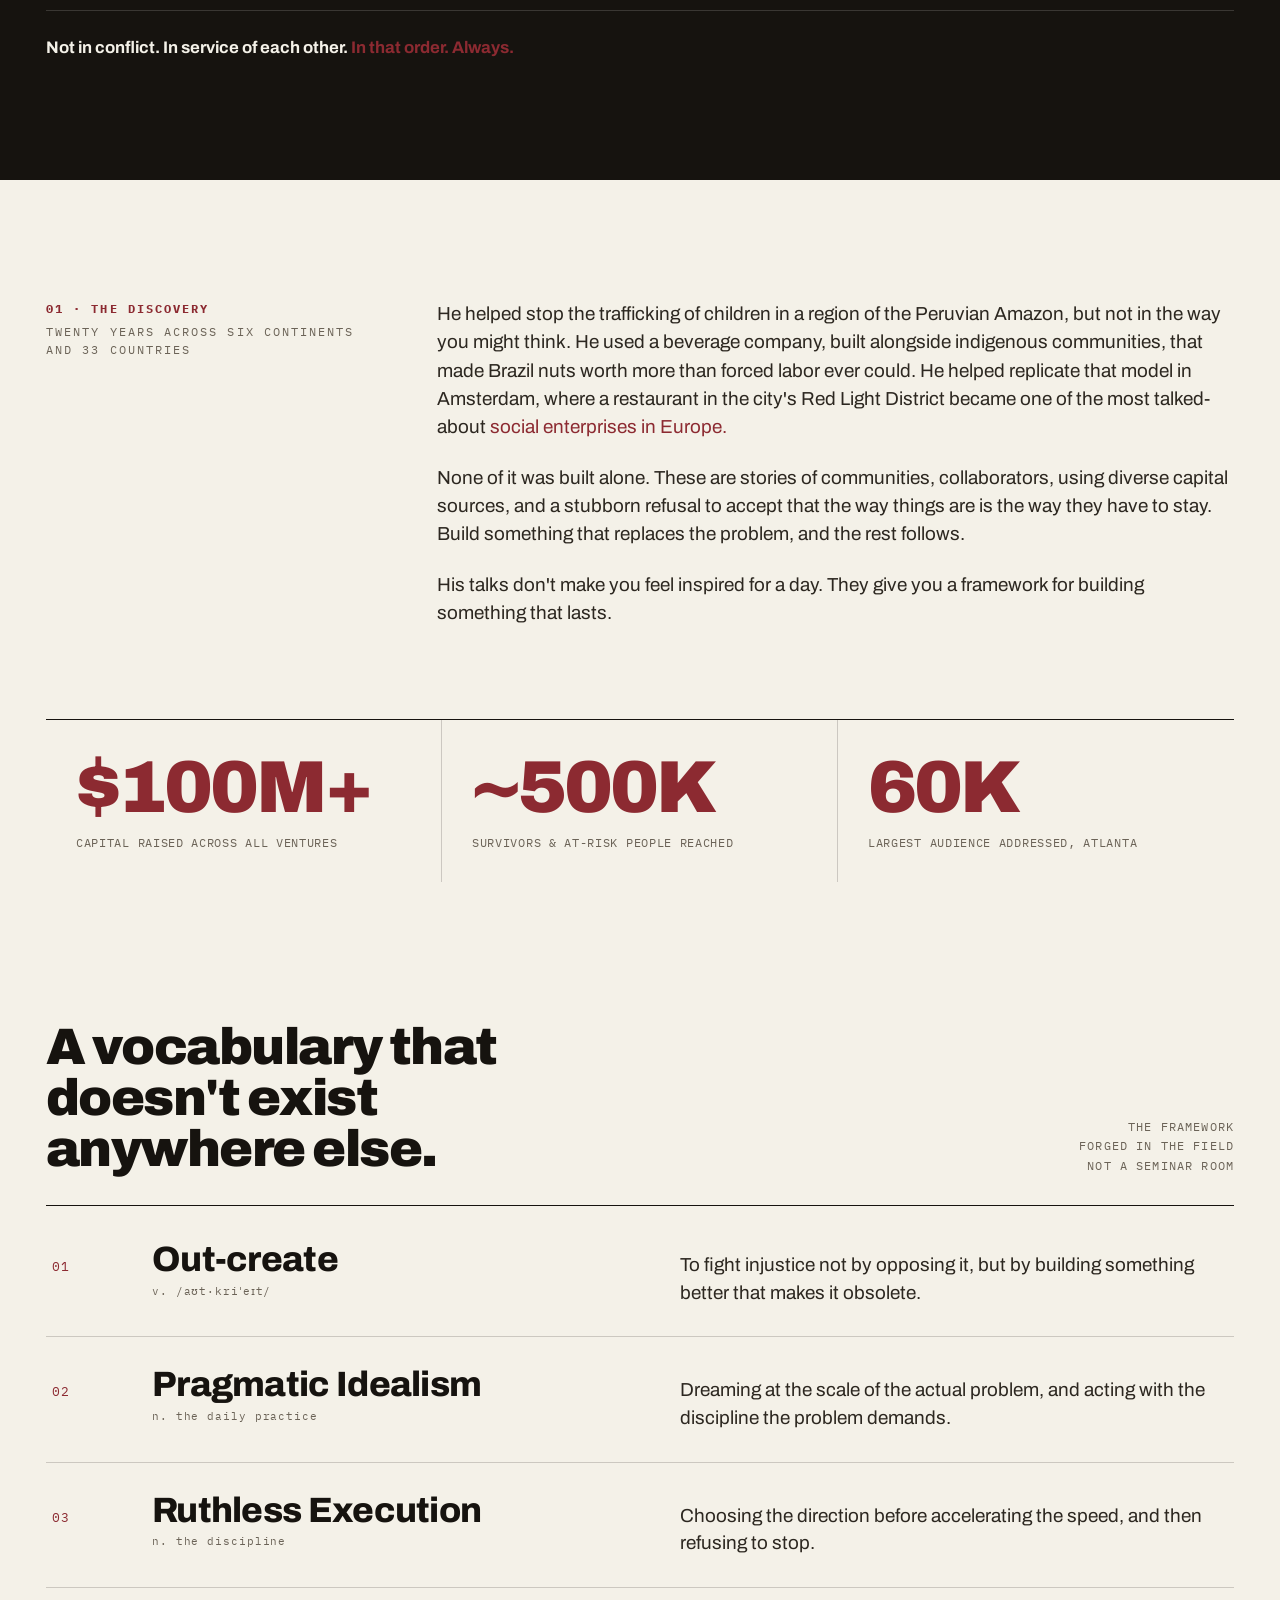
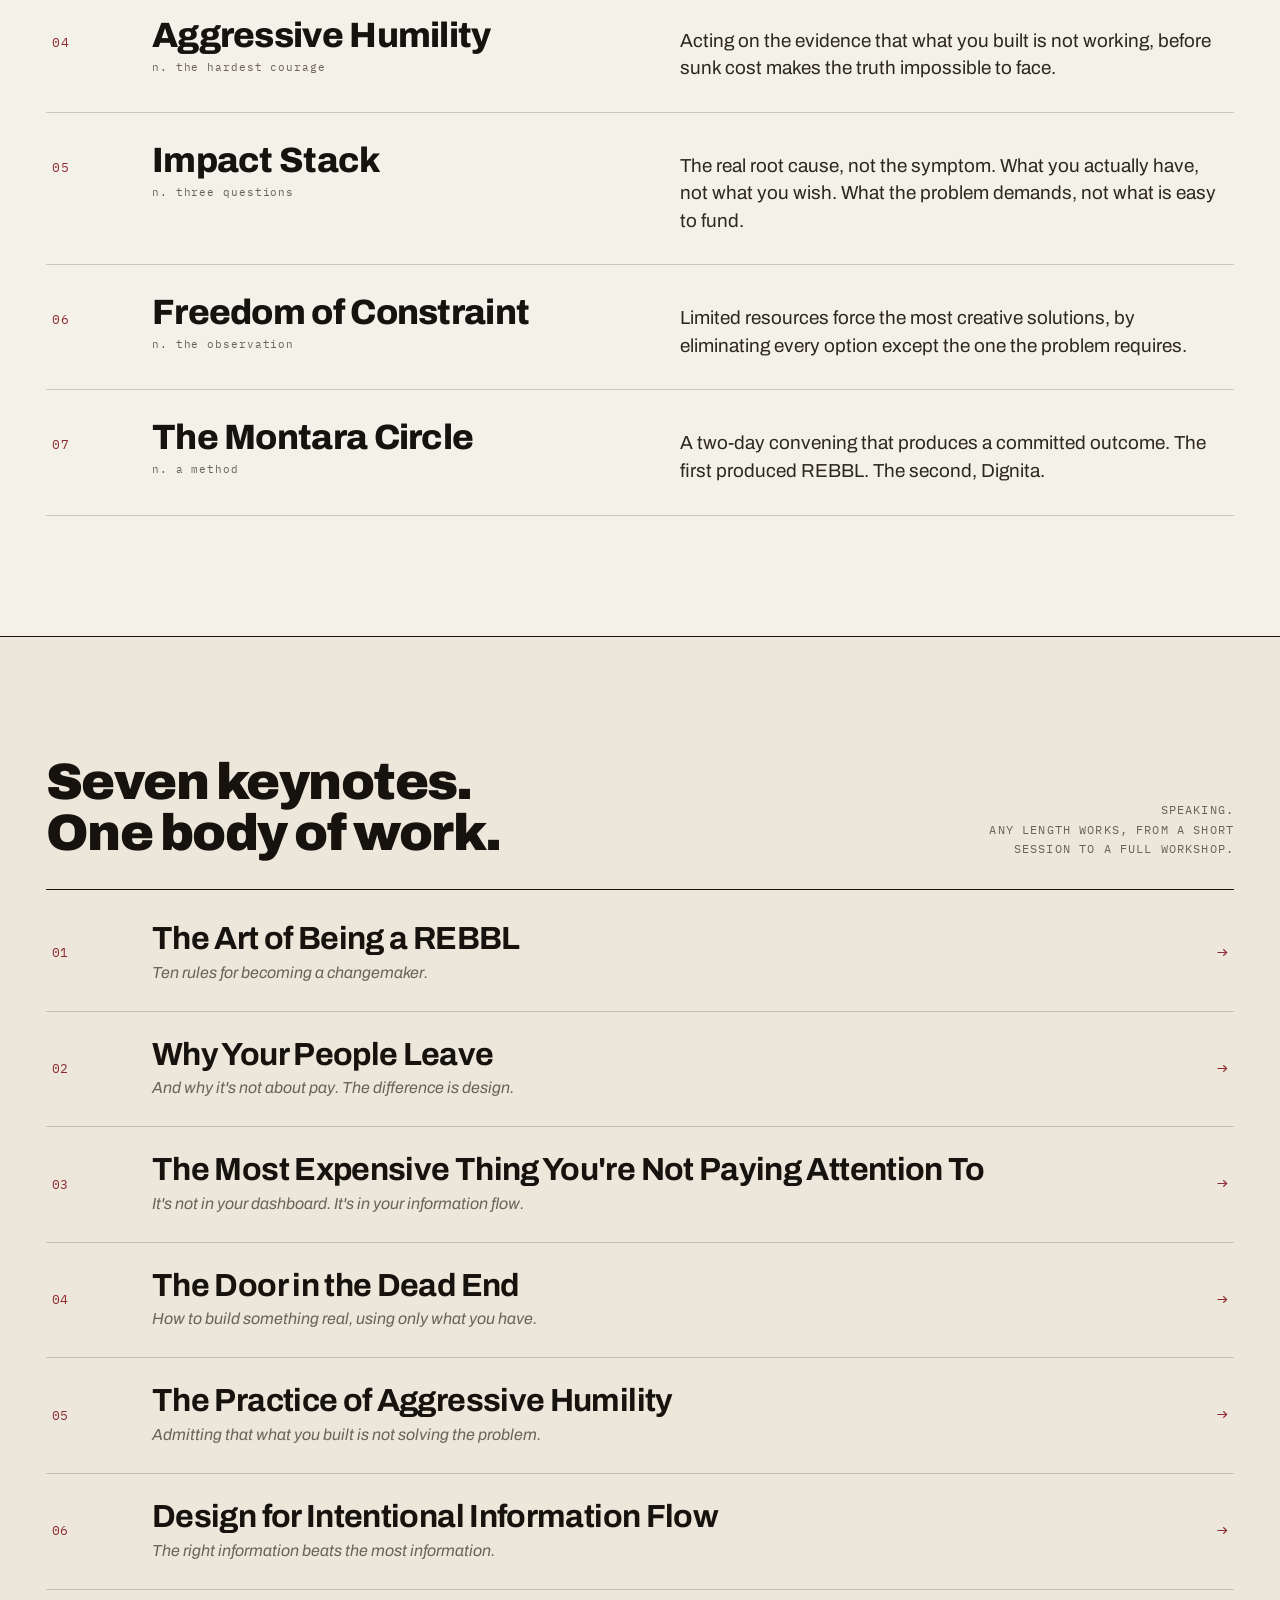
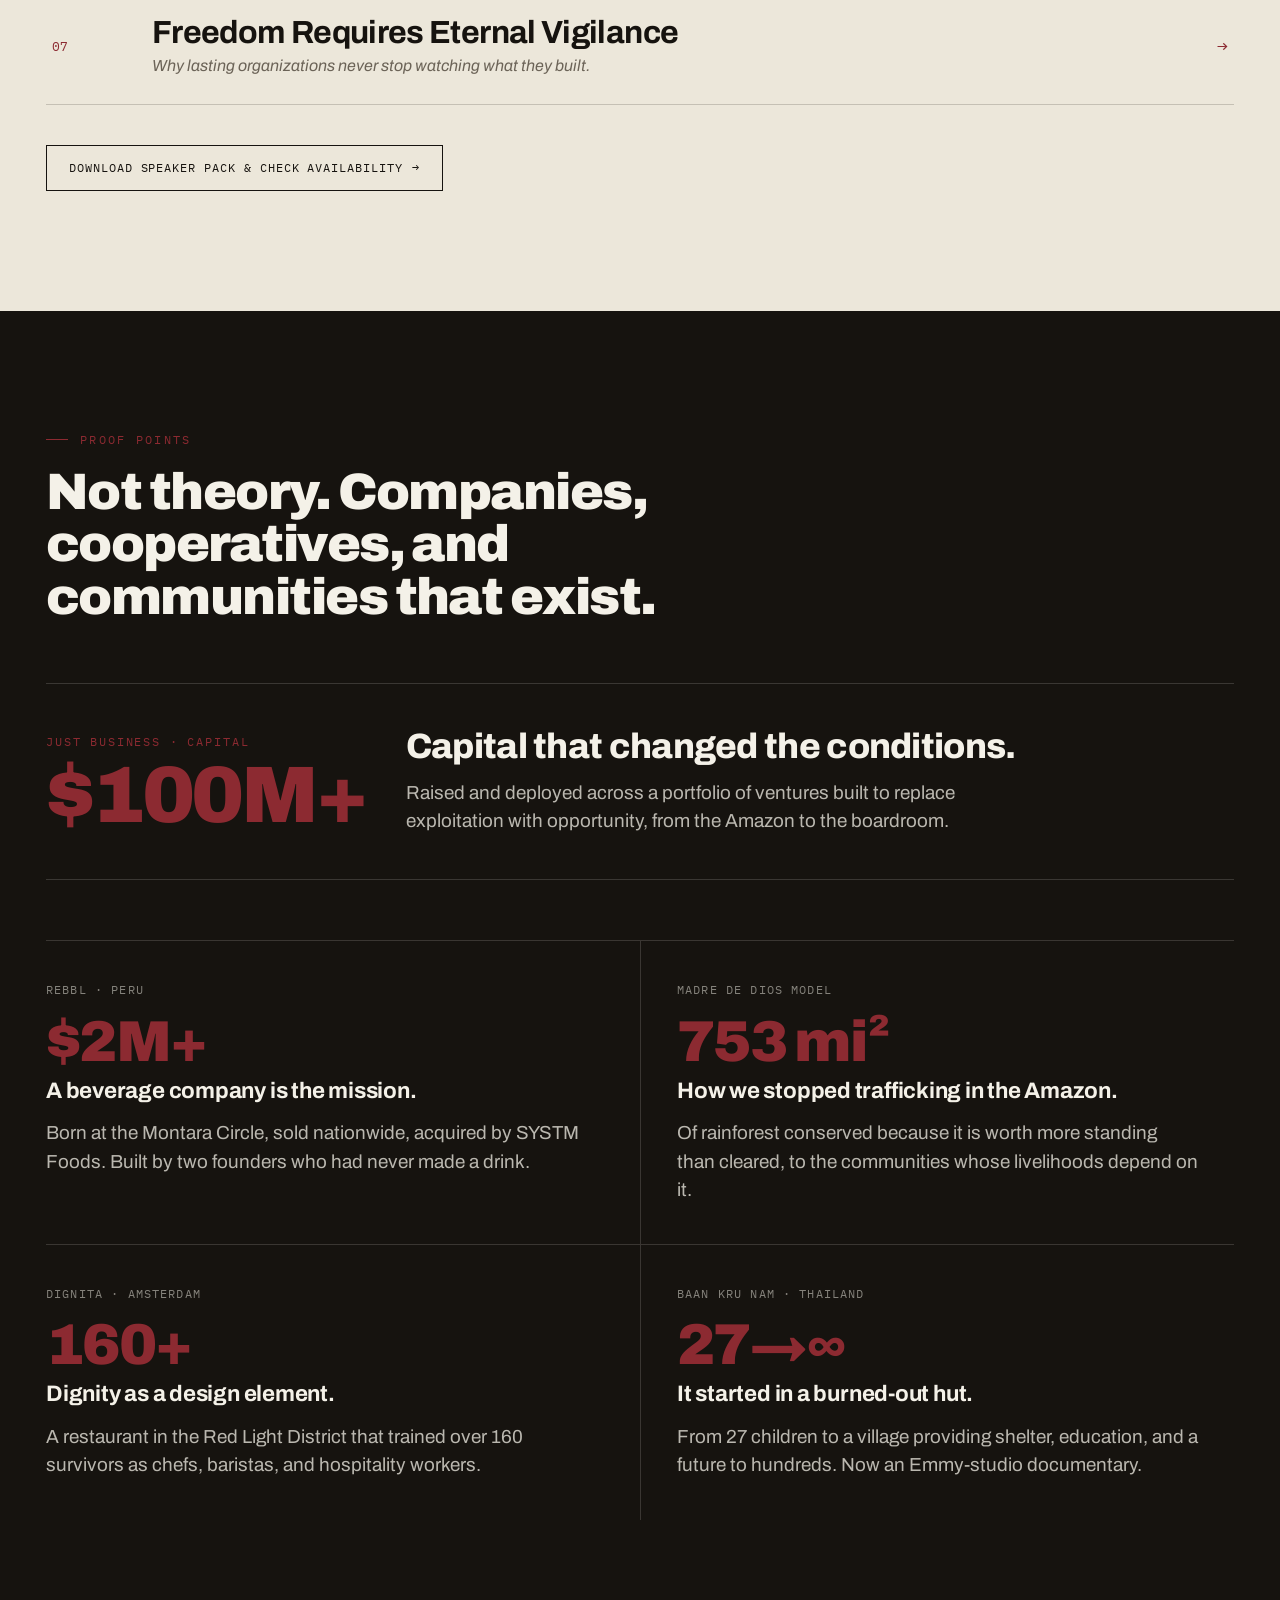
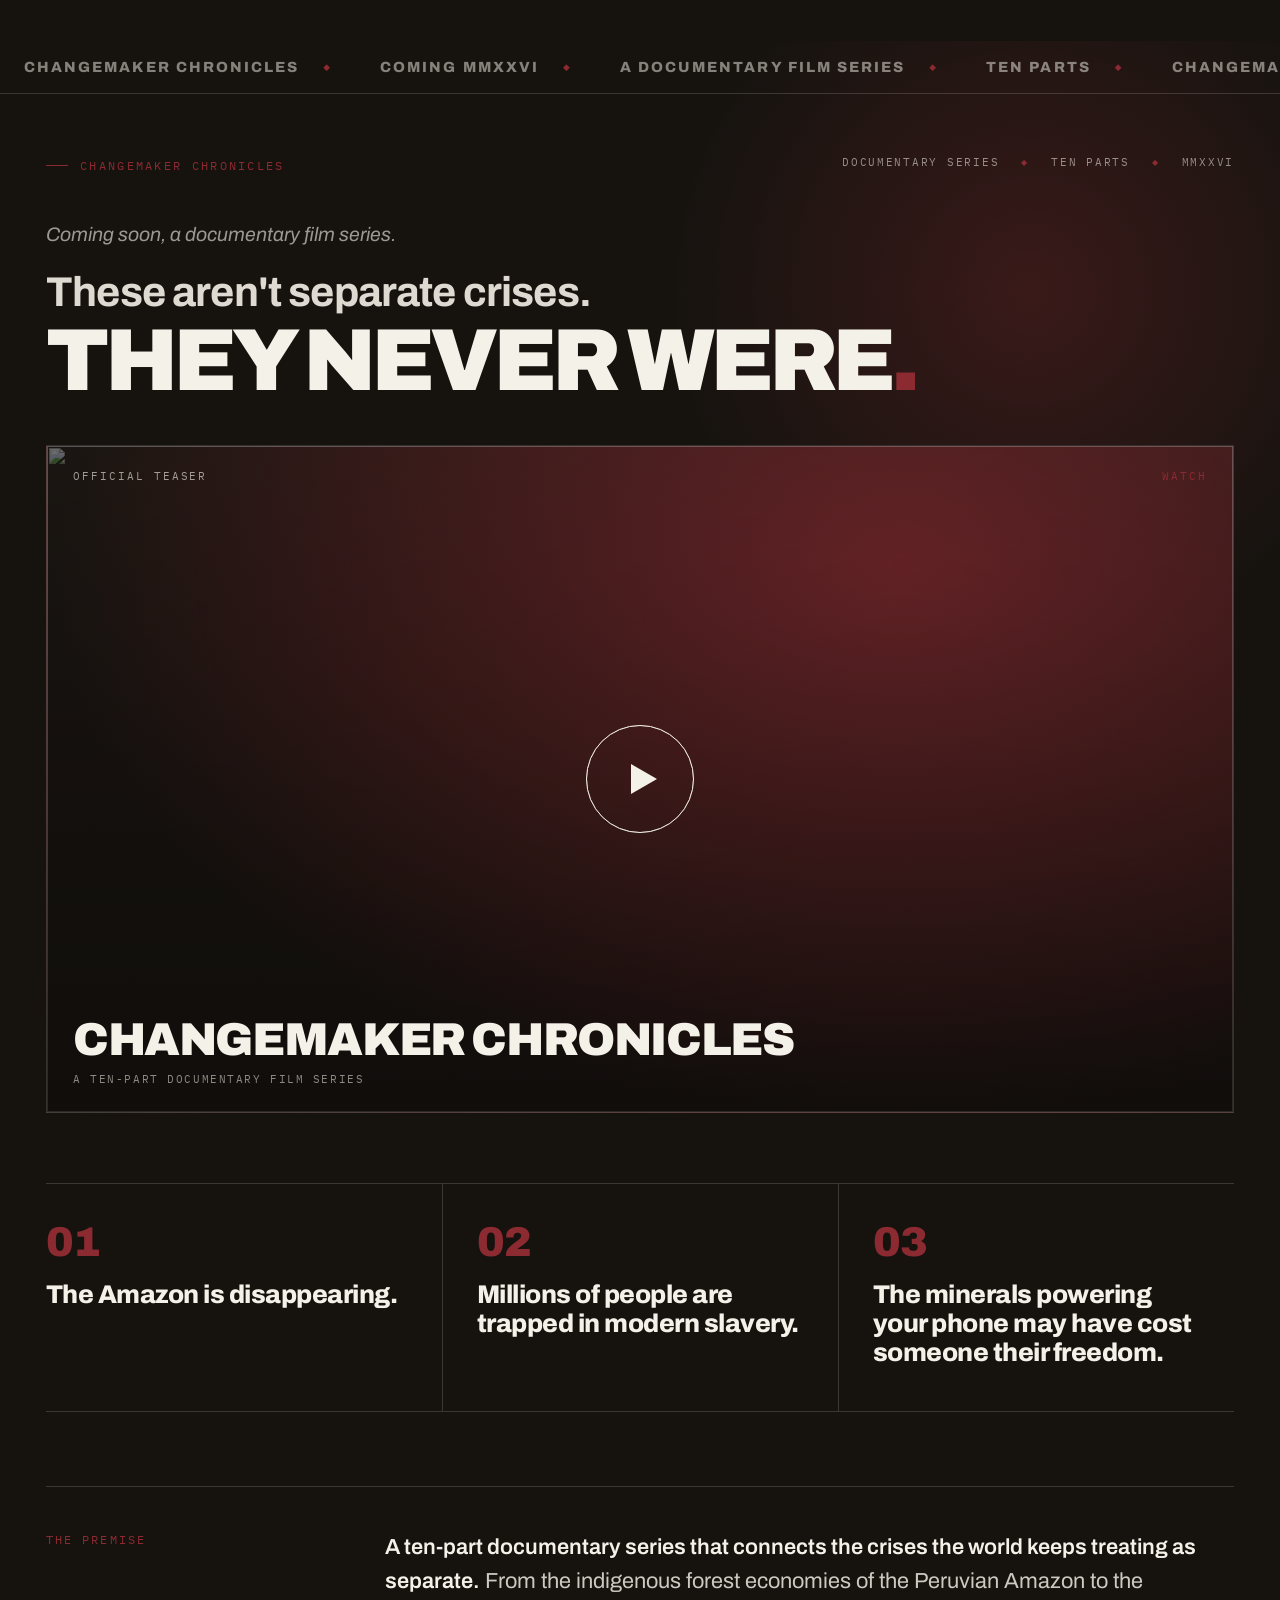
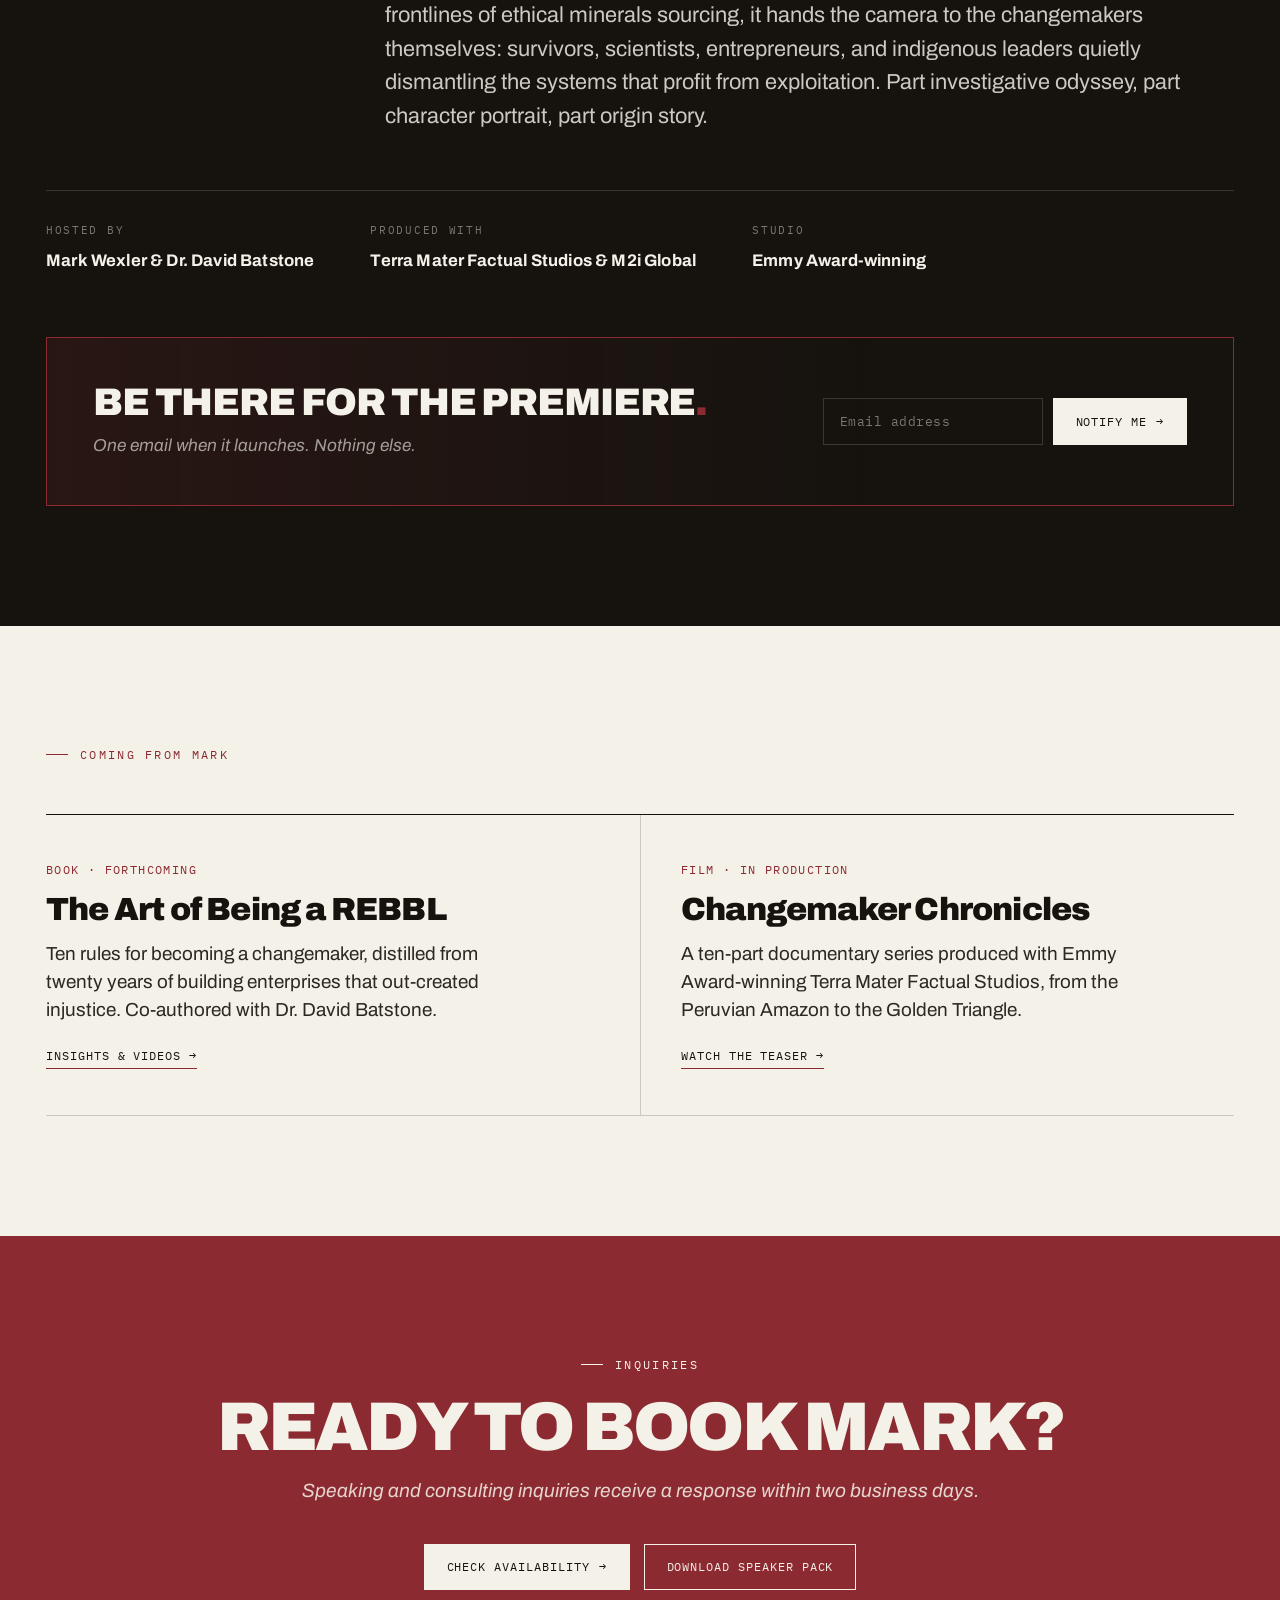
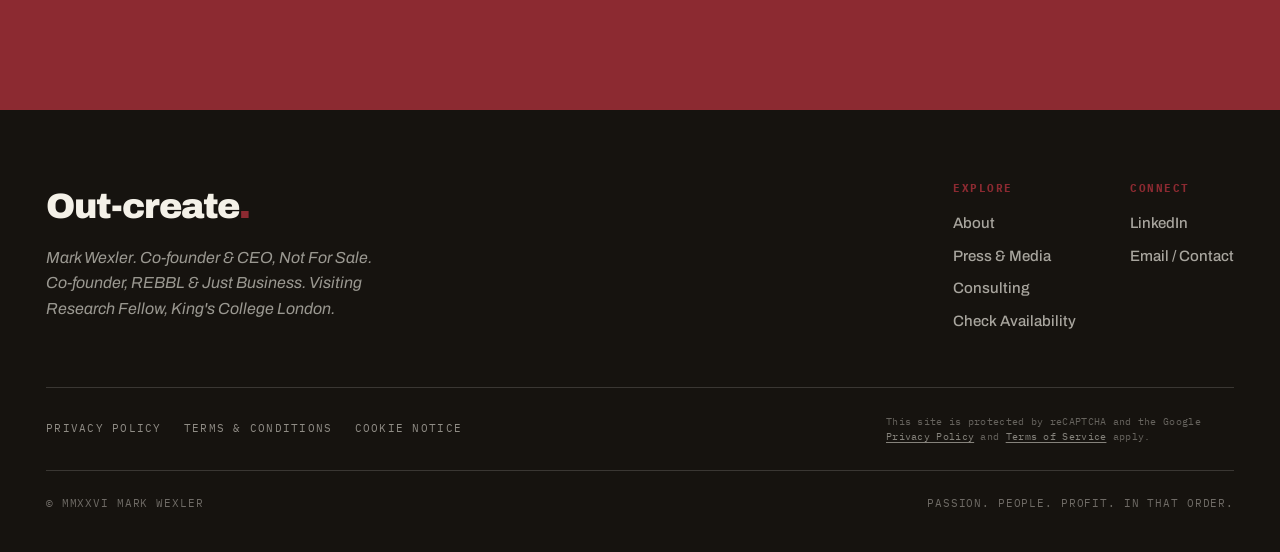
==== commit 7c73f5b8: "About redesign: cinematic full-bleed hero + editorial profile - New About page: a full-bleed cinemat" ====
--- a/index.html
+++ b/index.html
@@ -308,10 +308,6 @@
         <div class="foot-col"><h4>Connect</h4><a href="https://www.linkedin.com/in/mark-wexler" target="_blank" rel="noopener">LinkedIn</a><a href="contact.html">Email / Contact</a></div>
       </div>
     </div>
-    <div class="foot-bot">
-      <p>© MMXXVI Mark Wexler</p>
-      <p>Passion. People. Profit. In that order.</p>
-    </div>
     <div class="foot-legal">
       <nav class="foot-legal-nav">
         <a href="privacy.html">Privacy Policy</a>
@@ -319,6 +315,10 @@
         <a href="cookies.html">Cookie Notice</a>
       </nav>
       <p class="foot-recaptcha">This site is protected by reCAPTCHA and the Google <a href="https://policies.google.com/privacy" target="_blank" rel="noopener">Privacy Policy</a> and <a href="https://policies.google.com/terms" target="_blank" rel="noopener">Terms of Service</a> apply.</p>
+    </div>
+    <div class="foot-bot">
+      <p>© MMXXVI Mark Wexler</p>
+      <p>Passion. People. Profit. In that order.</p>
     </div>
   </div>
 </footer>
--- a/assets/site.css
+++ b/assets/site.css
@@ -52,6 +52,7 @@
 .navtoggle i::before,.navtoggle i::after{content:"";position:absolute;left:0;width:24px;height:2px;background:currentColor;transition:transform .3s,top .3s}
 .navtoggle i::before{top:-7px}
 .navtoggle i::after{top:7px}
+body.nav-lock{overflow:hidden}
 header.nav-open .navtoggle i{background:transparent}
 header.nav-open .navtoggle i::before{top:0;transform:rotate(45deg)}
 header.nav-open .navtoggle i::after{top:0;transform:rotate(-45deg)}
@@ -116,7 +117,7 @@
 .pagehead .meta span{font-family:var(--mono);font-size:.7rem;letter-spacing:.12em;text-transform:uppercase;color:var(--grey)}
 
 .prose{max-width:64ch}
-.prose p{font-family:var(--serif);font-size:1.16rem;line-height:1.62;color:var(--ink-2);margin-bottom:22px}
+.prose p{font-family:var(--serif);font-size:1.18rem;line-height:1.5;color:var(--ink-2);margin-bottom:22px}
 .prose p .ox{color:var(--ox)}
 .section{padding:100px 0}
 .section-tight{padding:70px 0}
@@ -166,9 +167,9 @@
 .lede-grid .lab{font-family:var(--mono);font-size:.72rem;letter-spacing:.18em;text-transform:uppercase;color:var(--grey);position:sticky;top:100px;height:fit-content}
 .lede-grid .lab b{color:var(--ox);display:block;margin-bottom:6px}
 @media(max-width:880px){.lede-grid .lab{position:static;top:auto}}
-.lede-body p{font-family:var(--disp);font-weight:500;font-size:clamp(1.5rem,2.6vw,2.15rem);line-height:1.28;letter-spacing:-.015em;margin-bottom:26px}
+.lede-body p{font-family:var(--body);font-weight:400;font-size:1.18rem;line-height:1.5;letter-spacing:0;color:var(--ink-2);margin-bottom:22px}
 .lede-body p .ox{color:var(--ox)}
-.lede-body .small{font-family:var(--body);font-weight:400;font-size:1.1rem;line-height:1.55;color:var(--ink-2);letter-spacing:0}
+.lede-body .small{font-family:var(--body);font-weight:400;font-size:1.18rem;line-height:1.5;color:var(--ink-2);letter-spacing:0}
 .stats{display:grid;grid-template-columns:repeat(3,1fr);border-top:1px solid var(--ink);margin-top:70px}
 @media(max-width:680px){.stats{grid-template-columns:1fr}}
 .stat{padding:34px 30px 30px;border-right:1px solid var(--line)}
@@ -212,17 +213,16 @@
 .capital .sn{font-family:var(--mono);font-size:.72rem;letter-spacing:.16em;text-transform:uppercase;color:var(--ox);margin-bottom:12px}
 .capital .fig{font-family:var(--disp);font-weight:900;font-size:clamp(2.8rem,7vw,5rem);line-height:.86;letter-spacing:-.04em;color:var(--ox)}
 .capital h3{font-family:var(--disp);font-weight:800;font-size:clamp(1.5rem,3vw,2.2rem);letter-spacing:-.02em;margin-bottom:14px;line-height:1.05}
-.capital p{font-family:var(--serif);font-size:1.12rem;line-height:1.5;color:rgba(244,241,232,.74);max-width:52ch}
+.capital p{font-family:var(--serif);font-size:1.18rem;line-height:1.5;color:rgba(244,241,232,.74);max-width:52ch}
 @media(max-width:780px){.capital{grid-template-columns:1fr;gap:22px}}
 .story-grid{display:grid;grid-template-columns:1fr 1fr;gap:0}
 @media(max-width:780px){.story-grid{grid-template-columns:1fr}}
-.story{border-top:1px solid var(--line-d);padding:40px 36px 40px 0;position:relative;transition:padding .35s}
+.story{border-top:1px solid var(--line-d);padding:40px 36px 40px 0;position:relative}
 .story:nth-child(even){padding-left:36px;border-left:1px solid var(--line-d)}
-.story:hover{padding-top:30px}
 .story .sn{font-family:var(--mono);font-size:.72rem;letter-spacing:.1em;text-transform:uppercase;color:rgba(244,241,232,.5)}
 .story .big{font-family:var(--disp);font-weight:900;font-size:clamp(2.4rem,5vw,3.6rem);color:var(--ox);letter-spacing:-.03em;margin:16px 0 6px;line-height:.92}
 .story h3{font-family:var(--disp);font-weight:700;font-size:1.4rem;letter-spacing:-.01em;margin-bottom:12px}
-.story p{font-family:var(--serif);font-size:1.06rem;line-height:1.5;color:rgba(244,241,232,.74)}
+.story p{font-family:var(--serif);font-size:1.18rem;line-height:1.5;color:rgba(244,241,232,.74)}
 
 /* ---------- CHANGEMAKER CHRONICLES (cinematic) ---------- */
 .chronicles{background:var(--ink);color:var(--paper);padding:0 0 120px;border-top:1px solid var(--ink);position:relative;overflow:hidden}
@@ -332,7 +332,7 @@
 @media(max-width:780px){.ccard:nth-child(2){padding-left:0;border-left:0}}
 .ccard .k{font-family:var(--mono);font-size:.72rem;letter-spacing:.12em;text-transform:uppercase;color:var(--ox)}
 .ccard h3{font-family:var(--disp);font-weight:900;font-size:2rem;letter-spacing:-.025em;margin:16px 0 14px;line-height:1}
-.ccard p{font-family:var(--serif);font-size:1.1rem;line-height:1.5;color:var(--ink-2);max-width:42ch}
+.ccard p{font-family:var(--serif);font-size:1.18rem;line-height:1.5;color:var(--ink-2);max-width:42ch}
 .ccard a{font-family:var(--mono);font-size:.74rem;letter-spacing:.08em;text-transform:uppercase;color:var(--ink);text-decoration:none;border-bottom:1px solid var(--ox);padding-bottom:3px;display:inline-block;margin-top:22px;transition:color .3s}
 .ccard a:hover{color:var(--ox)}
 
@@ -385,12 +385,12 @@
 @media(max-width:780px){.step:not(:first-child){border-left:0;padding-left:0}}
 .step .n{font-family:var(--disp);font-weight:900;font-size:2.4rem;color:var(--ox);letter-spacing:-.03em;line-height:1}
 .step h3{font-family:var(--disp);font-weight:700;font-size:1.2rem;letter-spacing:-.01em;margin:16px 0 10px}
-.step p{font-family:var(--serif);font-size:1.04rem;line-height:1.5;color:var(--ink-2)}
+.step p{font-family:var(--serif);font-size:1.18rem;line-height:1.5;color:var(--ink-2)}
 .services{display:flex;flex-direction:column;border-top:1px solid var(--ink);margin-top:20px}
 .service{display:grid;grid-template-columns:70px 1fr;gap:30px;padding:34px 6px;border-bottom:1px solid var(--line)}
 .service .num{font-family:var(--mono);font-size:.82rem;color:var(--ox)}
 .service h3{font-family:var(--disp);font-weight:800;font-size:1.5rem;letter-spacing:-.02em;margin-bottom:10px}
-.service p{font-family:var(--serif);font-size:1.1rem;line-height:1.5;color:var(--ink-2);max-width:64ch}
+.service p{font-family:var(--serif);font-size:1.18rem;line-height:1.5;color:var(--ink-2);max-width:64ch}
 @media(max-width:680px){.service{grid-template-columns:40px 1fr;gap:14px}}
 .pullquote{font-family:var(--disp);font-weight:500;font-size:clamp(1.6rem,3.4vw,2.6rem);line-height:1.2;letter-spacing:-.02em;max-width:22ch;margin:0 auto;text-align:center}
 .pullquote .ox{color:var(--ox)}
@@ -415,7 +415,7 @@
 .oc-ord{font-family:var(--mono);font-size:.7rem;letter-spacing:.18em;text-transform:uppercase;color:var(--ox)}
 .oc-place{font-family:var(--mono);font-size:.7rem;letter-spacing:.1em;text-transform:uppercase;color:var(--grey);margin-top:8px}
 .origin-card h3{font-family:var(--disp);font-weight:900;font-size:clamp(2.4rem,5.5vw,3.6rem);line-height:.9;letter-spacing:-.04em;text-transform:uppercase;margin:22px 0 16px}
-.origin-card>p{font-family:var(--serif);font-size:1.08rem;line-height:1.55;color:var(--ink-2);max-width:36ch}
+.origin-card>p{font-family:var(--serif);font-size:1.18rem;line-height:1.5;color:var(--ink-2);max-width:36ch}
 .oc-stats{list-style:none;margin:30px 0 0;padding:0}
 .oc-stats li{display:flex;flex-direction:column;padding:15px 0;border-top:1px solid var(--line)}
 .oc-stats li b{font-family:var(--disp);font-weight:800;font-size:1.45rem;letter-spacing:-.02em;color:var(--ink)}
@@ -436,10 +436,10 @@
 @media(max-width:520px){.form{grid-template-columns:1fr}}
 .contact-side .block{border-top:1px solid var(--ink);padding:26px 0}
 .contact-side h4{font-family:var(--mono);font-size:.7rem;letter-spacing:.14em;text-transform:uppercase;color:var(--ox);margin-bottom:12px}
-.contact-side p{font-family:var(--serif);font-size:1.08rem;line-height:1.55;color:var(--ink-2)}
+.contact-side p{font-family:var(--serif);font-size:1.18rem;line-height:1.5;color:var(--ink-2)}
 .contact-side a{color:var(--ink);text-decoration:none;border-bottom:1px solid var(--ox);transition:color .25s}
 .contact-side a:hover{color:var(--ox)}
-.form-success{background:var(--ink);color:var(--paper);padding:30px 34px;font-family:var(--serif);font-size:1.15rem;line-height:1.5;grid-column:1/-1;display:none}
+.form-success{background:var(--ink);color:var(--paper);padding:30px 34px;font-family:var(--serif);font-size:1.18rem;line-height:1.5;grid-column:1/-1;display:none}
 .form-success.show{display:block}
 
 /* ---------- FOOTER / COLOPHON ---------- */
@@ -452,9 +452,9 @@
 .foot-col h4{font-family:var(--mono);font-size:.68rem;letter-spacing:.14em;text-transform:uppercase;color:var(--ox);margin-bottom:16px}
 .foot-col a{display:block;font-family:var(--disp);font-weight:500;color:rgba(244,241,232,.66);text-decoration:none;font-size:.94rem;margin-bottom:10px;transition:color .3s}
 .foot-col a:hover{color:var(--paper)}
-.foot-bot{display:flex;justify-content:space-between;flex-wrap:wrap;gap:10px;margin-top:30px}
+.foot-bot{display:flex;justify-content:space-between;flex-wrap:wrap;gap:10px;margin-top:26px;padding-top:24px;border-top:1px solid var(--line-d)}
 .foot-bot p{font-family:var(--mono);font-size:.68rem;letter-spacing:.08em;text-transform:uppercase;color:rgba(244,241,232,.4)}
-.foot-legal{display:flex;justify-content:space-between;align-items:center;gap:24px;flex-wrap:wrap;margin-top:26px;padding-top:24px;border-top:1px solid var(--line-d)}
+.foot-legal{display:flex;justify-content:space-between;align-items:center;gap:24px;flex-wrap:wrap;margin-top:26px}
 .foot-legal-nav{display:flex;gap:22px;flex-wrap:wrap}
 .foot-legal-nav a{font-family:var(--mono);font-size:.66rem;letter-spacing:.12em;text-transform:uppercase;color:rgba(244,241,232,.55);text-decoration:none;transition:color .25s}
 .foot-legal-nav a:hover{color:var(--ox)}
@@ -469,15 +469,17 @@
 .legal h2{font-family:var(--disp);font-weight:800;font-size:clamp(1.3rem,2.4vw,1.7rem);letter-spacing:-.02em;text-transform:uppercase;margin:50px 0 16px}
 .legal h2:first-of-type{margin-top:0}
 .legal h3{font-family:var(--disp);font-weight:700;font-size:1.05rem;margin:26px 0 10px;color:var(--ink)}
-.legal p{font-family:var(--serif);font-size:1.1rem;line-height:1.62;color:var(--ink-2);margin-bottom:18px}
+.legal p{font-family:var(--serif);font-size:1.18rem;line-height:1.6;color:var(--ink-2);margin-bottom:18px}
 .legal ul{list-style:none;margin:0 0 20px;padding:0}
 .legal li{font-family:var(--serif);font-size:1.06rem;line-height:1.55;color:var(--ink-2);padding-left:22px;position:relative;margin-bottom:10px}
 .legal li::before{content:"\25C6";position:absolute;left:0;top:.4em;font-size:.5rem;color:var(--ox)}
 .legal a{color:var(--ox);text-decoration:underline;text-underline-offset:2px}
 
 /* ---------- COOKIE NOTICE BANNER ---------- */
-.mw-cookie{position:fixed;left:0;right:0;bottom:0;z-index:9999;transform:translateY(115%);transition:transform .55s cubic-bezier(.2,.8,.2,1);pointer-events:none}
+.mw-cookie{position:fixed;left:0;right:0;bottom:0;z-index:9999;transform:translateY(115%);transition:transform .55s cubic-bezier(.2,.8,.2,1),opacity .3s;pointer-events:none}
 .mw-cookie.show{transform:none;pointer-events:auto}
+/* Tuck the banner away while the mobile menu is open. */
+body.nav-lock .mw-cookie{opacity:0;visibility:hidden;pointer-events:none}
 .mw-cookie-in{max-width:1180px;margin:0 auto;background:var(--ink);color:var(--paper);border-top:2px solid var(--ox);padding:22px 26px;display:flex;align-items:center;justify-content:space-between;gap:28px;flex-wrap:wrap;box-shadow:0 -18px 50px rgba(0,0,0,.3)}
 .mw-cookie-txt{font-family:var(--serif);font-size:.94rem;line-height:1.5;color:rgba(244,241,232,.82);max-width:72ch;margin:0}
 .mw-cookie-txt a{color:var(--paper);text-decoration:underline;text-underline-offset:2px}
@@ -509,8 +511,63 @@
 a:focus-visible,button:focus-visible,input:focus-visible,select:focus-visible,textarea:focus-visible,.entry:focus-visible,.chron-player:focus-visible,[tabindex]:focus-visible{
   outline:2px solid var(--ox);outline-offset:3px}
 
+/* ============================================================
+   ABOUT — "The Profile" redesign
+   ============================================================ */
+/* Hero: portrait cover at sub-page scale (mirrors the homepage cover, one
+   display headline only — same type sizes as the rest of the site). */
+/* Hero: full-bleed cinematic portrait with the text overlaid — a film-poster
+   treatment, deliberately different from the homepage's split cover. */
+.ab-hero{position:relative;min-height:94vh;display:flex;align-items:flex-end;overflow:hidden;background:var(--ink);border-bottom:1px solid var(--ink)}
+.ab-hero>img{position:absolute;inset:0;width:100%;height:100%;object-fit:cover;object-position:50% 16%;filter:grayscale(1) contrast(1.05) brightness(.6);z-index:0;clip-path:inset(0 0 100% 0);animation:reveal 1.3s .25s cubic-bezier(.7,0,.2,1) forwards}
+.ab-hero::after{content:"";position:absolute;inset:0;z-index:1;pointer-events:none;background:radial-gradient(86% 62% at 80% 6%,rgba(140,42,49,.42),transparent 54%),linear-gradient(180deg,rgba(22,19,15,.44) 0%,transparent 24%,rgba(22,19,15,.9) 100%)}
+.ab-hero .cl{position:relative;z-index:2;width:100%;padding:0 46px 78px;color:var(--paper)}
+.ab-hero .kick{color:var(--ox);margin-bottom:26px}
+.ab-hero h1{font-family:var(--disp);font-weight:900;font-size:clamp(2.8rem,6.4vw,5.6rem);line-height:.9;letter-spacing:-.045em;text-transform:uppercase;max-width:16ch;color:var(--paper)}
+.ab-hero h1 .dot{color:var(--ox)}
+.ab-hero .lead{font-family:var(--serif);font-style:italic;font-size:clamp(1.15rem,1.9vw,1.5rem);line-height:1.4;color:rgba(244,241,232,.84);max-width:46ch;margin-top:24px}
+.ab-hero .creds{display:flex;flex-wrap:wrap;gap:12px 20px;margin-top:30px}
+.ab-hero .creds span{font-family:var(--mono);font-size:.68rem;letter-spacing:.1em;text-transform:uppercase;color:rgba(244,241,232,.62);display:flex;align-items:center;gap:20px}
+.ab-hero .creds span:not(:first-child)::before{content:"\25C6";color:var(--ox);font-size:.5rem}
+.ab-scroll{position:absolute;right:44px;bottom:34px;z-index:2;font-family:var(--mono);font-size:.62rem;letter-spacing:.18em;text-transform:uppercase;color:rgba(244,241,232,.55);writing-mode:vertical-rl}
+@media(max-width:640px){.ab-hero .cl{padding:0 22px 56px}.ab-scroll{display:none}}
+
+/* Tighter, even section rhythm + a left-aligned closing statement. */
+.ab-sec{padding:80px 0}
+.ab-pull{text-align:left;max-width:20ch;margin:50px 0 0}
+
+/* ============================================================
+   SIGNATURE HOVER SYSTEM  (all interactive cards + rows, every page)
+   One editorial language: an oxblood rule wipes in left-to-right, a
+   soft paper tint fades, and the heading leans right into oxblood.
+   Motion is horizontal and calm — nothing "lifts" or jumps upward.
+   ============================================================ */
+.entry,.talk,.press-item,.story,.ccard,.award,.step,.service,.origin-card,.vcard{
+  position:relative;transition:background .45s cubic-bezier(.2,.8,.2,1)}
+
+/* the oxblood underline that draws in from the left */
+.entry::after,.talk::after,.press-item::after,.story::after,.ccard::after,.award::after,.step::after,.service::after,.origin-card::after{
+  content:"";position:absolute;left:0;bottom:-1px;height:2px;width:100%;background:var(--ox);
+  transform:scaleX(0);transform-origin:left;transition:transform .55s cubic-bezier(.2,.8,.2,1);pointer-events:none}
+.entry:hover::after,.talk:hover::after,.press-item:hover::after,.story:hover::after,.ccard:hover::after,.award:hover::after,.step:hover::after,.service:hover::after,.origin-card:hover::after{transform:scaleX(1)}
+
+/* soft tint on hover */
+.entry:hover,.talk:hover,.press-item:hover,.ccard:hover,.award:hover,.step:hover,.service:hover,.origin-card:hover{background:var(--paper-2)}
+.story:hover{background:rgba(244,241,232,.05)}
+
+/* heading leans right + turns oxblood */
+.entry .term,.talk h3,.press-item h3,.story h3,.ccard h3,.award h3,.step h3,.service h3,.origin-card h3,.vcard h3{
+  transition:color .35s cubic-bezier(.2,.8,.2,1),transform .45s cubic-bezier(.2,.8,.2,1)}
+.entry:hover .term,.talk:hover h3,.press-item:hover h3,.story:hover h3,.ccard:hover h3,.award:hover h3,.step:hover h3,.service:hover h3,.origin-card:hover h3,.vcard:hover h3{
+  color:var(--ox);transform:translateX(7px)}
+
+/* the index/marker nudges along with it */
+.entry .num,.talk .num,.press-item .outlet,.step .n,.award .yr,.service .num{
+  transition:transform .45s cubic-bezier(.2,.8,.2,1),color .3s}
+.entry:hover .num,.talk:hover .num,.press-item:hover .outlet,.step:hover .n,.award:hover .yr,.service:hover .num{transform:translateX(4px)}
+
 /* ---------- REVEAL / MOTION ---------- */
-.reveal{opacity:0;transform:translateY(28px);transition:opacity .9s cubic-bezier(.2,.7,.2,1),transform .9s cubic-bezier(.2,.7,.2,1)}
+.reveal{opacity:0;transform:translateY(20px);transition:opacity .9s cubic-bezier(.2,.7,.2,1),transform .9s cubic-bezier(.2,.7,.2,1)}
 .reveal.in{opacity:1;transform:none}
 @keyframes rise{to{transform:translateY(0)}}
 @keyframes fade{to{opacity:1}}
@@ -522,4 +579,8 @@
   .cover-photo img{clip-path:none}
   .cover-title .ln>span{transform:none}
   .cover-dek,.cover-foot{opacity:1}
+  /* keep hover feedback, drop the movement */
+  .entry:hover .term,.talk:hover h3,.press-item:hover h3,.story:hover h3,.ccard:hover h3,.award:hover h3,.step:hover h3,.service:hover h3,.origin-card:hover h3,.vcard:hover h3,
+  .entry:hover .num,.talk:hover .num,.press-item:hover .outlet,.step:hover .n,.award:hover .yr,.service:hover .num{transform:none}
+  .entry::after,.talk::after,.press-item::after,.story::after,.ccard::after,.award::after,.step::after,.service::after,.origin-card::after{transition:none}
 }
